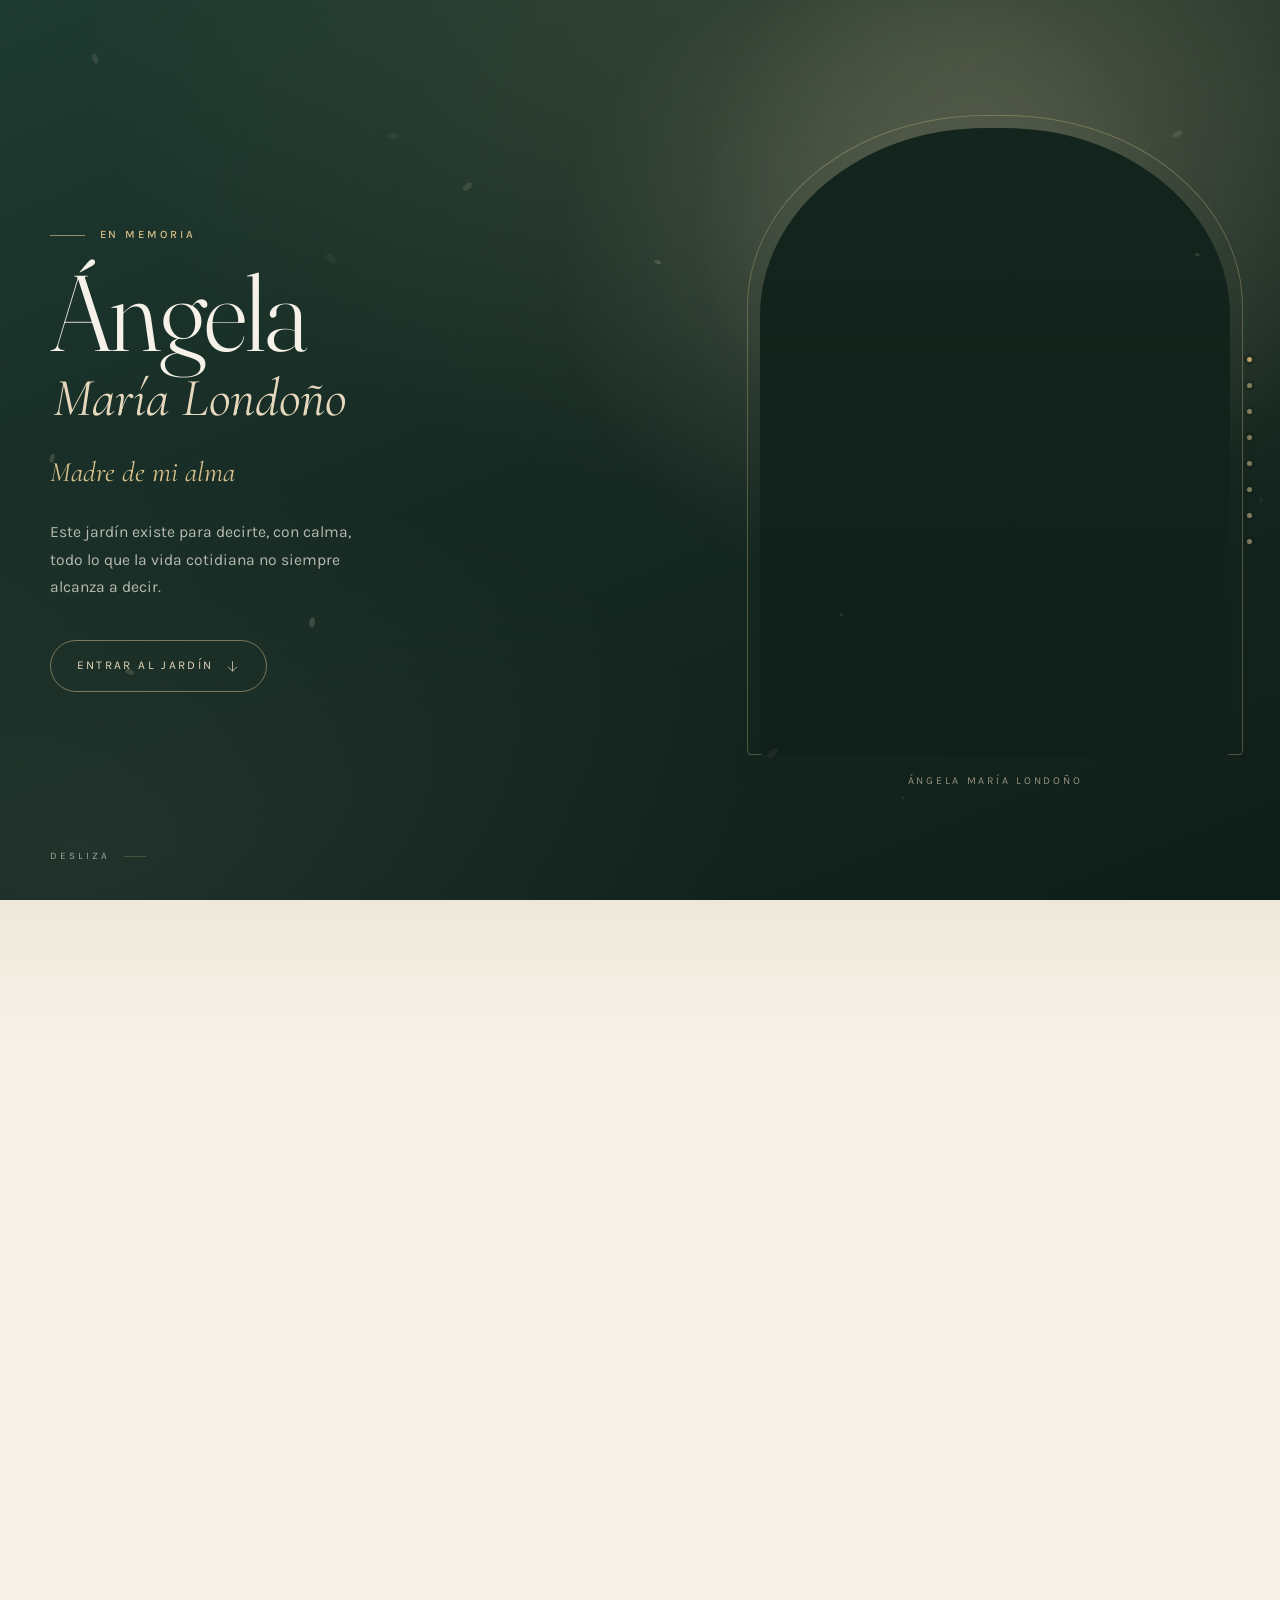
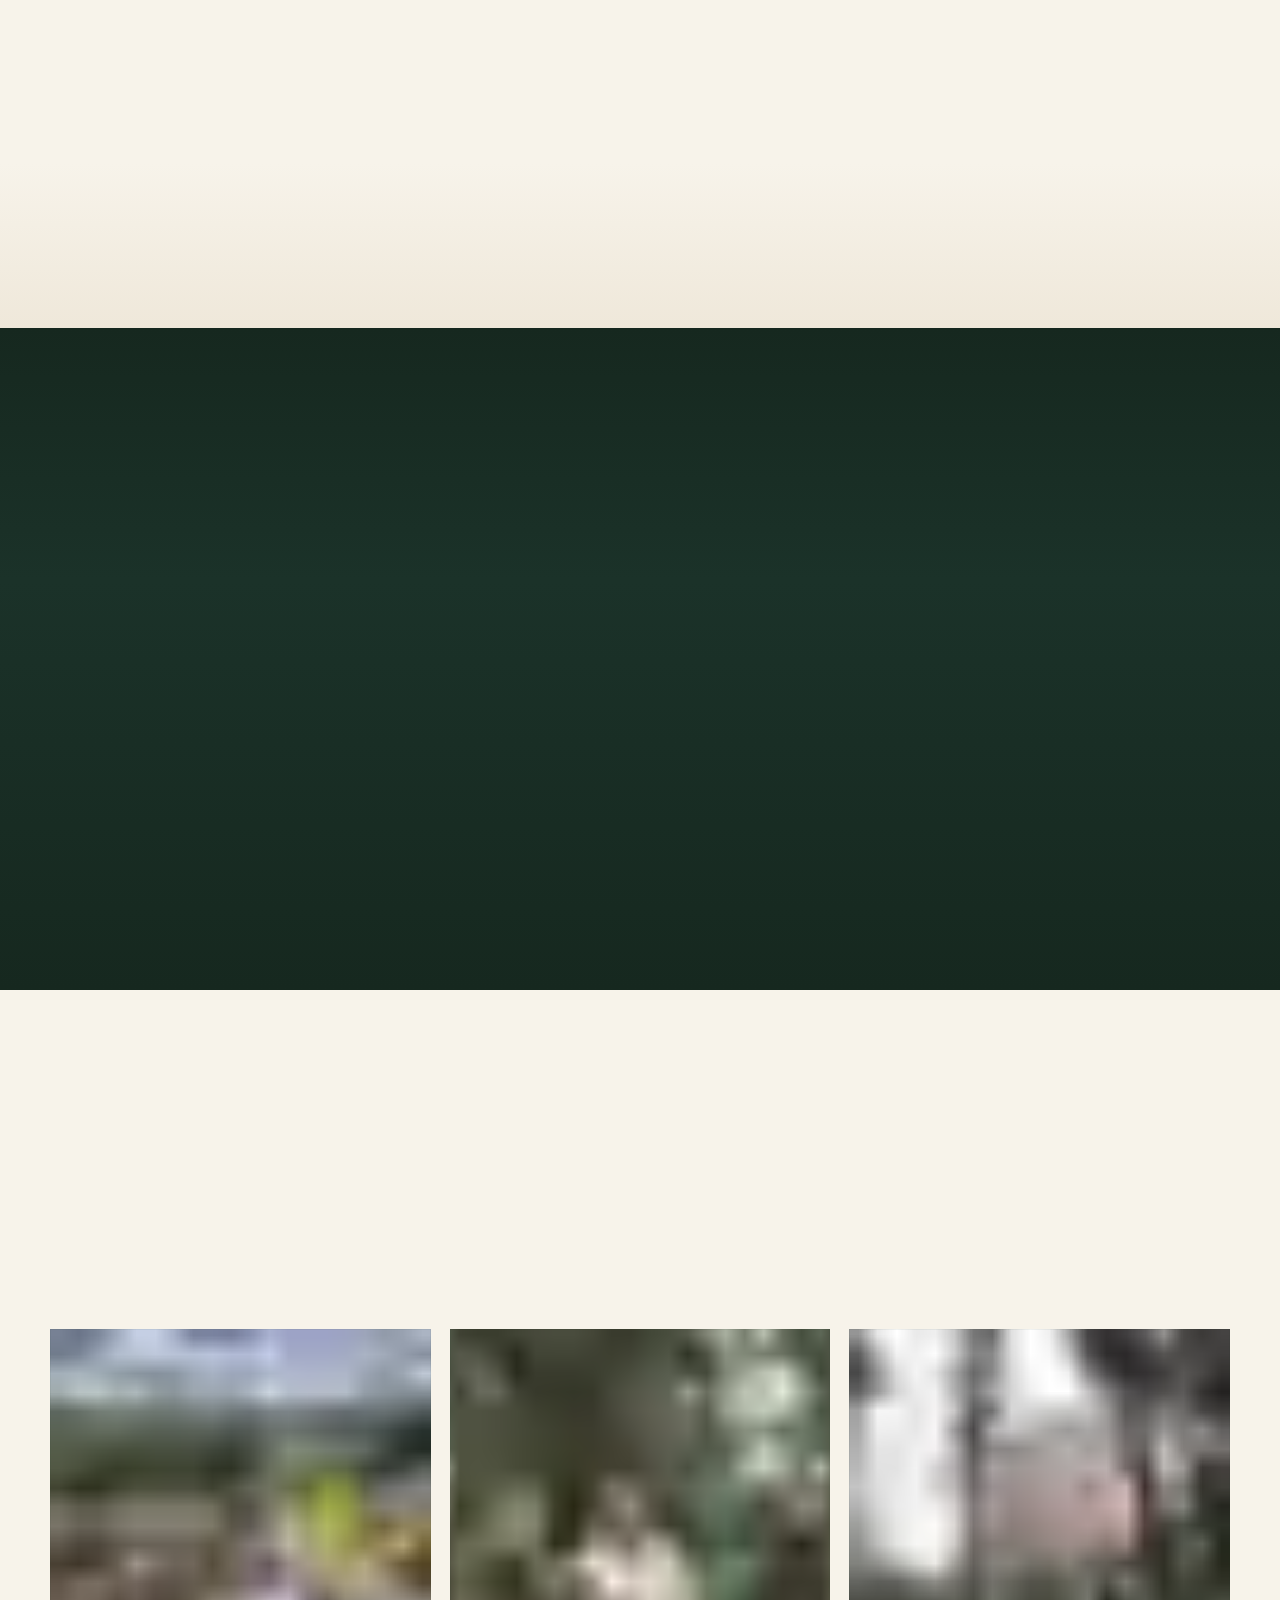
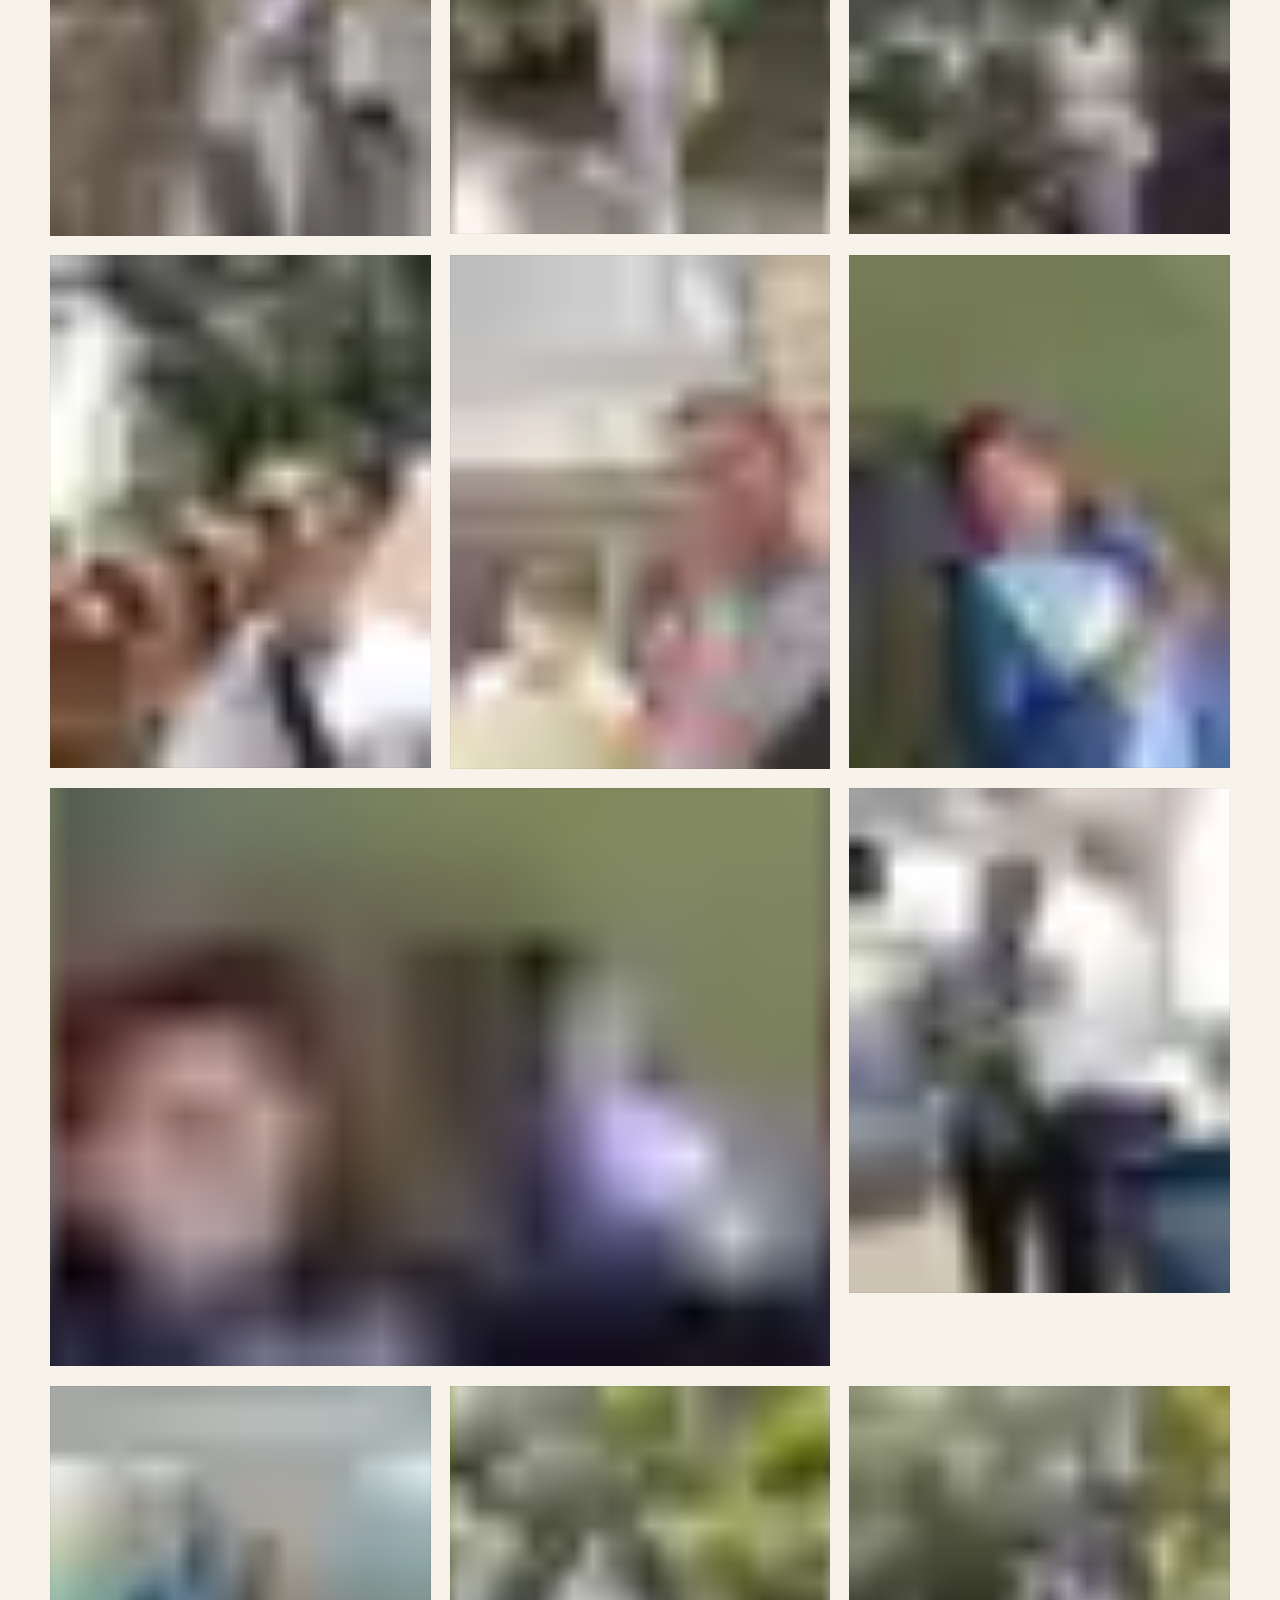
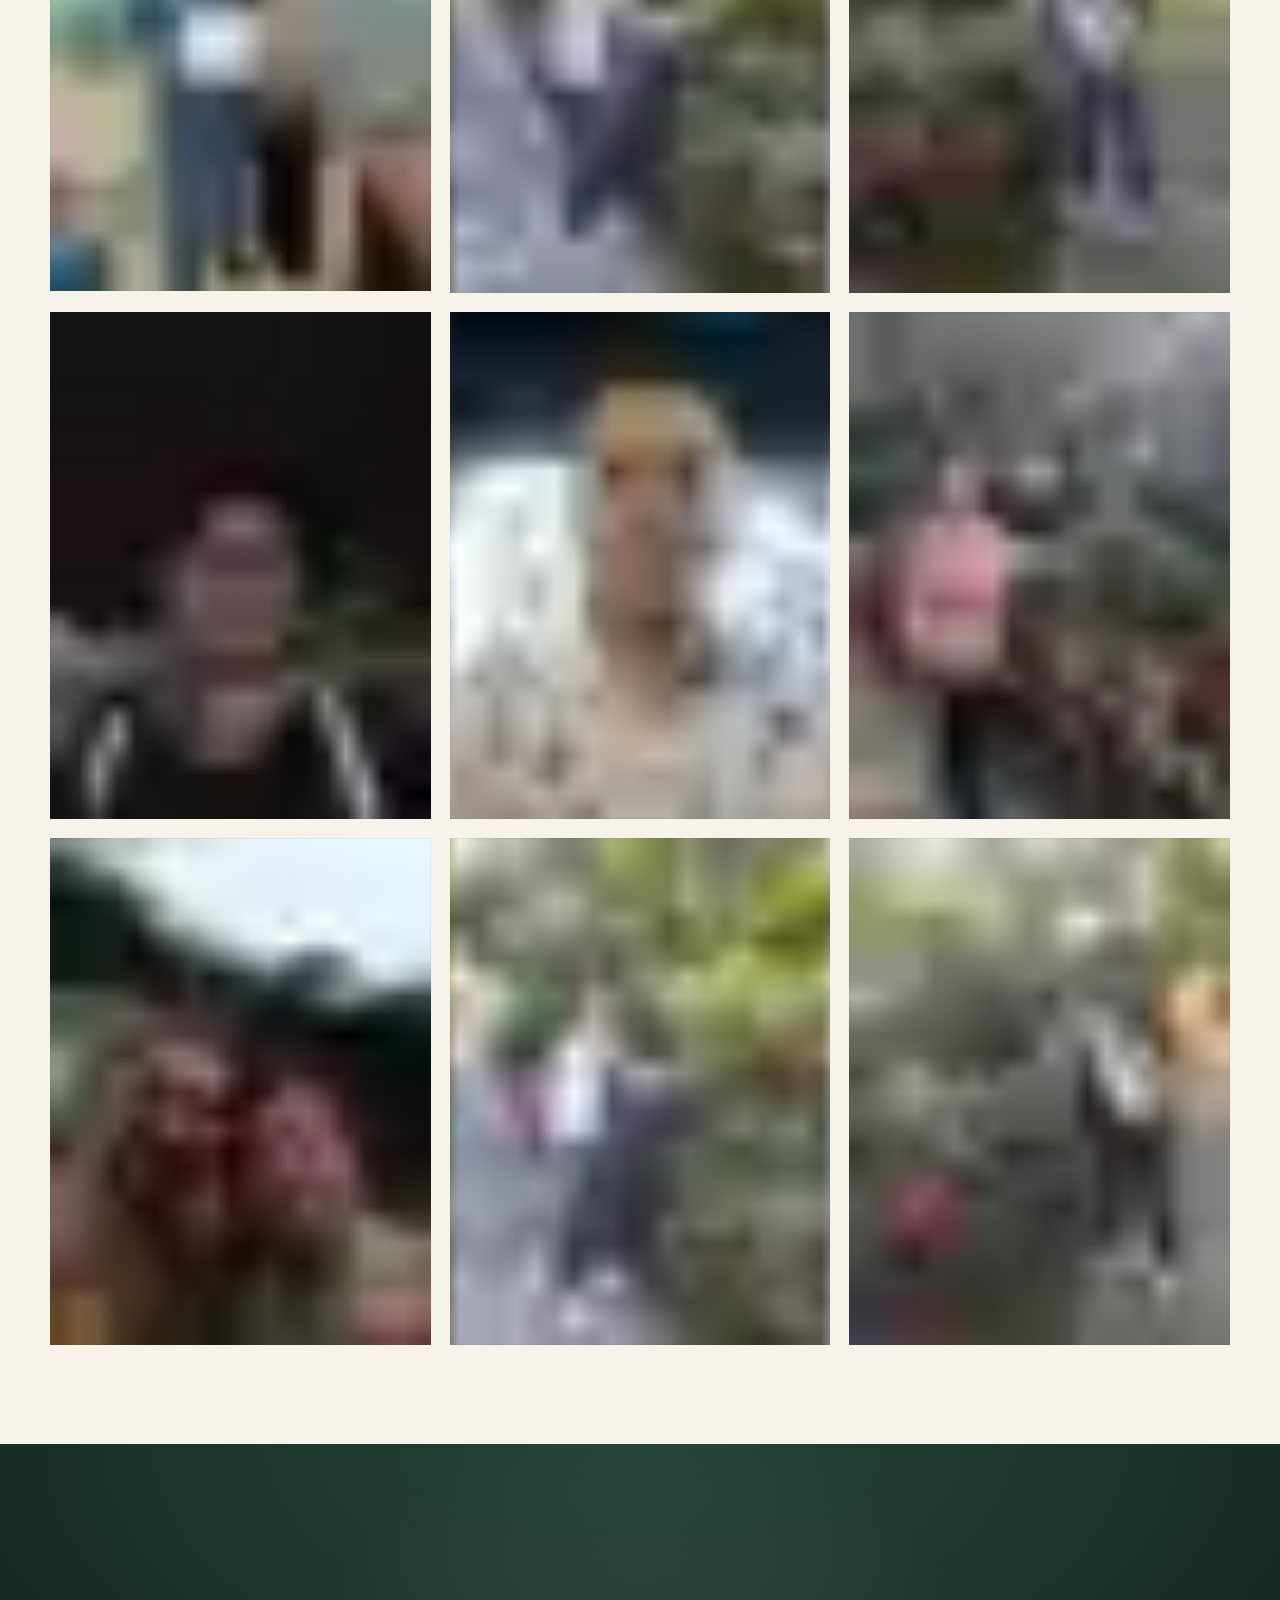
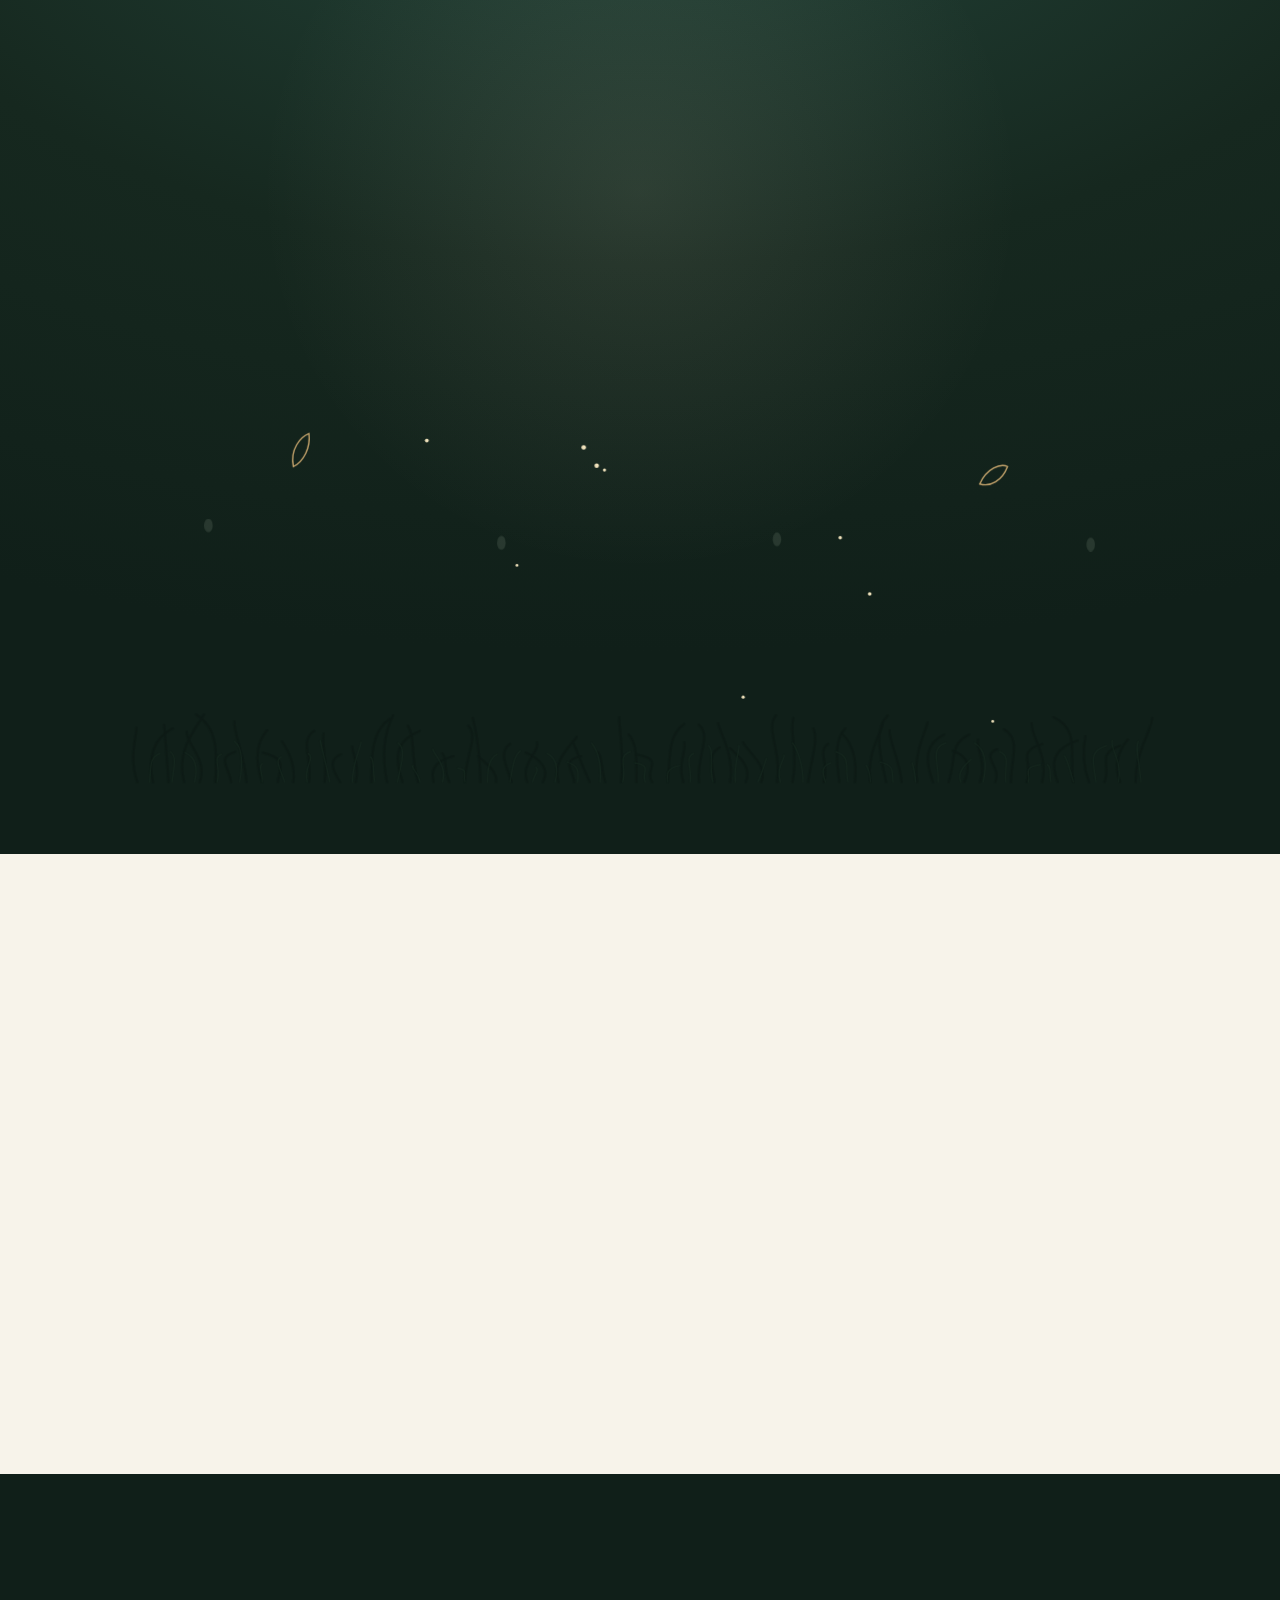
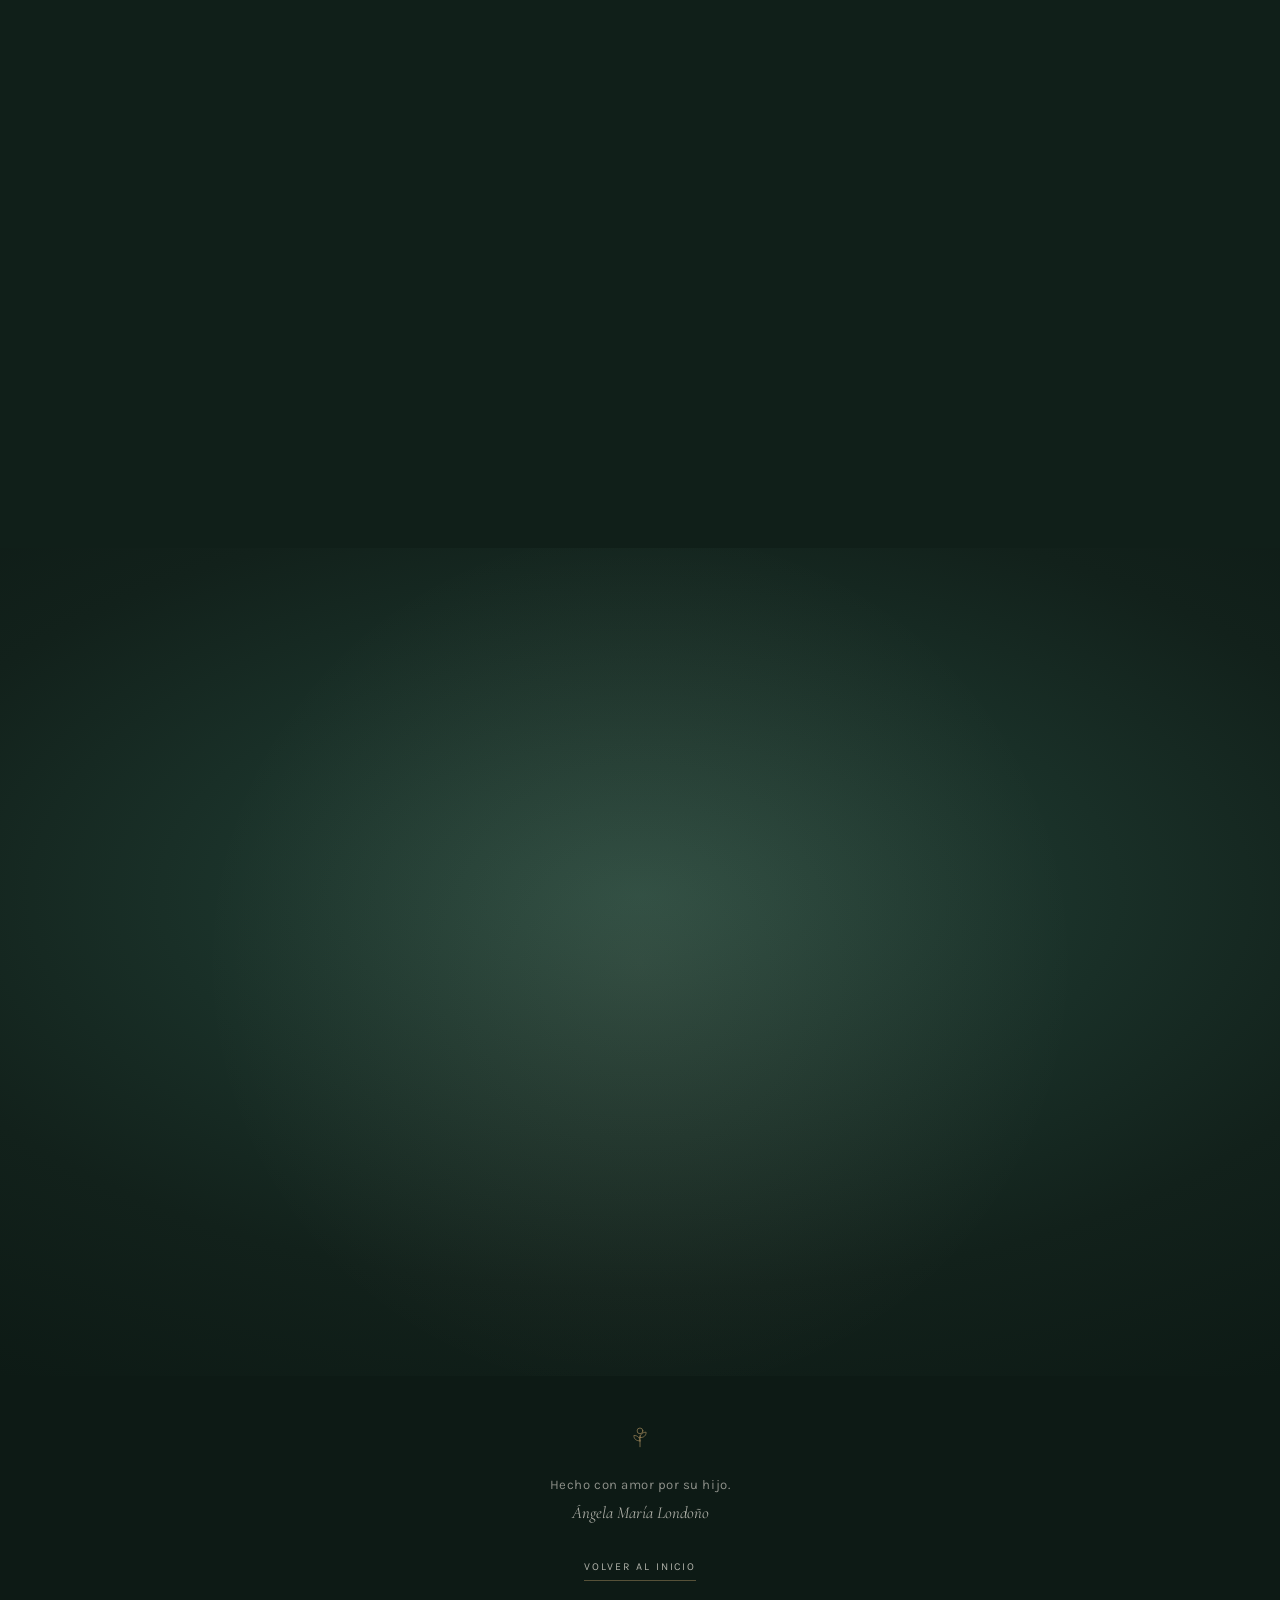
==== docs/index.html @ c2bf22b4 "Integrar el álbum familiar y los textos de gratitud y perdón" ====
<!DOCTYPE html>
<html lang="es">
<head>
  <meta charset="UTF-8">
  <meta name="viewport" content="width=device-width, initial-scale=1, viewport-fit=cover">
  <meta http-equiv="Content-Security-Policy" content="default-src 'self'; img-src 'self' data:; style-src 'self'; script-src 'self'; font-src 'self'; connect-src 'self'; base-uri 'none'; form-action 'none'; object-src 'none'">
  <meta name="referrer" content="strict-origin-when-cross-origin">

  <title>Ángela María Londoño · Un jardín para mamá</title>
  <meta name="description" content="Un homenaje íntimo a Ángela María Londoño: su carta, sus fotografías y los recuerdos que su familia guarda.">
  <meta name="author" content="Su hijo">
  <meta name="theme-color" content="#1B3229">
  <meta name="robots" content="index, follow, max-image-preview:large">
  <link rel="canonical" href="https://ariasalejo.github.io/Angela/">

  <meta property="og:type" content="website">
  <meta property="og:locale" content="es_CO">
  <meta property="og:site_name" content="El Jardín de Ángela">
  <meta property="og:title" content="Ángela María Londoño · Un jardín para mamá">
  <meta property="og:description" content="Un homenaje íntimo: su carta, sus fotografías y los recuerdos que su familia guarda.">
  <meta property="og:url" content="https://ariasalejo.github.io/Angela/">
  <meta property="og:image" content="https://ariasalejo.github.io/Angela/assets/img/og.jpg">
  <meta property="og:image:width" content="1200">
  <meta property="og:image:height" content="630">
  <meta property="og:image:alt" content="Retrato de Ángela María Londoño">
  <meta name="twitter:card" content="summary_large_image">
  <meta name="twitter:title" content="Ángela María Londoño · Un jardín para mamá">
  <meta name="twitter:description" content="Un homenaje íntimo: su carta, sus fotografías y los recuerdos que su familia guarda.">
  <meta name="twitter:image" content="https://ariasalejo.github.io/Angela/assets/img/og.jpg">

  <link rel="icon" href="favicon.svg" type="image/svg+xml">
  <link rel="apple-touch-icon" href="assets/img/icono-180.png">

  <link rel="preload" href="assets/fuentes/fraunces.woff2" as="font" type="font/woff2" crossorigin>
  <link rel="preload" href="assets/fuentes/karla.woff2" as="font" type="font/woff2" crossorigin>
  <link rel="preload" as="image" type="image/webp"
        href="assets/img/madre-720.webp"
        imagesrcset="assets/img/madre-480.webp 480w, assets/img/madre-720.webp 720w, assets/img/madre-960.webp 960w"
        imagesizes="(min-width: 900px) 38vw, 84vw">

  <link rel="stylesheet" href="assets/css/estilos.css">
  <script src="assets/js/preludio.js"></script>
</head>
<body>
  <a class="saltar" href="#contenido">Saltar al contenido</a>

  <!-- Preludio: se retira solo a los pocos segundos y se puede saltar. -->
  <div class="preludio" id="preludio" aria-hidden="true">
    <div class="preludio__interior">
      <p class="preludio__etiqueta">En memoria</p>
      <p class="preludio__nombre">Ángela María Londoño</p>
      <span class="preludio__linea"></span>
    </div>
  </div>
  <div class="grano" aria-hidden="true"></div>
  <canvas class="petalos" id="petalos" aria-hidden="true"></canvas>

  <header class="barra" id="barra">
    <div class="barra__interior">
      <a class="marca" href="#inicio" aria-label="Ángela María — volver al inicio del jardín">
        <svg class="marca__flor" viewBox="0 0 40 40" aria-hidden="true" focusable="false">
          <g fill="none" stroke="currentColor" stroke-width="1.1" stroke-linecap="round">
            <path d="M20 35V18"/>
            <path d="M20 26c-6.2 0-9.4-3.2-9.4-8.4 5.2 0 9.4 3.2 9.4 8.4Z"/>
            <path d="M20 21c6.2 0 9.4-3.2 9.4-8.4-5.2 0-9.4 3.2-9.4 8.4Z"/>
            <circle cx="20" cy="10.6" r="4.4"/>
          </g>
          <circle cx="20" cy="10.6" r="1.5" fill="currentColor"/>
        </svg>
        <span class="marca__texto">Ángela María</span>
      </a>

      <nav class="nav" aria-label="Secciones del homenaje">
        <a href="#carta">Carta</a>
        <a href="#recuerdos">Recuerdos</a>
        <a href="#galeria">Galería</a>
        <a href="#jardin">Jardín</a>
      </nav>

      <button class="barra__menu" id="abrir-menu" type="button" aria-expanded="false" aria-controls="menu">
        <span>Índice</span>
        <span class="barra__menu-lineas" aria-hidden="true"></span>
      </button>
    </div>
    <div class="progreso" aria-hidden="true"><span id="progreso"></span></div>
  </header>

  <dialog class="menu" id="menu" aria-label="Índice del homenaje">
    <div class="menu__interior">
      <button class="menu__cerrar" id="cerrar-menu" type="button">Cerrar</button>
      <p class="etiqueta">Índice</p>
      <nav aria-label="Índice del homenaje">
        <a href="#inicio">Portada</a>
        <a href="#carta">La carta</a>
        <a href="#recuerdos">Los recuerdos</a>
        <a href="#galeria">La galería</a>
        <a href="#jardin">El jardín</a>
        <a href="#gracias">Gracias</a>
        <a href="#perdon">Perdón</a>
        <a href="#cierre">Cierre</a>
      </nav>
    </div>
  </dialog>

  <nav class="riel" id="riel" aria-label="Recorrido del homenaje" hidden>
    <ol>
      <li><a href="#inicio"><span>Portada</span></a></li>
      <li><a href="#carta"><span>La carta</span></a></li>
      <li><a href="#recuerdos"><span>Recuerdos</span></a></li>
      <li><a href="#galeria"><span>Galería</span></a></li>
      <li><a href="#jardin"><span>El jardín</span></a></li>
      <li><a href="#gracias"><span>Gracias</span></a></li>
      <li><a href="#perdon"><span>Perdón</span></a></li>
      <li><a href="#cierre"><span>Cierre</span></a></li>
    </ol>
  </nav>

  <main id="contenido">

    <!-- ══════════════════════════════════════════════════════ 00 · PORTADA -->
    <section class="portada" id="inicio" aria-labelledby="t-portada">
      <div class="portada__luz" aria-hidden="true"></div>
      <div class="portada__brillo" id="brillo" aria-hidden="true"></div>
      <div class="portada__interior">
        <div class="portada__texto">
          <p class="etiqueta entra entra--1">En memoria</p>
          <h1 class="portada__nombre entra entra--2" id="t-portada">
            <span class="portada__nombre-linea">Ángela</span>
            <span class="portada__nombre-linea portada__nombre-linea--cursiva">María Londoño</span>
          </h1>
          <p class="portada__lema entra entra--3">Madre de mi alma</p>
          <!-- ✏️ TEXTO: presentación breve -->
          <p class="portada__intro entra entra--4">
            Este jardín existe para decirte, con calma, todo lo que la vida cotidiana
            no siempre alcanza a decir.
          </p>
          <a class="boton entra entra--5" href="#carta">
            Entrar al jardín
            <svg viewBox="0 0 24 24" aria-hidden="true" focusable="false"><path d="M12 4v15M5.5 13 12 19.5 18.5 13" fill="none" stroke="currentColor" stroke-width="1.2" stroke-linecap="round" stroke-linejoin="round"/></svg>
          </a>
        </div>

        <figure class="portada__retrato entra entra--3">
          <div class="marco">
          <div class="arco">
            <picture>
              <source type="image/webp"
                      srcset="assets/img/madre-480.webp 480w, assets/img/madre-720.webp 720w, assets/img/madre-960.webp 960w"
                      sizes="(min-width: 900px) 38vw, 84vw">
              <img src="assets/img/madre-720.jpg"
                   srcset="assets/img/madre-480.jpg 480w, assets/img/madre-720.jpg 720w, assets/img/madre-960.jpg 960w"
                   sizes="(min-width: 900px) 38vw, 84vw"
                   width="960" height="1280" fetchpriority="high" decoding="async"
                   alt="Retrato de Ángela María Londoño.">
            </picture>
          </div>
          </div>
          <figcaption>Ángela María Londoño</figcaption>
        </figure>
      </div>

      <p class="portada__pie" aria-hidden="true">
        <span>Desliza</span>
        <span class="portada__pie-linea"></span>
      </p>
    </section>

    <!-- ═══════════════════════════════════════════════════════ 01 · CARTA -->
    <section class="carta" id="carta" aria-labelledby="t-carta">
      <div class="contenedor">
        <article class="carta__hoja" data-revelar>
          <p class="etiqueta">01 — Carta</p>
          <h2 class="titulo" id="t-carta">Para ti, mamá</h2>

          <div class="carta__cuerpo">
            <p class="carta__saludo">Querida mamá:</p>
            <!-- ✏️ TEXTO: carta. Podés agregar más <p class="carta__parrafo"> -->
            <p class="carta__parrafo">
              Este espacio está dedicado a ti con todo mi amor y gratitud. Eres la luz
              de mi vida y siempre te llevaré en mi corazón.
            </p>
            <p class="carta__remate">¡Te amo!</p>
          </div>

          <svg class="ramita" viewBox="0 0 120 24" aria-hidden="true" focusable="false">
            <g fill="none" stroke="currentColor" stroke-width="1" stroke-linecap="round">
              <path d="M4 12h44M72 12h44"/>
              <path d="M60 12c-4-6-9-8-14-8 2 6 7 8 14 8Zm0 0c4-6 9-8 14-8-2 6-7 8-14 8Z"/>
              <path d="M60 12v7"/>
            </g>
          </svg>

          <footer class="carta__firma">
            <p>Con todo mi amor,<br><span class="firma">tu hijo</span></p>
            <div class="sello" aria-hidden="true">
              <svg viewBox="0 0 100 100" focusable="false">
                <circle cx="50" cy="50" r="45" fill="#1B3229"/>
                <circle cx="50" cy="50" r="45" fill="none" stroke="#C2A26B" stroke-opacity=".6" stroke-width="1.4"/>
                <circle cx="50" cy="50" r="35" fill="none" stroke="#C2A26B" stroke-opacity=".35" stroke-width=".8" stroke-dasharray="1 3.2"/>
                <text x="50" y="63" text-anchor="middle" font-family="Cormorant Garamond, Georgia, serif" font-style="italic" font-size="38" fill="#E8D9BE">A</text>
              </svg>
            </div>
          </footer>

          <button class="enlace-sutil" id="imprimir" type="button" hidden>
            Imprimir la carta
          </button>
        </article>
      </div>
    </section>

    <!-- ═══════════════════════════════════════════════════ 02 · RECUERDOS -->
    <section class="recuerdos" id="recuerdos" aria-labelledby="t-recuerdos">
      <div class="contenedor">
        <header class="seccion__cabecera" data-revelar>
          <p class="etiqueta">02 — Recuerdos</p>
          <h2 class="titulo titulo--claro" id="t-recuerdos">La línea de los días</h2>
        </header>

        <ol class="linea" id="linea" aria-label="Recuerdos de Ángela"></ol>

        <div class="vacio" id="recuerdos-vacio" data-revelar>
          <svg class="ramita ramita--clara" viewBox="0 0 120 40" aria-hidden="true" focusable="false">
            <g fill="none" stroke="currentColor" stroke-width="1" stroke-linecap="round">
              <path d="M60 36V14"/>
              <path d="M60 24c-8 0-12-4-12-10 6 0 12 4 12 10Zm0-5c8 0 12-4 12-10-6 0-12 4-12 10Z"/>
              <circle cx="60" cy="9" r="3.2"/>
            </g>
          </svg>
          <h3>El jardín está creciendo</h3>
          <p>
            Acá se plantarán los recuerdos que la familia confirme: los días, los viajes,
            las cosas pequeñas que sólo nosotros sabemos.
          </p>
        </div>
      </div>
    </section>

    <!-- ═════════════════════════════════════════════════════ 03 · GALERÍA -->
    <section class="galeria" id="galeria" aria-labelledby="t-galeria">
      <div class="contenedor">
        <header class="seccion__cabecera" data-revelar>
          <p class="etiqueta">03 — Galería</p>
          <h2 class="titulo" id="t-galeria">Los días que guardamos</h2>
          <p class="seccion__intro">
            Cada fotografía se puede abrir, ampliar y recorrer con el teclado o con los dedos.
          </p>
        </header>

        <div class="grilla" id="grilla"></div>

        <noscript>
          <div class="vacio">
            <h3>Para ver la galería</h3>
            <p>Activá JavaScript en tu navegador. El resto de este homenaje se lee igual.</p>
          </div>
        </noscript>
      </div>
    </section>

    <!-- ══════════════════════════════════════════════════════ 04 · JARDÍN -->
    <section class="jardin" id="jardin" aria-labelledby="t-jardin">
      <div class="jardin__luz" aria-hidden="true"></div>
      <div class="contenedor">
        <header class="seccion__cabecera seccion__cabecera--centrada" data-revelar>
          <p class="etiqueta">04 — Jardín</p>
          <h2 class="titulo titulo--claro" id="t-jardin">Todo lo que florece de ti</h2>
          <p class="seccion__intro seccion__intro--clara">
            No hay una sola forma de recordar. Hay tallos, brotes y flores que vuelven
            cada año sin que nadie se lo pida. Este jardín es eso: lo que sigue creciendo.
          </p>
        </header>

        <div class="jardin__escena" data-jardin>
          <svg class="jardin__svg" viewBox="0 0 1200 660" role="img" aria-labelledby="jardin-titulo-svg" preserveAspectRatio="xMidYMax slice">
<title id="jardin-titulo-svg">Ilustración botánica: tres tallos con flores, hojas y pasto mecidos por el viento</title>
<g class="jardin__fondo" fill="none" stroke="#7C8F7B" stroke-width="1.2" stroke-linecap="round" stroke-opacity=".32">
<path class="tallo" pathLength="1" d="M90 640 C 86 560, 108 500, 100 450 S 106 396, 102 372" stroke-width="1.1" stroke-opacity="0.9" />
<path class="tallo" pathLength="1" d="M430 640 C 426 566, 446 512, 438 466 S 444 416, 440 392" stroke-width="1.1" stroke-opacity="0.9" />
<path class="tallo" pathLength="1" d="M770 640 C 776 560, 752 508, 760 462 S 754 412, 758 388" stroke-width="1.1" stroke-opacity="0.9" />
<path class="tallo" pathLength="1" d="M1130 640 C 1136 566, 1114 512, 1122 468 S 1116 418, 1120 394" stroke-width="1.1" stroke-opacity="0.9" />
</g>
<g class="jardin__fondo" fill="#7C8F7B" fill-opacity=".22">
<ellipse cx="102" cy="364" rx="5" ry="8"/>
<ellipse cx="440" cy="384" rx="5" ry="8"/>
<ellipse cx="758" cy="380" rx="5" ry="8"/>
<ellipse cx="1120" cy="386" rx="5" ry="8"/>
</g>
<g class="jardin__medio" fill="none" stroke="#7C8F7B" stroke-width="2" stroke-linecap="round">
<path class="tallo" pathLength="1" d="M300 640 C 286 520, 352 430, 330 322 S 336 214, 352 176" stroke-width="2" stroke-opacity="1" data-tallo="0"/>
<path class="tallo" pathLength="1" d="M600 640 C 614 536, 566 462, 590 378 S 578 262, 612 204" stroke-width="2" stroke-opacity="1" data-tallo="1"/>
<path class="tallo" pathLength="1" d="M902 640 C 916 520, 866 442, 888 352 S 874 226, 856 184" stroke-width="2" stroke-opacity="1" data-tallo="2"/>
<path class="tallo" pathLength="1" d="M180 640 C 176 540, 206 470, 196 404 S 204 330, 200 300" stroke-width="1.2" stroke-opacity="0.7" />
<path class="tallo" pathLength="1" d="M1010 640 C 1016 548, 986 480, 996 420 S 988 350, 992 320" stroke-width="1.2" stroke-opacity="0.7" />
</g>
<g class="jardin__medio jardin__hojas" fill="#7C8F7B" fill-opacity=".9" stroke="#C2A26B" stroke-opacity=".25" stroke-width=".8">
<g transform="translate(306.1 530.1) rotate(-21.6)"><path class="hoja" d="M0 0 C 29.5 -27.6, 66.3 -27.6, 92.1 0 C 66.3 27.6, 29.5 27.6, 0 0 Z"/></g>
<g transform="translate(306.1 530.1) rotate(-126.8)"><path class="hoja" d="M0 0 C 18.3 17.1, 41.1 17.1, 57.0 0 C 41.1 -17.1, 18.3 -17.1, 0 0 Z"/></g>
<g transform="translate(326.1 440.5) rotate(-136.9)"><path class="hoja" d="M0 0 C 33.0 30.9, 74.2 30.9, 103.1 0 C 74.2 -30.9, 33.0 -30.9, 0 0 Z"/></g>
<g transform="translate(326.1 440.5) rotate(-25.6)"><path class="hoja" d="M0 0 C 20.6 -19.3, 46.4 -19.3, 64.5 0 C 46.4 19.3, 20.6 19.3, 0 0 Z"/></g>
<g transform="translate(333.9 351.0) rotate(-39.8)"><path class="hoja" d="M0 0 C 27.9 -26.2, 62.9 -26.2, 87.3 0 C 62.9 26.2, 27.9 26.2, 0 0 Z"/></g>
<g transform="translate(333.9 351.0) rotate(-144.7)"><path class="hoja" d="M0 0 C 17.5 16.4, 39.3 16.4, 54.6 0 C 39.3 -16.4, 17.5 -16.4, 0 0 Z"/></g>
<g transform="translate(331.1 305.2) rotate(-140.2)"><path class="hoja" d="M0 0 C 28.2 26.4, 63.4 26.4, 88.0 0 C 63.4 -26.4, 28.2 -26.4, 0 0 Z"/></g>
<g transform="translate(331.1 305.2) rotate(-35.7)"><path class="hoja" d="M0 0 C 19.0 -17.9, 42.9 -17.9, 59.5 0 C 42.9 17.9, 19.0 17.9, 0 0 Z"/></g>
<g transform="translate(336.2 252.5) rotate(-30.0)"><path class="hoja" d="M0 0 C 24.8 -23.2, 55.7 -23.2, 77.4 0 C 55.7 23.2, 24.8 23.2, 0 0 Z"/></g>
<g transform="translate(336.2 252.5) rotate(-133.1)"><path class="hoja" d="M0 0 C 14.7 13.8, 33.0 13.8, 45.9 0 C 33.0 -13.8, 14.7 -13.8, 0 0 Z"/></g>
<g transform="translate(598.5 546.1) rotate(-45.4)"><path class="hoja" d="M0 0 C 31.7 -29.7, 71.3 -29.7, 99.1 0 C 71.3 29.7, 31.7 29.7, 0 0 Z"/></g>
<g transform="translate(598.5 546.1) rotate(-145.2)"><path class="hoja" d="M0 0 C 18.3 17.1, 41.1 17.1, 57.0 0 C 41.1 -17.1, 18.3 -17.1, 0 0 Z"/></g>
<g transform="translate(586.5 472.1) rotate(-154.1)"><path class="hoja" d="M0 0 C 33.6 31.5, 75.7 31.5, 105.1 0 C 75.7 -31.5, 33.6 -31.5, 0 0 Z"/></g>
<g transform="translate(586.5 472.1) rotate(-49.4)"><path class="hoja" d="M0 0 C 20.6 -19.3, 46.4 -19.3, 64.5 0 C 46.4 19.3, 20.6 19.3, 0 0 Z"/></g>
<g transform="translate(585.1 400.7) rotate(-29.5)"><path class="hoja" d="M0 0 C 28.0 -26.3, 63.1 -26.3, 87.6 0 C 63.1 26.3, 28.0 26.3, 0 0 Z"/></g>
<g transform="translate(585.1 400.7) rotate(-138.1)"><path class="hoja" d="M0 0 C 17.5 16.4, 39.3 16.4, 54.6 0 C 39.3 -16.4, 17.5 -16.4, 0 0 Z"/></g>
<g transform="translate(588.7 359.7) rotate(-154.7)"><path class="hoja" d="M0 0 C 29.0 27.2, 65.2 27.2, 90.6 0 C 65.2 -27.2, 29.0 -27.2, 0 0 Z"/></g>
<g transform="translate(588.7 359.7) rotate(-45.7)"><path class="hoja" d="M0 0 C 19.0 -17.9, 42.9 -17.9, 59.5 0 C 42.9 17.9, 19.0 17.9, 0 0 Z"/></g>
<g transform="translate(588.8 300.4) rotate(-29.0)"><path class="hoja" d="M0 0 C 23.2 -21.7, 52.2 -21.7, 72.5 0 C 52.2 21.7, 23.2 21.7, 0 0 Z"/></g>
<g transform="translate(588.8 300.4) rotate(-135.1)"><path class="hoja" d="M0 0 C 14.7 13.8, 33.0 13.8, 45.9 0 C 33.0 -13.8, 14.7 -13.8, 0 0 Z"/></g>
<g transform="translate(899.9 533.8) rotate(-39.5)"><path class="hoja" d="M0 0 C 29.9 -28.0, 67.3 -28.0, 93.4 0 C 67.3 28.0, 29.9 28.0, 0 0 Z"/></g>
<g transform="translate(899.9 533.8) rotate(-149.7)"><path class="hoja" d="M0 0 C 18.3 17.1, 41.1 17.1, 57.0 0 C 41.1 -17.1, 18.3 -17.1, 0 0 Z"/></g>
<g transform="translate(886.7 452.8) rotate(-154.5)"><path class="hoja" d="M0 0 C 32.7 30.6, 73.6 30.6, 102.2 0 C 73.6 -30.6, 32.7 -30.6, 0 0 Z"/></g>
<g transform="translate(886.7 452.8) rotate(-48.7)"><path class="hoja" d="M0 0 C 20.6 -19.3, 46.4 -19.3, 64.5 0 C 46.4 19.3, 20.6 19.3, 0 0 Z"/></g>
<g transform="translate(883.7 376.3) rotate(-19.5)"><path class="hoja" d="M0 0 C 30.4 -28.5, 68.4 -28.5, 95.0 0 C 68.4 28.5, 30.4 28.5, 0 0 Z"/></g>
<g transform="translate(883.7 376.3) rotate(-132.1)"><path class="hoja" d="M0 0 C 17.5 16.4, 39.3 16.4, 54.6 0 C 39.3 -16.4, 17.5 -16.4, 0 0 Z"/></g>
<g transform="translate(885.6 332.5) rotate(-152.8)"><path class="hoja" d="M0 0 C 29.4 27.6, 66.1 27.6, 91.8 0 C 66.1 -27.6, 29.4 -27.6, 0 0 Z"/></g>
<g transform="translate(885.6 332.5) rotate(-48.0)"><path class="hoja" d="M0 0 C 19.0 -17.9, 42.9 -17.9, 59.5 0 C 42.9 17.9, 19.0 17.9, 0 0 Z"/></g>
<g transform="translate(876.8 271.3) rotate(-43.9)"><path class="hoja" d="M0 0 C 21.6 -20.3, 48.6 -20.3, 67.5 0 C 48.6 20.3, 21.6 20.3, 0 0 Z"/></g>
<g transform="translate(876.8 271.3) rotate(-148.8)"><path class="hoja" d="M0 0 C 14.7 13.8, 33.0 13.8, 45.9 0 C 33.0 -13.8, 14.7 -13.8, 0 0 Z"/></g>
<g transform="translate(191.8 498.9) rotate(-25.6)"><path class="hoja hoja--fina" d="M0 0 C 20.5 -19.2, 46.1 -19.2, 64.0 0 C 46.1 19.2, 20.5 19.2, 0 0 Z"/></g>
<g transform="translate(196.1 403.0) rotate(-140.0)"><path class="hoja hoja--fina" d="M0 0 C 18.6 17.4, 41.8 17.4, 58.0 0 C 41.8 -17.4, 18.6 -17.4, 0 0 Z"/></g>
<g transform="translate(199.6 361.8) rotate(-30.2)"><path class="hoja hoja--fina" d="M0 0 C 14.7 -13.8, 33.1 -13.8, 46.0 0 C 33.1 13.8, 14.7 13.8, 0 0 Z"/></g>
<g transform="translate(1000.0 508.3) rotate(-42.6)"><path class="hoja hoja--fina" d="M0 0 C 20.5 -19.2, 46.1 -19.2, 64.0 0 C 46.1 19.2, 20.5 19.2, 0 0 Z"/></g>
<g transform="translate(995.9 419.1) rotate(-152.3)"><path class="hoja hoja--fina" d="M0 0 C 18.6 17.4, 41.8 17.4, 58.0 0 C 41.8 -17.4, 18.6 -17.4, 0 0 Z"/></g>
<g transform="translate(992.4 379.8) rotate(-37.9)"><path class="hoja hoja--fina" d="M0 0 C 14.7 -13.8, 33.1 -13.8, 46.0 0 C 33.1 13.8, 14.7 13.8, 0 0 Z"/></g>
</g>
<g class="jardin__medio jardin__flores">
<g transform="translate(352.0 168.0)"><g class="flor"><ellipse cx="0" cy="-38.4" rx="24.8" ry="40.9" fill="#E8D9BE" transform="rotate(12.0)"/><ellipse cx="0" cy="-38.4" rx="24.8" ry="40.9" fill="#E8D9BE" transform="rotate(63.4)"/><ellipse cx="0" cy="-38.4" rx="24.8" ry="40.9" fill="#E8D9BE" transform="rotate(114.9)"/><ellipse cx="0" cy="-38.4" rx="24.8" ry="40.9" fill="#E8D9BE" transform="rotate(166.3)"/><ellipse cx="0" cy="-38.4" rx="24.8" ry="40.9" fill="#E8D9BE" transform="rotate(217.7)"/><ellipse cx="0" cy="-38.4" rx="24.8" ry="40.9" fill="#E8D9BE" transform="rotate(269.1)"/><ellipse cx="0" cy="-38.4" rx="24.8" ry="40.9" fill="#E8D9BE" transform="rotate(320.6)"/><ellipse cx="0" cy="-21.1" rx="16.1" ry="26.0" fill="#E8D9BE" fill-opacity=".92" transform="rotate(37.7)"/><ellipse cx="0" cy="-21.1" rx="16.1" ry="26.0" fill="#E8D9BE" fill-opacity=".92" transform="rotate(89.1)"/><ellipse cx="0" cy="-21.1" rx="16.1" ry="26.0" fill="#E8D9BE" fill-opacity=".92" transform="rotate(140.6)"/><ellipse cx="0" cy="-21.1" rx="16.1" ry="26.0" fill="#E8D9BE" fill-opacity=".92" transform="rotate(192.0)"/><ellipse cx="0" cy="-21.1" rx="16.1" ry="26.0" fill="#E8D9BE" fill-opacity=".92" transform="rotate(243.4)"/><ellipse cx="0" cy="-21.1" rx="16.1" ry="26.0" fill="#E8D9BE" fill-opacity=".92" transform="rotate(294.9)"/><ellipse cx="0" cy="-21.1" rx="16.1" ry="26.0" fill="#E8D9BE" fill-opacity=".92" transform="rotate(346.3)"/><circle r="13.6" fill="#C2A26B"/><circle r="6.2" fill="#8C6F3E" fill-opacity=".55"/></g></g>
<g transform="translate(614.0 196.0)"><g class="flor"><ellipse cx="0" cy="-45.9" rx="29.6" ry="48.8" fill="#F7F3EA" transform="rotate(24.0)"/><ellipse cx="0" cy="-45.9" rx="29.6" ry="48.8" fill="#F7F3EA" transform="rotate(69.0)"/><ellipse cx="0" cy="-45.9" rx="29.6" ry="48.8" fill="#F7F3EA" transform="rotate(114.0)"/><ellipse cx="0" cy="-45.9" rx="29.6" ry="48.8" fill="#F7F3EA" transform="rotate(159.0)"/><ellipse cx="0" cy="-45.9" rx="29.6" ry="48.8" fill="#F7F3EA" transform="rotate(204.0)"/><ellipse cx="0" cy="-45.9" rx="29.6" ry="48.8" fill="#F7F3EA" transform="rotate(249.0)"/><ellipse cx="0" cy="-45.9" rx="29.6" ry="48.8" fill="#F7F3EA" transform="rotate(294.0)"/><ellipse cx="0" cy="-45.9" rx="29.6" ry="48.8" fill="#F7F3EA" transform="rotate(339.0)"/><ellipse cx="0" cy="-25.2" rx="19.2" ry="31.1" fill="#F7F3EA" fill-opacity=".92" transform="rotate(46.5)"/><ellipse cx="0" cy="-25.2" rx="19.2" ry="31.1" fill="#F7F3EA" fill-opacity=".92" transform="rotate(91.5)"/><ellipse cx="0" cy="-25.2" rx="19.2" ry="31.1" fill="#F7F3EA" fill-opacity=".92" transform="rotate(136.5)"/><ellipse cx="0" cy="-25.2" rx="19.2" ry="31.1" fill="#F7F3EA" fill-opacity=".92" transform="rotate(181.5)"/><ellipse cx="0" cy="-25.2" rx="19.2" ry="31.1" fill="#F7F3EA" fill-opacity=".92" transform="rotate(226.5)"/><ellipse cx="0" cy="-25.2" rx="19.2" ry="31.1" fill="#F7F3EA" fill-opacity=".92" transform="rotate(271.5)"/><ellipse cx="0" cy="-25.2" rx="19.2" ry="31.1" fill="#F7F3EA" fill-opacity=".92" transform="rotate(316.5)"/><ellipse cx="0" cy="-25.2" rx="19.2" ry="31.1" fill="#F7F3EA" fill-opacity=".92" transform="rotate(361.5)"/><circle r="16.3" fill="#C2A26B"/><circle r="7.4" fill="#8C6F3E" fill-opacity=".55"/></g></g>
<g transform="translate(858.0 176.0)"><g class="flor"><ellipse cx="0" cy="-34.7" rx="22.4" ry="37.0" fill="#E8D9BE" transform="rotate(0.0)"/><ellipse cx="0" cy="-34.7" rx="22.4" ry="37.0" fill="#E8D9BE" transform="rotate(60.0)"/><ellipse cx="0" cy="-34.7" rx="22.4" ry="37.0" fill="#E8D9BE" transform="rotate(120.0)"/><ellipse cx="0" cy="-34.7" rx="22.4" ry="37.0" fill="#E8D9BE" transform="rotate(180.0)"/><ellipse cx="0" cy="-34.7" rx="22.4" ry="37.0" fill="#E8D9BE" transform="rotate(240.0)"/><ellipse cx="0" cy="-34.7" rx="22.4" ry="37.0" fill="#E8D9BE" transform="rotate(300.0)"/><ellipse cx="0" cy="-19.0" rx="14.6" ry="23.5" fill="#E8D9BE" fill-opacity=".92" transform="rotate(30.0)"/><ellipse cx="0" cy="-19.0" rx="14.6" ry="23.5" fill="#E8D9BE" fill-opacity=".92" transform="rotate(90.0)"/><ellipse cx="0" cy="-19.0" rx="14.6" ry="23.5" fill="#E8D9BE" fill-opacity=".92" transform="rotate(150.0)"/><ellipse cx="0" cy="-19.0" rx="14.6" ry="23.5" fill="#E8D9BE" fill-opacity=".92" transform="rotate(210.0)"/><ellipse cx="0" cy="-19.0" rx="14.6" ry="23.5" fill="#E8D9BE" fill-opacity=".92" transform="rotate(270.0)"/><ellipse cx="0" cy="-19.0" rx="14.6" ry="23.5" fill="#E8D9BE" fill-opacity=".92" transform="rotate(330.0)"/><circle r="12.3" fill="#C2A26B"/><circle r="5.6" fill="#8C6F3E" fill-opacity=".55"/></g></g>
<g transform="translate(340.0 316.0)"><g class="flor flor--chica"><ellipse cx="0" cy="-21.1" rx="13.6" ry="22.4" fill="#F7F3EA" transform="rotate(18.0)"/><ellipse cx="0" cy="-21.1" rx="13.6" ry="22.4" fill="#F7F3EA" transform="rotate(78.0)"/><ellipse cx="0" cy="-21.1" rx="13.6" ry="22.4" fill="#F7F3EA" transform="rotate(138.0)"/><ellipse cx="0" cy="-21.1" rx="13.6" ry="22.4" fill="#F7F3EA" transform="rotate(198.0)"/><ellipse cx="0" cy="-21.1" rx="13.6" ry="22.4" fill="#F7F3EA" transform="rotate(258.0)"/><ellipse cx="0" cy="-21.1" rx="13.6" ry="22.4" fill="#F7F3EA" transform="rotate(318.0)"/><ellipse cx="0" cy="-11.6" rx="8.8" ry="14.3" fill="#F7F3EA" fill-opacity=".92" transform="rotate(48.0)"/><ellipse cx="0" cy="-11.6" rx="8.8" ry="14.3" fill="#F7F3EA" fill-opacity=".92" transform="rotate(108.0)"/><ellipse cx="0" cy="-11.6" rx="8.8" ry="14.3" fill="#F7F3EA" fill-opacity=".92" transform="rotate(168.0)"/><ellipse cx="0" cy="-11.6" rx="8.8" ry="14.3" fill="#F7F3EA" fill-opacity=".92" transform="rotate(228.0)"/><ellipse cx="0" cy="-11.6" rx="8.8" ry="14.3" fill="#F7F3EA" fill-opacity=".92" transform="rotate(288.0)"/><ellipse cx="0" cy="-11.6" rx="8.8" ry="14.3" fill="#F7F3EA" fill-opacity=".92" transform="rotate(348.0)"/><circle r="7.5" fill="#C2A26B"/><circle r="3.4" fill="#8C6F3E" fill-opacity=".55"/></g></g>
<g transform="translate(892.0 344.0)"><g class="flor flor--chica"><ellipse cx="0" cy="-18.6" rx="12.0" ry="19.8" fill="#E8D9BE" transform="rotate(40.0)"/><ellipse cx="0" cy="-18.6" rx="12.0" ry="19.8" fill="#E8D9BE" transform="rotate(100.0)"/><ellipse cx="0" cy="-18.6" rx="12.0" ry="19.8" fill="#E8D9BE" transform="rotate(160.0)"/><ellipse cx="0" cy="-18.6" rx="12.0" ry="19.8" fill="#E8D9BE" transform="rotate(220.0)"/><ellipse cx="0" cy="-18.6" rx="12.0" ry="19.8" fill="#E8D9BE" transform="rotate(280.0)"/><ellipse cx="0" cy="-18.6" rx="12.0" ry="19.8" fill="#E8D9BE" transform="rotate(340.0)"/><ellipse cx="0" cy="-10.2" rx="7.8" ry="12.6" fill="#E8D9BE" fill-opacity=".92" transform="rotate(70.0)"/><ellipse cx="0" cy="-10.2" rx="7.8" ry="12.6" fill="#E8D9BE" fill-opacity=".92" transform="rotate(130.0)"/><ellipse cx="0" cy="-10.2" rx="7.8" ry="12.6" fill="#E8D9BE" fill-opacity=".92" transform="rotate(190.0)"/><ellipse cx="0" cy="-10.2" rx="7.8" ry="12.6" fill="#E8D9BE" fill-opacity=".92" transform="rotate(250.0)"/><ellipse cx="0" cy="-10.2" rx="7.8" ry="12.6" fill="#E8D9BE" fill-opacity=".92" transform="rotate(310.0)"/><ellipse cx="0" cy="-10.2" rx="7.8" ry="12.6" fill="#E8D9BE" fill-opacity=".92" transform="rotate(370.0)"/><circle r="6.6" fill="#C2A26B"/><circle r="3.0" fill="#8C6F3E" fill-opacity=".55"/></g></g>
</g>
<g class="jardin__medio jardin__capullos" fill="none" stroke="#C2A26B" stroke-width="1.6" stroke-linecap="round">
<path d="M200 296 C 196 276, 208 262, 218 258 C 220 274, 212 290, 200 296 Z"/>
<path d="M992 316 C 1000 298, 1016 292, 1024 296 C 1018 312, 1004 320, 992 316 Z"/>
</g>
<g class="jardin__luciernagas" fill="#F0E2BC">
<circle class="luciernaga" cx="550" cy="295" r="2.6"/>
<circle class="luciernaga" cx="535" cy="274" r="2.7"/>
<circle class="luciernaga" cx="1007" cy="590" r="1.6"/>
<circle class="luciernaga" cx="354" cy="266" r="2.2"/>
<circle class="luciernaga" cx="865" cy="443" r="2.1"/>
<circle class="luciernaga" cx="719" cy="562" r="1.8"/>
<circle class="luciernaga" cx="831" cy="378" r="2.0"/>
<circle class="luciernaga" cx="458" cy="410" r="1.6"/>
<circle class="luciernaga" cx="559" cy="300" r="1.8"/>
</g>
<g class="jardin__frente" fill="none" stroke="#0E1B16" stroke-width="2.2" stroke-linecap="round">
<path d="M20 660 C 10 631, 19 609, 19 597"/>
<path d="M38 660 C 32 632, 38 610, 61 598"/>
<path d="M56 660 C 54 630, 52 607, 51 594"/>
<path d="M74 660 C 64 625, 87 598, 97 582"/>
<path d="M92 660 C 102 634, 75 614, 77 602"/>
<path d="M110 660 C 112 625, 113 598, 88 582"/>
<path d="M128 660 C 127 644, 110 632, 133 625"/>
<path d="M146 660 C 144 629, 131 604, 132 590"/>
<path d="M164 660 C 154 633, 159 612, 170 600"/>
<path d="M182 660 C 184 645, 194 633, 165 626"/>
<path d="M200 660 C 203 639, 193 622, 187 613"/>
<path d="M218 660 C 223 634, 206 613, 224 601"/>
<path d="M236 660 C 240 635, 232 615, 235 604"/>
<path d="M254 660 C 245 646, 240 634, 255 628"/>
<path d="M272 660 C 277 642, 268 627, 268 619"/>
<path d="M290 660 C 290 627, 291 601, 311 587"/>
<path d="M308 660 C 301 625, 307 599, 315 583"/>
<path d="M326 660 C 317 634, 316 613, 346 601"/>
<path d="M344 660 C 335 631, 341 608, 332 595"/>
<path d="M362 660 C 358 646, 363 636, 385 630"/>
<path d="M380 660 C 373 645, 378 634, 372 627"/>
<path d="M398 660 C 398 631, 414 608, 402 595"/>
<path d="M416 660 C 415 627, 411 601, 407 586"/>
<path d="M434 660 C 436 647, 419 636, 413 630"/>
<path d="M452 660 C 445 640, 437 625, 450 616"/>
<path d="M470 660 C 461 639, 486 623, 481 614"/>
<path d="M488 660 C 497 644, 482 632, 468 626"/>
<path d="M506 660 C 498 637, 519 619, 527 608"/>
<path d="M524 660 C 524 647, 507 636, 532 630"/>
<path d="M542 660 C 532 639, 527 622, 522 613"/>
<path d="M560 660 C 555 645, 557 633, 552 626"/>
<path d="M578 660 C 582 626, 576 600, 576 585"/>
<path d="M596 660 C 596 635, 597 616, 587 605"/>
<path d="M614 660 C 604 645, 630 634, 595 628"/>
<path d="M632 660 C 635 630, 632 606, 651 593"/>
<path d="M650 660 C 643 639, 654 623, 651 614"/>
<path d="M668 660 C 665 630, 683 607, 668 594"/>
<path d="M686 660 C 684 642, 677 628, 692 620"/>
<path d="M704 660 C 709 629, 693 605, 690 592"/>
<path d="M722 660 C 730 642, 712 629, 704 621"/>
<path d="M740 660 C 748 640, 723 624, 719 614"/>
<path d="M758 660 C 764 625, 744 598, 757 583"/>
<path d="M776 660 C 783 627, 772 601, 777 586"/>
<path d="M794 660 C 798 632, 806 611, 800 598"/>
<path d="M812 660 C 819 640, 804 625, 817 616"/>
<path d="M830 660 C 826 632, 825 610, 837 598"/>
<path d="M848 660 C 851 635, 845 615, 833 604"/>
<path d="M866 660 C 861 630, 876 607, 880 594"/>
<path d="M884 660 C 876 625, 870 598, 886 583"/>
<path d="M902 660 C 899 633, 887 612, 888 600"/>
<path d="M920 660 C 915 629, 928 605, 932 591"/>
<path d="M938 660 C 929 635, 928 616, 951 605"/>
<path d="M956 660 C 965 635, 956 616, 980 605"/>
<path d="M974 660 C 981 644, 981 631, 961 624"/>
<path d="M992 660 C 1000 638, 988 621, 990 611"/>
<path d="M1010 660 C 1018 643, 992 630, 1012 622"/>
<path d="M1028 660 C 1028 633, 1040 611, 1020 599"/>
<path d="M1046 660 C 1056 640, 1032 625, 1064 616"/>
<path d="M1064 660 C 1072 629, 1050 606, 1052 592"/>
<path d="M1082 660 C 1074 639, 1075 622, 1105 612"/>
<path d="M1100 660 C 1095 626, 1108 600, 1077 585"/>
<path d="M1118 660 C 1109 636, 1112 617, 1114 607"/>
<path d="M1136 660 C 1144 641, 1126 627, 1154 618"/>
<path d="M1154 660 C 1145 638, 1155 620, 1163 611"/>
<path d="M1172 660 C 1171 627, 1190 601, 1191 586"/>
</g>
<g class="jardin__frente" fill="none" stroke="#16281F" stroke-width="1.4" stroke-linecap="round" stroke-opacity=".8">
<path d="M34 660 C 36 644, 33 632, 46 627"/>
<path d="M60 660 C 62 643, 66 631, 58 625"/>
<path d="M86 660 C 90 643, 87 631, 75 626"/>
<path d="M112 660 C 117 644, 106 632, 117 628"/>
<path d="M138 660 C 142 637, 141 620, 132 613"/>
<path d="M164 660 C 165 650, 159 643, 164 639"/>
<path d="M190 660 C 185 645, 178 635, 186 631"/>
<path d="M216 660 C 211 643, 226 632, 217 627"/>
<path d="M242 660 C 237 636, 232 619, 231 612"/>
<path d="M268 660 C 268 637, 278 621, 278 614"/>
<path d="M294 660 C 291 646, 294 635, 289 631"/>
<path d="M320 660 C 325 638, 330 622, 321 615"/>
<path d="M346 660 C 345 650, 335 643, 338 641"/>
<path d="M372 660 C 378 641, 361 627, 361 622"/>
<path d="M398 660 C 395 652, 403 646, 390 644"/>
<path d="M424 660 C 424 644, 426 633, 435 628"/>
<path d="M450 660 C 453 642, 455 629, 462 624"/>
<path d="M476 660 C 478 652, 484 646, 480 643"/>
<path d="M502 660 C 506 643, 503 632, 493 627"/>
<path d="M528 660 C 529 649, 530 641, 516 637"/>
<path d="M554 660 C 556 637, 550 622, 544 615"/>
<path d="M580 660 C 585 642, 573 630, 589 625"/>
<path d="M606 660 C 601 649, 615 641, 594 638"/>
<path d="M632 660 C 631 651, 630 644, 646 641"/>
<path d="M658 660 C 660 643, 651 632, 662 627"/>
<path d="M684 660 C 679 639, 686 625, 679 618"/>
<path d="M710 660 C 708 639, 715 624, 714 618"/>
<path d="M736 660 C 742 647, 744 637, 746 633"/>
<path d="M762 660 C 756 644, 768 633, 766 629"/>
<path d="M788 660 C 788 638, 781 622, 776 615"/>
<path d="M814 660 C 810 649, 809 642, 820 638"/>
<path d="M840 660 C 836 643, 844 631, 826 625"/>
<path d="M866 660 C 865 650, 864 644, 861 641"/>
<path d="M892 660 C 890 649, 895 641, 877 637"/>
<path d="M918 660 C 917 649, 915 641, 914 638"/>
<path d="M944 660 C 945 637, 934 621, 953 615"/>
<path d="M970 660 C 965 647, 978 638, 982 634"/>
<path d="M996 660 C 1001 637, 998 622, 986 615"/>
<path d="M1022 660 C 1020 643, 1028 630, 1015 625"/>
<path d="M1048 660 C 1051 650, 1040 643, 1062 640"/>
<path d="M1074 660 C 1072 650, 1075 643, 1070 640"/>
<path d="M1100 660 C 1096 645, 1093 635, 1090 630"/>
<path d="M1126 660 C 1124 639, 1116 625, 1138 618"/>
<path d="M1152 660 C 1157 636, 1141 619, 1145 612"/>
<path d="M1178 660 C 1176 637, 1171 620, 1175 613"/>
</g>
</svg>
        </div>
      </div>
    </section>

    <!-- ═════════════════════════════════════════════════════ 05 · GRACIAS -->
    <section class="gracias" id="gracias" aria-labelledby="t-gracias">
      <div class="contenedor contenedor--angosto">
        <div class="gracias__bloque" data-revelar>
          <p class="etiqueta">05 — Gratitud</p>
          <h2 class="gracias__titulo" id="t-gracias">Gracias por <em>tanto</em>, mamá.</h2>
          <!-- ✏️ TEXTO: gratitud. Revisar con la familia antes de publicar. -->
          <p class="gracias__texto">
            Gracias por la vida y por enseñarnos a vivirla. Por tu paciencia, por tu
            ternura, por esa forma tuya de estar incluso cuando no decías nada.
          </p>
          <p class="gracias__texto">
            Lo que somos lleva tu huella. Todo lo bueno que aprendimos a hacer, lo
            aprendimos mirándote. Gracias por tanto, mamá. Te amamos.
          </p>
        </div>
      </div>
    </section>

    <!-- ══════════════════════════════════════════════════════ 06 · PERDÓN -->
    <section class="perdon" id="perdon" aria-labelledby="t-perdon">
      <div class="contenedor contenedor--angosto">
        <div class="perdon__bloque" data-revelar>
          <p class="etiqueta">06 — Perdón</p>
          <h2 class="perdon__titulo" id="t-perdon">Perdón, <em>mamá</em>.</h2>
          <!-- ✏️ TEXTO: perdón. Escrito a partir de las palabras de la familia. -->
          <p class="perdon__texto">
            Perdón por dejarte abandonada este año. Por los días en que pudimos estar
            y no estuvimos. Por las manos que no te dimos a tiempo.
          </p>
          <p class="perdon__texto">
            No alcanza con decirlo, lo sé. Por eso te prometo algo concreto: de ahora
            en adelante, más la mano, más cerca, más presente.
          </p>
          <p class="perdon__texto perdon__texto--remate">
            No quiero que vuelvas a sentirte sola.
          </p>
        </div>
      </div>
    </section>

    <!-- ══════════════════════════════════════════════════════ 07 · CIERRE -->
    <section class="cierre" id="cierre" aria-labelledby="t-cierre">
      <div class="cierre__luz" aria-hidden="true"></div>
      <div class="contenedor">
        <h2 class="cierre__frase" id="t-cierre">
          <span>Todo</span> <span>va a</span> <span>estar</span> <span>bien</span>
        </h2>
        <p class="cierre__lema">Tu familia te ama</p>
      </div>
    </section>
  </main>

  <footer class="pie">
    <div class="pie__interior">
      <svg class="pie__flor" viewBox="0 0 40 40" aria-hidden="true" focusable="false">
        <g fill="none" stroke="currentColor" stroke-width="1.1" stroke-linecap="round">
          <path d="M20 35V18"/>
          <path d="M20 26c-6.2 0-9.4-3.2-9.4-8.4 5.2 0 9.4 3.2 9.4 8.4Z"/>
          <path d="M20 21c6.2 0 9.4-3.2 9.4-8.4-5.2 0-9.4 3.2-9.4 8.4Z"/>
          <circle cx="20" cy="10.6" r="4.4"/>
        </g>
      </svg>
      <p class="pie__firma">Hecho con amor por su hijo.</p>
      <p class="pie__nombre">Ángela María Londoño</p>
      <div class="pie__acciones">
        <a href="#inicio">Volver al inicio</a>
        <button class="pie__compartir" id="compartir" type="button" hidden>Compartir este jardín</button>
      </div>
    </div>
  </footer>

  <button class="musica" id="musica" type="button" aria-pressed="false" hidden>
    <svg viewBox="0 0 24 24" aria-hidden="true" focusable="false">
      <path d="M9 18V6l10-2v12" fill="none" stroke="currentColor" stroke-width="1.2" stroke-linecap="round" stroke-linejoin="round"/>
      <circle cx="6.5" cy="18" r="2.5" fill="none" stroke="currentColor" stroke-width="1.2"/>
      <circle cx="16.5" cy="16" r="2.5" fill="none" stroke="currentColor" stroke-width="1.2"/>
    </svg>
    <span class="musica__texto">Música</span>
  </button>
  <audio id="audio" loop preload="none"></audio>

  <dialog class="visor" id="visor" aria-label="Visor de fotografías">
    <div class="visor__marco">
      <button class="visor__boton visor__cerrar" id="visor-cerrar" type="button" aria-label="Cerrar visor">
        <svg viewBox="0 0 24 24" aria-hidden="true" focusable="false"><path d="M6 6l12 12M18 6 6 18" fill="none" stroke="currentColor" stroke-width="1.2" stroke-linecap="round"/></svg>
      </button>

      <button class="visor__boton visor__zoom" id="visor-zoom" type="button" aria-label="Ampliar fotografía" aria-pressed="false">
        <svg viewBox="0 0 24 24" aria-hidden="true" focusable="false"><g fill="none" stroke="currentColor" stroke-width="1.2" stroke-linecap="round"><circle cx="10.5" cy="10.5" r="6"/><path d="M15 15l4.5 4.5M8 10.5h5M10.5 8v5"/></g></svg>
      </button>

      <button class="visor__boton visor__nav visor__nav--prev" id="visor-prev" type="button" aria-label="Fotografía anterior">
        <svg viewBox="0 0 24 24" aria-hidden="true" focusable="false"><path d="M15 5 8 12l7 7" fill="none" stroke="currentColor" stroke-width="1.2" stroke-linecap="round" stroke-linejoin="round"/></svg>
      </button>

      <figure class="visor__figura">
        <picture>
          <source id="visor-webp" type="image/webp">
          <img id="visor-img" alt="" width="960" height="1280" decoding="async">
        </picture>
        <figcaption id="visor-pie"></figcaption>
        <p class="visor__pista" id="visor-pista">Tocá la fotografía para ampliarla</p>
      </figure>

      <button class="visor__boton visor__nav visor__nav--next" id="visor-next" type="button" aria-label="Fotografía siguiente">
        <svg viewBox="0 0 24 24" aria-hidden="true" focusable="false"><path d="m9 5 7 7-7 7" fill="none" stroke="currentColor" stroke-width="1.2" stroke-linecap="round" stroke-linejoin="round"/></svg>
      </button>

      <p class="visor__contador" id="visor-contador" aria-live="polite"></p>
      <div class="visor__tiras" id="visor-tiras"></div>
    </div>
  </dialog>

  <script src="assets/js/fotos.js" defer></script>
  <script src="assets/js/datos.js" defer></script>
  <script src="assets/js/app.js" defer></script>
</body>
</html>
---- docs/assets/css/estilos.css ----
/* =========================================================================
   EL JARDÍN DE ÁNGELA — hoja de estilos
   Sin dependencias. Todo lo visual vive acá.
   ========================================================================= */

/* ---------------------------------------------------------------- FUENTES */
@font-face {
  font-family: "Fraunces";
  src: url("../fuentes/fraunces.woff2") format("woff2");
  font-weight: 300 600;
  font-style: normal;
  font-display: swap;
}
@font-face {
  font-family: "Cormorant Garamond";
  src: url("../fuentes/cormorant.woff2") format("woff2");
  font-weight: 400;
  font-style: italic;
  font-display: swap;
}
@font-face {
  font-family: "Karla";
  src: url("../fuentes/karla.woff2") format("woff2");
  font-weight: 400 500;
  font-style: normal;
  font-display: swap;
}

/* ----------------------------------------------------------------- TOKENS */
:root {
  --bosque: #1B3229;
  --bosque-oscuro: #101F19;
  --bosque-noche: #0D1A15;
  --tinta: #2A2A24;
  --tinta-suave: #6B675C;
  --marfil: #F7F3EA;
  --papel: #FCF9F3;
  --champagne: #E8D9BE;
  --oro: #C2A26B;
  --oro-claro: #D9C08A;
  --oro-tinta: #7A5F33; /* oro legible sobre marfil (AA) */
  --salvia: #7C8F7B;

  --display: "Fraunces", "Iowan Old Style", Georgia, "Times New Roman", serif;
  --cursiva: "Cormorant Garamond", "Iowan Old Style", Georgia, serif;
  --texto: "Karla", ui-sans-serif, system-ui, -apple-system, "Segoe UI", sans-serif;

  --t-xxl: clamp(3.4rem, 8.4vw, 7.4rem);
  --t-xl: clamp(2.2rem, 4.6vw, 3.6rem);
  --t-l: clamp(1.6rem, 2.6vw, 2.2rem);
  --t-m: 1.0625rem;

  --ancho: 1180px;
  --ancho-angosto: 760px;
  --margen: clamp(1.25rem, 4vw, 2.5rem);
  --seccion: clamp(4.5rem, 11vh, 8.5rem);

  --curva: cubic-bezier(.2, .7, .2, 1);
}

/* ------------------------------------------------------------- RESET BASE */
*, *::before, *::after { box-sizing: border-box; }

html {
  -webkit-text-size-adjust: 100%;
  scroll-behavior: smooth;
}

body {
  margin: 0;
  background: var(--marfil);
  color: var(--tinta);
  font-family: var(--texto);
  font-size: var(--t-m);
  line-height: 1.65;
  -webkit-font-smoothing: antialiased;
  -moz-osx-font-smoothing: grayscale;
  overflow-x: hidden;
}

img, svg, picture { max-width: 100%; }
img { height: auto; }

h1, h2, h3, p, figure, blockquote { margin: 0; }
ol, ul { margin: 0; padding: 0; list-style: none; }

::selection { background: var(--champagne); color: var(--bosque); }

:focus-visible {
  outline: 2px solid var(--oro-tinta);
  outline-offset: 4px;
  border-radius: 2px;
}
.barra :focus-visible,
.menu :focus-visible,
.visor :focus-visible,
.recuerdos :focus-visible,
.jardin :focus-visible,
.perdon :focus-visible,
.cierre :focus-visible,
.pie :focus-visible,
.portada :focus-visible { outline-color: var(--oro-claro); }

.saltar {
  position: absolute;
  left: -9999px;
  top: 0;
  z-index: 100;
  background: var(--marfil);
  color: var(--bosque);
  padding: .9rem 1.4rem;
  font-size: .85rem;
  letter-spacing: .08em;
  text-transform: uppercase;
}
.saltar:focus { left: 1rem; top: 1rem; }

[id] { scroll-margin-top: 84px; }

/* ------------------------------------------------------------- UTILIDADES */
.contenedor {
  width: min(var(--ancho), 100% - (var(--margen) * 2));
  margin-inline: auto;
}
.contenedor--angosto { width: min(var(--ancho-angosto), 100% - (var(--margen) * 2)); }

.etiqueta {
  display: flex;
  align-items: center;
  gap: .9rem;
  font-size: .7rem;
  font-weight: 500;
  letter-spacing: .26em;
  text-transform: uppercase;
  color: var(--oro-tinta);
}
.etiqueta::before {
  content: "";
  width: 2.2rem;
  height: 1px;
  background: currentColor;
  opacity: .65;
  flex: none;
}
.recuerdos .etiqueta,
.jardin .etiqueta,
.perdon .etiqueta,
.cierre .etiqueta,
.portada .etiqueta,
.menu .etiqueta { color: var(--oro-claro); }

.titulo {
  font-family: var(--display);
  font-weight: 300;
  font-size: var(--t-xl);
  line-height: 1.06;
  letter-spacing: -.015em;
  margin-top: 1.1rem;
  text-wrap: balance;
}
.titulo--claro { color: var(--marfil); }

.seccion__cabecera { max-width: 40rem; margin-bottom: clamp(2.5rem, 6vw, 4.5rem); }
.seccion__cabecera--centrada { margin-inline: auto; text-align: center; }
.seccion__cabecera--centrada .etiqueta { justify-content: center; }
.seccion__intro {
  margin-top: 1.1rem;
  max-width: 48ch;
  color: var(--tinta-suave);
  font-size: .98rem;
  line-height: 1.7;
}
.seccion__intro--clara { color: rgba(247, 243, 234, .66); margin-inline: auto; }

.boton {
  display: inline-flex;
  align-items: center;
  gap: .75rem;
  padding: .95rem 1.6rem;
  border: 1px solid rgba(217, 192, 138, .5);
  border-radius: 999px;
  color: var(--champagne);
  font-size: .74rem;
  letter-spacing: .2em;
  text-transform: uppercase;
  text-decoration: none;
  transition: background .5s var(--curva), color .5s var(--curva), border-color .5s var(--curva);
}
.boton svg { width: 15px; height: 15px; flex: none; transition: transform .5s var(--curva); }
.boton:hover { background: var(--champagne); color: var(--bosque); border-color: var(--champagne); }
.boton:hover svg { transform: translateY(3px); }

.enlace-sutil {
  display: inline-block;
  margin-top: 2.4rem;
  padding: .35rem 0;
  border: 0;
  border-bottom: 1px solid currentColor;
  background: none;
  color: var(--oro-tinta);
  font: inherit;
  font-size: .72rem;
  letter-spacing: .16em;
  text-transform: uppercase;
  cursor: pointer;
}

.ramita { display: block; width: 120px; margin: 2.6rem auto; color: var(--oro); }
.ramita--clara { color: var(--oro-claro); margin-bottom: 1.6rem; }

/* --------------------------------------------------------- GRANO Y PÉTALOS */
.grano {
  position: fixed;
  inset: 0;
  z-index: 44;
  pointer-events: none;
  opacity: .045;
  background-image: url("data:image/svg+xml,%3Csvg xmlns='http://www.w3.org/2000/svg' width='160' height='160'%3E%3Cfilter id='n'%3E%3CfeTurbulence type='fractalNoise' baseFrequency='.82' numOctaves='3' stitchTiles='stitch'/%3E%3C/filter%3E%3Crect width='160' height='160' filter='url(%23n)'/%3E%3C/svg%3E");
  mix-blend-mode: multiply;
}

.petalos {
  position: fixed;
  inset: 0;
  z-index: 3;
  width: 100%;
  height: 100%;
  pointer-events: none;
  opacity: .5;
}

/* ------------------------------------------------------------------- BARRA */
.barra {
  position: fixed;
  inset: 0 0 auto;
  z-index: 50;
  transform: translateY(-101%);
  transition: transform .6s var(--curva);
  background: rgba(16, 31, 25, .82);
  backdrop-filter: blur(14px) saturate(1.1);
  -webkit-backdrop-filter: blur(14px) saturate(1.1);
  border-bottom: 1px solid rgba(194, 162, 107, .18);
}
.barra--visible { transform: translateY(0); }

.barra__interior {
  width: min(var(--ancho), 100% - (var(--margen) * 2));
  margin-inline: auto;
  min-height: 64px;
  display: flex;
  align-items: center;
  justify-content: space-between;
  gap: 1.5rem;
}

.marca {
  display: inline-flex;
  align-items: center;
  gap: .7rem;
  color: var(--champagne);
  text-decoration: none;
}
.marca__flor { width: 26px; height: 26px; flex: none; }
.marca__texto {
  font-family: var(--cursiva);
  font-style: italic;
  font-size: 1.15rem;
  letter-spacing: .01em;
}

.nav { display: flex; gap: clamp(1rem, 2.4vw, 2rem); }
.nav a {
  color: rgba(247, 243, 234, .74);
  text-decoration: none;
  font-size: .7rem;
  letter-spacing: .18em;
  text-transform: uppercase;
  padding: .4rem 0;
  border-bottom: 1px solid transparent;
  transition: color .3s, border-color .3s;
}
.nav a:hover { color: var(--champagne); border-bottom-color: rgba(194, 162, 107, .6); }

.barra__menu {
  display: none;
  align-items: center;
  gap: .6rem;
  padding: .5rem .2rem;
  border: 0;
  background: none;
  color: var(--champagne);
  font: inherit;
  font-size: .7rem;
  letter-spacing: .18em;
  text-transform: uppercase;
  cursor: pointer;
}
.barra__menu-lineas,
.barra__menu-lineas::before {
  display: block;
  width: 18px;
  height: 1px;
  background: currentColor;
  transition: transform .3s;
}
.barra__menu-lineas { position: relative; }
.barra__menu-lineas::before { content: ""; position: absolute; top: 5px; }

.progreso {
  position: absolute;
  left: 0;
  right: 0;
  bottom: -1px;
  height: 1px;
  background: rgba(194, 162, 107, .15);
}
.progreso span {
  display: block;
  height: 100%;
  background: var(--oro);
  transform: scaleX(0);
  transform-origin: left;
  transition: transform .15s linear;
}

/* -------------------------------------------------------------------- MENÚ */
.menu {
  width: 100%;
  max-width: none;
  height: 100%;
  max-height: none;
  margin: 0;
  padding: 0;
  border: 0;
  background: var(--bosque-oscuro);
  color: var(--marfil);
}
.menu::backdrop { background: rgba(9, 16, 13, .6); }
.menu__interior {
  min-height: 100%;
  padding: clamp(1.5rem, 5vw, 3rem) clamp(1.5rem, 7vw, 5rem);
  display: flex;
  flex-direction: column;
  gap: 2rem;
}
.menu__cerrar {
  align-self: flex-end;
  padding: .5rem 0;
  border: 0;
  border-bottom: 1px solid rgba(194, 162, 107, .4);
  background: none;
  color: var(--champagne);
  font: inherit;
  font-size: .7rem;
  letter-spacing: .18em;
  text-transform: uppercase;
  cursor: pointer;
}
.menu nav { display: flex; flex-direction: column; }
.menu nav a {
  display: block;
  padding: .55rem 0;
  border-bottom: 1px solid rgba(194, 162, 107, .14);
  color: var(--marfil);
  font-family: var(--display);
  font-weight: 300;
  font-size: clamp(1.7rem, 6vw, 2.4rem);
  line-height: 1.25;
  text-decoration: none;
  transition: color .3s, padding-left .3s;
}
.menu nav a:hover { color: var(--champagne); padding-left: .4rem; }

/* ----------------------------------------------------------------- PORTADA */
.portada {
  position: relative;
  min-height: 100svh;
  display: flex;
  flex-direction: column;
  justify-content: center;
  overflow: hidden;
  padding: clamp(5rem, 11vh, 8rem) 0 clamp(3.5rem, 9vh, 5.5rem);
  color: var(--marfil);
  background:
    radial-gradient(120% 90% at 76% 6%, rgba(194, 162, 107, .18), transparent 58%),
    radial-gradient(90% 70% at 6% 94%, rgba(124, 143, 123, .12), transparent 60%),
    linear-gradient(158deg, #1F3B31 0%, #162A23 48%, #0F1D18 100%);
}

.portada__luz {
  position: absolute;
  inset: -20% -10% auto auto;
  width: 60vw;
  height: 60vw;
  max-width: 820px;
  max-height: 820px;
  background: radial-gradient(circle, rgba(232, 217, 190, .16), transparent 62%);
  filter: blur(10px);
  pointer-events: none;
}

.portada__interior {
  position: relative;
  z-index: 2;
  width: min(var(--ancho), 100% - (var(--margen) * 2));
  margin-inline: auto;
  display: grid;
  grid-template-columns: 1.02fr .98fr;
  align-items: center;
  gap: clamp(2rem, 5vw, 5rem);
}

.portada__nombre {
  font-family: var(--display);
  font-weight: 300;
  font-size: var(--t-xxl);
  line-height: .9;
  letter-spacing: -.025em;
  margin-top: 1.2rem;
}
.portada__nombre-linea { display: block; }
.portada__nombre-linea--cursiva {
  font-family: var(--cursiva);
  font-style: italic;
  font-size: .5em;
  line-height: 1.05;
  letter-spacing: 0;
  color: var(--champagne);
  margin-top: .18em;
  padding-left: .06em;
}

.portada__lema {
  font-family: var(--cursiva);
  font-style: italic;
  font-size: clamp(1.35rem, 2.2vw, 1.85rem);
  color: var(--oro-claro);
  margin-top: 1.4rem;
}
.portada__intro {
  max-width: 34ch;
  margin: 1.5rem 0 2.4rem;
  color: rgba(247, 243, 234, .72);
  font-size: .98rem;
  line-height: 1.75;
}

.portada__retrato { position: relative; margin: 0; justify-self: end; width: 100%; max-width: 470px; perspective: 1200px; }
.marco {
  position: relative;
  transform:
    translate3d(0, var(--par, 0px), 0)
    rotateX(var(--tx, 0deg))
    rotateY(var(--ty, 0deg));
  transform-style: preserve-3d;
  transition: transform .35s var(--curva);
  will-change: transform;
}
.marco::before {
  content: "";
  position: absolute;
  inset: -13px -13px 0;
  border: 1px solid rgba(217, 192, 138, .32);
  border-radius: 48% 48% 3px 3px / 30% 30% 1% 1%;
  pointer-events: none;
}
.arco {
  position: relative;
  aspect-ratio: 3 / 4;
  max-height: 74svh;
  overflow: hidden;
  border-radius: 48% 48% 3px 3px / 30% 30% 1% 1%;
  background: #12231C;
}
.arco picture { display: block; height: 100%; }
.arco img {
  width: 100%;
  height: 100%;
  object-fit: cover;
  object-position: center 26%;
  animation: respirar 22s ease-in-out infinite alternate;
}
.arco::after {
  content: "";
  position: absolute;
  inset: 0;
  background: linear-gradient(180deg, rgba(27, 50, 41, .12) 0%, transparent 34%, rgba(13, 26, 21, .42) 100%);
  pointer-events: none;
}
.portada__retrato figcaption {
  margin-top: 1.1rem;
  text-align: center;
  font-size: .66rem;
  letter-spacing: .26em;
  text-transform: uppercase;
  color: rgba(232, 217, 190, .62);
}

@keyframes respirar {
  from { transform: scale(1.015); }
  to { transform: scale(1.055); }
}

.portada__pie {
  position: absolute;
  left: max(var(--margen), calc((100vw - var(--ancho)) / 2));
  bottom: clamp(1.2rem, 4vh, 2.2rem);
  display: flex;
  align-items: center;
  gap: .9rem;
  font-size: .62rem;
  letter-spacing: .3em;
  text-transform: uppercase;
  color: rgba(247, 243, 234, .6);
}
.portada__pie-linea {
  width: 54px;
  height: 1px;
  background: rgba(217, 192, 138, .5);
  transform-origin: left;
  animation: latido 2.8s ease-in-out infinite;
}
@keyframes latido {
  0%, 100% { transform: scaleX(.35); opacity: .4; }
  50% { transform: scaleX(1); opacity: .9; }
}

/* Entradas de la portada: CSS puro, no dependen de JavaScript */
.entra { animation: entrar 1.3s var(--curva) both; }
.entra--1 { animation-delay: .1s; }
.entra--2 { animation-delay: .22s; }
.entra--3 { animation-delay: .4s; }
.entra--4 { animation-delay: .52s; }
.entra--5 { animation-delay: .64s; }
@keyframes entrar {
  from { opacity: 0; transform: translateY(18px); }
  to { opacity: 1; transform: none; }
}

/* ------------------------------------------------------------------- CARTA */
.carta {
  padding: var(--seccion) 0;
  background: linear-gradient(180deg, #EFE8DA 0%, var(--marfil) 16%, var(--marfil) 84%, #EFE8DA 100%);
}
.carta__hoja {
  position: relative;
  max-width: 44rem;
  margin-inline: auto;
  padding: clamp(2rem, 5.5vw, 4.2rem) clamp(1.4rem, 5vw, 4.2rem) clamp(2.4rem, 5vw, 3.6rem);
  background: var(--papel);
  border: 1px solid rgba(194, 162, 107, .32);
  box-shadow:
    0 50px 90px -60px rgba(27, 50, 41, .55),
    0 1px 0 rgba(255, 255, 255, .9) inset;
}
.carta__hoja::before {
  content: "";
  position: absolute;
  inset: 0 0 auto;
  height: 2px;
  background: linear-gradient(90deg, transparent, var(--oro), transparent);
  opacity: .55;
}

.carta__cuerpo { margin-top: 2.2rem; }
.carta__saludo {
  font-family: var(--cursiva);
  font-style: italic;
  font-size: clamp(1.45rem, 2.4vw, 1.75rem);
  color: var(--bosque);
  margin-bottom: .9rem;
}
.carta__parrafo {
  font-family: var(--display);
  font-weight: 300;
  font-size: clamp(1.12rem, 1.55vw, 1.32rem);
  line-height: 1.85;
  color: #33322B;
  text-wrap: pretty;
}
.carta__parrafo + .carta__parrafo { margin-top: 1.2em; }
.carta__parrafo::first-letter {
  float: left;
  font-family: var(--cursiva);
  font-style: italic;
  font-size: 4.6em;
  line-height: .72;
  padding: .04em .1em 0 0;
  color: var(--bosque);
}
.carta__remate {
  font-family: var(--cursiva);
  font-style: italic;
  font-size: clamp(1.9rem, 3.4vw, 2.5rem);
  color: var(--bosque);
  margin-top: 1.8rem;
}

.carta__firma { text-align: right; color: var(--tinta-suave); font-size: .92rem; }
.firma {
  font-family: var(--cursiva);
  font-style: italic;
  font-size: 2.2rem;
  color: var(--bosque);
  line-height: 1.2;
}

/* --------------------------------------------------------------- RECUERDOS */
.recuerdos {
  padding: var(--seccion) 0;
  background: linear-gradient(180deg, #16281F 0%, var(--bosque) 38%, #16281F 100%);
  color: var(--marfil);
}

.linea { position: relative; max-width: 1020px; margin-inline: auto; display: grid; gap: clamp(2.2rem, 5vw, 3.8rem); }
.linea::before {
  content: "";
  position: absolute;
  left: 50%;
  top: 0;
  bottom: 0;
  width: 1px;
  background: linear-gradient(180deg, transparent, rgba(194, 162, 107, .45) 12%, rgba(194, 162, 107, .45) 88%, transparent);
}

.recuerdo {
  position: relative;
  display: grid;
  grid-template-columns: 1fr 72px 1fr;
  align-items: center;
}
.recuerdo__caja { grid-column: 1; text-align: right; padding-right: 1.2rem; }
.recuerdo:nth-child(even) .recuerdo__caja { grid-column: 3; text-align: left; padding-right: 0; padding-left: 1.2rem; }
.recuerdo__marca {
  grid-column: 2;
  grid-row: 1;
  justify-self: center;
  width: 46px;
  height: 46px;
  display: grid;
  place-items: center;
  border: 1px solid rgba(194, 162, 107, .45);
  border-radius: 50%;
  background: #16281F;
  color: var(--oro-claro);
}
.recuerdo__marca svg { width: 20px; height: 20px; }
.recuerdo__fecha {
  font-size: .68rem;
  letter-spacing: .24em;
  text-transform: uppercase;
  color: var(--oro-claro);
}
.recuerdo__titulo {
  font-family: var(--display);
  font-weight: 300;
  font-size: clamp(1.3rem, 2.2vw, 1.7rem);
  line-height: 1.2;
  margin-top: .5rem;
}
.recuerdo__texto { margin-top: .7rem; color: rgba(247, 243, 234, .7); font-size: .96rem; line-height: 1.75; max-width: 40ch; }
.recuerdo:nth-child(even) .recuerdo__texto { margin-left: auto; }

.vacio {
  max-width: 34rem;
  margin-inline: auto;
  text-align: center;
  color: rgba(247, 243, 234, .62);
  padding: clamp(1rem, 4vw, 2rem);
}
.vacio h3 {
  font-family: var(--display);
  font-weight: 300;
  font-size: var(--t-l);
  color: var(--marfil);
  margin-bottom: .8rem;
}
.vacio p { font-size: .96rem; line-height: 1.8; }
.galeria .vacio { color: var(--tinta-suave); }
.galeria .vacio h3 { color: var(--tinta); }

/* ----------------------------------------------------------------- GALERÍA */
.galeria { padding: var(--seccion) 0; background: var(--marfil); }

.grilla {
  display: grid;
  grid-template-columns: repeat(12, 1fr);
  gap: clamp(.7rem, 1.5vw, 1.2rem);
  align-items: start;
  grid-auto-flow: row dense;
}
.foto { grid-column: span var(--span, 4); margin: 0; }
.foto--unica { grid-column: 1 / -1; max-width: 640px; margin-inline: auto; }

.foto__boton {
  display: block;
  width: 100%;
  padding: 0;
  border: 0;
  background: none;
  cursor: zoom-in;
  text-align: left;
}
.foto__marco {
  display: block;
  position: relative;
  overflow: hidden;
  aspect-ratio: var(--ratio, 1);
  background-color: #E9E2D3;
  background-size: cover;
  background-position: center;
}
.foto__marco::after {
  content: "";
  position: absolute;
  inset: 0;
  box-shadow: inset 0 0 0 1px rgba(27, 50, 41, .06);
  pointer-events: none;
}
.foto__marco img {
  width: 100%;
  height: 100%;
  object-fit: cover;
  display: block;
  transition: transform 1.4s var(--curva), filter .8s;
}
.foto__boton:hover .foto__marco img,
.foto__boton:focus-visible .foto__marco img { transform: scale(1.04); }
.foto figcaption {
  display: flex;
  justify-content: space-between;
  gap: 1rem;
  margin-top: .7rem;
  font-size: .74rem;
  letter-spacing: .06em;
  color: var(--tinta-suave);
}
.foto__fecha { color: var(--oro-tinta); white-space: nowrap; }

.galeria__nota {
  margin-top: clamp(2rem, 5vw, 3rem);
  text-align: center;
  font-family: var(--cursiva);
  font-style: italic;
  font-size: 1.25rem;
  color: var(--tinta-suave);
}

/* ------------------------------------------------------------------ JARDÍN */
.jardin {
  position: relative;
  overflow: hidden;
  padding: var(--seccion) 0 clamp(3rem, 8vh, 5rem);
  background: radial-gradient(120% 80% at 50% 0%, #24453A 0%, #16281F 52%, #101F19 100%);
  color: var(--marfil);
}
.jardin__luz {
  position: absolute;
  top: -10%;
  left: 50%;
  width: 70vw;
  height: 70vw;
  max-width: 900px;
  max-height: 900px;
  transform: translateX(-50%);
  background: radial-gradient(circle, rgba(232, 217, 190, .1), transparent 60%);
  pointer-events: none;
}
.jardin__escena { position: relative; max-width: 1040px; margin: clamp(1rem, 4vw, 2.5rem) auto 0; }
.jardin__svg { display: block; width: 100%; height: auto; overflow: visible; }

.tallo { stroke-dasharray: 1; stroke-dashoffset: 1; transition: stroke-dashoffset 2.4s var(--curva); }
.jardin--activo .tallo { stroke-dashoffset: 0; }

.hoja {
  transform: scale(0);
  transform-box: fill-box;
  transform-origin: 0% 50%;
  transition: transform 1s var(--curva);
}
.jardin--activo .hoja { transform: scale(1); }

.flor {
  transform: scale(0);
  transform-box: fill-box;
  transform-origin: center;
  transition: transform 1.3s var(--curva);
}
.jardin--activo .flor { transform: scale(1); }

.jardin__luciernagas circle { animation: luciernaga 8s ease-in-out infinite alternate; }
@keyframes luciernaga {
  0% { opacity: .12; transform: translate(0, 0); }
  45% { opacity: .95; }
  100% { opacity: .2; transform: translate(7px, -20px); }
}
.jardin__fondo, .jardin__medio, .jardin__frente { will-change: transform; }
.jardin__fondo { transform: translateY(calc(var(--py, 0px) * .45)); }
.jardin__medio { transform: translateY(calc(var(--py, 0px) * .18)); }
.jardin__frente { transform: translateY(calc(var(--py, 0px) * -.12)); }
.jardin--activo .jardin__svg { animation: brisa 16s ease-in-out infinite alternate; transform-origin: 50% 100%; }
@keyframes brisa {
  from { transform: rotate(-.18deg); }
  to { transform: rotate(.18deg); }
}

/* ----------------------------------------------------------------- GRACIAS */
.gracias { padding: clamp(5.5rem, 14vh, 10rem) 0; background: var(--marfil); text-align: center; }
.gracias__bloque .etiqueta { justify-content: center; }
.gracias__titulo {
  font-family: var(--display);
  font-weight: 300;
  font-size: clamp(2.6rem, 6.5vw, 5rem);
  line-height: 1.05;
  letter-spacing: -.02em;
  margin-top: 1rem;
}
.gracias__titulo em { font-family: var(--cursiva); font-style: italic; color: var(--oro-tinta); }
.gracias__texto {
  max-width: 44ch;
  margin: 2rem auto 0;
  font-size: 1.1rem;
  line-height: 1.85;
  color: #3A382F;
}
.gracias__texto + .gracias__texto { margin-top: 1.1rem; }

/* ------------------------------------------------------------------ PERDÓN */
.perdon { padding: clamp(6rem, 16vh, 11rem) 0; background: var(--bosque-oscuro); color: var(--marfil); text-align: center; }
.perdon__bloque .etiqueta { justify-content: center; }
.perdon__titulo {
  font-family: var(--cursiva);
  font-style: italic;
  font-weight: 400;
  font-size: clamp(1.9rem, 4vw, 3rem);
  line-height: 1.2;
  color: var(--champagne);
  margin-top: 1.1rem;
}
.perdon__texto {
  max-width: 44ch;
  margin: 2rem auto 0;
  color: rgba(247, 243, 234, .76);
  font-size: 1.02rem;
  line-height: 1.95;
}
.perdon__texto + .perdon__texto { margin-top: 1.1rem; }
.perdon__texto--remate {
  margin-top: 2.4rem;
  color: var(--champagne);
  font-family: var(--cursiva);
  font-style: italic;
  font-size: 1.35rem;
  line-height: 1.6;
}

/* ------------------------------------------------------------------ CIERRE */
.cierre {
  position: relative;
  min-height: 92svh;
  display: grid;
  place-items: center;
  overflow: hidden;
  padding: clamp(5rem, 12vh, 8rem) 0;
  text-align: center;
  background: radial-gradient(90% 70% at 50% 42%, #24453A 0%, #12211B 68%, #0D1A15 100%);
  color: var(--marfil);
}
.cierre__luz {
  position: absolute;
  inset: 50% auto auto 50%;
  width: 80vw;
  height: 80vw;
  max-width: 1000px;
  max-height: 1000px;
  transform: translate(-50%, -50%);
  background: radial-gradient(circle, rgba(232, 217, 190, .09), transparent 62%);
  pointer-events: none;
}
.cierre__frase {
  position: relative;
  font-family: var(--display);
  font-weight: 300;
  font-size: clamp(2.3rem, 7vw, 5.6rem);
  line-height: 1.08;
  letter-spacing: .01em;
  text-wrap: balance;
}
.cierre__frase span {
  display: inline-block;
  opacity: 0;
  transform: translateY(.18em);
  transition: opacity 1.1s var(--curva), transform 1.1s var(--curva);
}
.cierre--activo .cierre__frase span { opacity: 1; transform: none; }
.cierre--activo .cierre__frase span:nth-child(1) { transition-delay: .1s; }
.cierre--activo .cierre__frase span:nth-child(2) { transition-delay: .28s; }
.cierre--activo .cierre__frase span:nth-child(3) { transition-delay: .46s; }
.cierre--activo .cierre__frase span:nth-child(4) { transition-delay: .64s; }

.cierre__lema {
  position: relative;
  margin-top: 2.2rem;
  font-family: var(--cursiva);
  font-style: italic;
  font-size: clamp(1.35rem, 2.6vw, 2rem);
  color: var(--oro-claro);
  opacity: 0;
  transition: opacity 1.4s var(--curva) .9s;
}
.cierre--activo .cierre__lema { opacity: 1; }

/* --------------------------------------------------------------------- PIE */
.pie { background: var(--bosque-noche); color: rgba(247, 243, 234, .55); padding: 3rem 0; text-align: center; }
.pie__interior { width: min(var(--ancho), 100% - (var(--margen) * 2)); margin-inline: auto; }
.pie__flor { width: 26px; height: 26px; color: var(--oro); opacity: .8; }
.pie__firma { margin: 1rem 0 .2rem; font-size: .82rem; letter-spacing: .04em; }
.pie__nombre { font-family: var(--cursiva); font-style: italic; font-size: 1.05rem; color: rgba(247, 243, 234, .68); }
.pie__acciones {
  display: flex;
  flex-wrap: wrap;
  justify-content: center;
  gap: 1.6rem;
  margin-top: 1.7rem;
}
.pie__acciones a,
.pie__compartir {
  padding: .3rem 0;
  border: 0;
  border-bottom: 1px solid rgba(194, 162, 107, .4);
  background: none;
  color: rgba(247, 243, 234, .7);
  font: inherit;
  font-size: .66rem;
  letter-spacing: .18em;
  text-transform: uppercase;
  text-decoration: none;
  cursor: pointer;
  transition: color .3s, border-color .3s;
}
.pie__acciones a:hover,
.pie__compartir:hover { color: var(--champagne); border-bottom-color: var(--oro); }

/* ------------------------------------------------------------------ MÚSICA */
.musica {
  position: fixed;
  right: clamp(1rem, 3vw, 1.6rem);
  bottom: clamp(1rem, 3vw, 1.6rem);
  z-index: 40;
  display: inline-flex;
  align-items: center;
  gap: .6rem;
  padding: .7rem 1rem;
  border: 1px solid rgba(194, 162, 107, .45);
  border-radius: 999px;
  background: rgba(16, 31, 25, .82);
  backdrop-filter: blur(10px);
  color: var(--champagne);
  font: inherit;
  font-size: .68rem;
  letter-spacing: .16em;
  text-transform: uppercase;
  cursor: pointer;
  transition: background .4s, color .4s;
}
.musica svg { width: 16px; height: 16px; }
.musica:hover { background: var(--champagne); color: var(--bosque); }
.musica[aria-pressed="true"] { background: var(--champagne); color: var(--bosque); }

/* ------------------------------------------------------------------- VISOR */
.visor {
  width: 100%;
  max-width: none;
  height: 100%;
  max-height: none;
  margin: 0;
  padding: 0;
  border: 0;
  background: transparent;
  color: var(--marfil);
}
.visor::backdrop { background: rgba(9, 16, 13, .95); backdrop-filter: blur(8px); }
.visor__marco {
  position: relative;
  display: grid;
  place-items: center;
  width: 100%;
  height: 100%;
  padding: clamp(3.5rem, 7vw, 4.5rem) clamp(3.2rem, 8vw, 6rem) clamp(2rem, 5vw, 3rem);
}
.visor__figura { display: grid; gap: 1rem; justify-items: center; max-width: 100%; max-height: 100%; margin: 0; }
.visor__figura picture { display: block; }
.visor__figura img {
  max-width: min(94vw, 1500px);
  max-height: 76svh;
  width: auto;
  height: auto;
  object-fit: contain;
  box-shadow: 0 40px 90px -40px #000;
}
.visor__figura figcaption {
  max-width: 60ch;
  text-align: center;
  font-size: .82rem;
  letter-spacing: .05em;
  color: rgba(247, 243, 234, .78);
}
.visor__boton {
  position: absolute;
  display: grid;
  place-items: center;
  width: 44px;
  height: 44px;
  padding: 0;
  border: 1px solid rgba(247, 243, 234, .3);
  border-radius: 50%;
  background: rgba(16, 31, 25, .5);
  color: var(--marfil);
  cursor: pointer;
  transition: background .3s, border-color .3s;
}
.visor__boton:hover { background: rgba(232, 217, 190, .16); border-color: rgba(232, 217, 190, .6); }
.visor__boton svg { width: 20px; height: 20px; }
.visor__cerrar { top: 1rem; right: 1rem; }
.visor__nav { top: 50%; transform: translateY(-50%); }
.visor__nav--prev { left: clamp(.5rem, 2vw, 1.6rem); }
.visor__nav--next { right: clamp(.5rem, 2vw, 1.6rem); }
.visor__contador {
  position: absolute;
  top: 1.5rem;
  left: 1.6rem;
  font-size: .7rem;
  letter-spacing: .2em;
  color: rgba(247, 243, 234, .6);
}
.visor--unica .visor__nav { display: none; }

body.sin-scroll { overflow: hidden; }

/* -------------------------------------------------------------------- 404 */
.error {
  min-height: 100svh;
  display: grid;
  place-content: center;
  justify-items: center;
  gap: 1rem;
  padding: var(--margen);
  text-align: center;
  color: var(--marfil);
  background:
    radial-gradient(90% 70% at 50% 30%, rgba(194, 162, 107, .14), transparent 60%),
    linear-gradient(160deg, #1F3B31, #0F1D18);
}
.error .etiqueta { justify-content: center; color: var(--oro-claro); }
.error h1 {
  font-family: var(--display);
  font-weight: 300;
  font-size: clamp(2.2rem, 6vw, 4rem);
  line-height: 1.05;
}
.error p { max-width: 34ch; color: rgba(247, 243, 234, .7); }
.error .boton { margin-top: 1.2rem; }

[hidden] { display: none !important; }

/* ------------------------------------------------------------------ REVELAR */
.revelar {
  opacity: 0;
  transform: translateY(20px);
  transition: opacity .9s var(--curva), transform .9s var(--curva);
}
.revelar.es-visible { opacity: 1; transform: none; }

/* ------------------------------------------------------------- PRELUDIO */
/* Sin JavaScript el preludio no existe: el contenido se lee de inmediato. */
.preludio { display: none; }
.js .preludio {
  position: fixed;
  inset: 0;
  z-index: 90;
  display: grid;
  place-items: center;
  background: radial-gradient(80% 62% at 50% 42%, #1F3B31 0%, #0D1A15 78%);
  color: var(--marfil);
  text-align: center;
  animation: preludio-fuera .9s var(--curva) 2.9s forwards;
}
.sin-preludio .preludio { display: none !important; }
.preludio__interior { padding: 2rem; }
.preludio__etiqueta {
  font-size: .66rem;
  font-weight: 500;
  letter-spacing: .36em;
  text-transform: uppercase;
  color: var(--oro-claro);
  opacity: 0;
  animation: preludio-subir 1.2s var(--curva) .3s forwards;
}
.preludio__nombre {
  margin-top: 1.1rem;
  font-family: var(--display);
  font-weight: 300;
  font-size: clamp(1.55rem, 4.2vw, 2.7rem);
  letter-spacing: .01em;
  line-height: 1.15;
  opacity: 0;
  animation: preludio-subir 1.5s var(--curva) .6s forwards;
}
.preludio__linea {
  display: block;
  width: 0;
  height: 1px;
  margin: 1.7rem auto 0;
  background: linear-gradient(90deg, transparent, var(--oro), transparent);
  animation: preludio-linea 1.9s var(--curva) .85s forwards;
}
.preludio--fuera { animation: preludio-fuera .7s var(--curva) forwards !important; }
@keyframes preludio-fuera { to { opacity: 0; visibility: hidden; } }
@keyframes preludio-subir {
  from { opacity: 0; transform: translateY(12px); }
  to { opacity: 1; transform: none; }
}
@keyframes preludio-linea { to { width: min(320px, 58vw); } }

/* ------------------------------------------------------------------ RIEL */
.riel { display: none; }
@media (min-width: 1180px) {
  .riel:not([hidden]) {
    position: fixed;
    right: clamp(1rem, 2.2vw, 2rem);
    top: 50%;
    z-index: 45;
    display: block;
    transform: translateY(-50%);
  }
}
.riel ol { display: grid; gap: .5rem; }
.riel a {
  display: flex;
  align-items: center;
  justify-content: flex-end;
  gap: .7rem;
  height: 18px;
  color: var(--oro-claro);
  text-decoration: none;
}
.riel a span {
  font-size: .58rem;
  letter-spacing: .18em;
  text-transform: uppercase;
  white-space: nowrap;
  padding: .22rem .5rem;
  border-radius: 2px;
  background: rgba(13, 26, 21, .72);
  opacity: 0;
  transform: translateX(6px);
  transition: opacity .3s, transform .3s;
}
.riel a::after {
  content: "";
  width: 5px;
  height: 5px;
  border-radius: 50%;
  background: currentColor;
  box-shadow: 0 0 0 3px rgba(13, 26, 21, .28);
  opacity: .55;
  transition: height .35s var(--curva), border-radius .35s, opacity .35s;
}
.riel a:hover span,
.riel a:focus-visible span { opacity: 1; transform: none; }
.riel a:hover::after { opacity: .95; }
.riel a[aria-current="true"]::after {
  height: 18px;
  border-radius: 3px;
  background: var(--oro);
  opacity: 1;
}

/* ----------------------------------------------------- LUZ DE LA PORTADA */
.portada__brillo {
  position: absolute;
  left: 0;
  top: 0;
  width: 46rem;
  height: 46rem;
  margin: -23rem 0 0 -23rem;
  border-radius: 50%;
  background: radial-gradient(circle, rgba(232, 217, 190, .13), transparent 62%);
  pointer-events: none;
  opacity: 0;
  transition: opacity 1.4s var(--curva);
  will-change: transform;
}
@media (hover: hover) and (pointer: fine) {
  .portada__brillo { opacity: 1; }
}

/* ----------------------------------------------------------------- SELLO */
.sello {
  width: 72px;
  height: 72px;
  margin: 1.7rem 0 0 auto;
  transform: rotate(-7deg);
  filter: drop-shadow(0 8px 12px rgba(27, 50, 41, .25));
}
.sello svg { display: block; width: 100%; height: 100%; }

/* --------------------------------------------------- VISOR: ZOOM Y TIRAS */
.visor__zoom { top: 1rem; right: 4.5rem; }
.visor__figura img {
  transform: translate(var(--px, 0px), var(--py, 0px)) scale(1);
  transform-origin: center;
  transition: transform .55s var(--curva);
  cursor: zoom-in;
  touch-action: pan-y;
  user-select: none;
  -webkit-user-drag: none;
}
.visor--zoom .visor__figura img {
  transform: translate(var(--px, 0px), var(--py, 0px)) scale(2.2);
  cursor: grab;
  touch-action: none;
  transition: transform .35s var(--curva);
}
.visor--zoom .visor__figura img:active { cursor: grabbing; }
.visor__pista {
  font-size: .64rem;
  letter-spacing: .18em;
  text-transform: uppercase;
  color: rgba(247, 243, 234, .58);
  transition: opacity .4s;
}
.visor--zoom .visor__pista { opacity: 0; }
.visor__tiras {
  position: absolute;
  left: 50%;
  bottom: 1rem;
  transform: translateX(-50%);
  display: flex;
  gap: .45rem;
  max-width: min(80vw, 760px);
  overflow-x: auto;
  padding: .2rem;
  scrollbar-width: none;
}
.visor__tiras::-webkit-scrollbar { display: none; }
.visor__tiras:empty { display: none; }
.visor__tira {
  flex: none;
  width: 52px;
  height: 52px;
  padding: 0;
  border: 1px solid rgba(247, 243, 234, .22);
  background: none;
  opacity: .5;
  overflow: hidden;
  cursor: pointer;
  transition: opacity .3s, border-color .3s;
}
.visor__tira img { display: block; width: 100%; height: 100%; object-fit: cover; }
.visor__tira:hover { opacity: .85; }
.visor__tira[aria-current="true"] { opacity: 1; border-color: var(--oro); }

/* --------------------------------------------------------------- DETALLES */
p { text-wrap: pretty; }
.titulo, .portada__nombre, .gracias__titulo, .cierre__frase {
  font-optical-sizing: auto;
  hanging-punctuation: first last;
}
.portada__nombre-linea--cursiva { font-variant-ligatures: common-ligatures; }

/* ------------------------------------------------------------- RESPONSIVE */
@media (max-width: 900px) {
  .portada__interior { grid-template-columns: 1fr; gap: clamp(2.4rem, 7vw, 3.4rem); }
  .portada__texto { order: 1; }
  .portada__retrato { order: 2; justify-self: center; max-width: 400px; }
  .portada { padding-top: clamp(4rem, 9vh, 6rem); }
  .portada__intro { max-width: 40ch; }
  .portada__pie { display: none; }

  .nav { display: none; }
  .barra__menu { display: inline-flex; }

  .linea::before { left: 23px; }
  .recuerdo { grid-template-columns: 46px 1fr; }
  .recuerdo__marca { grid-column: 1; width: 38px; height: 38px; }
  .recuerdo__caja,
  .recuerdo:nth-child(even) .recuerdo__caja {
    grid-column: 2;
    text-align: left;
    padding: 0 0 0 1.1rem;
  }
  .recuerdo:nth-child(even) .recuerdo__texto { margin-left: 0; }

  .visor__marco { padding: 4.5rem 1rem 2rem; }
  .visor__nav { top: auto; bottom: 1rem; transform: none; }
  .visor__nav--prev { left: calc(50% - 60px); }
  .visor__nav--next { right: calc(50% - 60px); }
  .visor__tiras { display: none; }
  .visor__zoom { top: 1rem; right: 4.5rem; }

  .foto--vertical { grid-column: span 6; }
  .foto--panorama { grid-column: span 12; }
}

@media (max-width: 720px) {
  .foto { grid-column: span 12; }
  .grilla { gap: 1.6rem; }
  .carta__hoja { border-left: 0; border-right: 0; }
  .jardin__escena { margin-inline: calc(var(--margen) * -1); }
  .jardin__svg { height: clamp(280px, 88vw, 430px); }
}

@media (max-width: 380px) {
  :root { --t-xxl: 3rem; }
  .barra__texto { display: none; }
}

/* -------------------------------------------------------------- MOVIMIENTO */
@media (prefers-reduced-motion: reduce) {
  html { scroll-behavior: auto; }
  *, *::before, *::after {
    animation-duration: .001ms !important;
    animation-iteration-count: 1 !important;
    transition-duration: .001ms !important;
  }
  .petalos { display: none; }
  .preludio { display: none !important; }
  .revelar { opacity: 1; transform: none; }
  .arco img { animation: none; }
  .jardin--activo .jardin__svg { animation: none; }
  .jardin__luciernagas circle { animation: none; opacity: .55; }
  .cierre__frase span,
  .cierre__lema { opacity: 1; transform: none; }
  .tallo { stroke-dashoffset: 0; }
  .hoja, .flor { transform: none; }
  .marco { transform: none; transition: none; }
  .portada__brillo { display: none; }
}

/* ------------------------------------------------------------------ IMPRESIÓN */
@media print {
  body { background: #fff; color: #000; }
  .grano, .petalos, .barra, .menu, .visor, .musica, .pie, .saltar,
  .preludio, .riel,
  .portada, .recuerdos, .galeria, .jardin, .gracias, .perdon, .cierre { display: none !important; }
  .carta { padding: 0; background: none; }
  .carta__hoja {
    max-width: none;
    border: 0;
    box-shadow: none;
    padding: 0;
    background: #fff;
  }
  .carta__parrafo { font-size: 12pt; line-height: 1.7; }
  .enlace-sutil { display: none !important; }
}
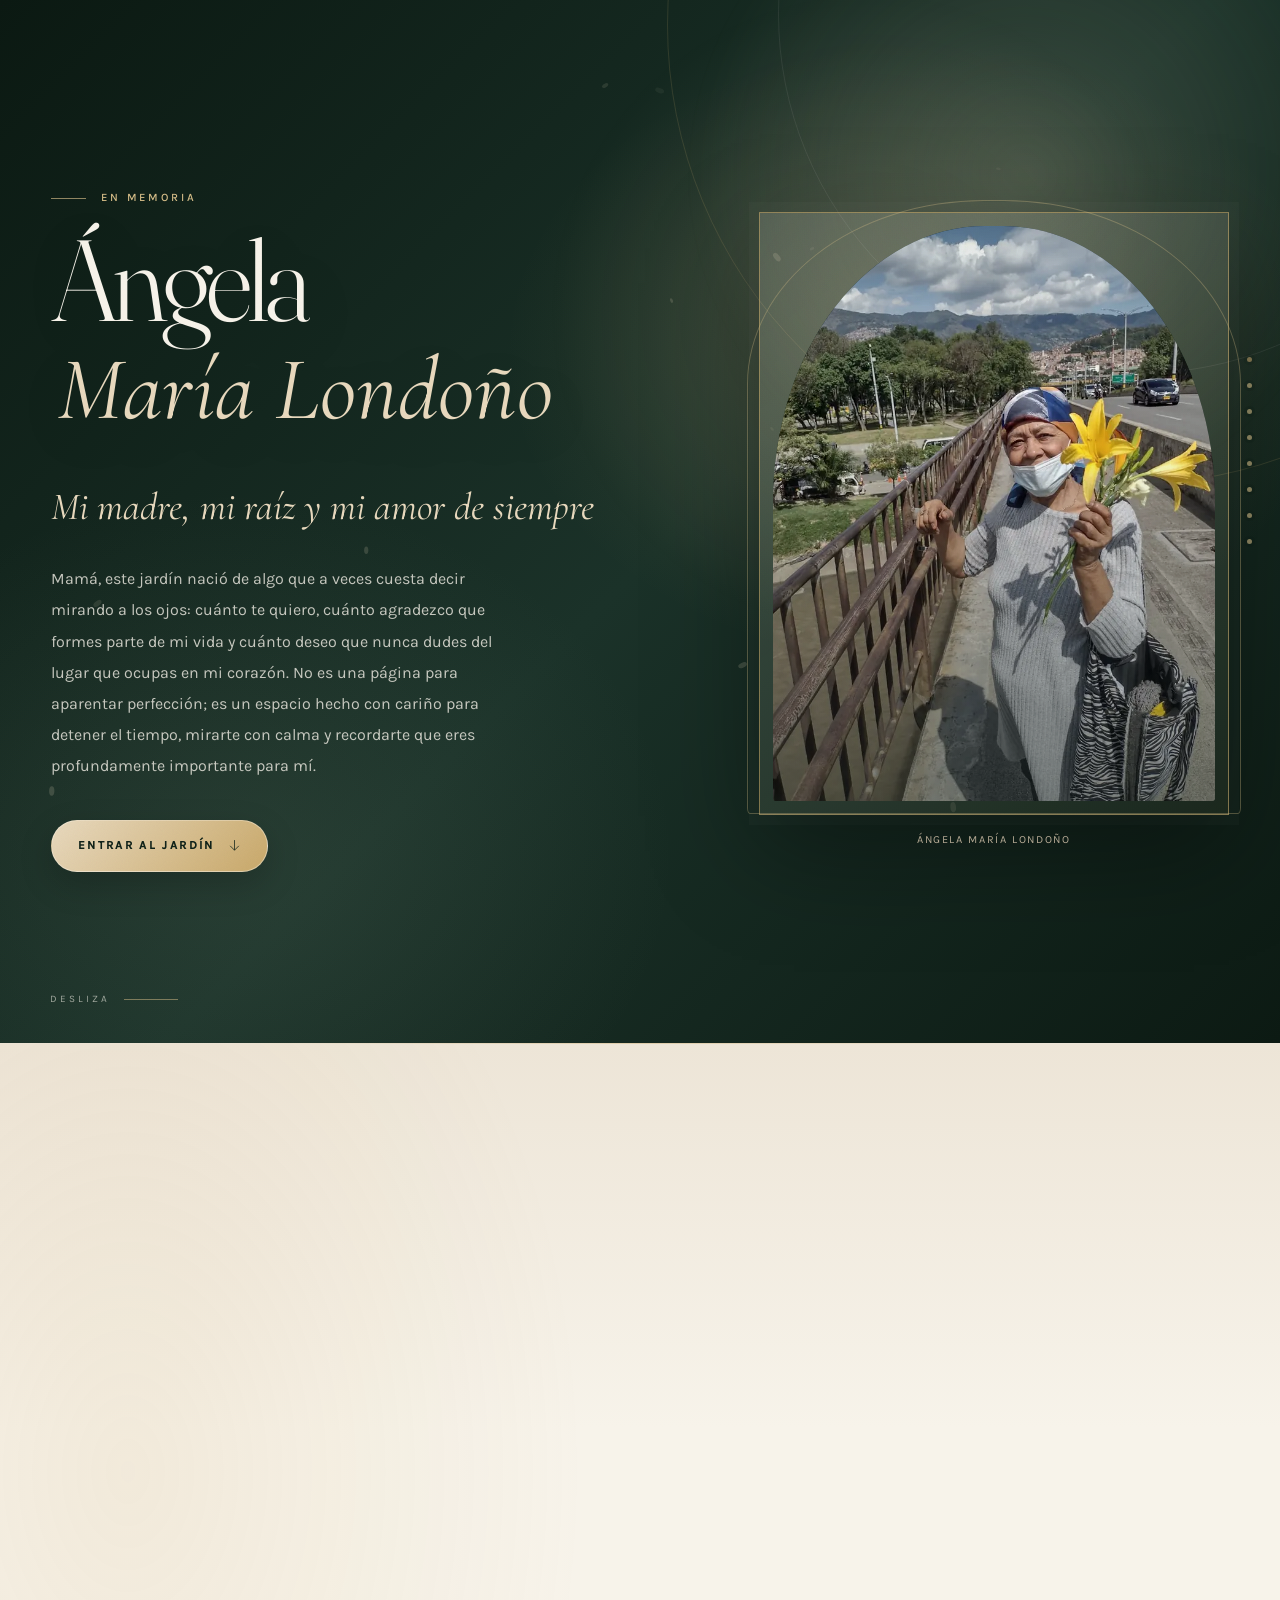
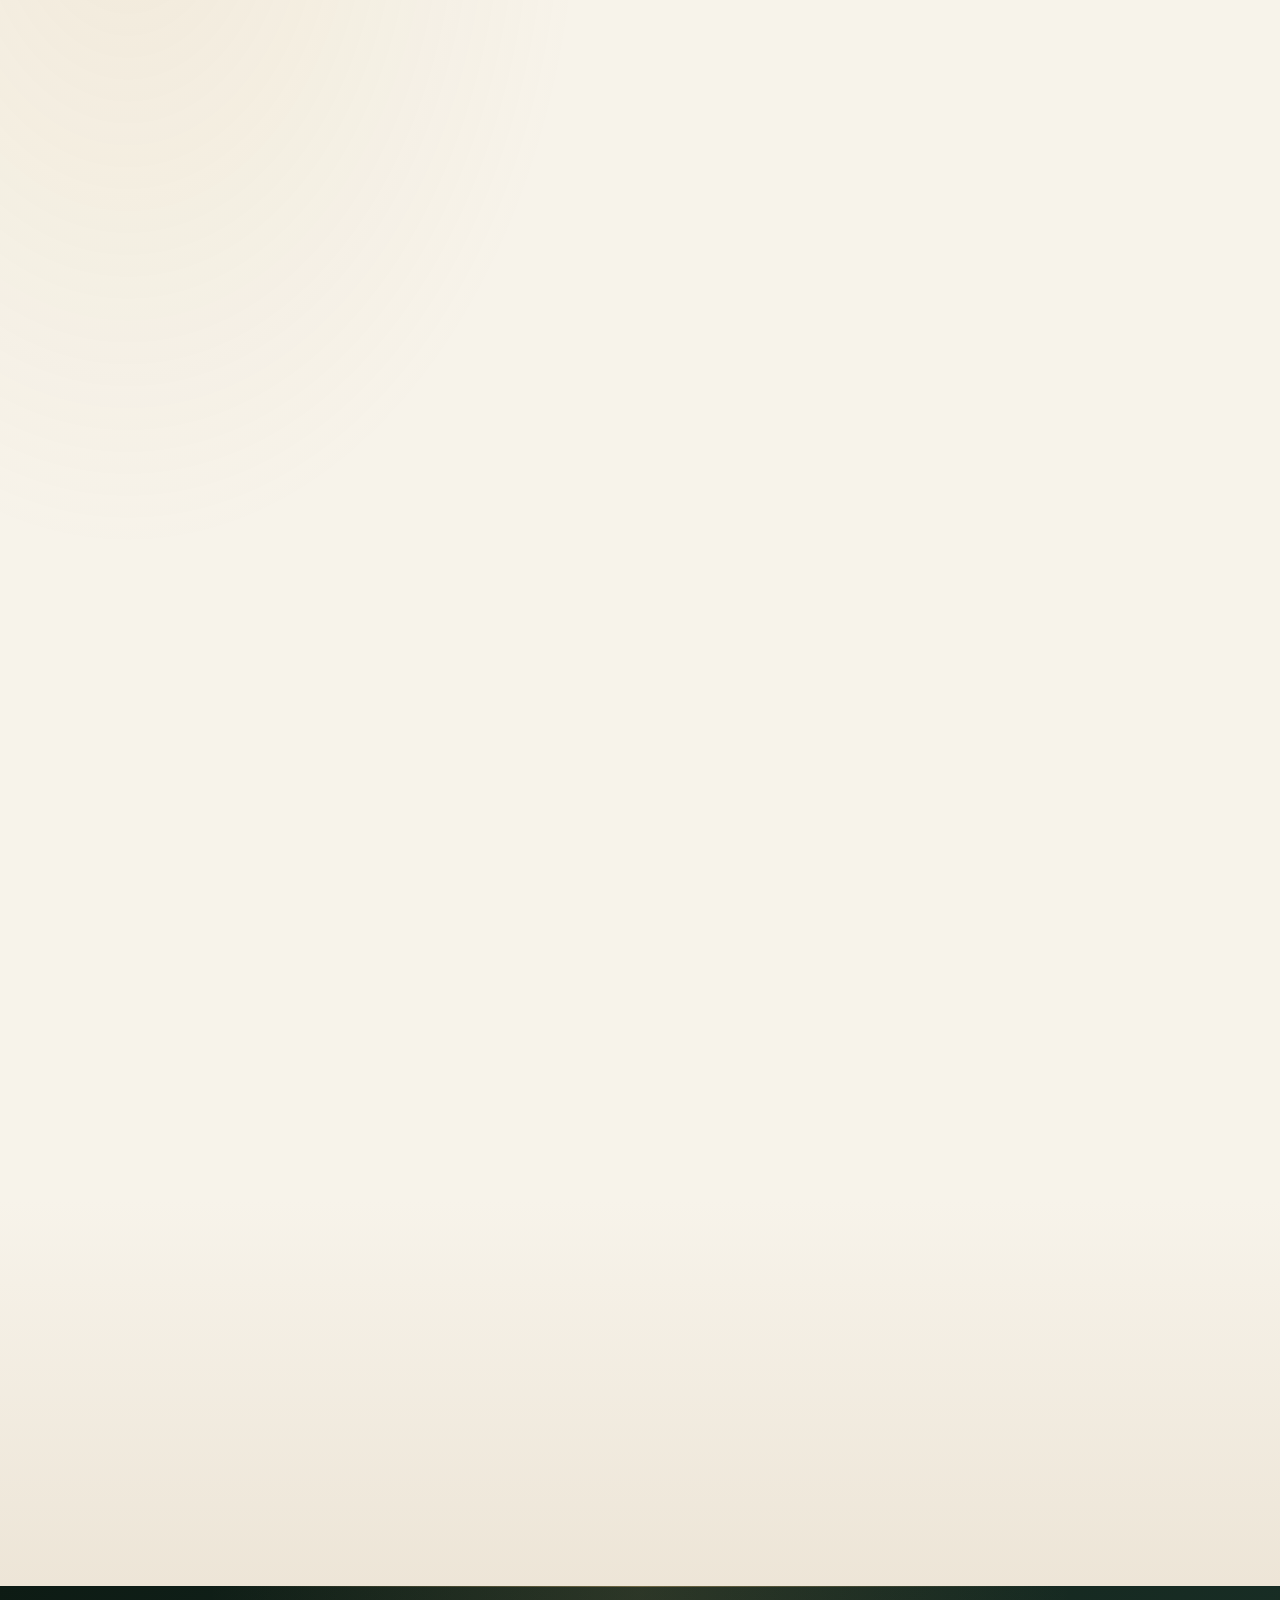
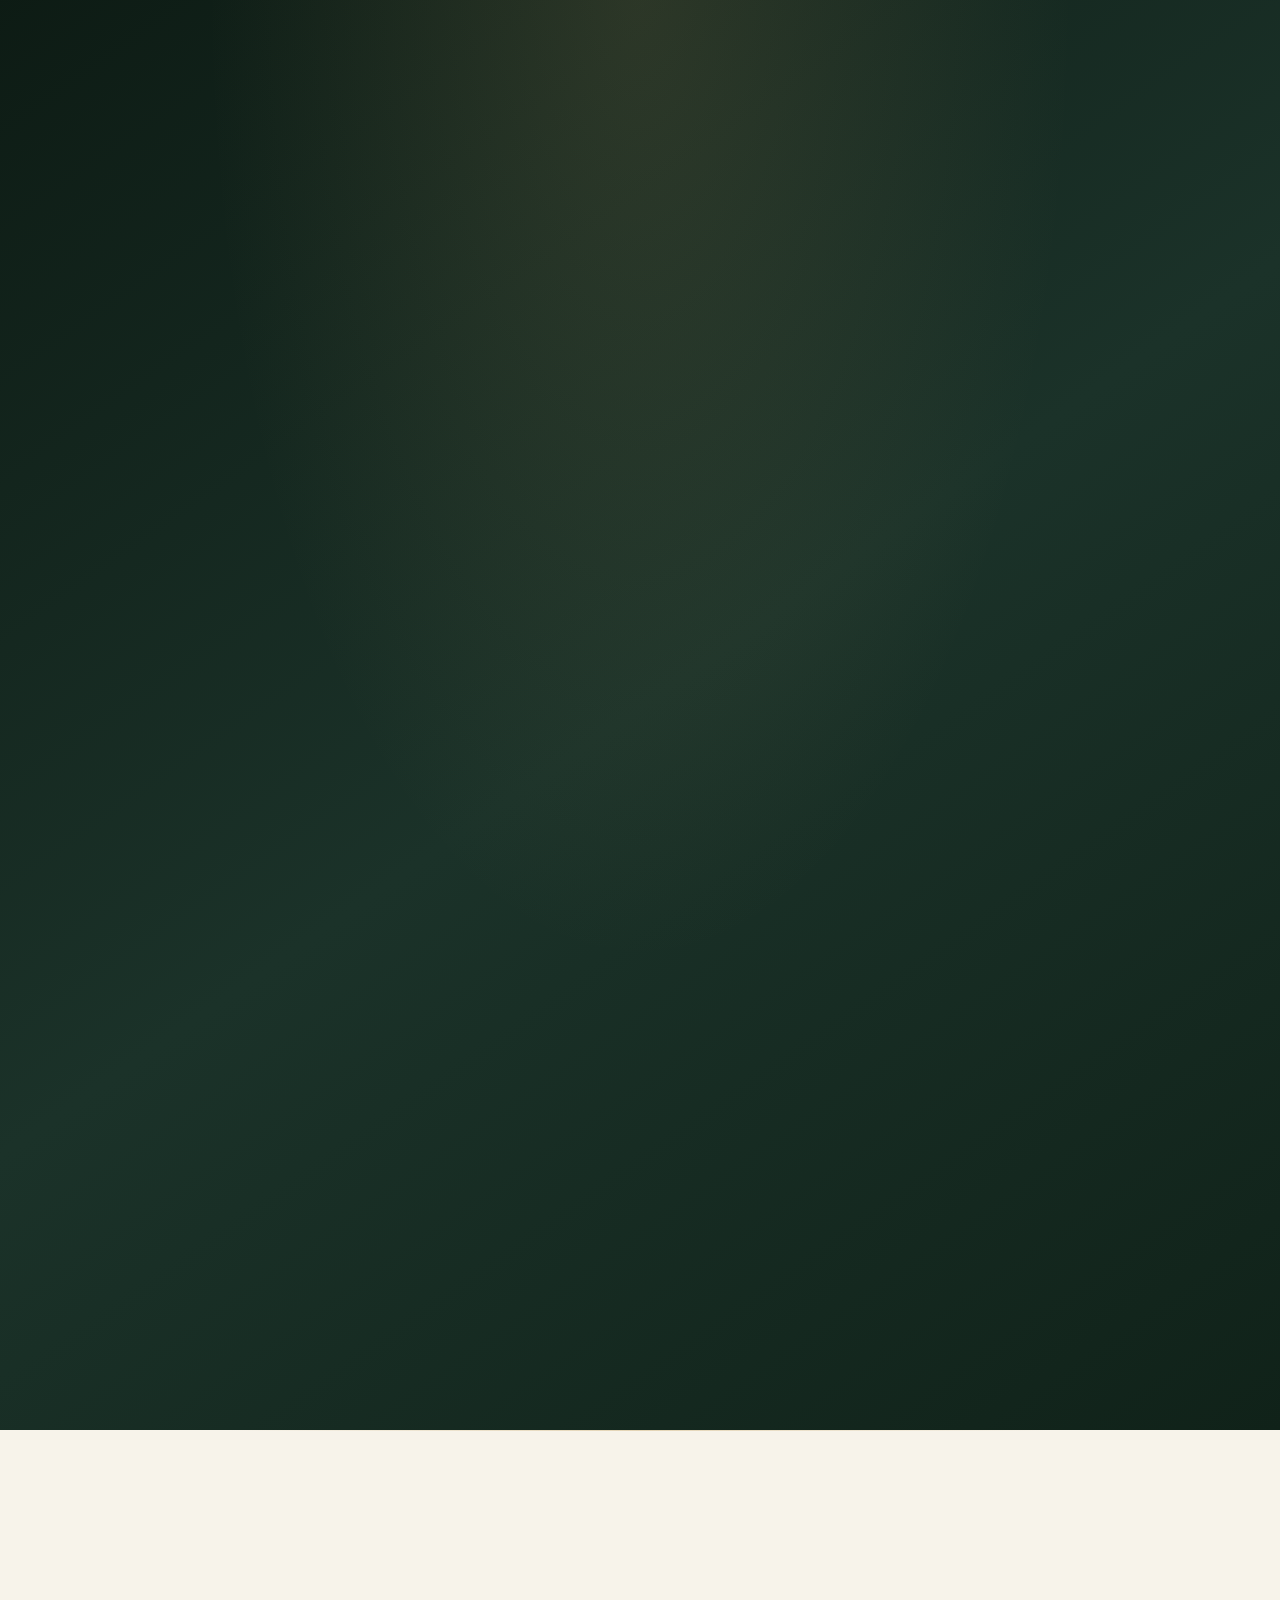
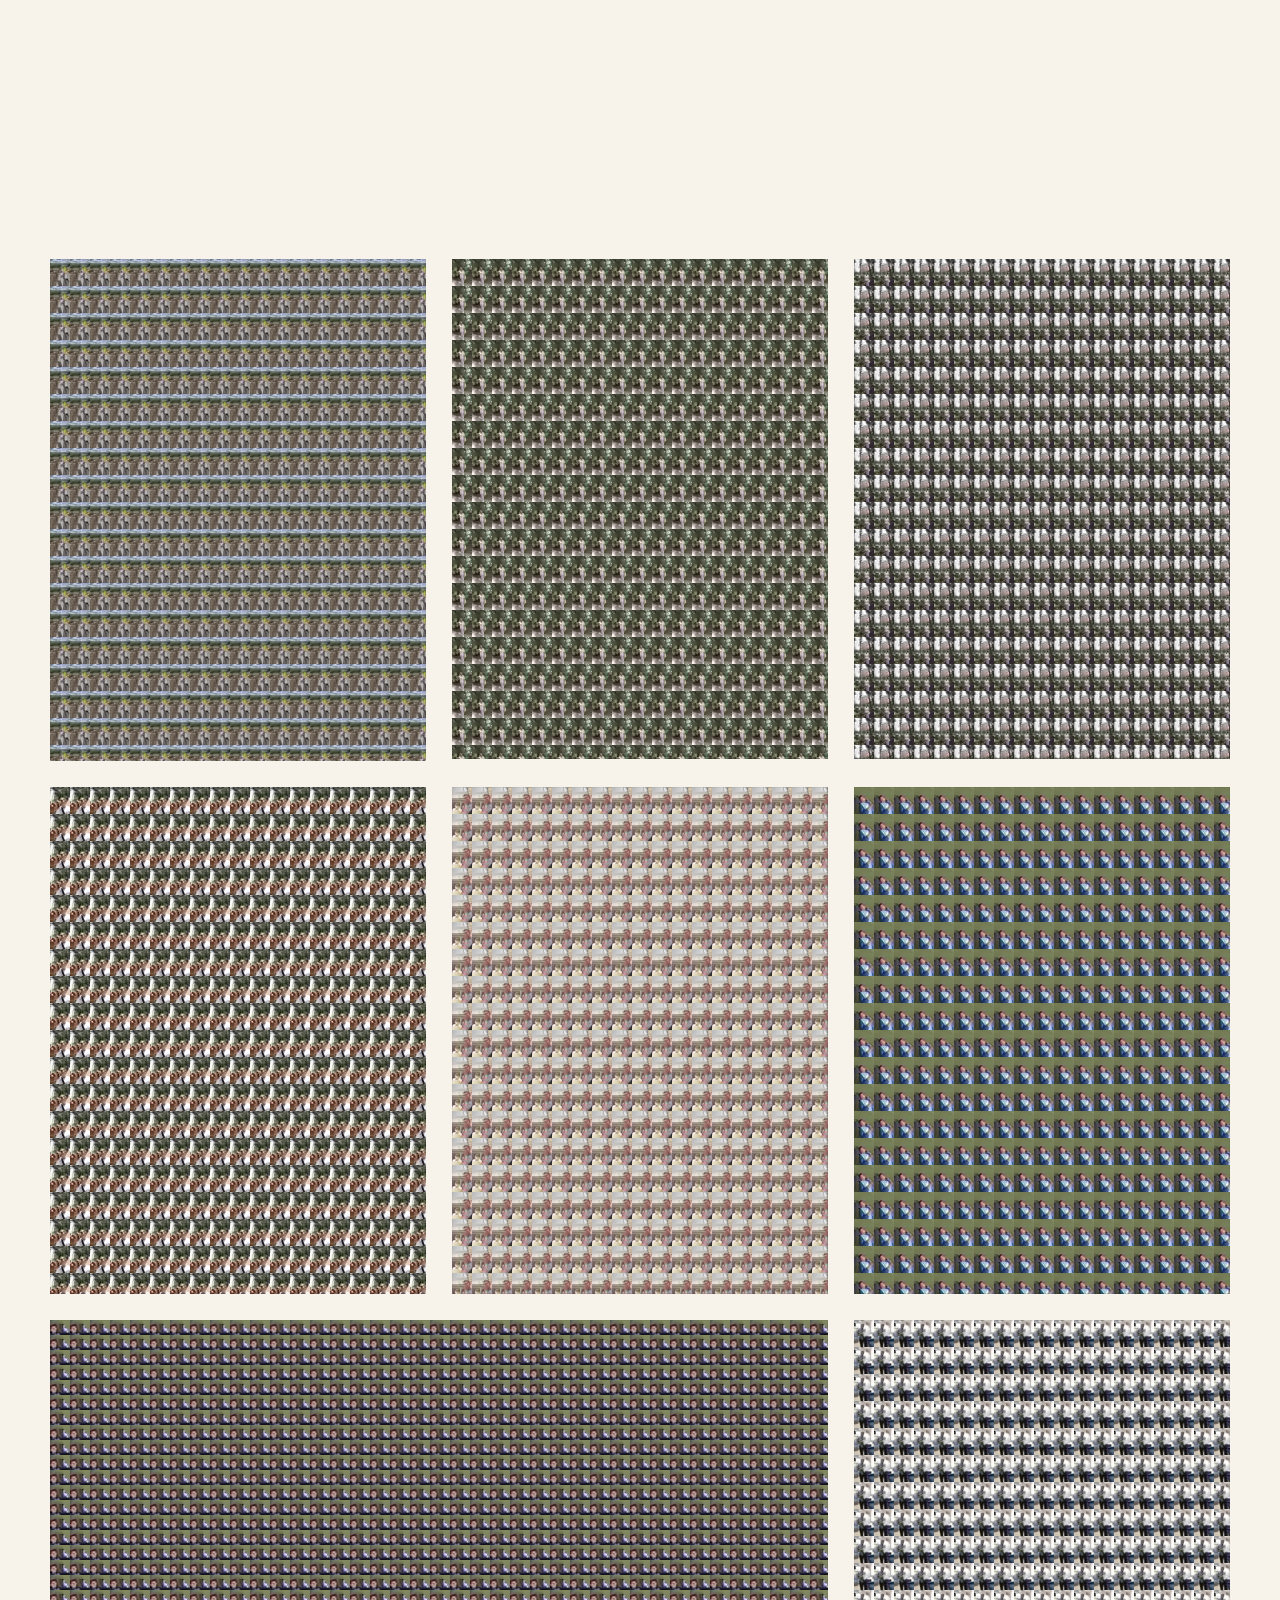
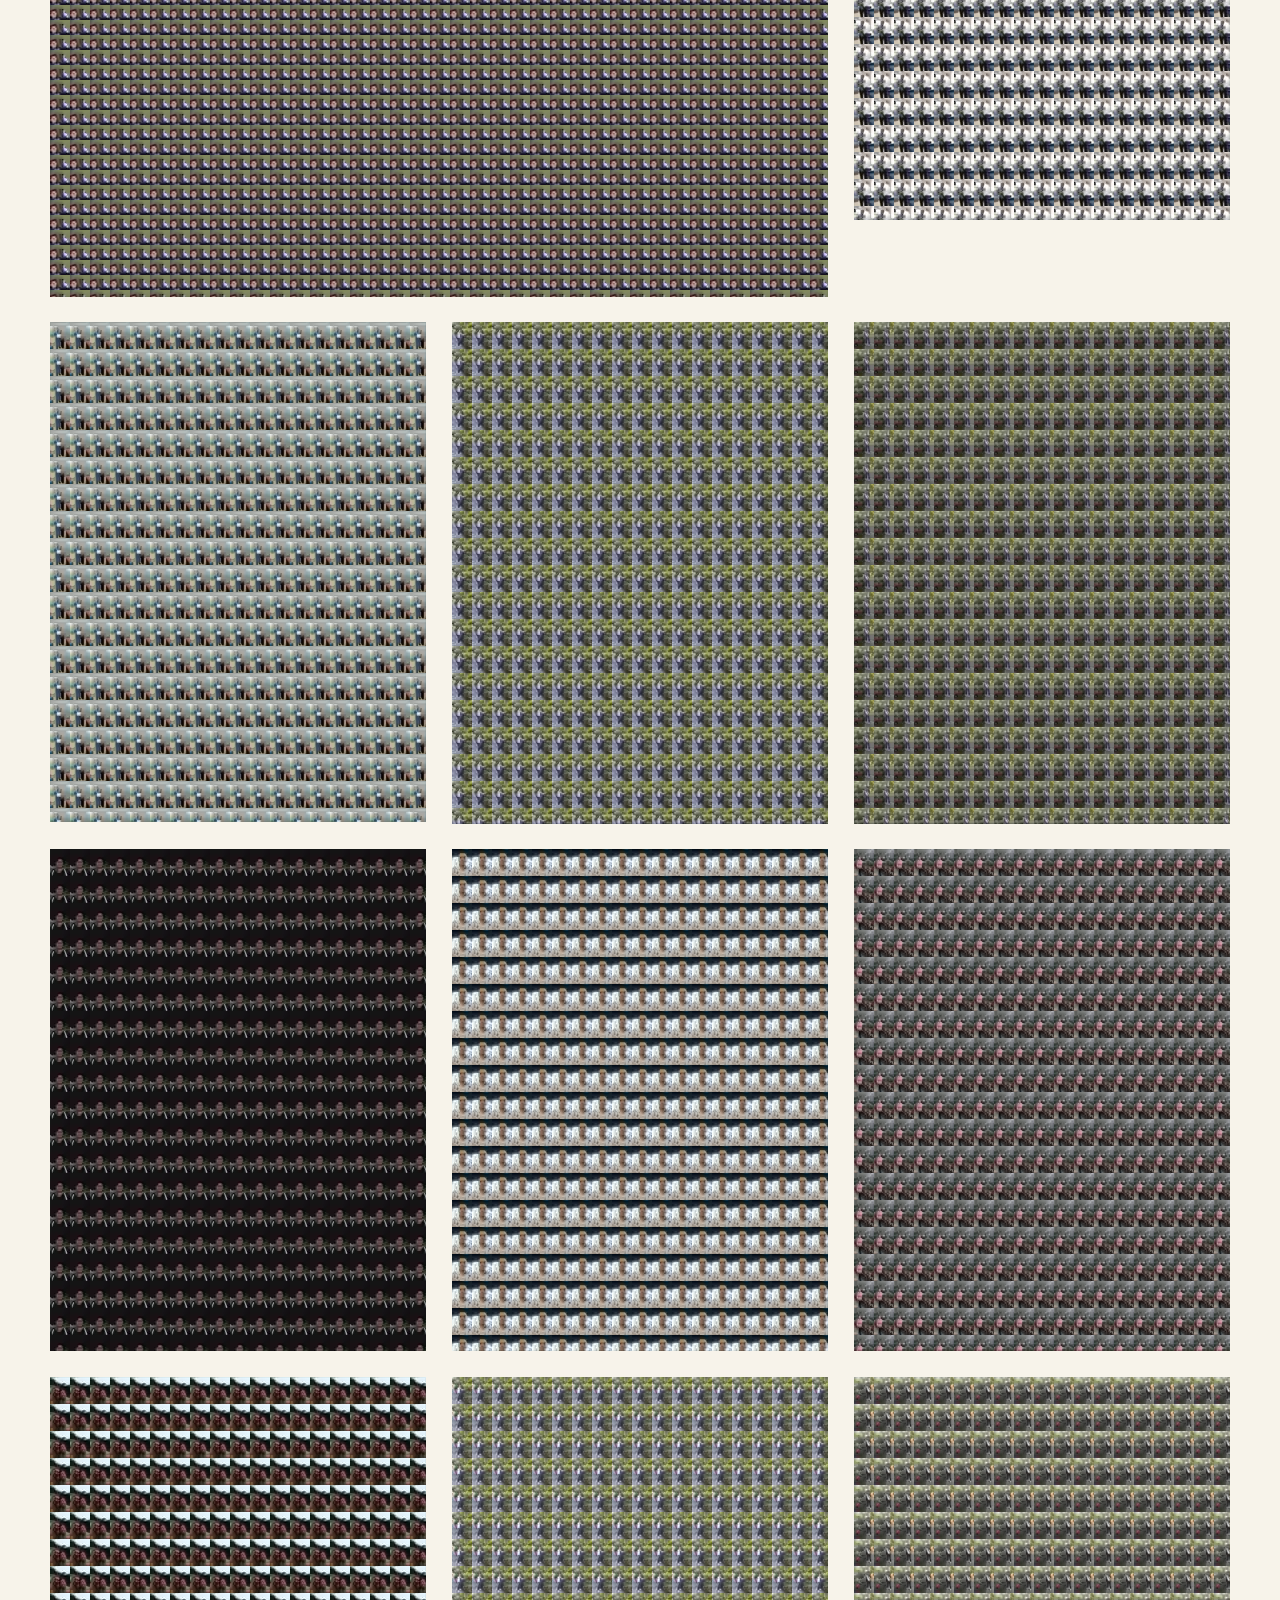
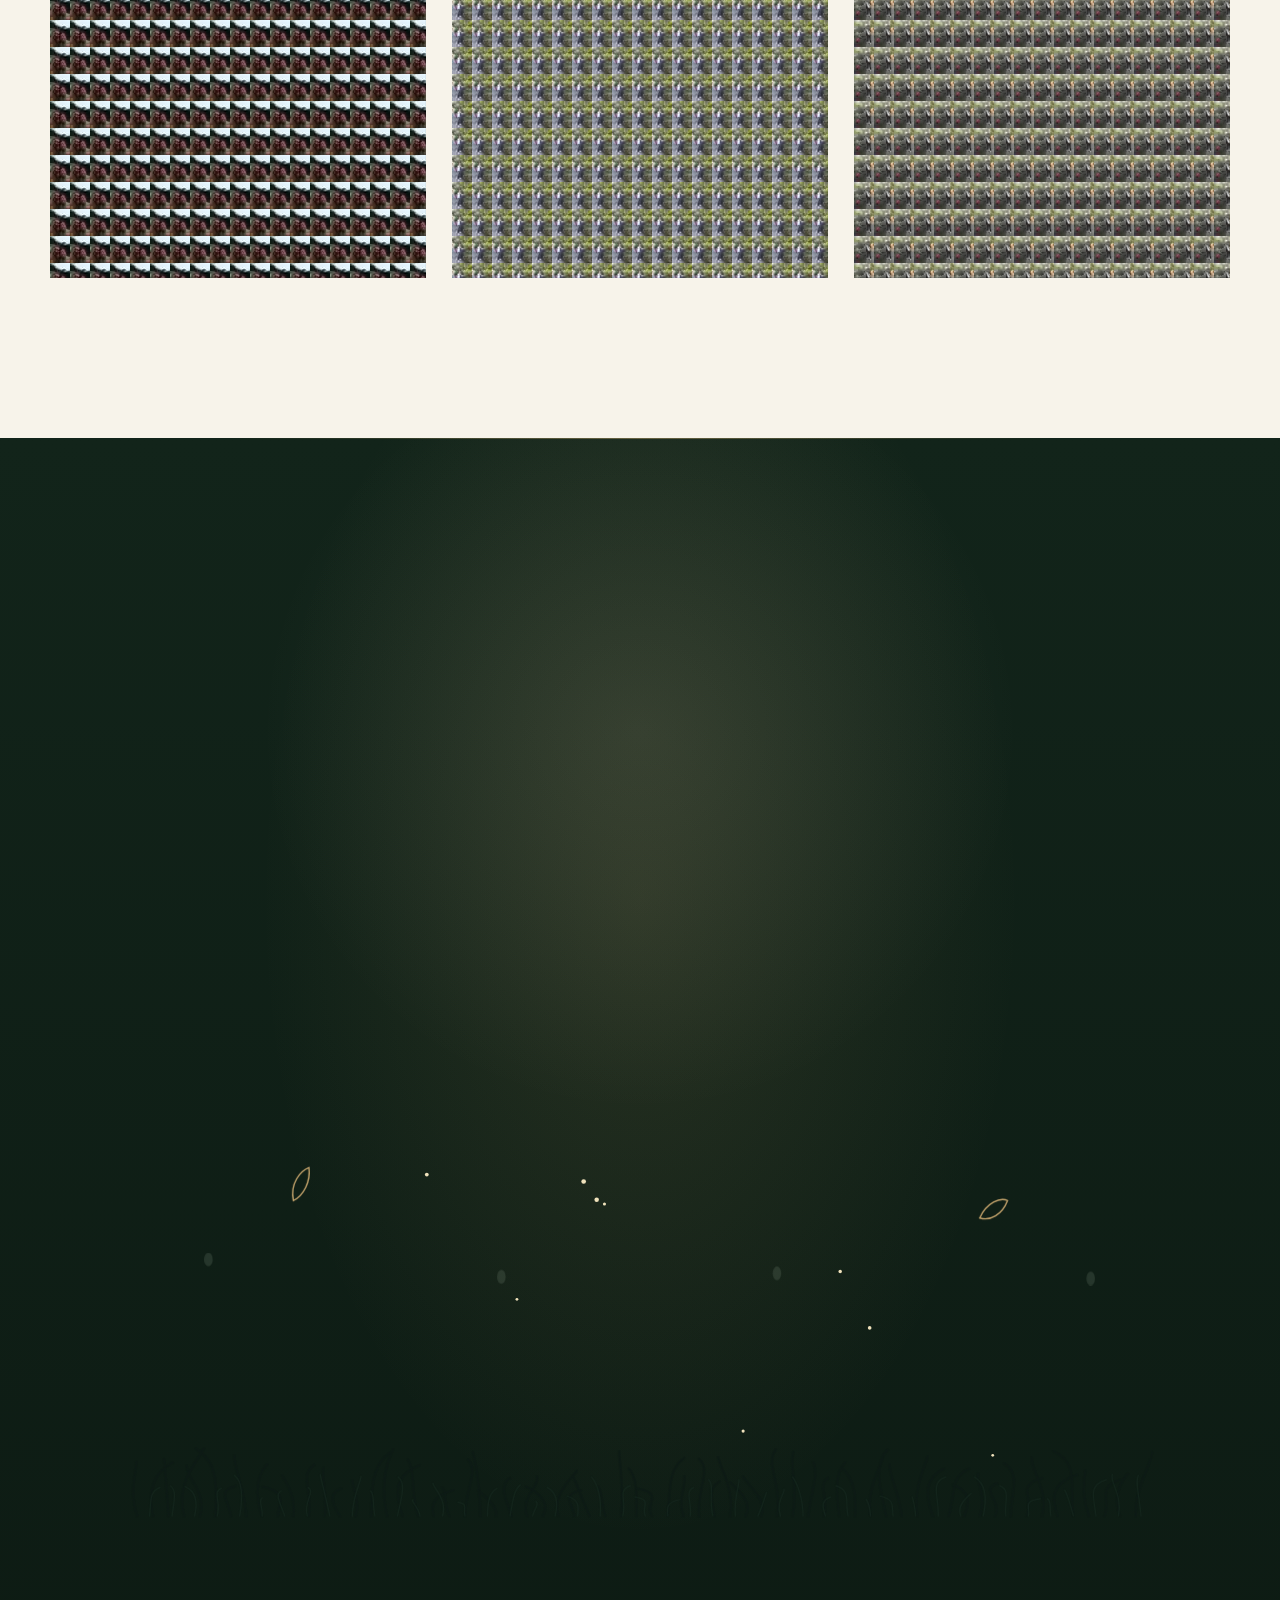
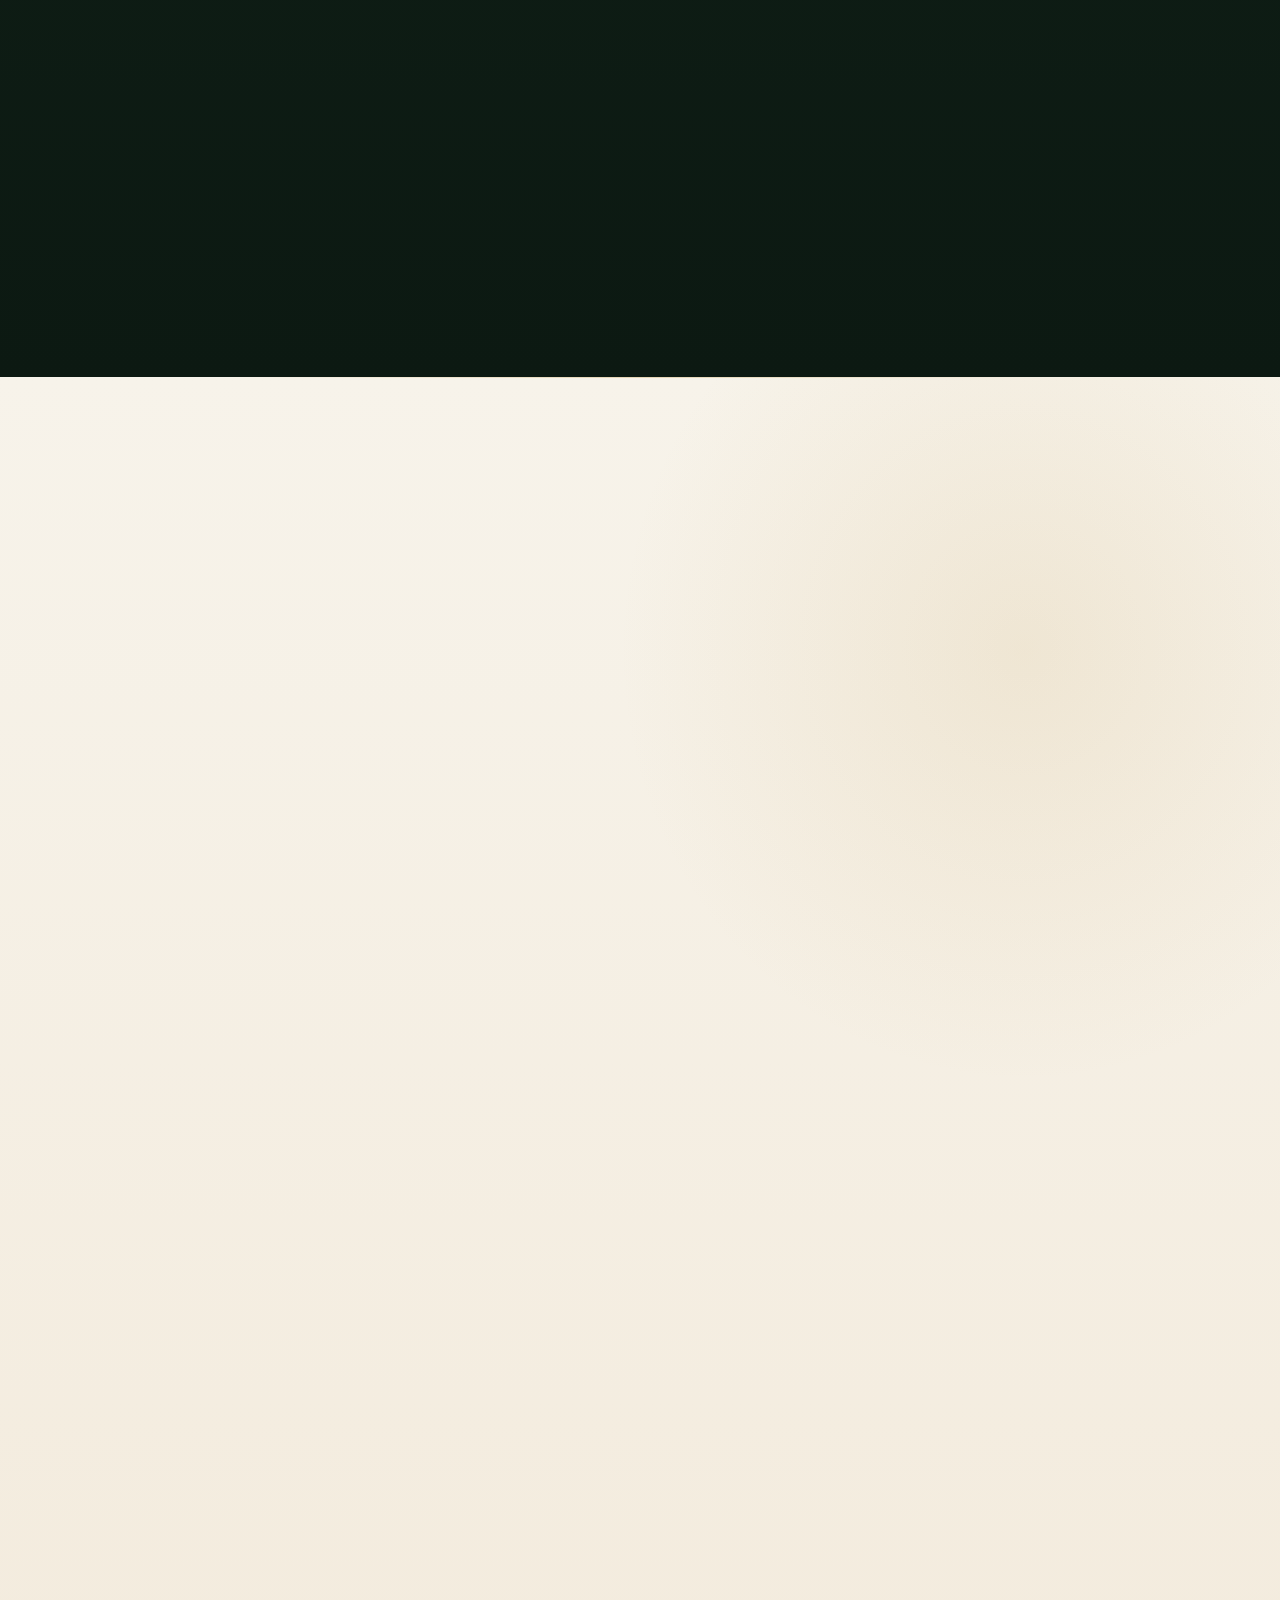
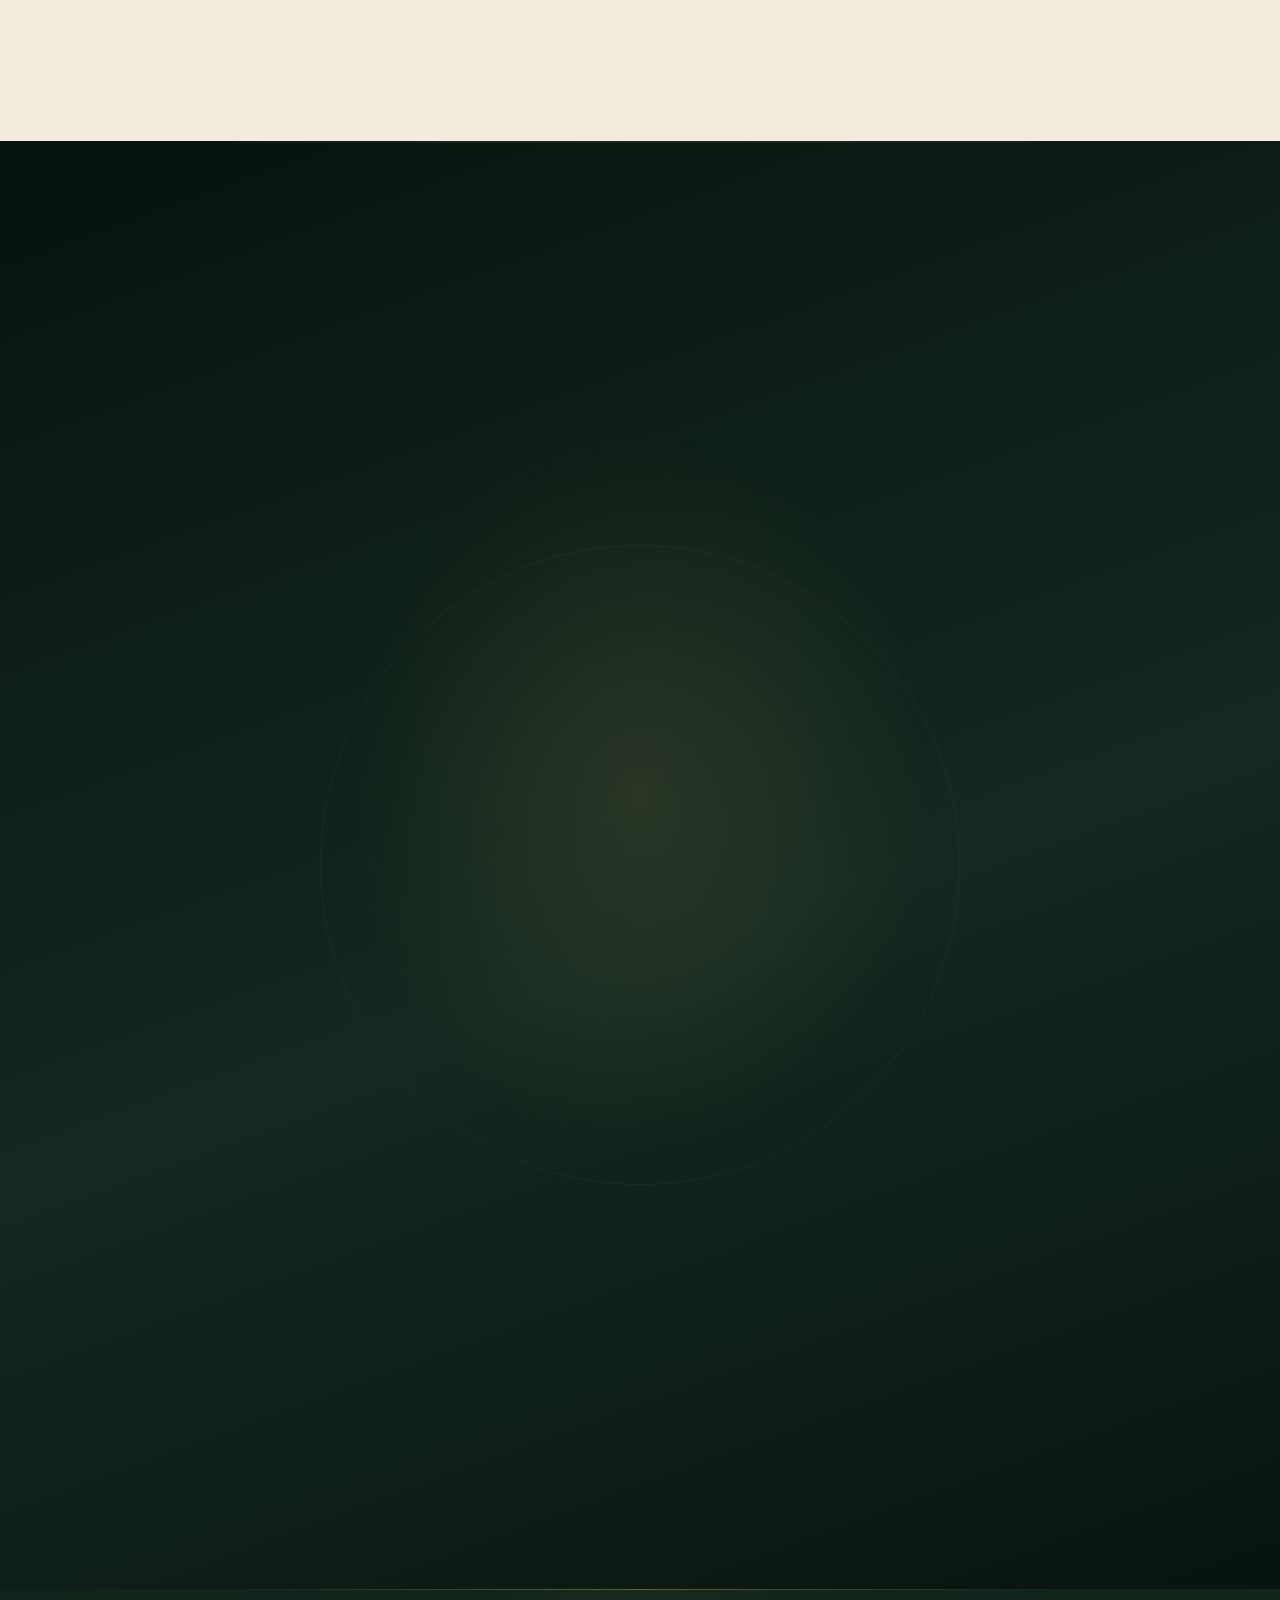
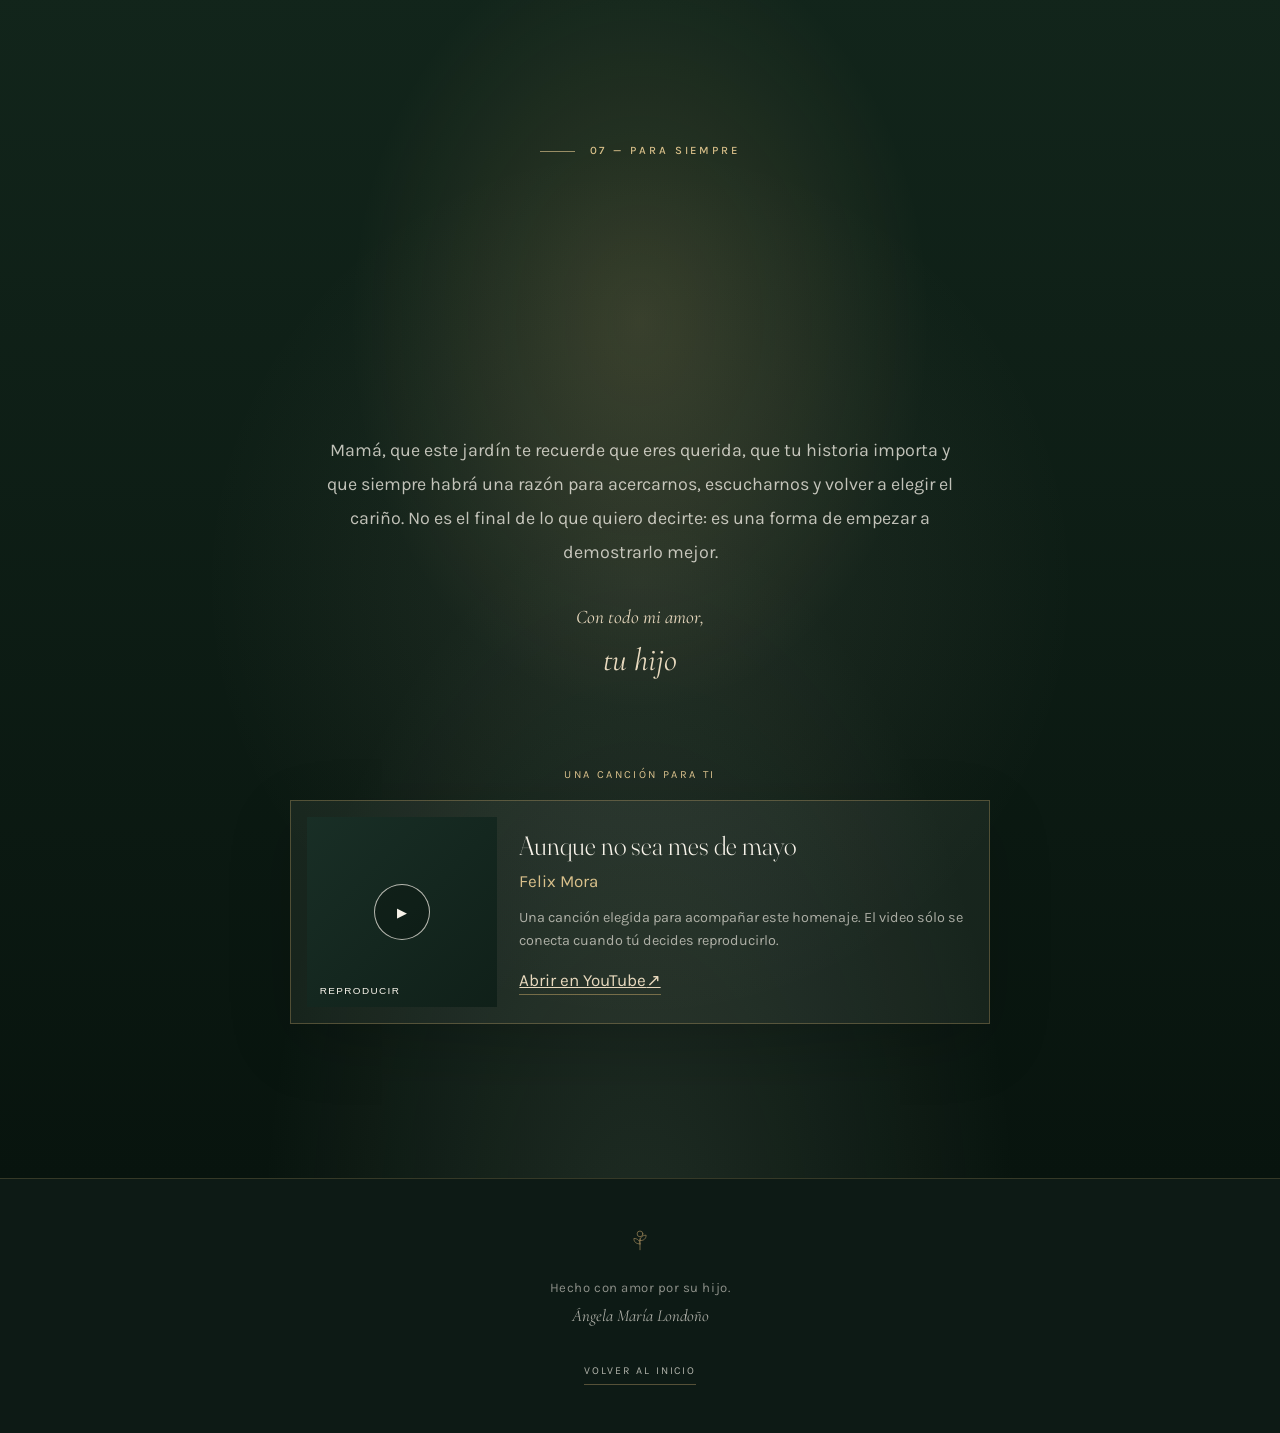
==== commit e4f6511e: "Create the 2026 Garden of Angela experience" ====
--- a/docs/index.html
+++ b/docs/index.html
@@ -3,7 +3,7 @@
 <head>
   <meta charset="UTF-8">
   <meta name="viewport" content="width=device-width, initial-scale=1, viewport-fit=cover">
-  <meta http-equiv="Content-Security-Policy" content="default-src 'self'; img-src 'self' data:; style-src 'self'; script-src 'self'; font-src 'self'; connect-src 'self'; base-uri 'none'; form-action 'none'; object-src 'none'">
+  <meta http-equiv="Content-Security-Policy" content="default-src 'self'; img-src 'self' data:; style-src 'self'; script-src 'self'; font-src 'self'; connect-src 'self'; frame-src https://www.youtube-nocookie.com; media-src 'self'; base-uri 'none'; form-action 'none'; object-src 'none'">
   <meta name="referrer" content="strict-origin-when-cross-origin">
 
   <title>Ángela María Londoño · Un jardín para mamá</title>
@@ -39,6 +39,7 @@
         imagesizes="(min-width: 900px) 38vw, 84vw">
 
   <link rel="stylesheet" href="assets/css/estilos.css">
+  <link rel="stylesheet" href="assets/css/experiencia-2026.css">
   <script src="assets/js/preludio.js"></script>
 </head>
 <body>
@@ -128,12 +129,8 @@
             <span class="portada__nombre-linea">Ángela</span>
             <span class="portada__nombre-linea portada__nombre-linea--cursiva">María Londoño</span>
           </h1>
-          <p class="portada__lema entra entra--3">Madre de mi alma</p>
-          <!-- ✏️ TEXTO: presentación breve -->
-          <p class="portada__intro entra entra--4">
-            Este jardín existe para decirte, con calma, todo lo que la vida cotidiana
-            no siempre alcanza a decir.
-          </p>
+          <p class="portada__lema entra entra--3">Mi madre, mi raíz y mi amor de siempre</p>
+          <p class="portada__intro entra entra--4">Mamá, este jardín nació de algo que a veces cuesta decir mirando a los ojos: cuánto te quiero, cuánto agradezco que formes parte de mi vida y cuánto deseo que nunca dudes del lugar que ocupas en mi corazón. No es una página para aparentar perfección; es un espacio hecho con cariño para detener el tiempo, mirarte con calma y recordarte que eres profundamente importante para mí.</p>
           <a class="boton entra entra--5" href="#carta">
             Entrar al jardín
             <svg viewBox="0 0 24 24" aria-hidden="true" focusable="false"><path d="M12 4v15M5.5 13 12 19.5 18.5 13" fill="none" stroke="currentColor" stroke-width="1.2" stroke-linecap="round" stroke-linejoin="round"/></svg>
@@ -174,12 +171,13 @@
 
           <div class="carta__cuerpo">
             <p class="carta__saludo">Querida mamá:</p>
-            <!-- ✏️ TEXTO: carta. Podés agregar más <p class="carta__parrafo"> -->
-            <p class="carta__parrafo">
-              Este espacio está dedicado a ti con todo mi amor y gratitud. Eres la luz
-              de mi vida y siempre te llevaré en mi corazón.
-            </p>
-            <p class="carta__remate">¡Te amo!</p>
+            <!-- ✏️ TEXTO: carta personal. No añadir acontecimientos que la familia no haya confirmado. -->
+            <p class="carta__parrafo">Hoy quiero regalarte estas palabras sin afán, sin ruido y sin tratar de resumir en una página todo lo que significas para mí. Hay sentimientos que uno lleva por dentro durante mucho tiempo y que, entre las obligaciones y el ritmo de los días, no siempre expresa como quisiera. Este jardín es mi manera de hacer una pausa y decirte que te quiero, que agradezco tu existencia y que tu lugar en mi vida es inmenso.</p>
+            <p class="carta__parrafo">Gracias por ser mi mamá. Gracias por la vida y por todo lo que representa tenerte en mi historia. A veces las palabras parecen pequeñas frente a lo que uno siente, pero hoy quiero usarlas para reconocer tu valor y para recordarte que no eres alguien más en mi camino: eres parte de mis raíces, de mi identidad y de ese vínculo que merece cuidado todos los días.</p>
+            <p class="carta__parrafo">También quiero reconocer que no siempre he sabido demostrar lo que siento de la mejor manera. No quiero esconder mis errores detrás de explicaciones ni hacer como si todo hubiera sido perfecto. Hay cosas que debo aprender, actitudes que debo corregir y momentos en los que pude estar más presente. Te pido perdón por aquello en lo que te haya hecho sentir sola o poco acompañada. Lo digo con humildad y con el deseo sincero de hacerlo mejor.</p>
+            <p class="carta__parrafo">Quiero que mi cariño no se quede solamente en una carta bonita. Quiero expresarlo con tiempo, atención, escucha y compañía; con gestos sencillos que se repitan y que tengan más valor que cualquier promesa escrita. Quiero aprender a estar, a acercarme y a darte la mano cuando haga falta. Sé que el amor también se demuestra en la constancia.</p>
+            <p class="carta__parrafo">Si recorres estas fotografías y estas palabras, deseo que encuentres algo muy sencillo y verdadero: aquí hay un hijo que te quiere, que te agradece y que quiere seguir construyendo contigo una relación llena de respeto, ternura y presencia. No necesitas ser perfecta para ser profundamente amada. Gracias por ser Ángela María, mi mamá.</p>
+            <p class="carta__remate">Te quiero muchísimo, mamá. Hoy y siempre.</p>
           </div>
 
           <svg class="ramita" viewBox="0 0 120 24" aria-hidden="true" focusable="false">
@@ -217,22 +215,15 @@
           <h2 class="titulo titulo--claro" id="t-recuerdos">La línea de los días</h2>
         </header>
 
-        <ol class="linea" id="linea" aria-label="Recuerdos de Ángela"></ol>
-
-        <div class="vacio" id="recuerdos-vacio" data-revelar>
-          <svg class="ramita ramita--clara" viewBox="0 0 120 40" aria-hidden="true" focusable="false">
-            <g fill="none" stroke="currentColor" stroke-width="1" stroke-linecap="round">
-              <path d="M60 36V14"/>
-              <path d="M60 24c-8 0-12-4-12-10 6 0 12 4 12 10Zm0-5c8 0 12-4 12-10-6 0-12 4-12 10Z"/>
-              <circle cx="60" cy="9" r="3.2"/>
-            </g>
-          </svg>
-          <h3>El jardín está creciendo</h3>
-          <p>
-            Acá se plantarán los recuerdos que la familia confirme: los días, los viajes,
-            las cosas pequeñas que sólo nosotros sabemos.
-          </p>
+        <div class="recuerdos__apertura" data-revelar><p>No todos los recuerdos necesitan una fecha escrita para tener un lugar. Algunas imágenes hablan desde el silencio: nos permiten detenernos, mirar con cariño y agradecer que ciertos instantes formen parte de nuestra historia.</p><p>Esta selección es una invitación a mirar despacio. Los nombres, las fechas y las historias particulares se añadirán únicamente cuando la familia pueda confirmarlos; mientras tanto, cada fotografía conserva su espacio sin que inventemos lo que no sabemos.</p></div>
+        <div class="triptico" aria-label="Tres fotografías del álbum familiar">
+          <figure class="triptico__foto triptico__foto--izq" data-revelar><span class="triptico__numero" aria-hidden="true">I</span><img src="assets/img/album-03-480.webp" width="480" height="647" loading="lazy" decoding="async" alt="Fotografía del álbum familiar seleccionada para este homenaje."><figcaption>Una imagen para volver a mirar.</figcaption></figure>
+          <figure class="triptico__foto triptico__foto--centro" data-revelar><span class="triptico__numero" aria-hidden="true">II</span><img src="assets/img/album-05-720.webp" width="720" height="534" loading="lazy" decoding="async" alt="Fotografía del álbum familiar seleccionada para este homenaje."><figcaption>Un instante guardado con cariño.</figcaption></figure>
+          <figure class="triptico__foto triptico__foto--der" data-revelar><span class="triptico__numero" aria-hidden="true">III</span><img src="assets/img/album-12-480.webp" width="480" height="640" loading="lazy" decoding="async" alt="Fotografía del álbum familiar seleccionada para este homenaje."><figcaption>Una parte de nuestra historia.</figcaption></figure>
         </div>
+        <div class="recuerdos__nota" data-revelar><span class="recuerdos__filete" aria-hidden="true"></span><p>Las historias verdaderas merecen ser contadas con verdad.</p><a class="enlace-flecha" href="#galeria">Recorrer todas las fotografías <span aria-hidden="true">↗</span></a></div>
+        <ol class="linea" id="linea" aria-label="Recuerdos confirmados de Ángela" hidden></ol>
+        <div class="vacio" id="recuerdos-vacio" hidden></div>
       </div>
     </section>
 
@@ -266,8 +257,7 @@
           <p class="etiqueta">04 — Jardín</p>
           <h2 class="titulo titulo--claro" id="t-jardin">Todo lo que florece de ti</h2>
           <p class="seccion__intro seccion__intro--clara">
-            No hay una sola forma de recordar. Hay tallos, brotes y flores que vuelven
-            cada año sin que nadie se lo pida. Este jardín es eso: lo que sigue creciendo.
+            Un jardín no se construye en un solo día: crece con cuidado, paciencia y pequeños gestos. Así quiero representar el cariño que siento por ti. Cada tallo habla de lo que permanece; cada flor, de la belleza de agradecer; cada luz, de la esperanza de estar más cerca y cuidar mejor los vínculos que hacen valiosa nuestra vida.
           </p>
         </header>
 
@@ -469,24 +459,27 @@
 </g>
 </svg>
         </div>
+        <div class="jardin__interaccion" data-revelar>
+          <p>Si quieres, deja una flor en este jardín. No se guarda ni se envía: es un pequeño gesto para este momento.</p>
+          <button class="jardin__plantar" id="plantar-flor" type="button">Dejar una flor <span aria-hidden="true">✿</span></button>
+          <p class="jardin__respuesta" id="respuesta-flor" aria-live="polite">El jardín está aquí para recibirla.</p>
+          <div class="jardin__flores-usuario" id="flores-usuario" aria-hidden="true"></div>
+        </div>
       </div>
     </section>
 
     <!-- ═════════════════════════════════════════════════════ 05 · GRACIAS -->
     <section class="gracias" id="gracias" aria-labelledby="t-gracias">
       <div class="contenedor contenedor--angosto">
-        <div class="gracias__bloque" data-revelar>
-          <p class="etiqueta">05 — Gratitud</p>
-          <h2 class="gracias__titulo" id="t-gracias">Gracias por <em>tanto</em>, mamá.</h2>
-          <!-- ✏️ TEXTO: gratitud. Revisar con la familia antes de publicar. -->
-          <p class="gracias__texto">
-            Gracias por la vida y por enseñarnos a vivirla. Por tu paciencia, por tu
-            ternura, por esa forma tuya de estar incluso cuando no decías nada.
-          </p>
-          <p class="gracias__texto">
-            Lo que somos lleva tu huella. Todo lo bueno que aprendimos a hacer, lo
-            aprendimos mirándote. Gracias por tanto, mamá. Te amamos.
-          </p>
+        <div class="gracias__composicion">
+          <figure class="gracias__foto" data-revelar><img src="assets/img/album-06-480.webp" width="480" height="647" loading="lazy" decoding="async" alt="Fotografía del álbum familiar elegida para acompañar este mensaje de gratitud."><figcaption>Con cariño, para ti.</figcaption></figure>
+          <div class="gracias__bloque" data-revelar>
+            <p class="etiqueta">05 — Gratitud</p><h2 class="gracias__titulo" id="t-gracias">Gracias por <em>tanto</em>, mamá.</h2>
+            <p class="gracias__texto">Gracias por la vida, mamá. Gracias por todo lo que has significado para mí y por el lugar que ocupas en mi historia. A veces uno da por sentado que siempre habrá tiempo para decir lo importante; hoy no quiero dejar pasar la oportunidad de expresarte mi gratitud.</p>
+            <p class="gracias__texto">Gracias por cada esfuerzo, por cada enseñanza y por todo aquello que quizá no supe reconocer en su momento. Gracias por las oportunidades de aprender, por los valores que me llevo y por las huellas que una madre deja en la vida de su hijo. No necesito enumerar momentos para saber que tu presencia tiene un valor que no cabe en una sola página.</p>
+            <p class="gracias__texto">Gracias por seguir siendo parte de mi camino. Quiero que recibas este homenaje como una muestra de amor y reconocimiento, no como una obligación ni como una forma de compensar con palabras lo que merece demostrarse con acciones. Te quiero y deseo cuidarte mejor.</p>
+            <p class="gracias__texto gracias__texto--remate">Gracias por tanto, Ángela María. Mi cariño por ti merece hacerse presente.</p>
+          </div>
         </div>
       </div>
     </section>
@@ -495,20 +488,14 @@
     <section class="perdon" id="perdon" aria-labelledby="t-perdon">
       <div class="contenedor contenedor--angosto">
         <div class="perdon__bloque" data-revelar>
-          <p class="etiqueta">06 — Perdón</p>
-          <h2 class="perdon__titulo" id="t-perdon">Perdón, <em>mamá</em>.</h2>
-          <!-- ✏️ TEXTO: perdón. Escrito a partir de las palabras de la familia. -->
-          <p class="perdon__texto">
-            Perdón por dejarte abandonada este año. Por los días en que pudimos estar
-            y no estuvimos. Por las manos que no te dimos a tiempo.
-          </p>
-          <p class="perdon__texto">
-            No alcanza con decirlo, lo sé. Por eso te prometo algo concreto: de ahora
-            en adelante, más la mano, más cerca, más presente.
-          </p>
-          <p class="perdon__texto perdon__texto--remate">
-            No quiero que vuelvas a sentirte sola.
-          </p>
+          <p class="etiqueta">06 — Perdón</p><h2 class="perdon__titulo" id="t-perdon">Perdón, <em>mamá</em>.</h2>
+          <p class="perdon__lead">Perdón por dejarte abandonada este año.</p>
+          <p class="perdon__texto">Perdón por dejarte abandonada este año. No quiero suavizar esa frase ni esconderla detrás de explicaciones. Reconozco que hubo momentos en los que necesitabas más de mí, de mi compañía y de mi atención, y no estuve como debía. Me duele reconocerlo, pero hacerlo con honestidad es el primer paso para cambiar.</p>
+          <p class="perdon__texto">No te pido que olvides lo que sentiste ni que una página reemplace el tiempo que no compartimos. Tampoco quiero que mis palabras se conviertan en una promesa vacía. Quiero asumir mi responsabilidad, escucharte, acercarme y aprender a estar presente de una manera más constante.</p>
+          <p class="perdon__texto">Te prometo darte más la mano: más cercanía, más llamadas, más tiempo, más atención y más disposición para acompañarte. Quiero que puedas reconocer ese cambio en mis actos cotidianos, no solamente en lo que hoy escribo. Voy a esforzarme por demostrarte que no estás sola y que cuentas conmigo.</p>
+          <p class="perdon__texto perdon__texto--remate">Perdóname, mamá. Quiero hacerlo mejor y caminar más cerca de ti.</p>
+          <div class="perdon__promesa" aria-label="Mi promesa: más la mano, más cerca, más presente"><span>Más la mano.</span><span>Más cerca.</span><span>Más presente.</span></div>
+          <div class="perdon__vela"><span class="perdon__resplandor" aria-hidden="true"></span><span class="perdon__llama" aria-hidden="true"></span><button id="encender-vela" class="perdon__encender" type="button" aria-pressed="false">Encender una luz</button><p id="estado-vela" class="perdon__estado" aria-live="polite">Una luz pequeña también puede acompañar.</p></div>
         </div>
       </div>
     </section>
@@ -517,10 +504,21 @@
     <section class="cierre" id="cierre" aria-labelledby="t-cierre">
       <div class="cierre__luz" aria-hidden="true"></div>
       <div class="contenedor">
-        <h2 class="cierre__frase" id="t-cierre">
-          <span>Todo</span> <span>va a</span> <span>estar</span> <span>bien</span>
-        </h2>
+        <p class="etiqueta cierre__etiqueta">07 — Para siempre</p>
+        <h2 class="cierre__frase" id="t-cierre"><span>Todo</span> <span>va a</span> <span>estar</span> <span>bien</span></h2>
         <p class="cierre__lema">Tu familia te ama</p>
+        <p class="cierre__dedicatoria">Mamá, que este jardín te recuerde que eres querida, que tu historia importa y que siempre habrá una razón para acercarnos, escucharnos y volver a elegir el cariño. No es el final de lo que quiero decirte: es una forma de empezar a demostrarlo mejor.</p>
+        <p class="cierre__firma">Con todo mi amor,<br><span>tu hijo</span></p>
+        <section class="cancion" aria-labelledby="cancion-titulo">
+          <p class="cancion__etiqueta">Una canción para ti</p>
+          <div class="cancion__tarjeta">
+            <button class="cancion__portada" id="abrir-video" type="button" aria-haspopup="dialog" aria-controls="video">
+              <img src="assets/img/madre-480.webp" width="480" height="640" loading="lazy" decoding="async" alt="">
+              <span class="cancion__velo" aria-hidden="true"></span><span class="cancion__play" aria-hidden="true">▶</span><span class="cancion__fuente" aria-hidden="true">Reproducir</span>
+            </button>
+            <div class="cancion__info"><h3 id="cancion-titulo" class="cancion__titulo">Aunque no sea mes de mayo</h3><p class="cancion__autor">Felix Mora</p><p class="cancion__descripcion">Una canción elegida para acompañar este homenaje. El video sólo se conecta cuando tú decides reproducirlo.</p><a class="cancion__enlace" href="https://www.youtube.com/watch?v=Lp59AJkjSzI" target="_blank" rel="noopener noreferrer">Abrir en YouTube <span aria-hidden="true">↗</span></a></div>
+          </div>
+        </section>
       </div>
     </section>
   </main>
@@ -588,6 +586,10 @@
 
   <script src="assets/js/fotos.js" defer></script>
   <script src="assets/js/datos.js" defer></script>
+  <dialog class="video" id="video" aria-labelledby="video-titulo">
+    <div class="video__marco"><button class="video__cerrar" id="cerrar-video" type="button" aria-label="Cerrar el video">×</button><p class="etiqueta">Una canción para ti</p><h2 id="video-titulo">Aunque no sea mes de mayo</h2><div class="video__caja" id="video-caja"><p>El video se conectará únicamente cuando pulses reproducir.</p></div><p class="video__nota">Felix Mora · YouTube. Reproducción voluntaria.</p></div>
+  </dialog>
   <script src="assets/js/app.js" defer></script>
+  <script src="assets/js/experiencia-2026.js" defer></script>
 </body>
 </html>
--- a/docs/assets/css/experiencia-2026.css
+++ b/docs/assets/css/experiencia-2026.css
@@ -0,0 +1,86 @@
+/* EL JARDÍN DE ÁNGELA — dirección visual editorial 2026 */
+:root{--jardin-oro:#C9A96A;--jardin-crema:#F7F3EA;--jardin-noche:#091610;--jardin-linea:rgba(201,169,106,.42)}
+html{scroll-padding-top:5rem}
+body{background:#F7F3EA;background-image:radial-gradient(rgba(44,55,42,.035) .55px,transparent .55px);background-size:7px 7px}
+main>section{isolation:isolate;position:relative}
+main>section:not(.portada)::before{content:"";position:absolute;inset:0 auto auto 50%;width:min(72vw,820px);height:1px;transform:translateX(-50%);background:linear-gradient(90deg,transparent,var(--jardin-linea),transparent);pointer-events:none}
+.portada{min-height:min(980px,100svh);overflow:clip;background:radial-gradient(ellipse at 72% 34%,rgba(201,169,106,.18),transparent 32%),radial-gradient(ellipse at 18% 82%,rgba(124,143,123,.14),transparent 30%),linear-gradient(135deg,#0B1912 0%,#1B3229 52%,#0C1A13 100%)}
+.portada::before,.portada::after{content:"";position:absolute;pointer-events:none;border:1px solid rgba(201,169,106,.16);border-radius:50%;width:min(76vw,920px);aspect-ratio:1;right:-24vw;top:-34vw}
+.portada::after{width:min(60vw,720px);right:-17vw;top:-27vw;border-color:rgba(247,243,234,.08)}
+.portada__interior{position:relative;z-index:1;width:min(1320px,100% - clamp(2rem,8vw,8rem));gap:clamp(3rem,7vw,8rem);padding-block:clamp(5rem,10vh,8rem)}
+.portada__texto{max-width:620px}
+.portada__nombre{font-size:clamp(4.3rem,9vw,9.6rem);line-height:.91;letter-spacing:-.055em;text-shadow:0 14px 60px rgba(0,0,0,.18)}
+.portada__nombre-linea--cursiva{color:#E8D9BE;font-size:.78em;margin-top:.13em}
+.portada__lema{margin-top:clamp(1.6rem,3vw,2.5rem);color:#E8D9BE;font-family:var(--cursiva);font-size:clamp(1.7rem,3vw,2.45rem);font-style:italic}
+.portada__intro{max-width:48ch;color:rgba(247,243,234,.78);font-size:clamp(1rem,1.25vw,1.14rem);line-height:1.95}
+.portada .etiqueta{color:#D9C08A}
+.portada__retrato{width:min(38vw,480px)}
+.portada__retrato .marco{padding:13px;border:1px solid rgba(201,169,106,.58);background:linear-gradient(145deg,rgba(247,243,234,.16),rgba(201,169,106,.06));box-shadow:0 36px 100px rgba(0,0,0,.36),0 0 0 10px rgba(247,243,234,.025)}
+.portada__retrato .arco{overflow:hidden;border-radius:48% 48% 3px 3px;aspect-ratio:4/5.2}
+.portada__retrato img{width:100%;height:100%;object-fit:cover;object-position:center 38%;filter:saturate(.88) contrast(1.03)}
+.portada__retrato figcaption{color:#E8D9BE;letter-spacing:.15em;font-size:.68rem;text-transform:uppercase;margin-top:1rem;text-align:center}
+.boton{background:linear-gradient(135deg,#E8D9BE,#C9A96A);color:#102219;border:1px solid rgba(247,243,234,.42);box-shadow:0 12px 34px rgba(0,0,0,.2);font-weight:600}
+.boton:hover{transform:translateY(-3px);box-shadow:0 18px 42px rgba(0,0,0,.28)}
+.barra{background:rgba(9,22,16,.86);border-bottom:1px solid rgba(201,169,106,.22);backdrop-filter:blur(18px);-webkit-backdrop-filter:blur(18px)}
+.marca__texto{color:#F7F3EA}.nav a{color:rgba(247,243,234,.78)}.nav a:hover{color:#E8D9BE}
+.carta{padding-block:clamp(6rem,13vw,11rem);background:radial-gradient(ellipse at 10% 20%,rgba(201,169,106,.12),transparent 28%),linear-gradient(180deg,#EDE5D7,#F7F3EA 18%,#F7F3EA 82%,#EDE5D7)}
+.carta__hoja{max-width:54rem;padding:clamp(2.2rem,6vw,5.5rem);background:linear-gradient(90deg,rgba(201,169,106,.045) 1px,transparent 1px) 0 0/28px 28px,linear-gradient(rgba(201,169,106,.035) 1px,transparent 1px) 0 0/28px 28px,#FCF9F3;box-shadow:0 55px 110px -62px rgba(15,35,25,.55),0 2px 0 #fff inset}
+.carta__hoja::after{content:"A";position:absolute;right:clamp(1.4rem,4vw,3rem);top:clamp(1.3rem,3vw,2.5rem);font-family:var(--cursiva);font-style:italic;font-size:4rem;line-height:1;color:rgba(194,162,107,.14)}
+.carta__cuerpo{max-width:66ch;margin-inline:auto}.carta__parrafo{font-size:clamp(1.12rem,1.55vw,1.3rem);line-height:1.92}.carta__parrafo+.carta__parrafo{margin-top:1.25em}.carta__remate{padding-top:.7rem}.carta__firma{margin-top:2.4rem}
+.recuerdos{padding-block:clamp(6rem,13vw,10rem);background:radial-gradient(ellipse at 50% 0%,rgba(201,169,106,.14),transparent 48%),linear-gradient(145deg,#0D1B14,#1B3229 50%,#102219)}
+.recuerdos__apertura{max-width:66ch;margin:0 auto clamp(3rem,7vw,5rem);color:rgba(247,243,234,.76);font-family:var(--display);font-size:clamp(1.08rem,1.6vw,1.3rem);line-height:1.9;text-align:center}
+.recuerdos__apertura p+p{margin-top:1.1rem}
+.triptico{display:grid;grid-template-columns:.88fr 1.12fr .88fr;align-items:center;gap:clamp(1rem,2.5vw,2rem);max-width:1080px;margin-inline:auto}
+.triptico__foto{position:relative;margin:0;padding:10px 10px 18px;background:#F7F3EA;color:#34372E;box-shadow:0 24px 60px rgba(0,0,0,.24);transform:rotate(-2deg)}
+.triptico__foto--centro{transform:translateY(-1.3rem) rotate(1.2deg);z-index:1}.triptico__foto--der{transform:rotate(2.4deg)}
+.triptico__foto img{display:block;width:100%;aspect-ratio:4/5;object-fit:cover;background:#D9D0BE}.triptico__foto--centro img{aspect-ratio:5/4}
+.triptico__foto figcaption{padding:.9rem .25rem .1rem;font-family:var(--cursiva);font-size:1.15rem;font-style:italic;text-align:center}
+.triptico__numero{position:absolute;z-index:2;top:-13px;left:-10px;width:34px;height:34px;display:grid;place-items:center;border-radius:50%;background:#C9A96A;color:#102219;font-family:var(--display);font-size:.85rem}
+.recuerdos__nota{margin-top:clamp(3rem,7vw,5rem);text-align:center}.recuerdos__filete{display:block;width:74px;height:1px;margin:0 auto 1.2rem;background:#C9A96A}
+.recuerdos__nota p{color:rgba(247,243,234,.72);font-family:var(--cursiva);font-size:1.4rem;font-style:italic}.recuerdos__nota .enlace-flecha{display:inline-flex;margin-top:1.3rem;color:#E8D9BE}
+.galeria{padding-block:clamp(6rem,13vw,10rem)}.galeria .seccion__cabecera{max-width:54rem}.galeria .titulo{font-size:clamp(2.8rem,6vw,5.3rem)}.galeria .seccion__intro{max-width:54ch;font-size:1.06rem;line-height:1.85}.grilla{gap:clamp(.9rem,2vw,1.6rem)}.foto__marco{background:#E6DECF}.foto__marco img{filter:saturate(.92)}.foto figcaption{font-size:.78rem;line-height:1.5}
+.jardin{padding-block:clamp(6rem,13vw,10rem);background:radial-gradient(ellipse at 50% 30%,rgba(201,169,106,.13),transparent 42%),linear-gradient(180deg,#12241A,#0C1912)}
+.jardin .seccion__intro--clara{max-width:62ch;font-size:1.05rem;line-height:1.9}.jardin__escena{margin-top:clamp(2rem,5vw,4rem)}
+.jardin__interaccion{max-width:42rem;margin:clamp(1.5rem,4vw,3rem) auto 0;padding:1.7rem;text-align:center;border-top:1px solid rgba(201,169,106,.28);color:rgba(247,243,234,.72)}
+.jardin__interaccion>p:first-child{max-width:52ch;margin-inline:auto}.jardin__plantar{margin-top:1.1rem;padding:.85rem 1.3rem;border:1px solid rgba(201,169,106,.7);background:rgba(201,169,106,.08);color:#F7F3EA;cursor:pointer;font:inherit;transition:background .25s,transform .25s}
+.jardin__plantar:hover{background:rgba(201,169,106,.2);transform:translateY(-2px)}.jardin__plantar span{color:#E8D9BE;margin-left:.4rem}
+.jardin__respuesta{min-height:1.5em;margin-top:.75rem;font-size:.85rem;color:#E8D9BE}.jardin__flores-usuario{min-height:2rem;display:flex;flex-wrap:wrap;justify-content:center;gap:.5rem}
+.flor-plantada{color:#D9C08A;font-size:1.5rem;animation:florecer .7s cubic-bezier(.2,.8,.2,1) both}
+@keyframes florecer{from{opacity:0;transform:translateY(10px) scale(.5) rotate(-25deg)}to{opacity:1;transform:none}}
+.gracias{padding-block:clamp(6rem,14vw,11rem);background:radial-gradient(ellipse at 80% 20%,rgba(201,169,106,.16),transparent 28%),linear-gradient(180deg,#F7F3EA,#F3EBDD)}
+.gracias__composicion{display:grid;grid-template-columns:minmax(220px,.78fr) minmax(0,1.22fr);align-items:center;gap:clamp(2.5rem,7vw,6rem)}
+.gracias__foto{margin:0;position:relative}.gracias__foto img{display:block;width:100%;max-height:560px;object-fit:cover;aspect-ratio:4/5;border:10px solid #FCF9F3;box-shadow:0 32px 72px rgba(44,48,35,.16)}
+.gracias__foto figcaption{margin-top:.8rem;text-align:center;color:var(--tinta-suave);font-family:var(--cursiva);font-style:italic}
+.gracias__bloque{text-align:left}.gracias__bloque .etiqueta{justify-content:flex-start}.gracias__titulo{font-size:clamp(2.8rem,6vw,5.2rem)}
+.gracias__texto{max-width:58ch;margin-top:1.35rem;line-height:1.9;font-size:1.08rem}.gracias__texto--remate{color:#5E492B;font-family:var(--cursiva);font-size:1.35rem;font-style:italic}
+.perdon{position:relative;overflow:hidden;padding-block:clamp(6rem,14vw,11rem);background:radial-gradient(ellipse at 50% 45%,rgba(201,169,106,.13),transparent 32%),linear-gradient(160deg,#07130D,#14291F 55%,#08140E)}
+.perdon::before,.perdon::after{content:"";position:absolute;width:30rem;aspect-ratio:1;border:1px solid rgba(201,169,106,.1);border-radius:50%;top:50%;left:50%;transform:translate(-50%,-50%);pointer-events:none}.perdon::after{width:40rem;border-color:rgba(201,169,106,.06)}
+.perdon__bloque{position:relative;z-index:1}.perdon__lead{max-width:28ch;margin:1.7rem auto 0;color:#E8D9BE;font-family:var(--display);font-size:clamp(1.7rem,3.8vw,2.8rem);line-height:1.25}
+.perdon__texto{max-width:58ch;font-size:1.06rem;line-height:1.95}.perdon__promesa{display:flex;flex-wrap:wrap;justify-content:center;gap:.6rem 1.4rem;margin:2.4rem auto 0;color:#E8D9BE;font-family:var(--cursiva);font-size:clamp(1.3rem,2.5vw,1.8rem);font-style:italic}
+.perdon__promesa span+span::before{content:"·";margin-right:1.4rem;color:#C9A96A}
+.perdon__vela{position:relative;display:grid;justify-items:center;margin-top:3rem}.perdon__resplandor{position:absolute;top:-4rem;width:13rem;height:13rem;border-radius:50%;background:radial-gradient(circle,rgba(255,194,104,.22),transparent 68%);opacity:.16;transition:opacity .5s;pointer-events:none}
+.perdon__llama{position:relative;width:19px;height:34px;border-radius:60% 40% 55% 45%;background:linear-gradient(160deg,#FFF3C4,#E4A34D 70%,#B95D2B);box-shadow:0 0 22px rgba(255,190,95,.5);transform:rotate(8deg);opacity:.58;transition:transform .5s,opacity .5s,box-shadow .5s}
+.perdon__vela--encendida .perdon__llama{opacity:1;transform:rotate(-5deg) scale(1.16);box-shadow:0 0 38px rgba(255,190,95,.82)}.perdon__vela--encendida .perdon__resplandor{opacity:1}
+.perdon__encender{margin-top:1.2rem;border:1px solid rgba(201,169,106,.58);background:transparent;color:#E8D9BE;padding:.7rem 1rem;font:inherit;cursor:pointer}.perdon__estado{margin-top:.7rem;color:rgba(247,243,234,.6);font-size:.82rem}
+.cierre{min-height:100svh;padding-block:clamp(6rem,12vw,10rem);background:radial-gradient(ellipse at 50% 28%,rgba(201,169,106,.19),transparent 32%),radial-gradient(ellipse at 50% 110%,rgba(124,143,123,.2),transparent 42%),linear-gradient(180deg,#12251B,#08140E)}
+.cierre__etiqueta{justify-content:center;color:#D9C08A;margin-bottom:1.8rem}.cierre__frase{font-size:clamp(3.2rem,9vw,7.5rem);letter-spacing:-.035em}
+.cierre__dedicatoria{position:relative;max-width:58ch;margin:2rem auto 0;color:rgba(247,243,234,.76);font-size:clamp(1rem,1.4vw,1.12rem);line-height:1.9}
+.cierre__firma{margin-top:2rem;color:#E8D9BE;font-family:var(--cursiva);font-size:1.2rem;font-style:italic}.cierre__firma span{font-size:2rem}
+.cancion{width:min(700px,100%);margin:clamp(3rem,7vw,5rem) auto 0;text-align:left}.cancion__etiqueta{text-align:center;color:#D9C08A;font-size:.68rem;letter-spacing:.22em;text-transform:uppercase}
+.cancion__tarjeta{display:grid;grid-template-columns:190px 1fr;gap:1.4rem;align-items:center;margin-top:1rem;padding:1rem;border:1px solid rgba(201,169,106,.32);background:rgba(247,243,234,.055);box-shadow:0 20px 60px rgba(0,0,0,.16)}
+.cancion__portada{position:relative;display:block;width:100%;aspect-ratio:1;padding:0;overflow:hidden;border:0;background:#1B3229;cursor:pointer}.cancion__portada img{display:block;width:100%;height:100%;object-fit:cover;filter:saturate(.82)}
+.cancion__velo{position:absolute;inset:0;background:linear-gradient(135deg,rgba(8,20,14,.12),rgba(8,20,14,.6))}
+.cancion__play{position:absolute;inset:50% auto auto 50%;transform:translate(-50%,-50%);display:grid;place-items:center;width:56px;height:56px;border:1px solid rgba(247,243,234,.72);border-radius:50%;color:#F7F3EA;background:rgba(8,20,14,.38)}
+.cancion__fuente{position:absolute;left:.8rem;bottom:.7rem;color:#F7F3EA;font-size:.62rem;letter-spacing:.14em;text-transform:uppercase}
+.cancion__titulo{color:#F7F3EA;font-family:var(--display);font-size:1.65rem;font-weight:300;line-height:1.2}.cancion__autor{margin-top:.35rem;color:#D9C08A}
+.cancion__descripcion{margin-top:.65rem;color:rgba(247,243,234,.65);font-size:.9rem;line-height:1.65}.cancion__enlace{display:inline-flex;margin-top:.8rem;color:#E8D9BE;border-bottom:1px solid rgba(201,169,106,.5)}
+.video{width:min(920px,calc(100% - 2rem));max-width:none;padding:0;border:1px solid rgba(201,169,106,.4);background:#0A1710;color:#F7F3EA;box-shadow:0 30px 100px rgba(0,0,0,.6)}
+.video::backdrop{background:rgba(3,9,6,.88);backdrop-filter:blur(10px)}.video__marco{position:relative;padding:clamp(1.2rem,4vw,2.5rem)}
+.video__cerrar{position:absolute;top:1rem;right:1rem;width:42px;height:42px;border:1px solid rgba(247,243,234,.35);border-radius:50%;background:transparent;color:#F7F3EA;font-size:1.5rem;cursor:pointer}
+.video__marco h2{margin:.5rem 3rem 1.2rem 0;font-family:var(--display);font-size:clamp(1.7rem,4vw,2.6rem);font-weight:300}
+.video__caja{aspect-ratio:16/9;background:#000;display:grid;place-items:center;color:#ddd}.video__caja iframe{width:100%;height:100%;border:0}.video__nota{margin-top:.8rem;color:rgba(247,243,234,.55);font-size:.8rem}
+.pie{border-top:1px solid rgba(201,169,106,.22)}
+@media(max-width:760px){.portada__interior{width:min(100% - 2.2rem,620px)}.portada__retrato{width:min(78vw,390px)}.triptico{grid-template-columns:1fr 1fr;gap:1rem}.triptico__foto--centro{grid-column:1/-1;grid-row:1;width:min(86%,460px);justify-self:center;transform:rotate(.8deg)}.gracias__composicion{grid-template-columns:1fr}.gracias__foto{width:min(72%,360px);margin-inline:auto}.gracias__bloque{text-align:center}.gracias__bloque .etiqueta{justify-content:center}.cancion__tarjeta{grid-template-columns:120px 1fr;gap:1rem}.cancion__titulo{font-size:1.3rem}}
+@media(max-width:440px){.triptico{grid-template-columns:1fr;max-width:360px}.triptico__foto--centro{grid-column:auto;grid-row:auto;width:100%}.triptico__foto--izq,.triptico__foto--centro,.triptico__foto--der{transform:none}.cancion__tarjeta{grid-template-columns:1fr}.cancion__portada{width:min(100%,240px);margin-inline:auto}}
+@media(prefers-reduced-motion:reduce){.flor-plantada{animation:none}.jardin__plantar,.perdon__llama,.perdon__resplandor{transition:none}}
+@media print{.triptico,.jardin__interaccion,.perdon__vela,.cancion,.video{display:none!important}.carta__hoja::after{display:none}}
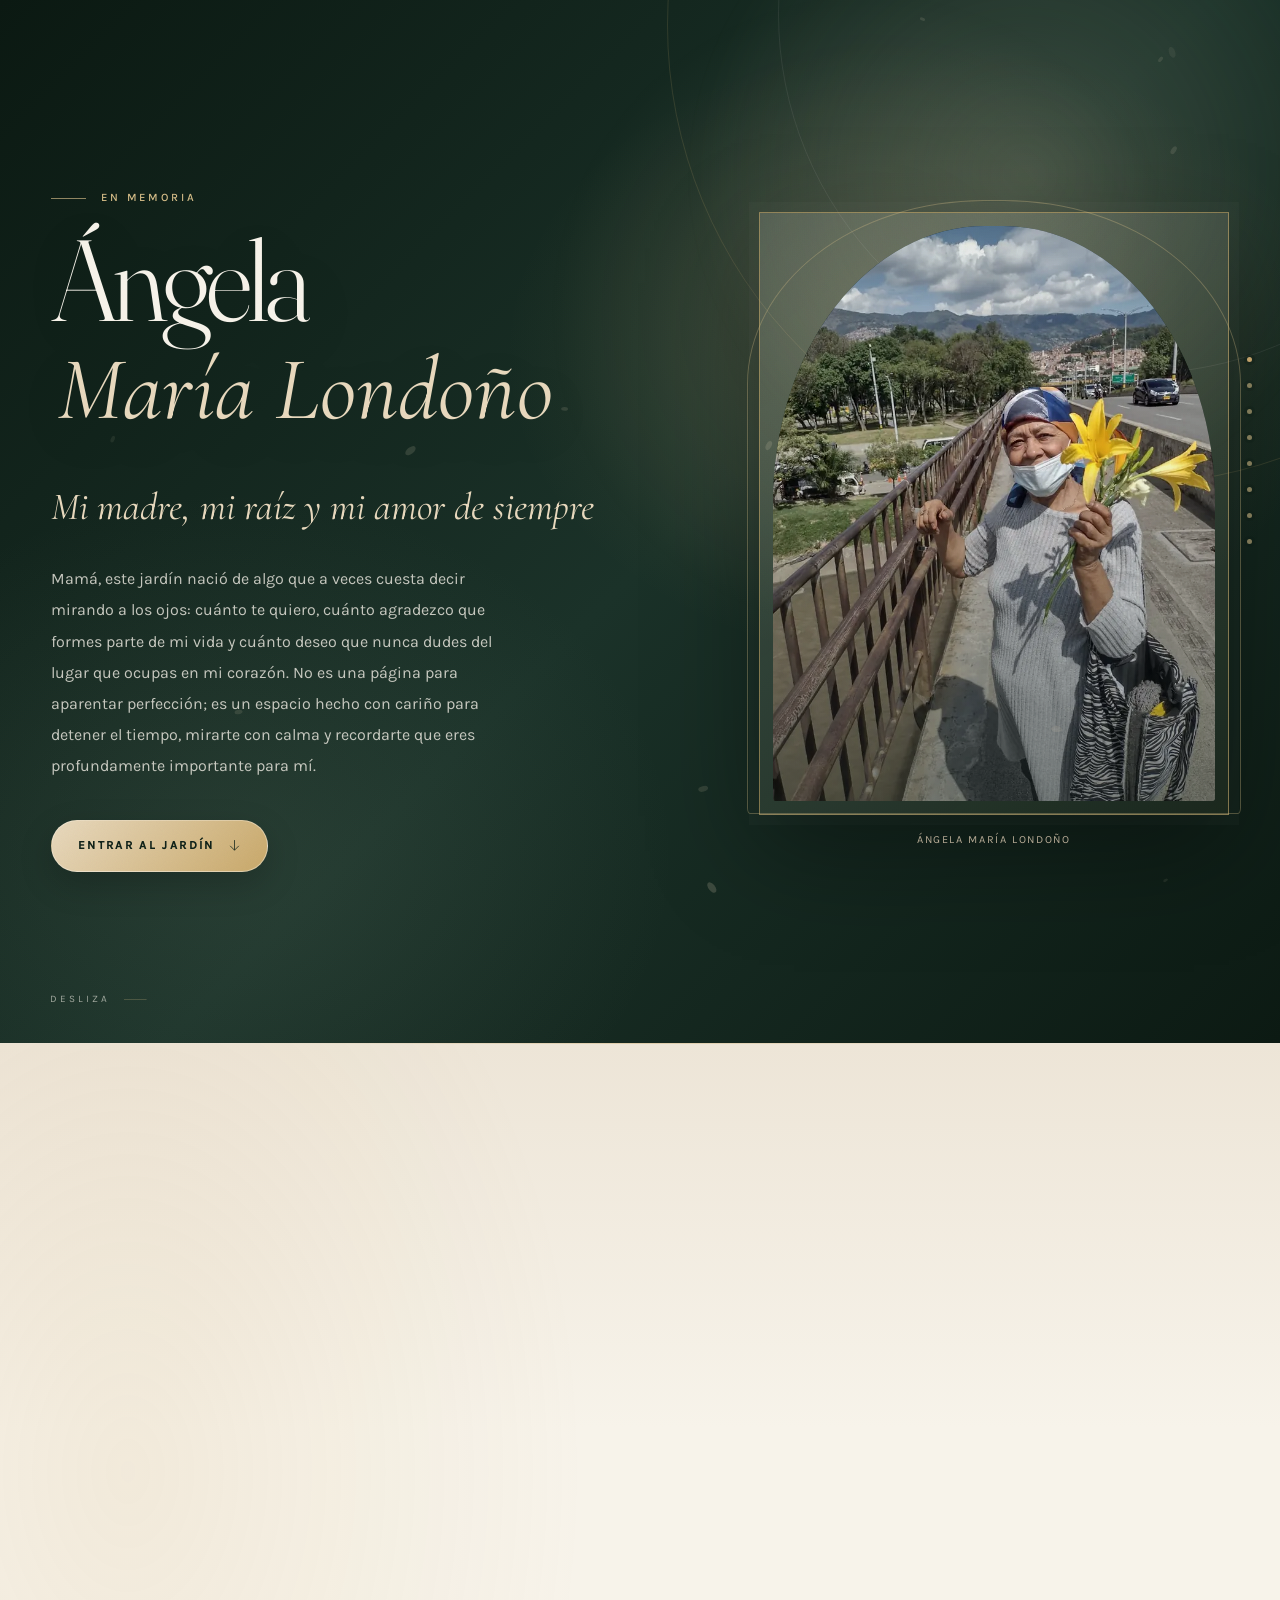
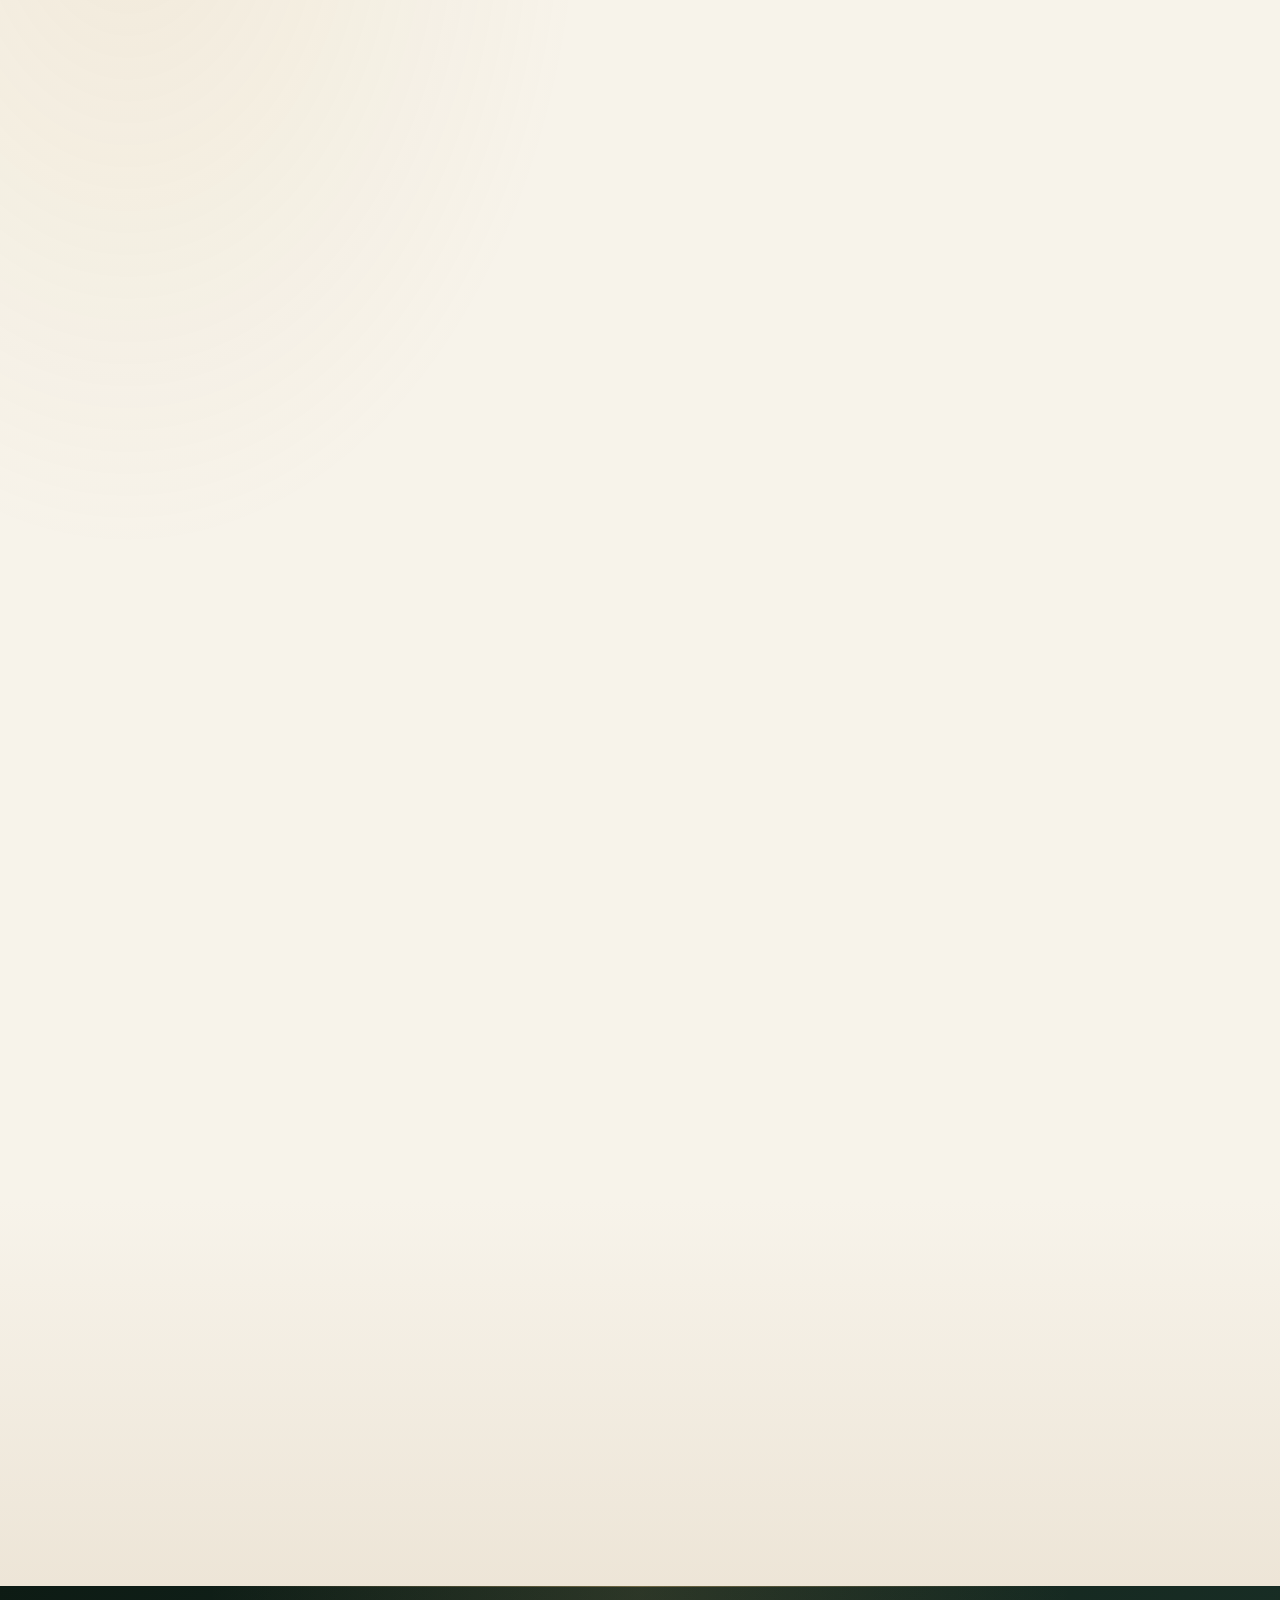
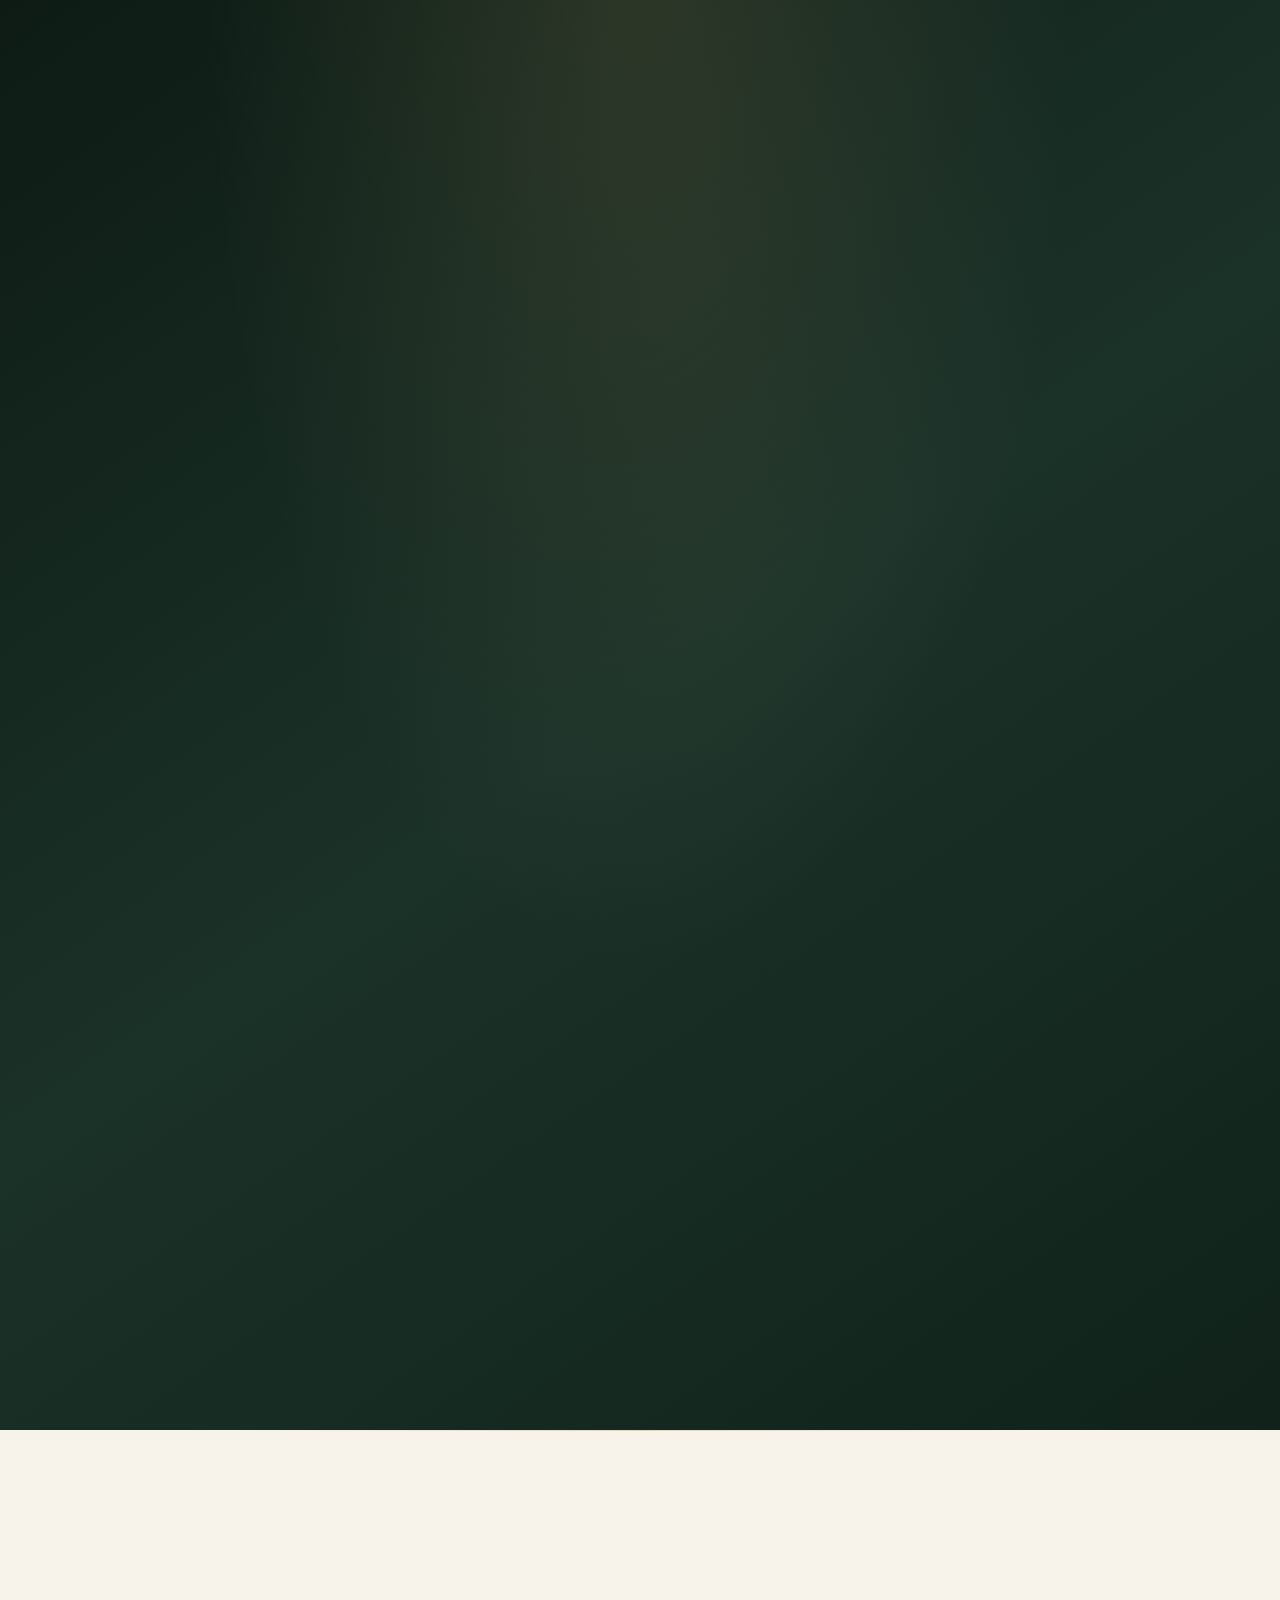
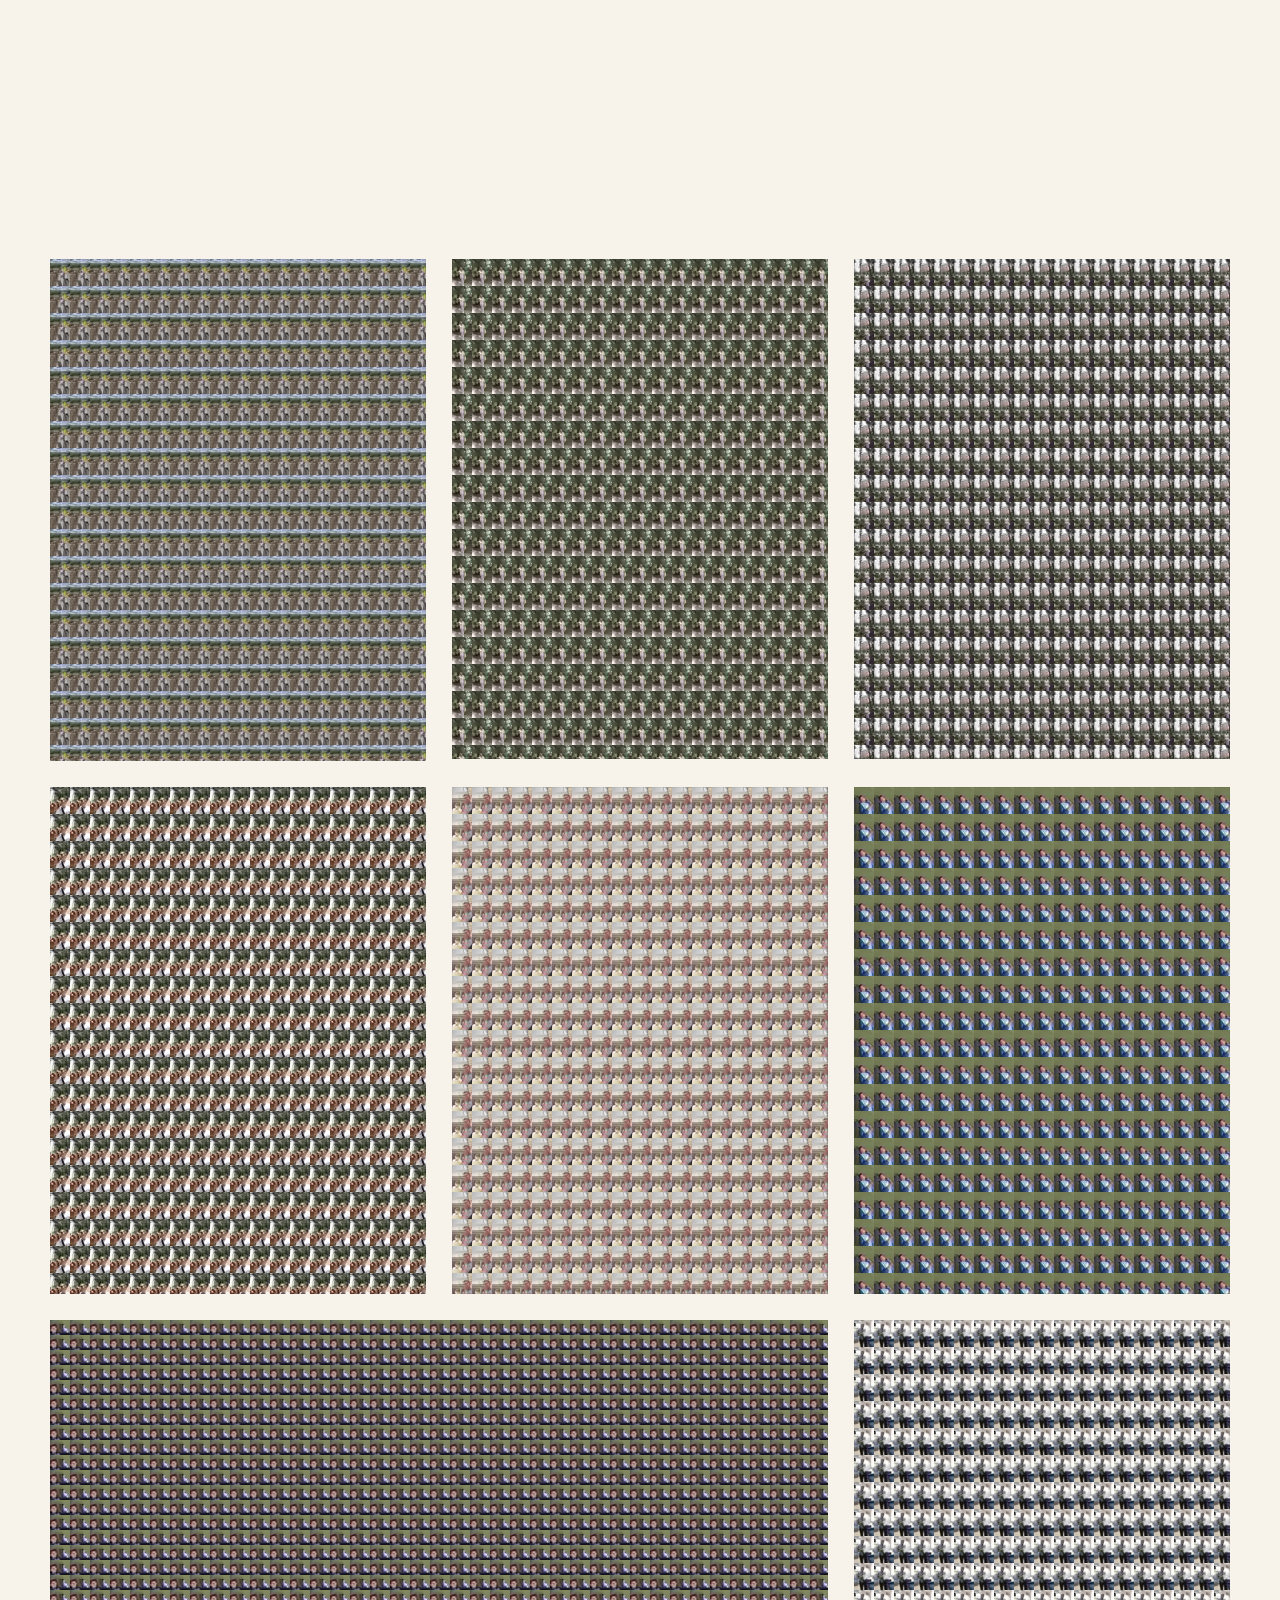
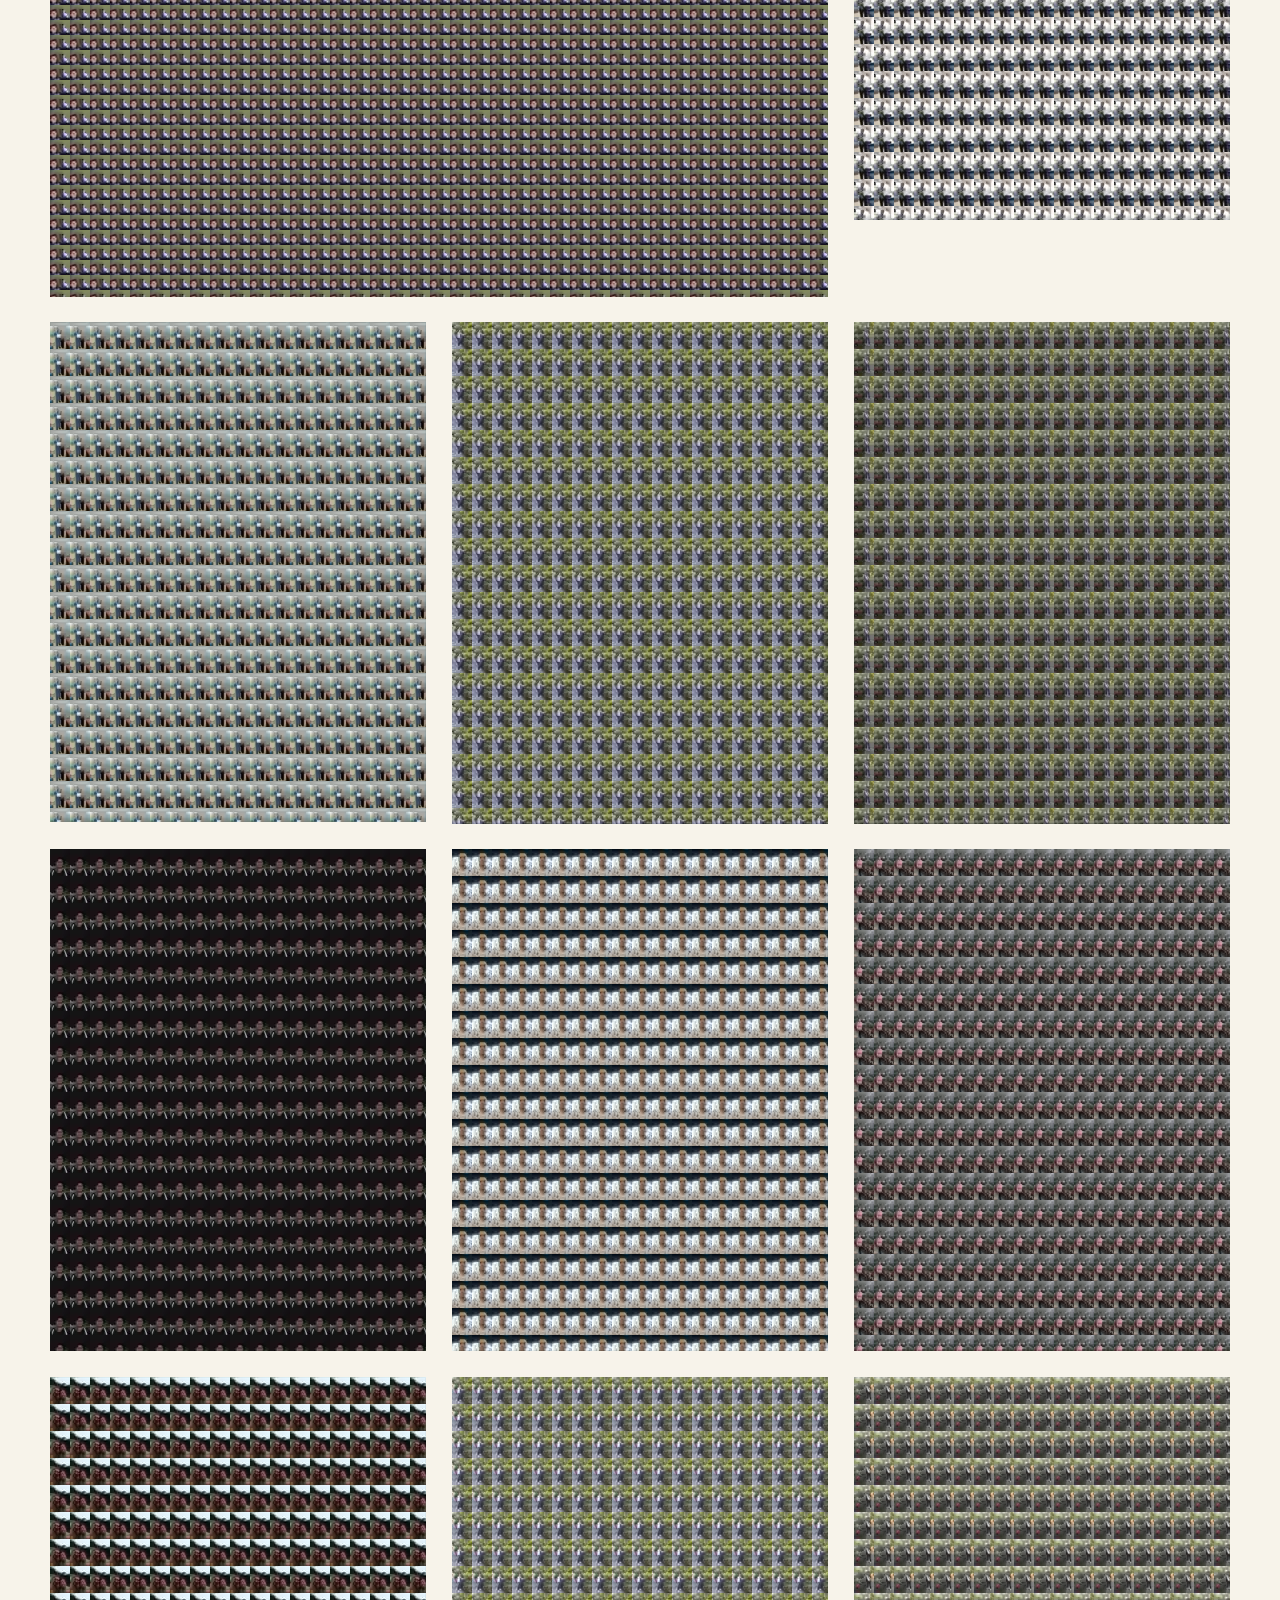
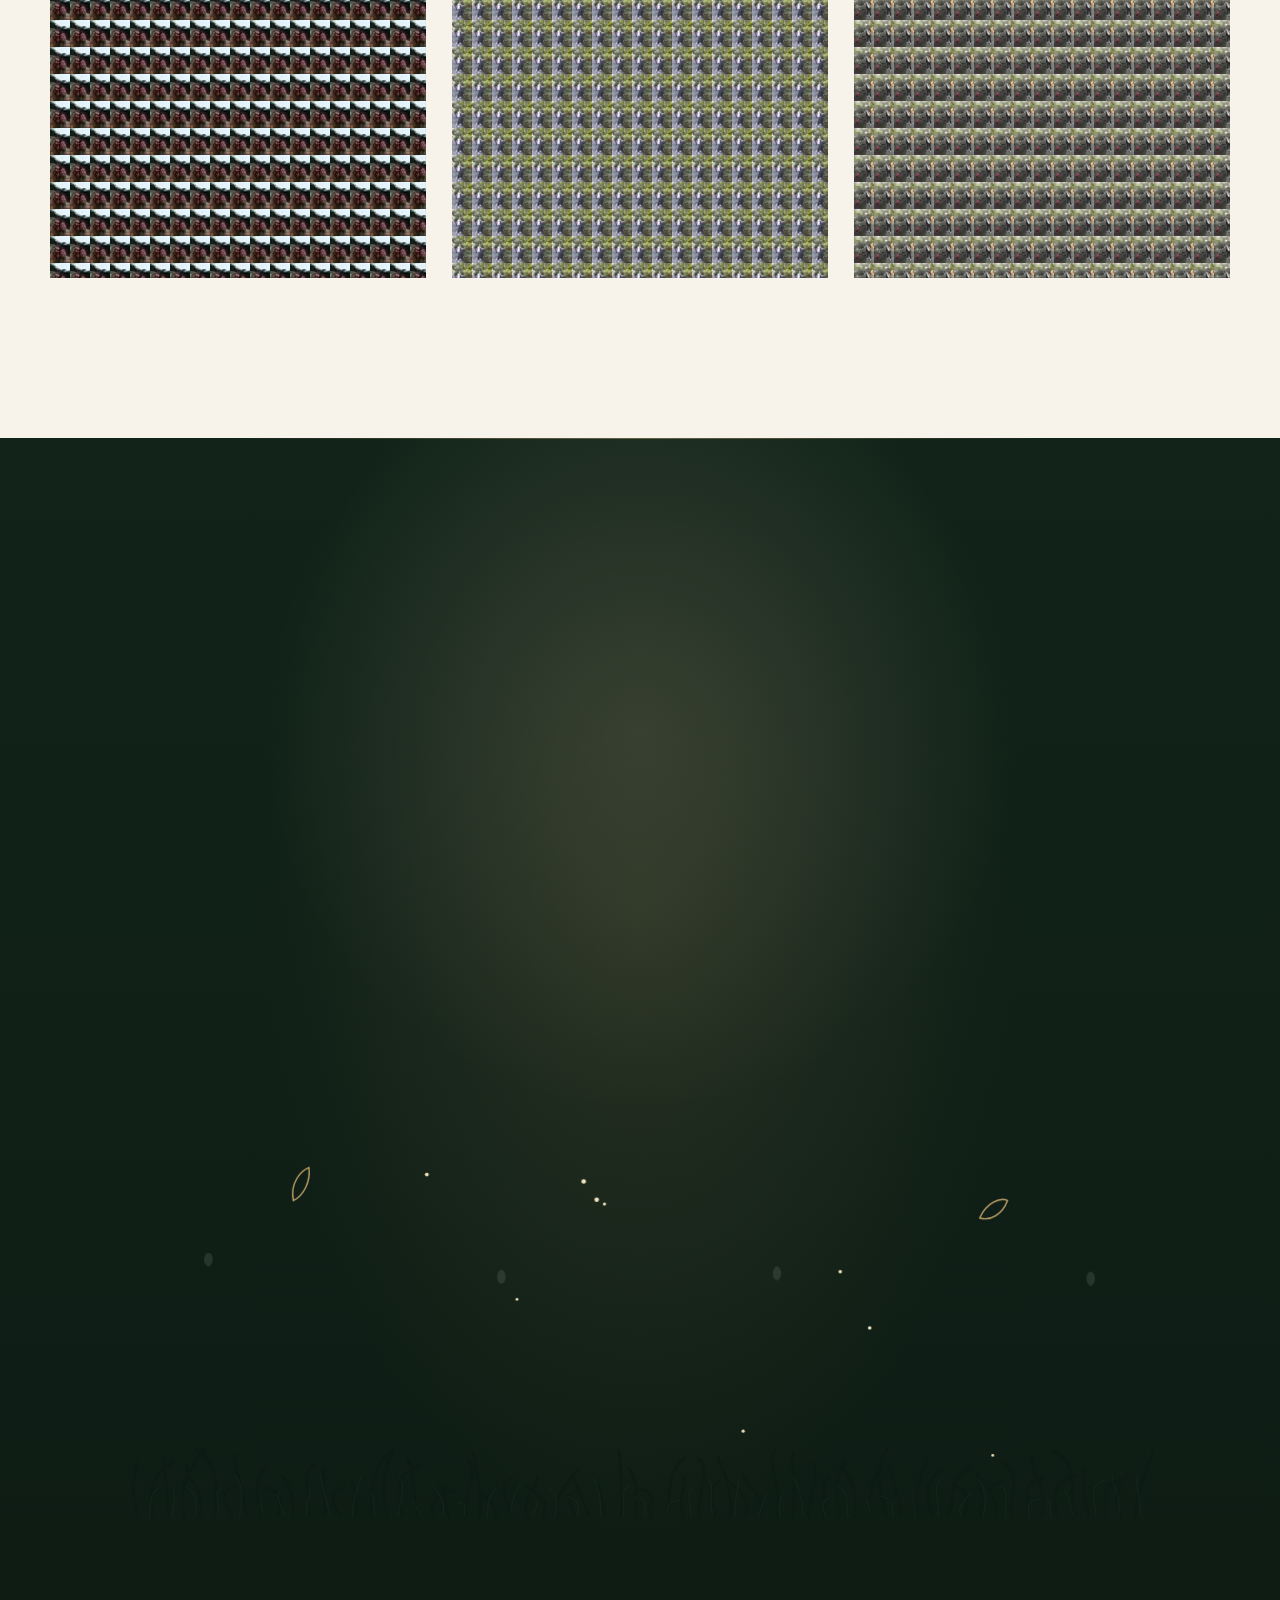
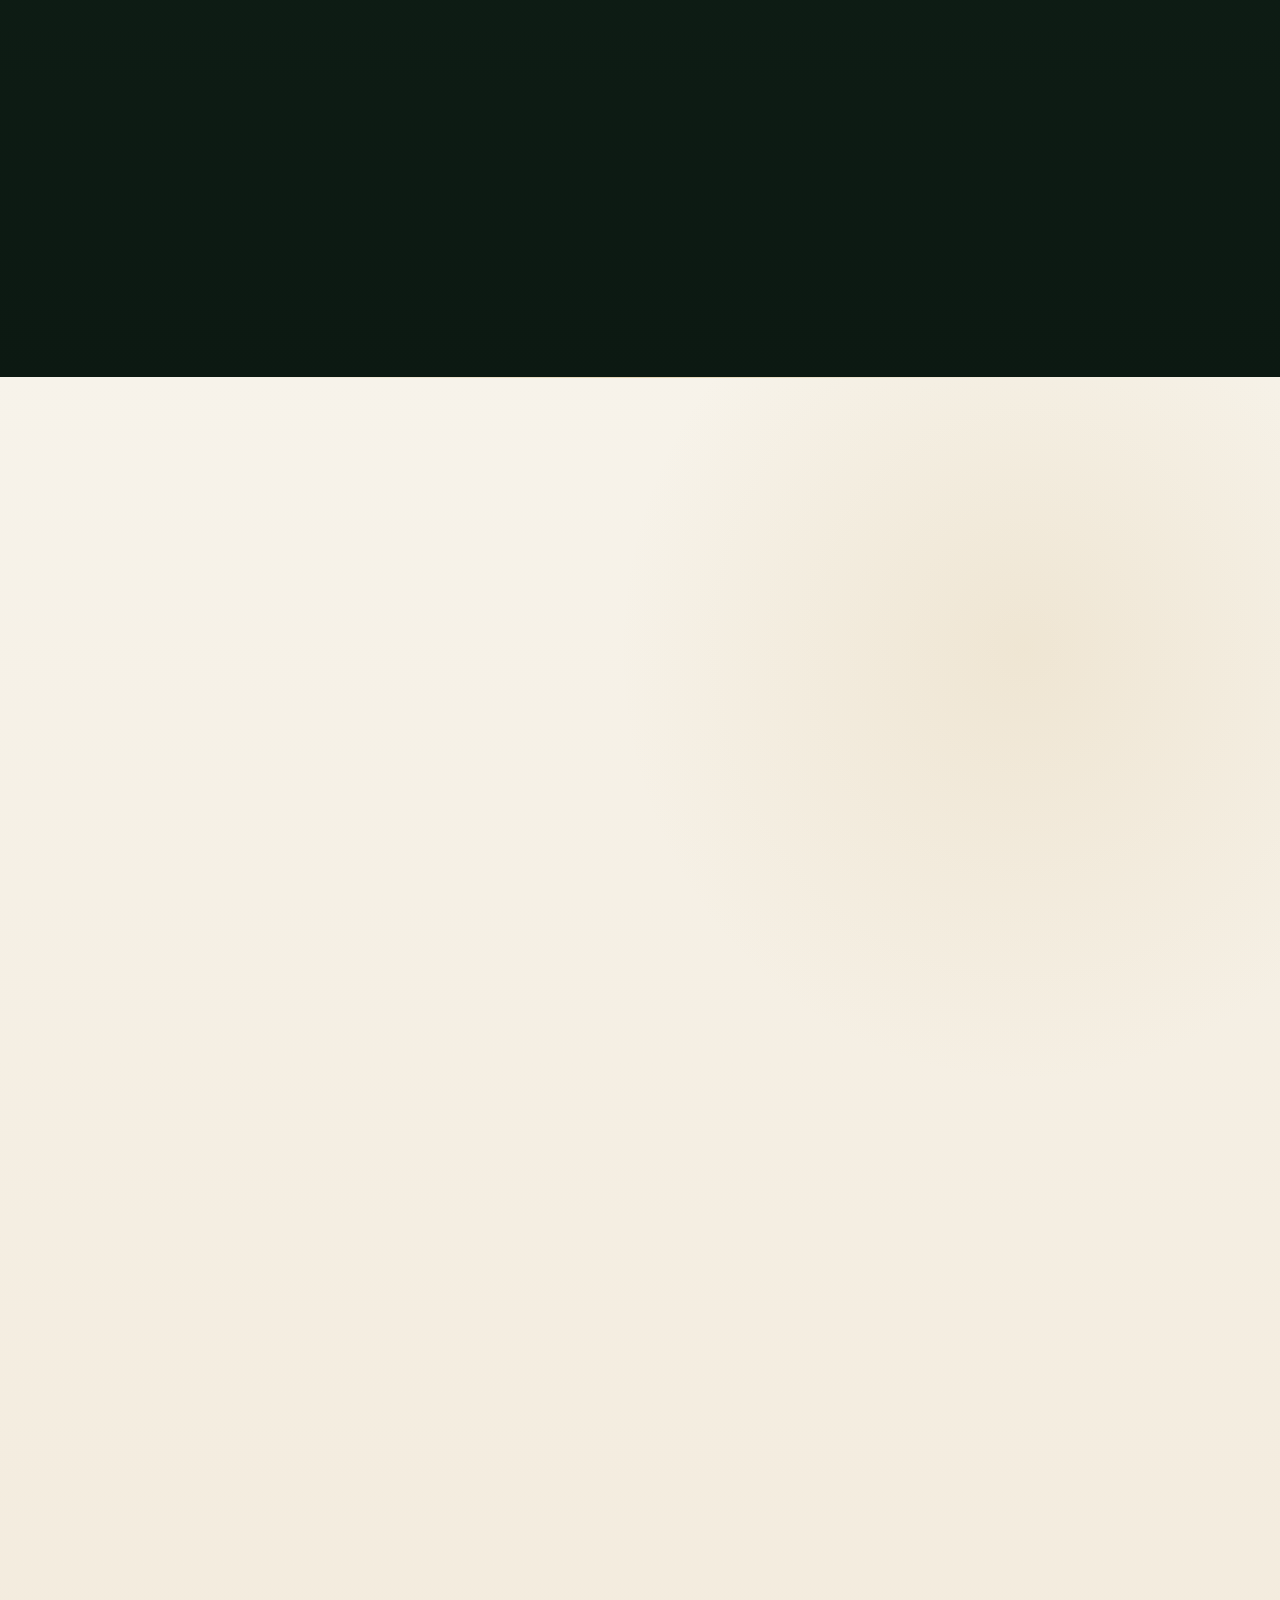
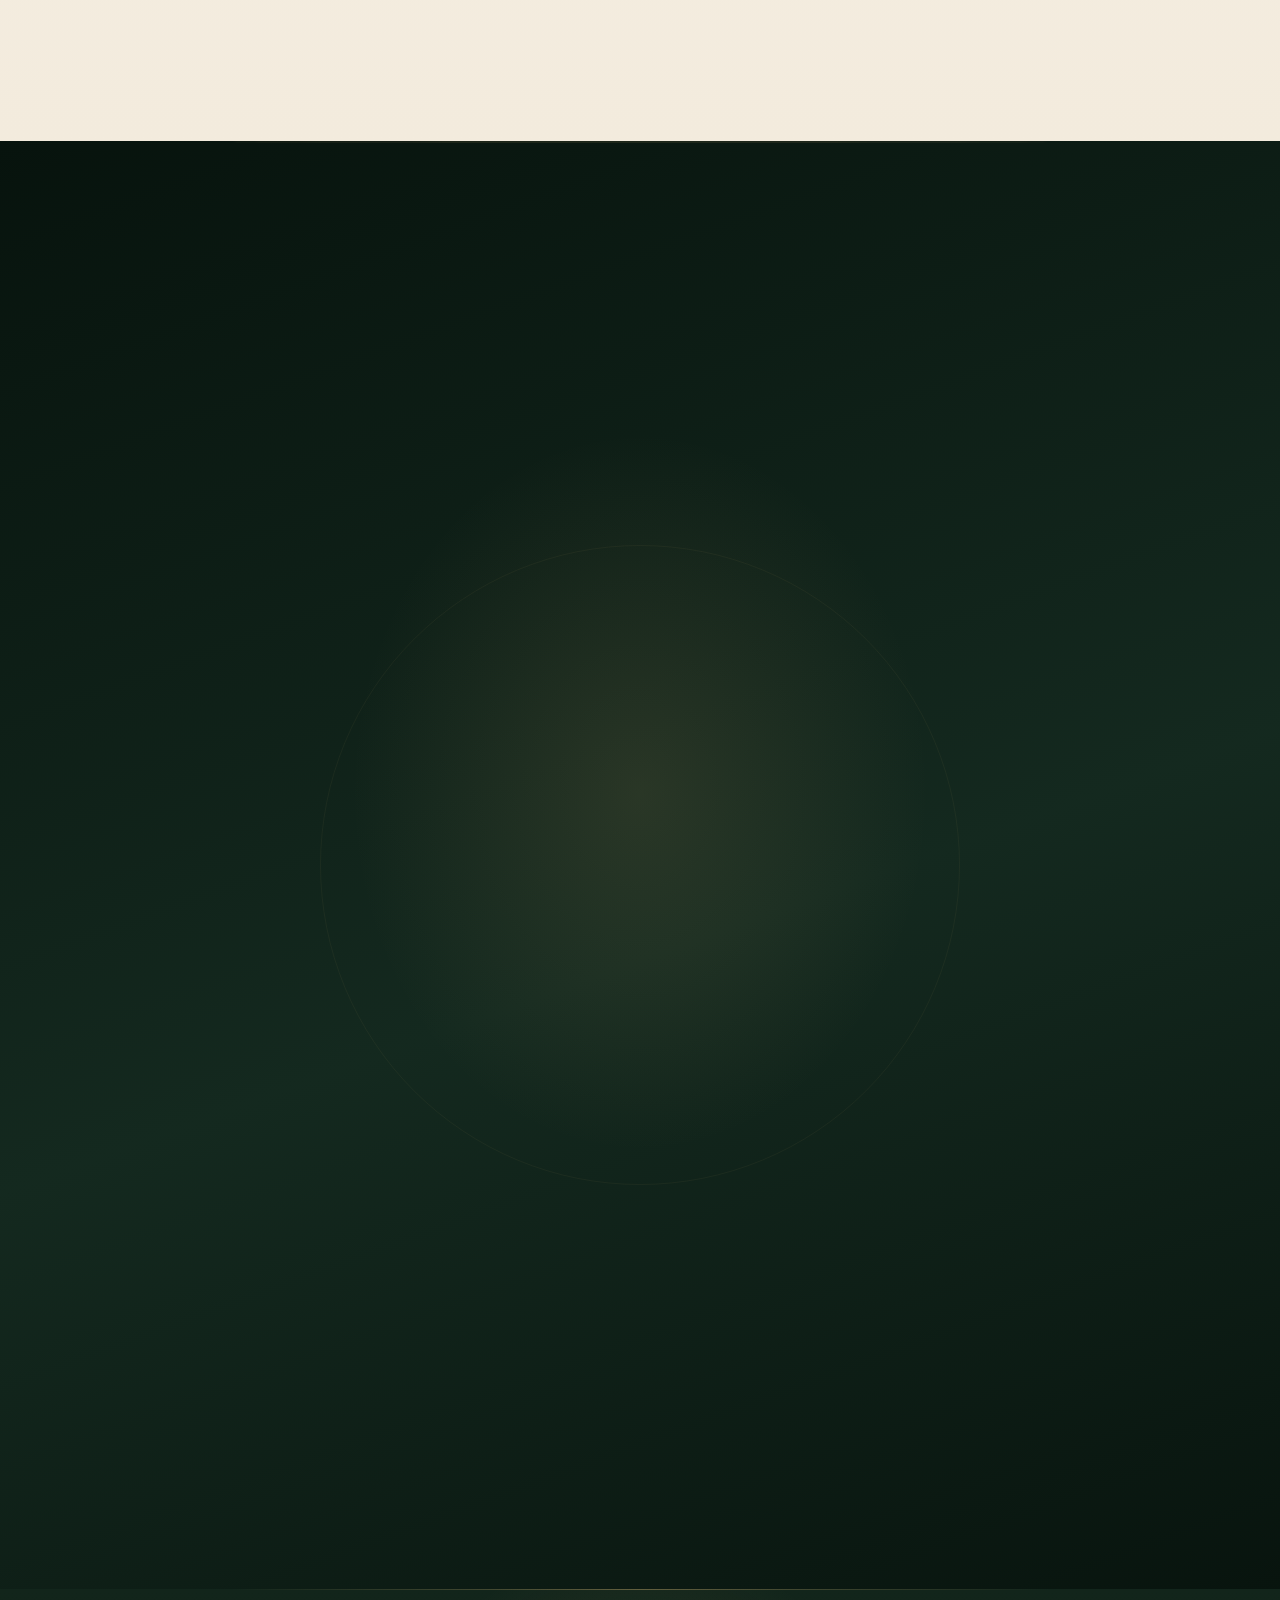
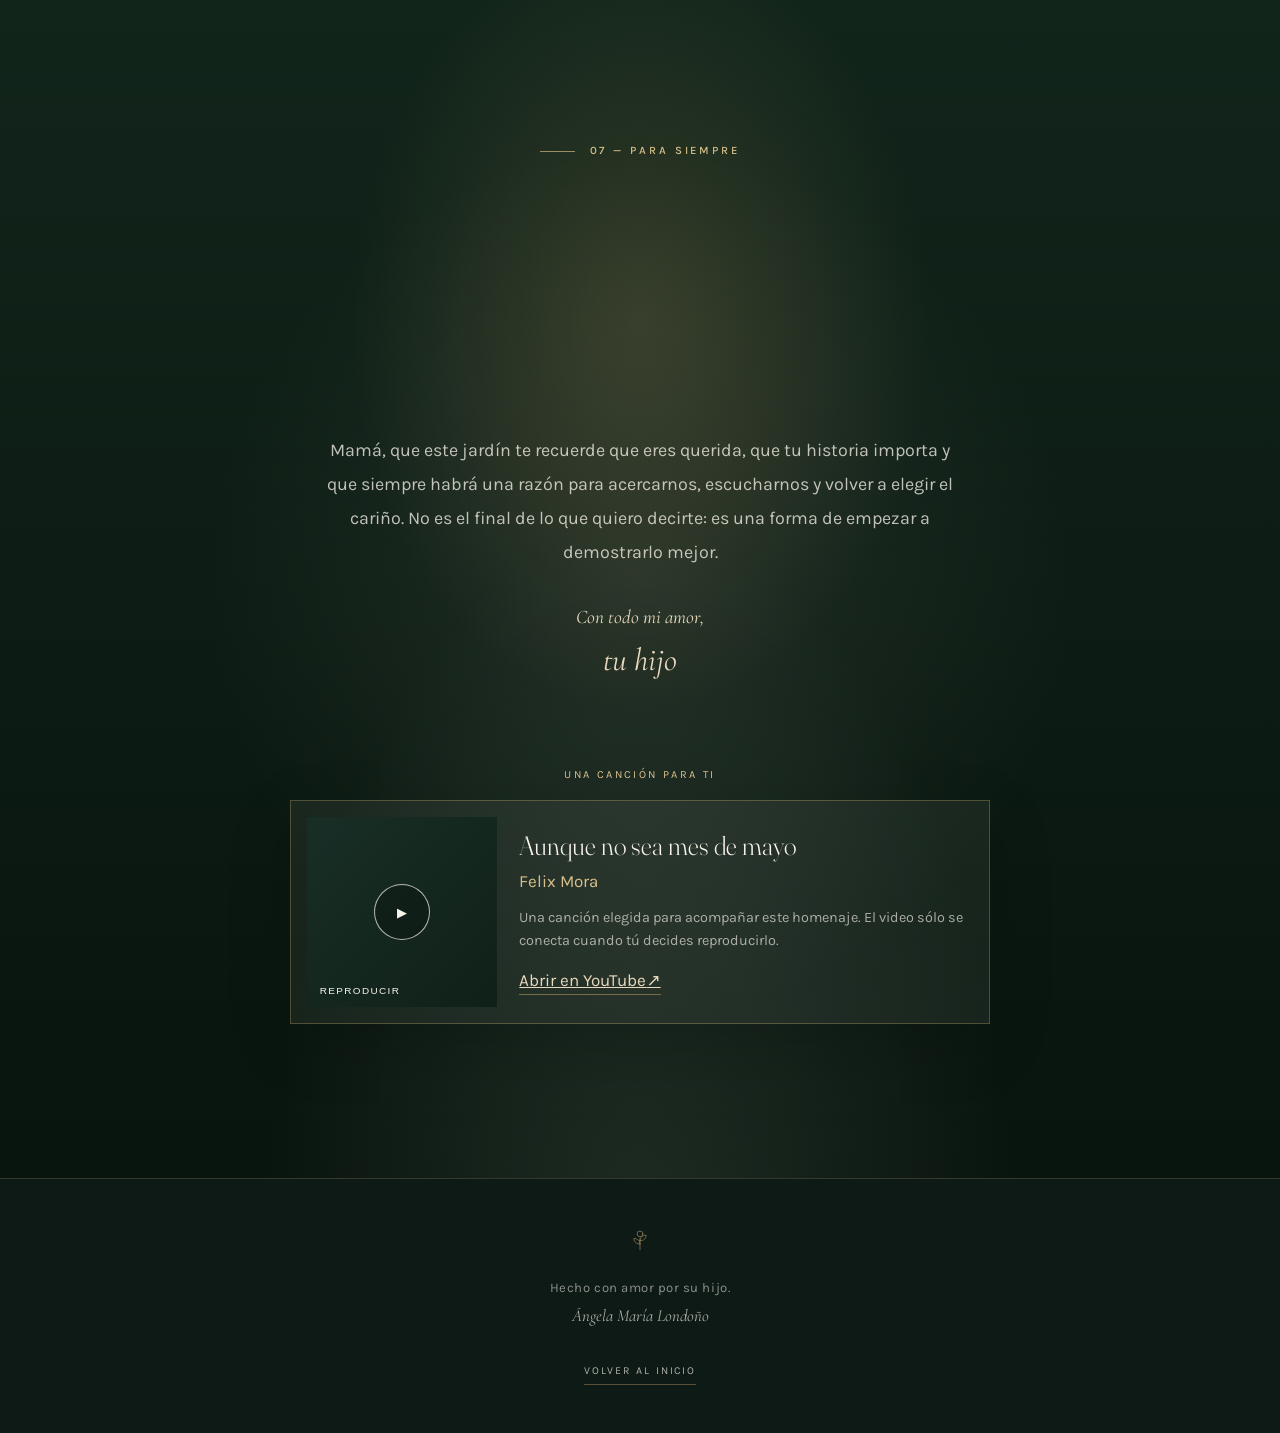
==== commit e5b08fb6: "Keep the editable memories timeline ready for confirmed stories" ====
--- a/docs/index.html
+++ b/docs/index.html
@@ -222,7 +222,7 @@
           <figure class="triptico__foto triptico__foto--der" data-revelar><span class="triptico__numero" aria-hidden="true">III</span><img src="assets/img/album-12-480.webp" width="480" height="640" loading="lazy" decoding="async" alt="Fotografía del álbum familiar seleccionada para este homenaje."><figcaption>Una parte de nuestra historia.</figcaption></figure>
         </div>
         <div class="recuerdos__nota" data-revelar><span class="recuerdos__filete" aria-hidden="true"></span><p>Las historias verdaderas merecen ser contadas con verdad.</p><a class="enlace-flecha" href="#galeria">Recorrer todas las fotografías <span aria-hidden="true">↗</span></a></div>
-        <ol class="linea" id="linea" aria-label="Recuerdos confirmados de Ángela" hidden></ol>
+        <ol class="linea" id="linea" aria-label="Recuerdos confirmados de Ángela"></ol>
         <div class="vacio" id="recuerdos-vacio" hidden></div>
       </div>
     </section>
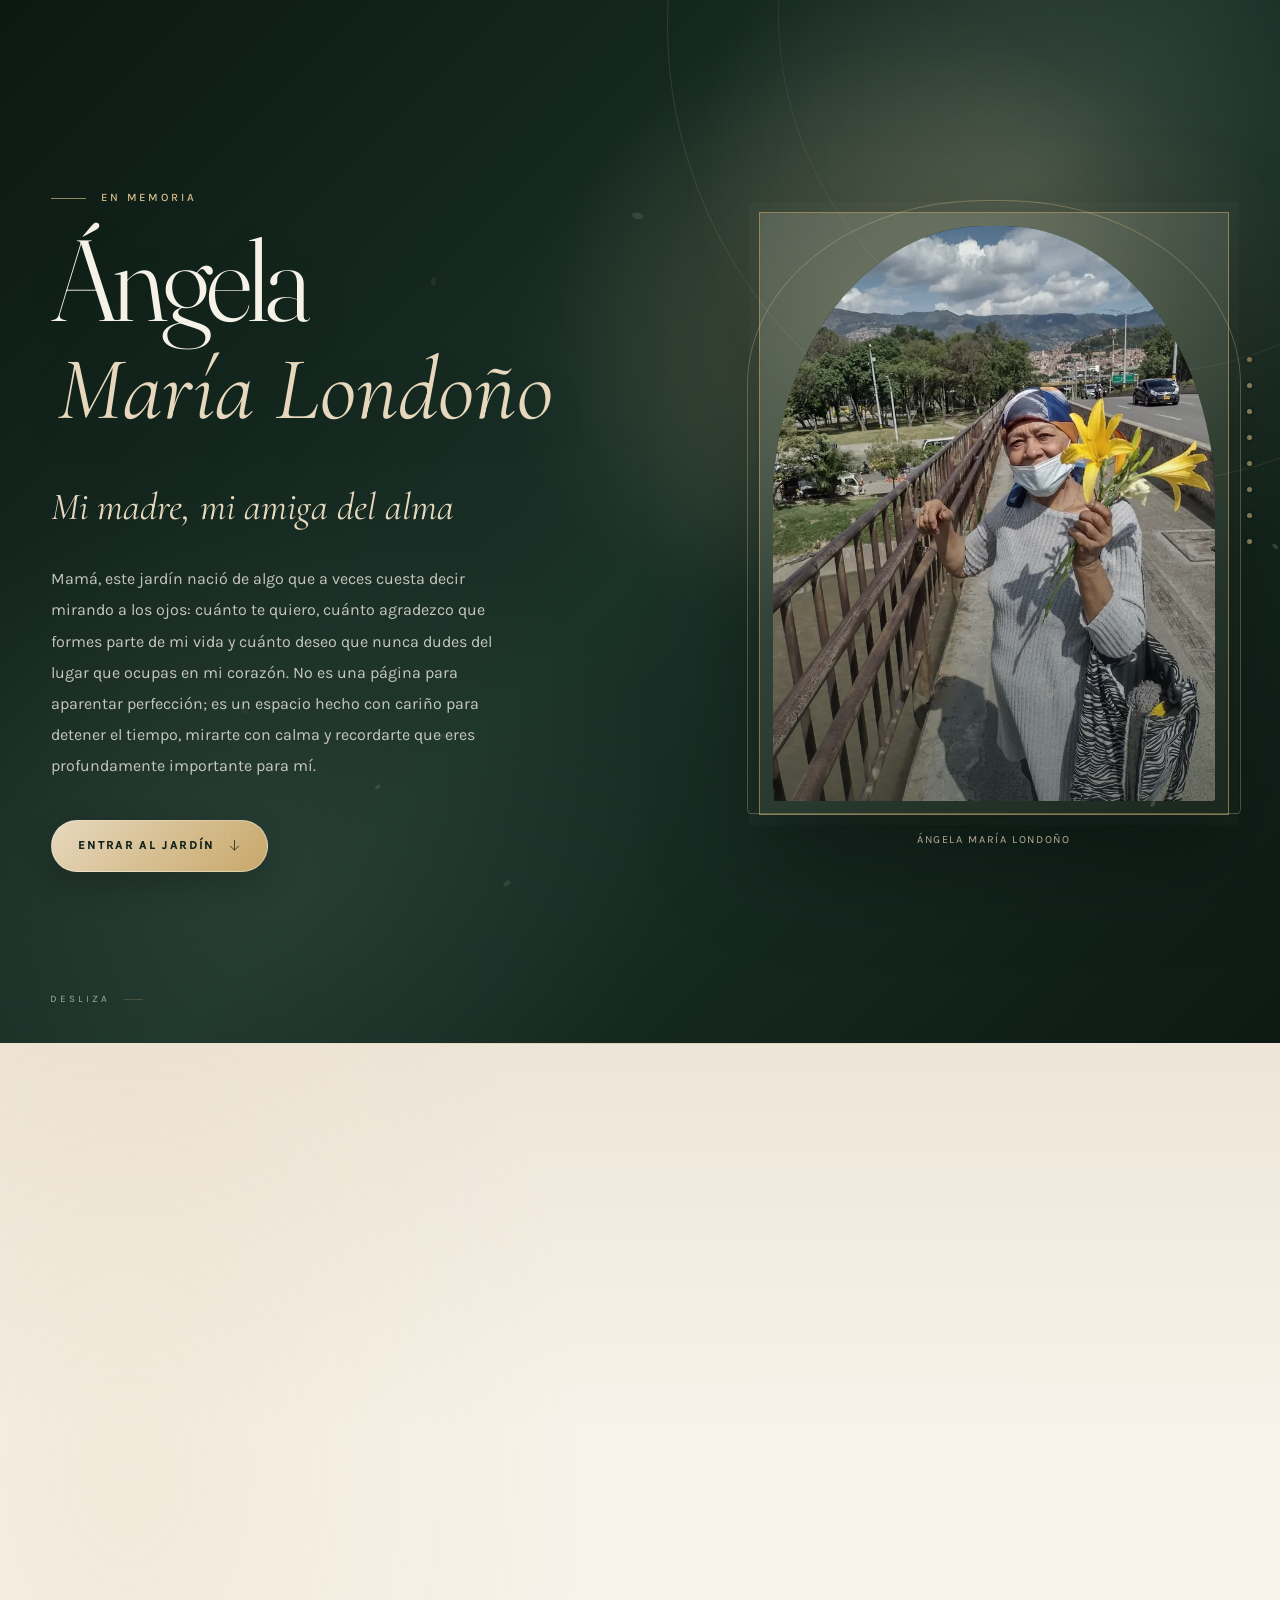
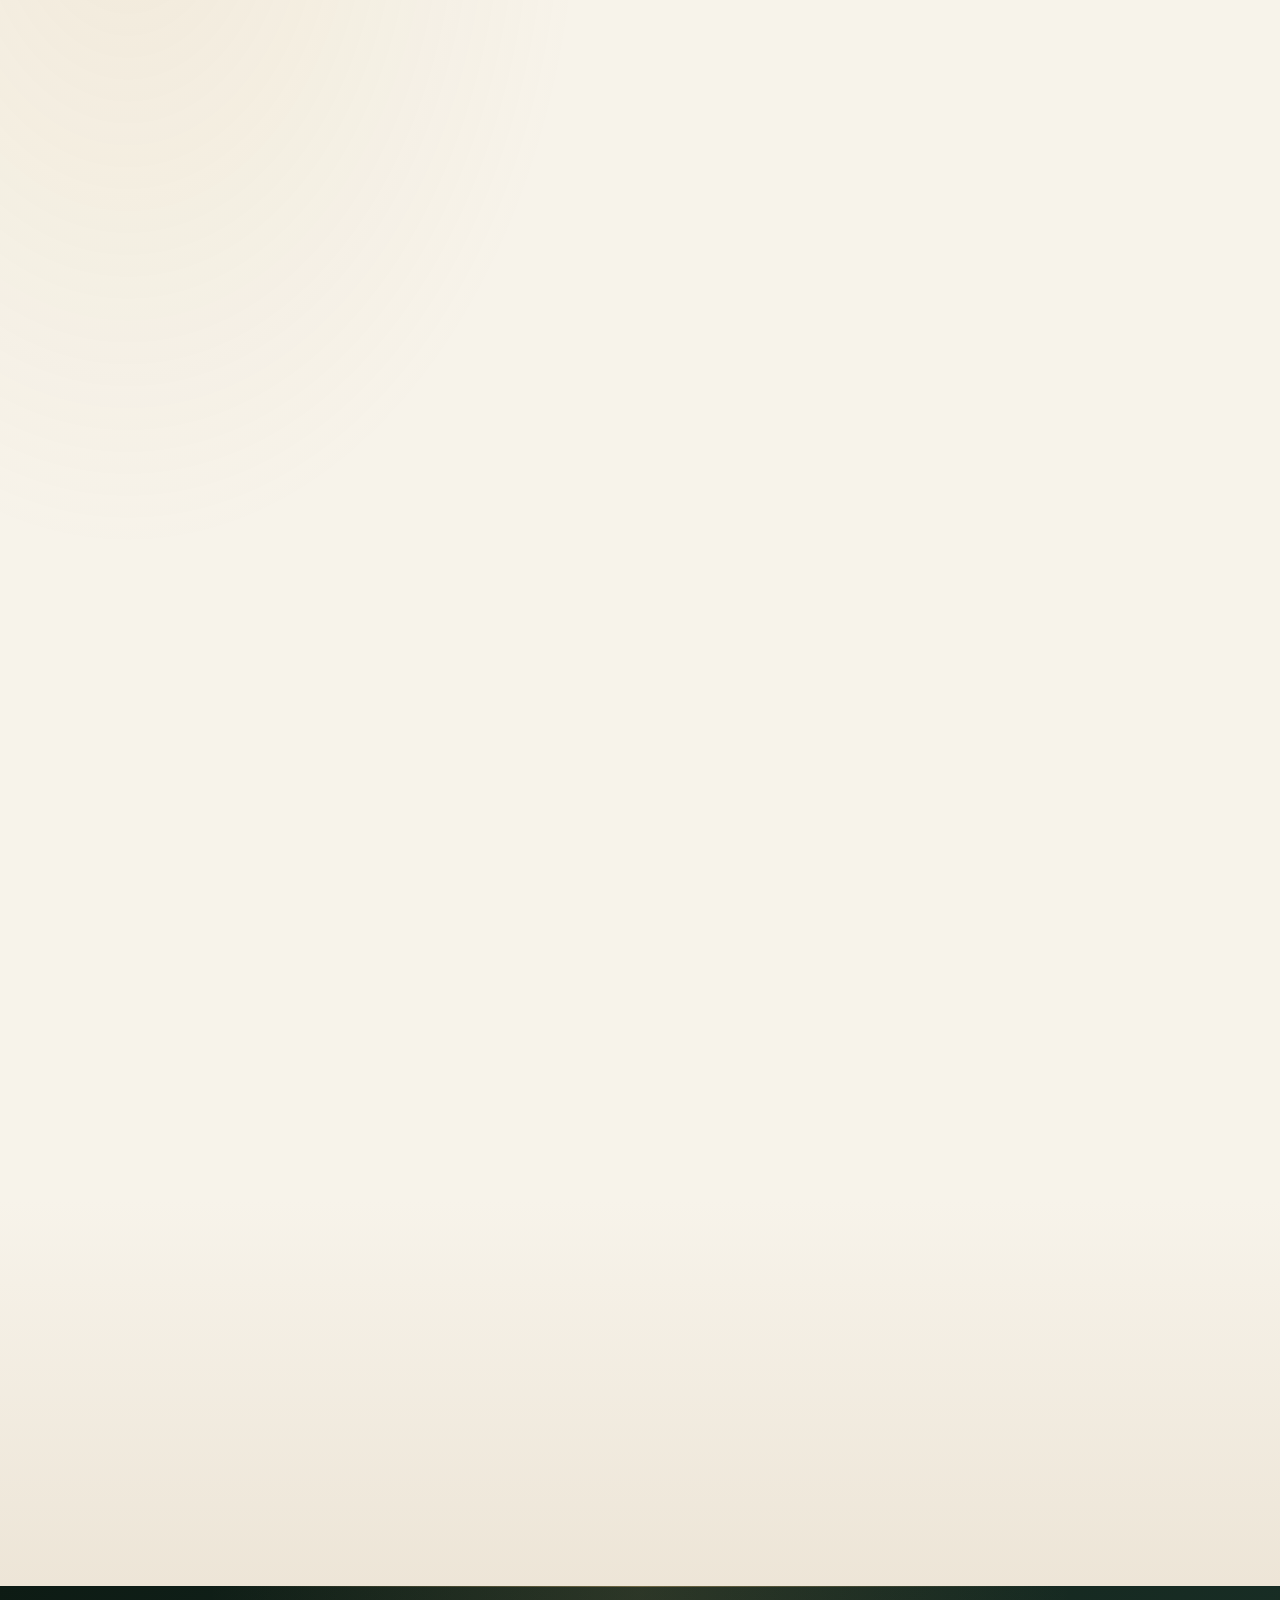
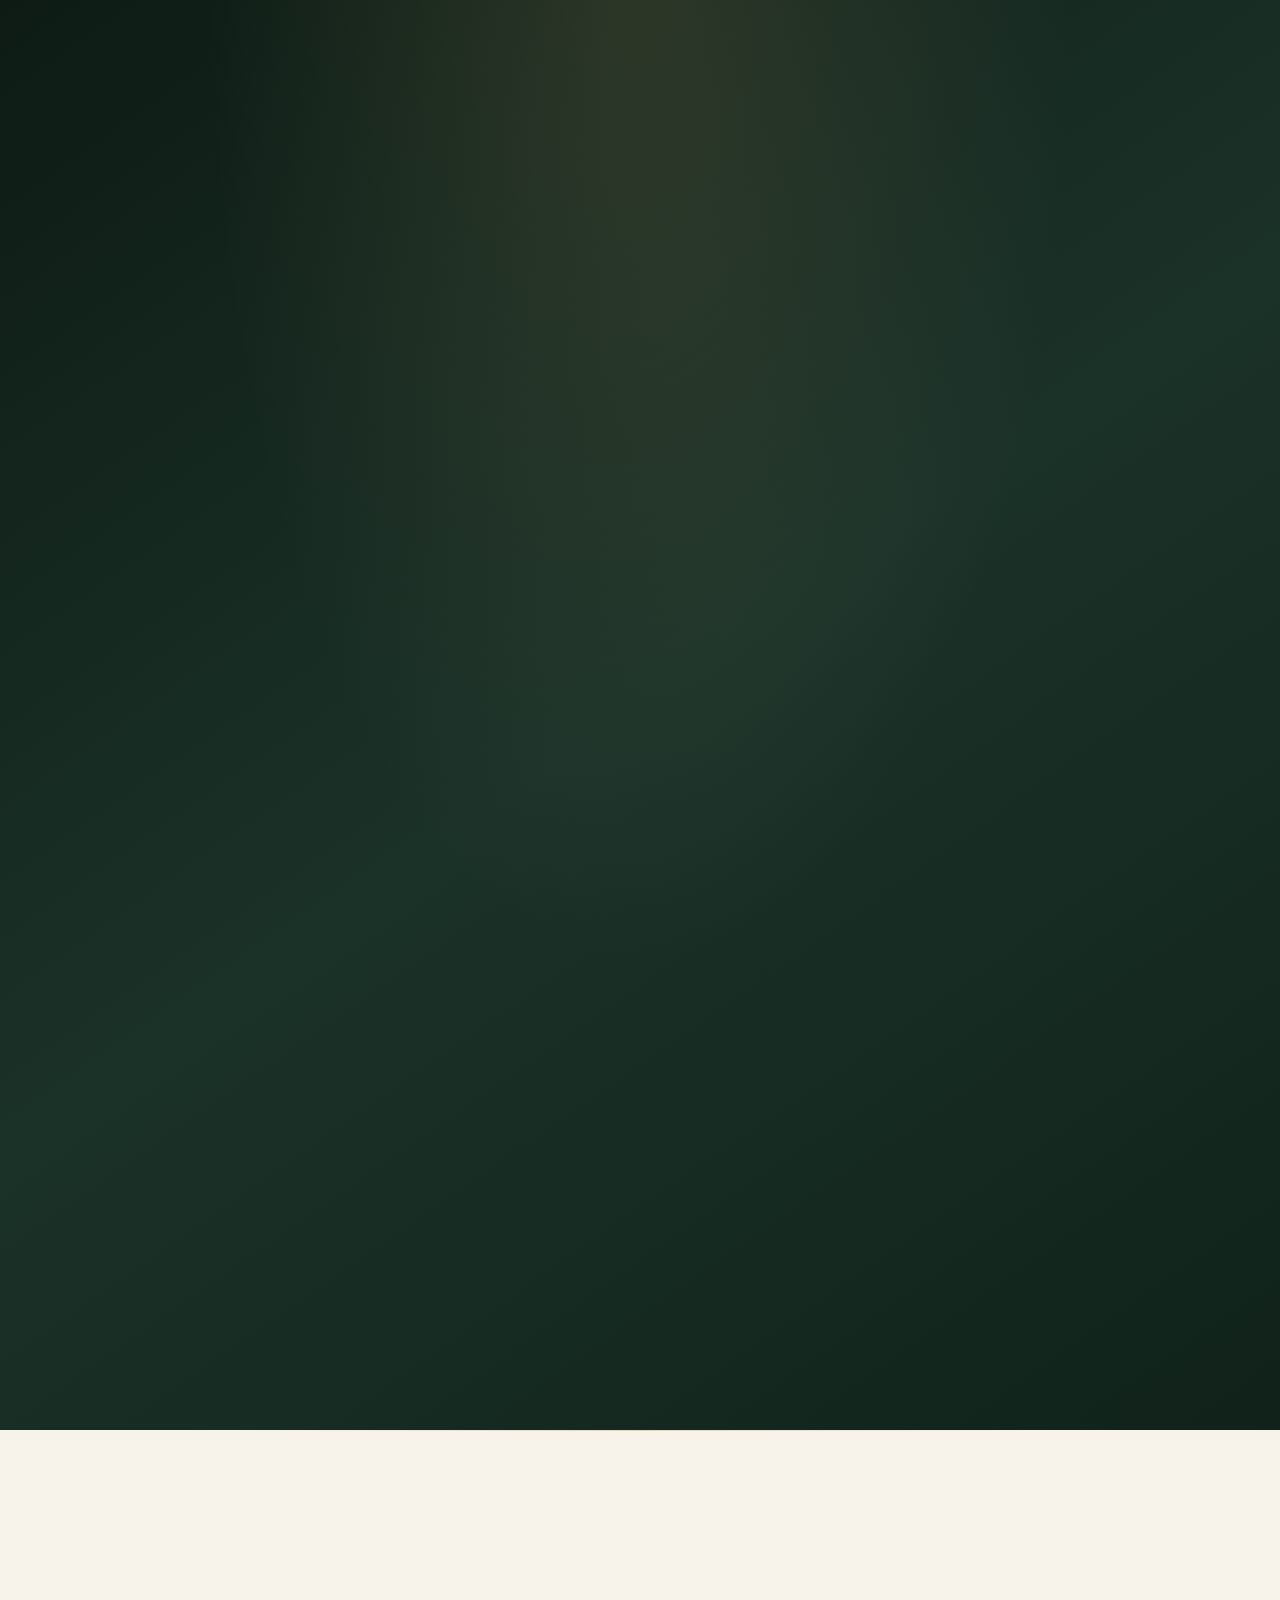
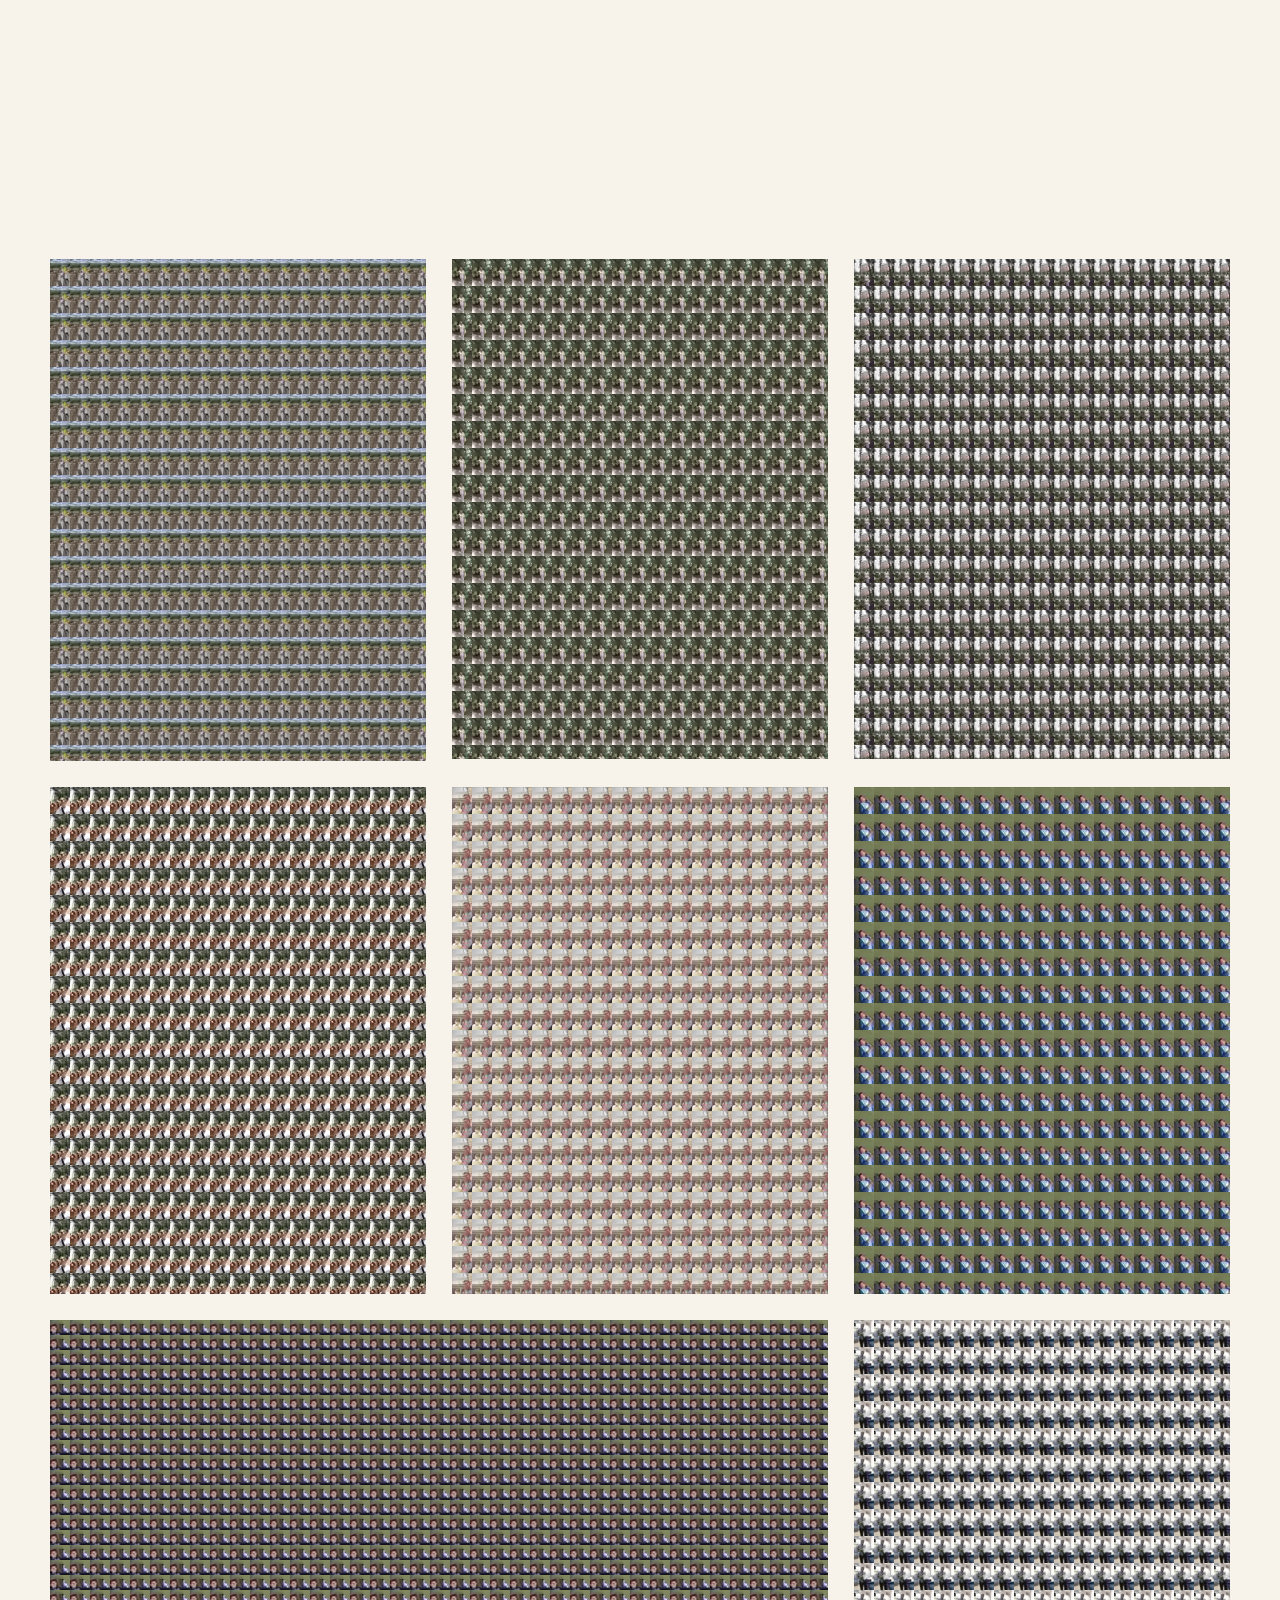
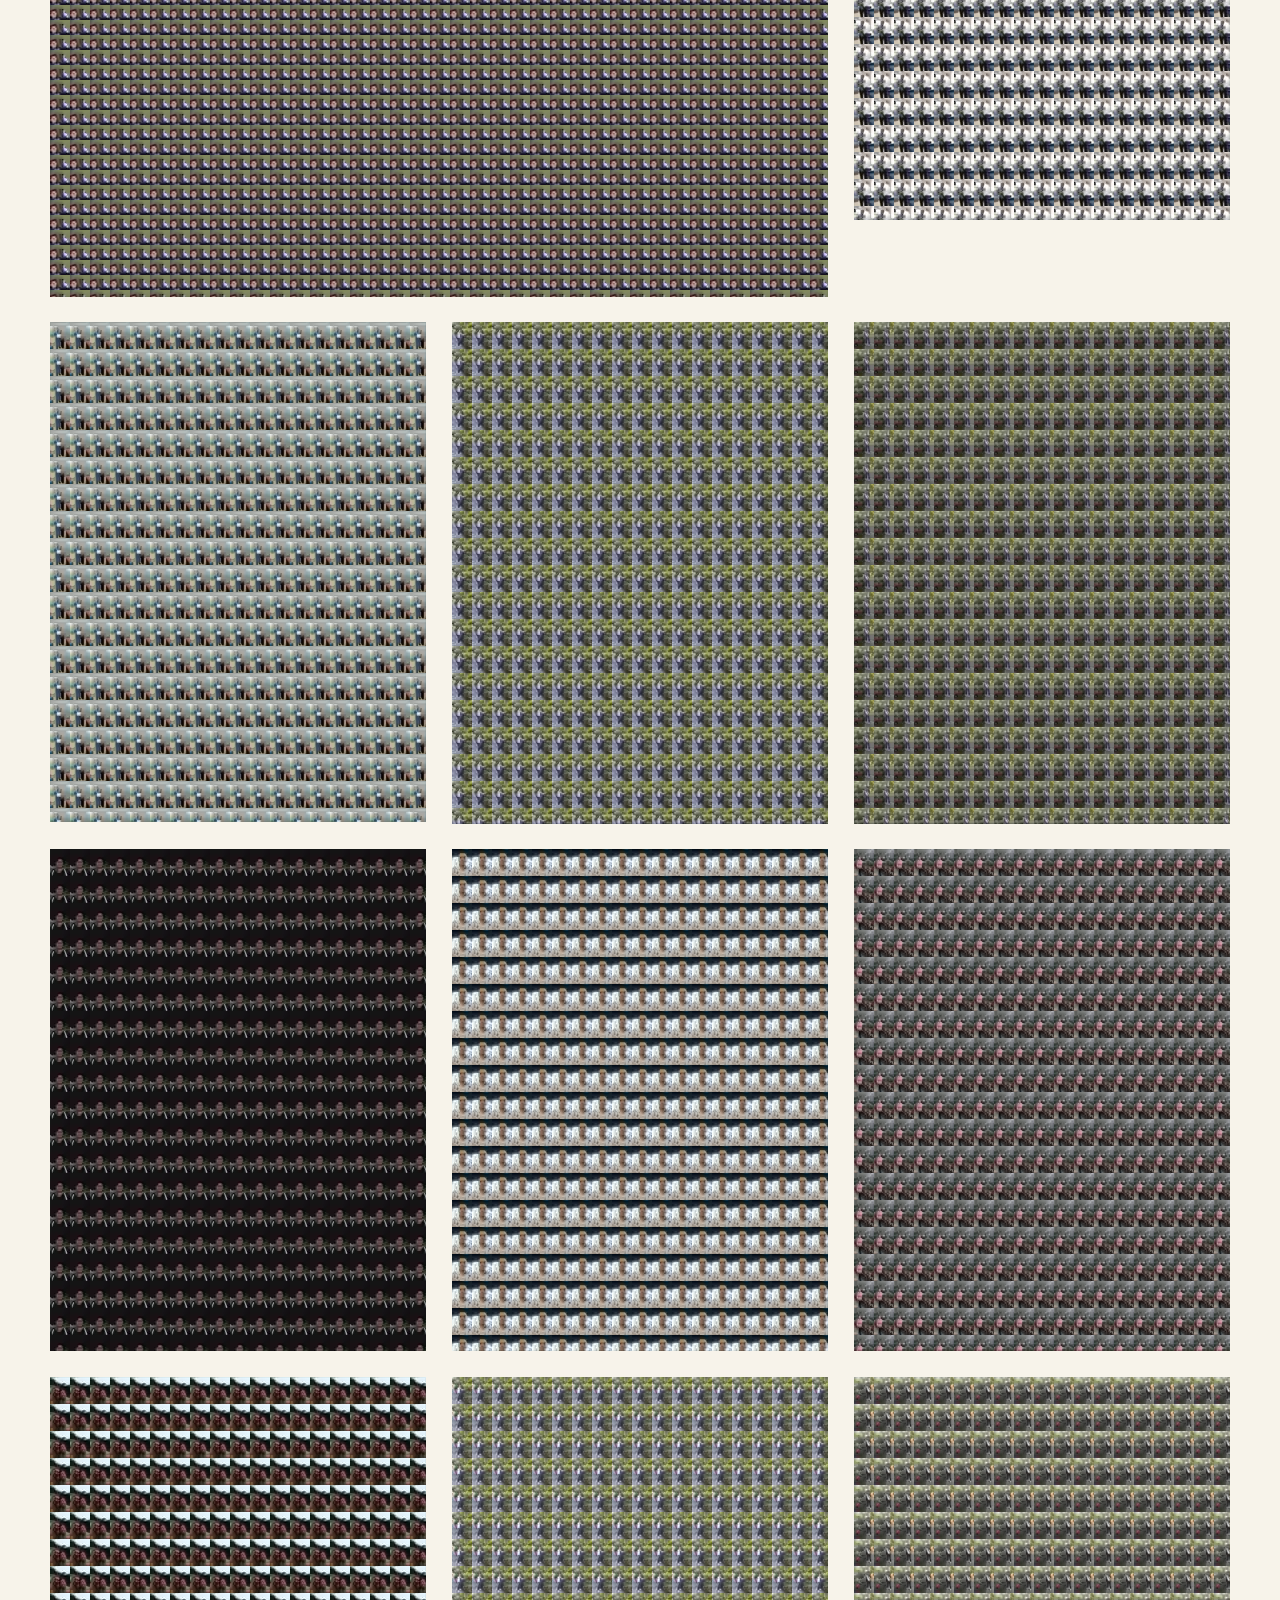
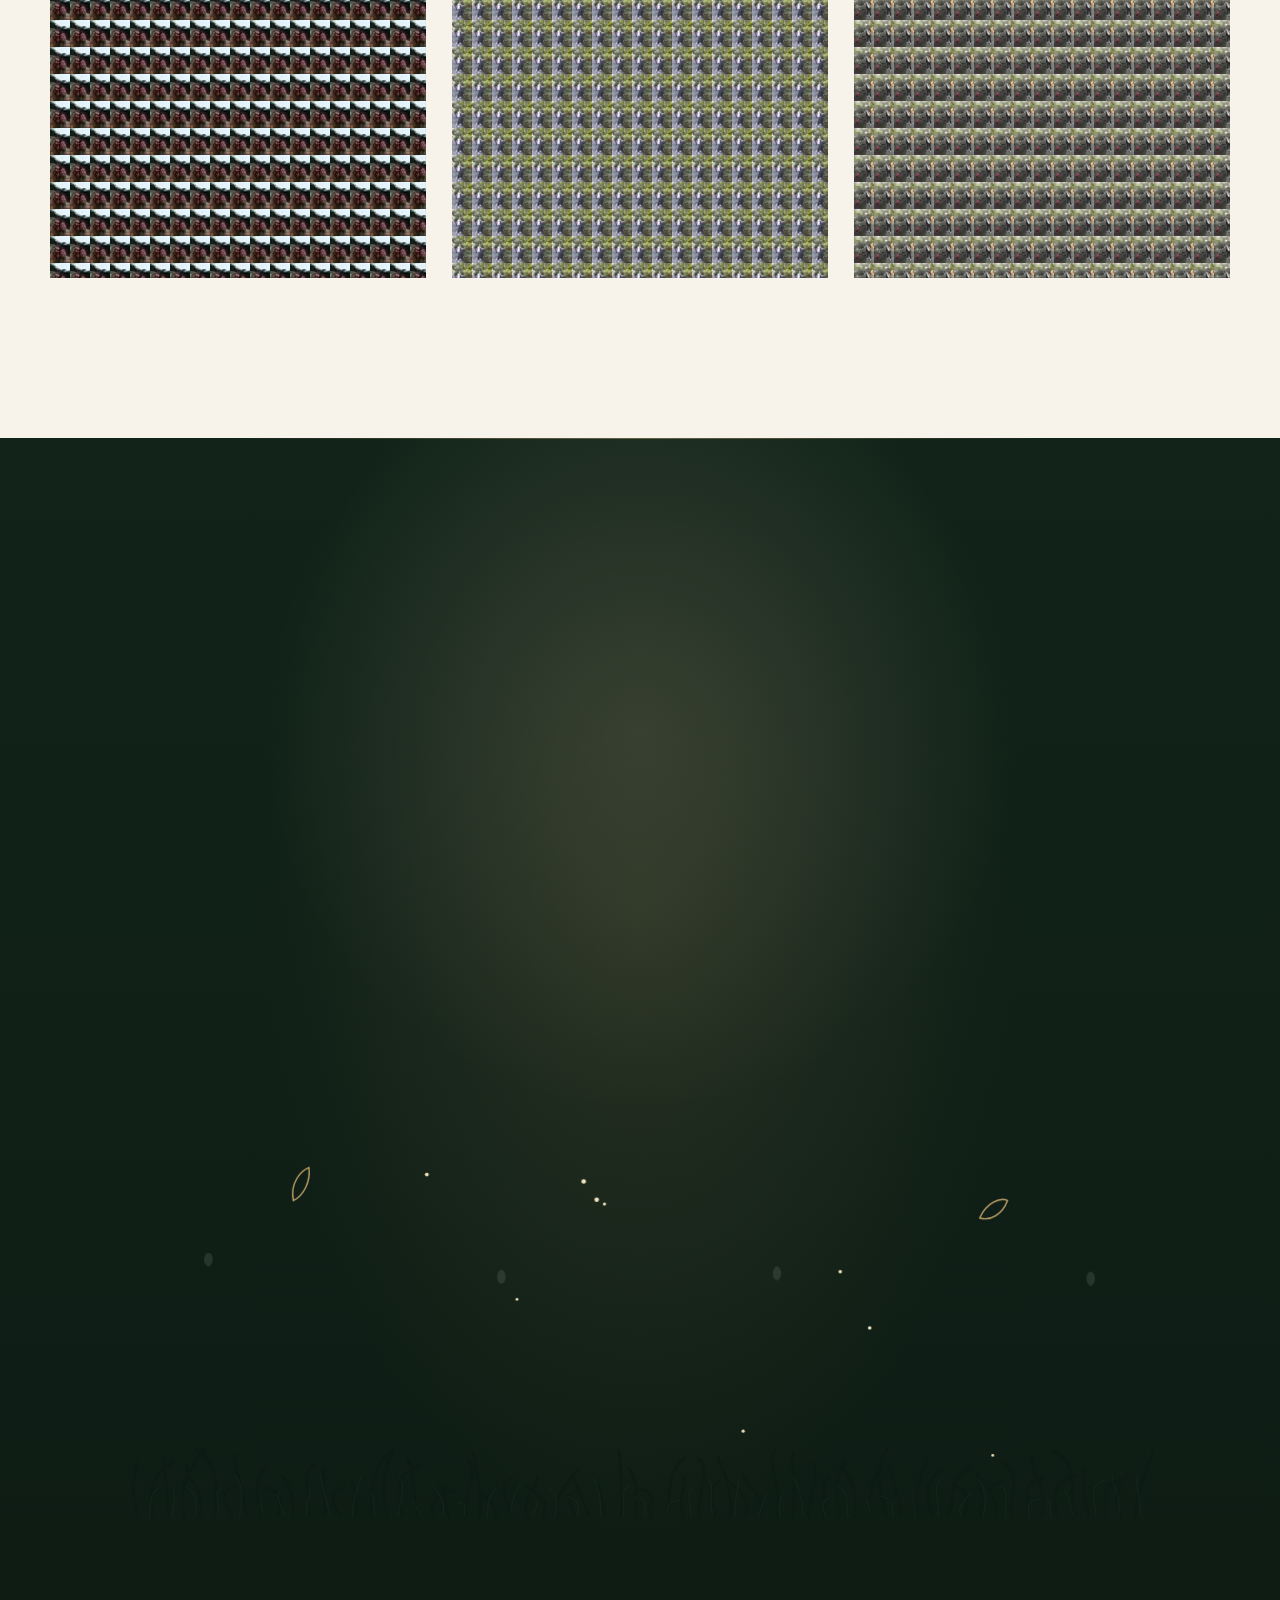
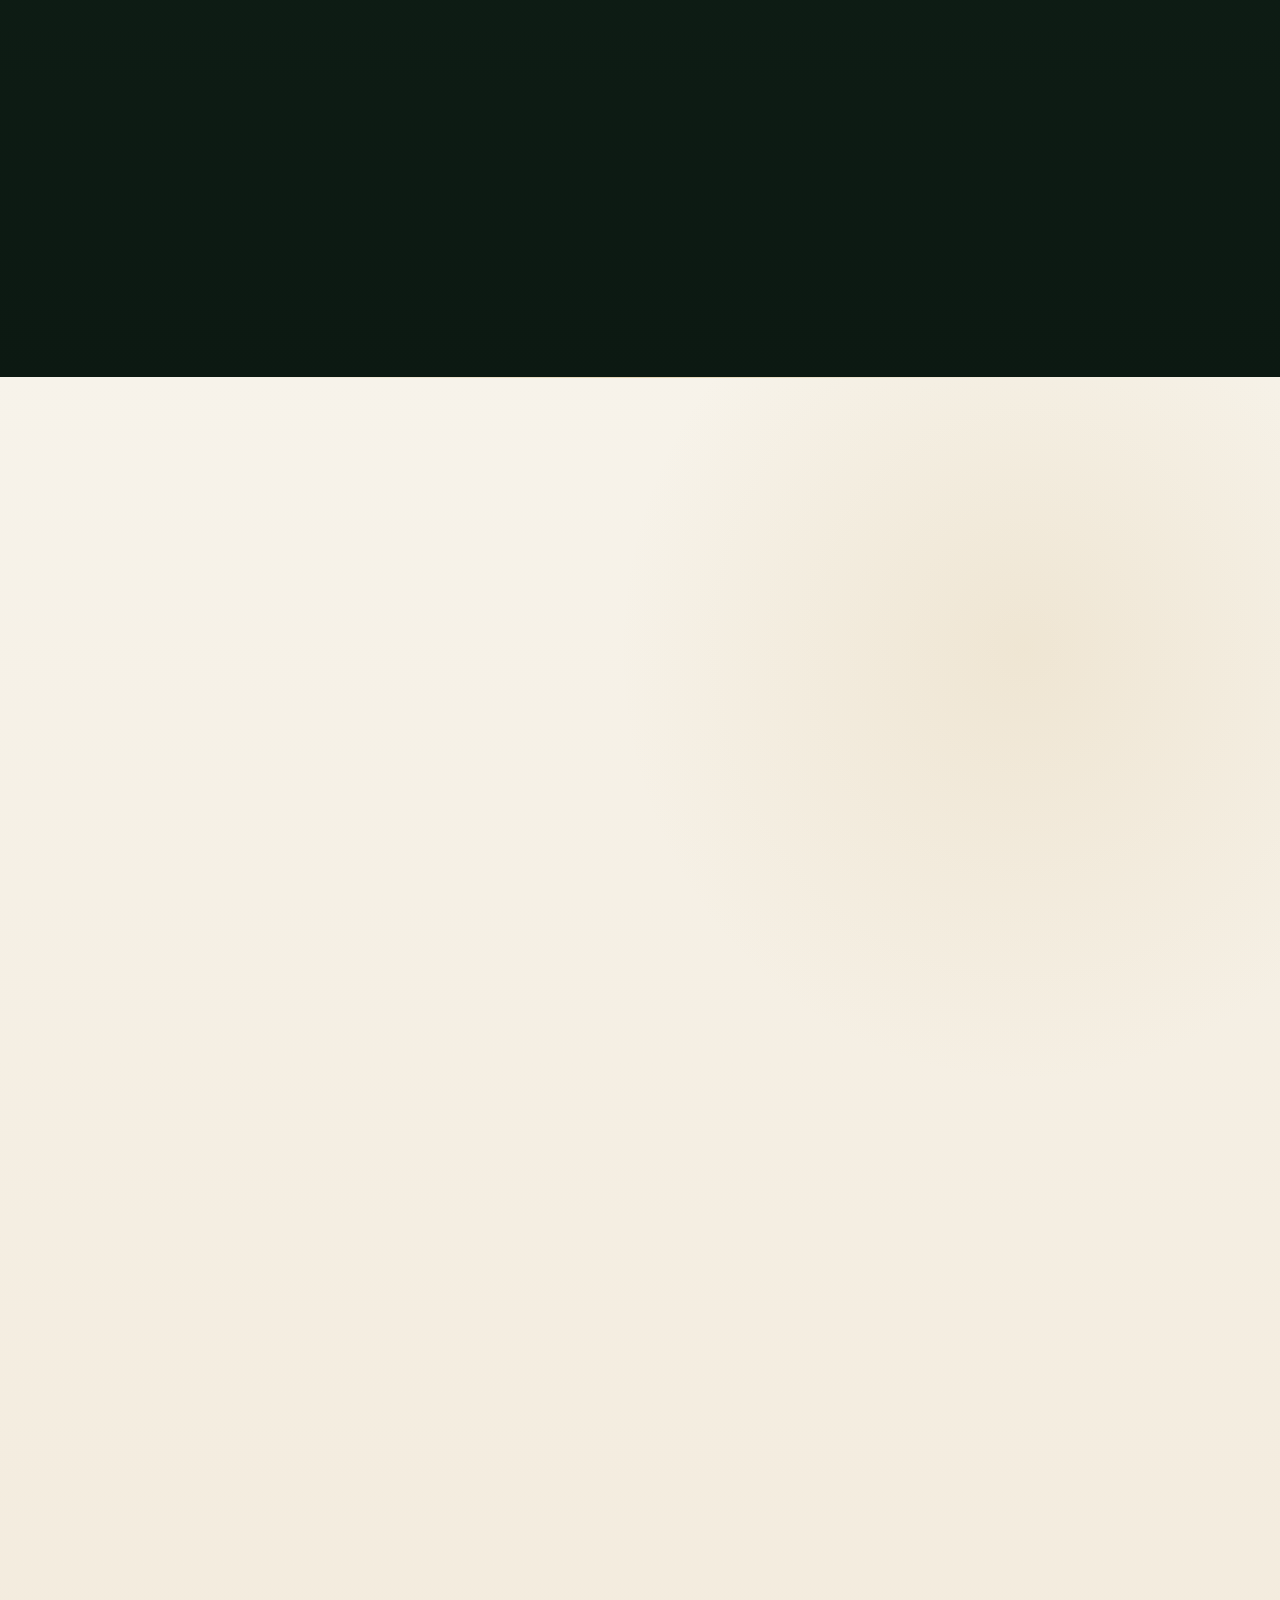
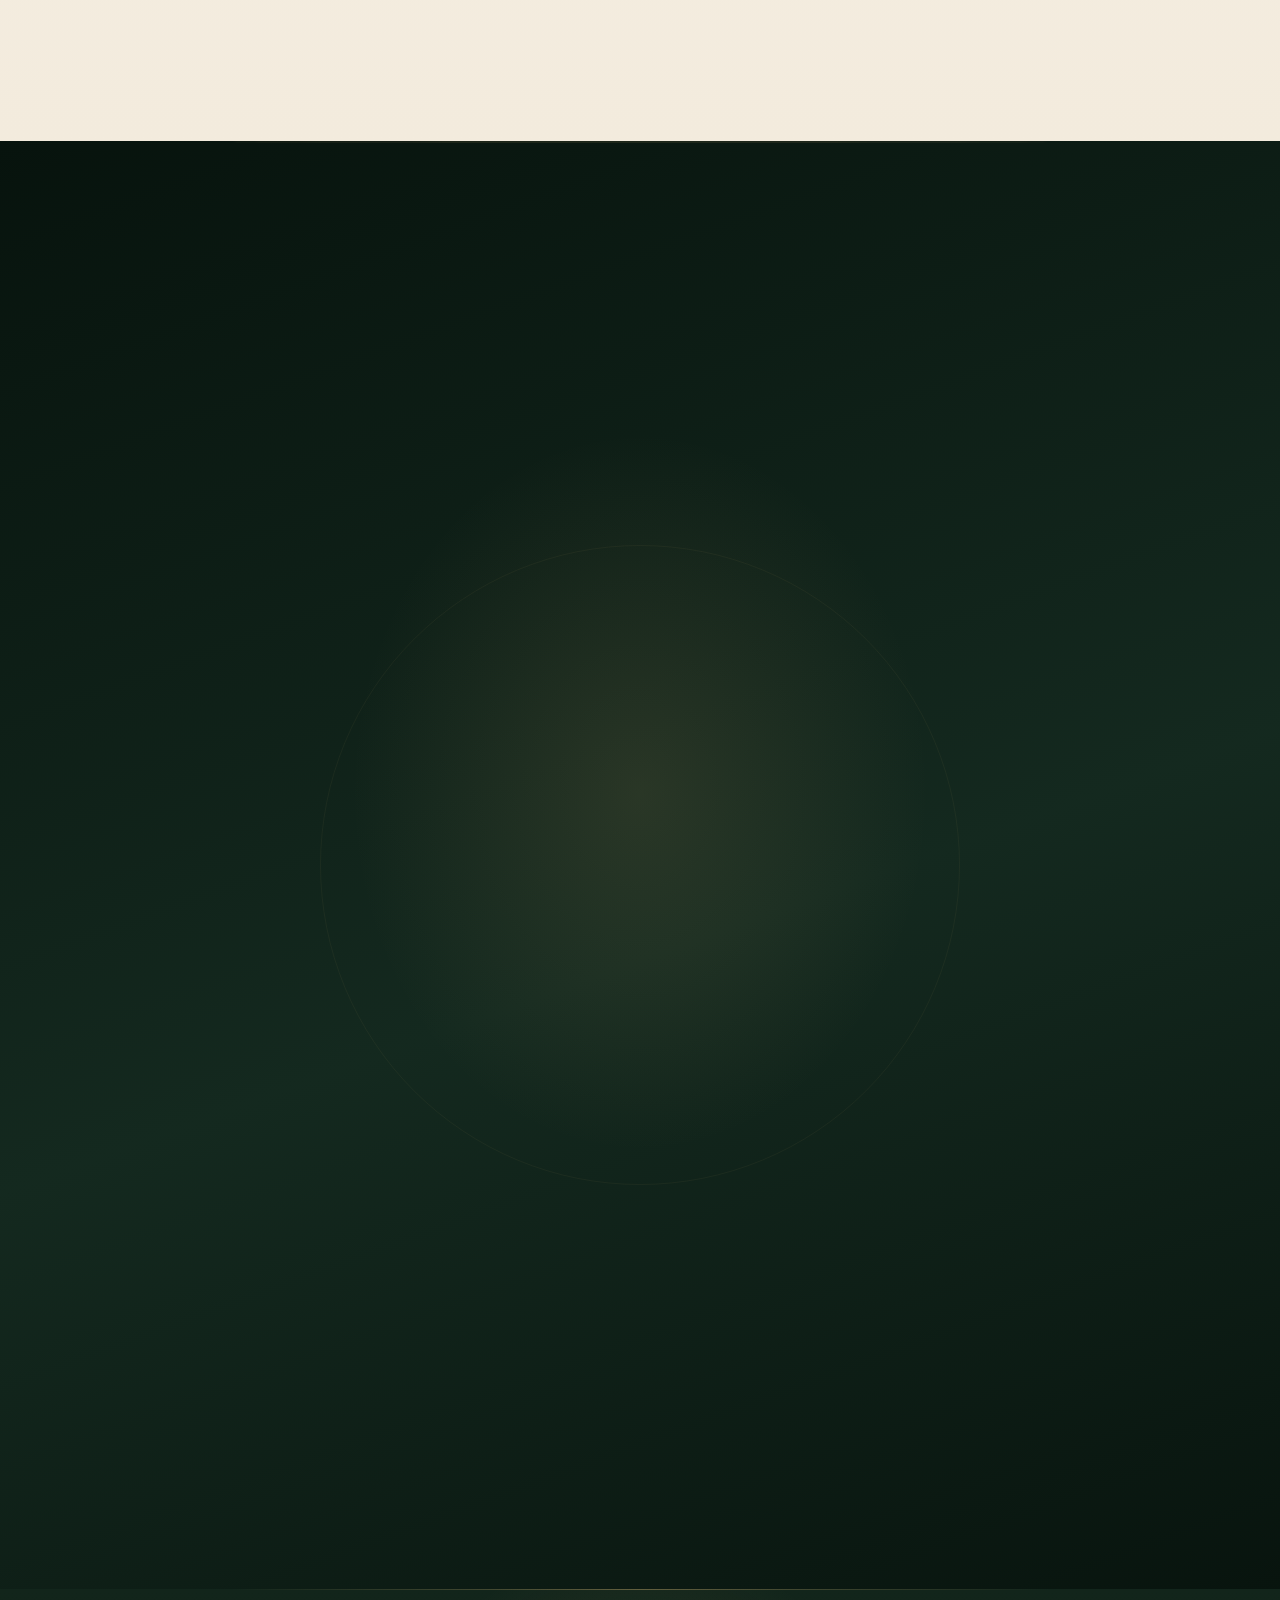
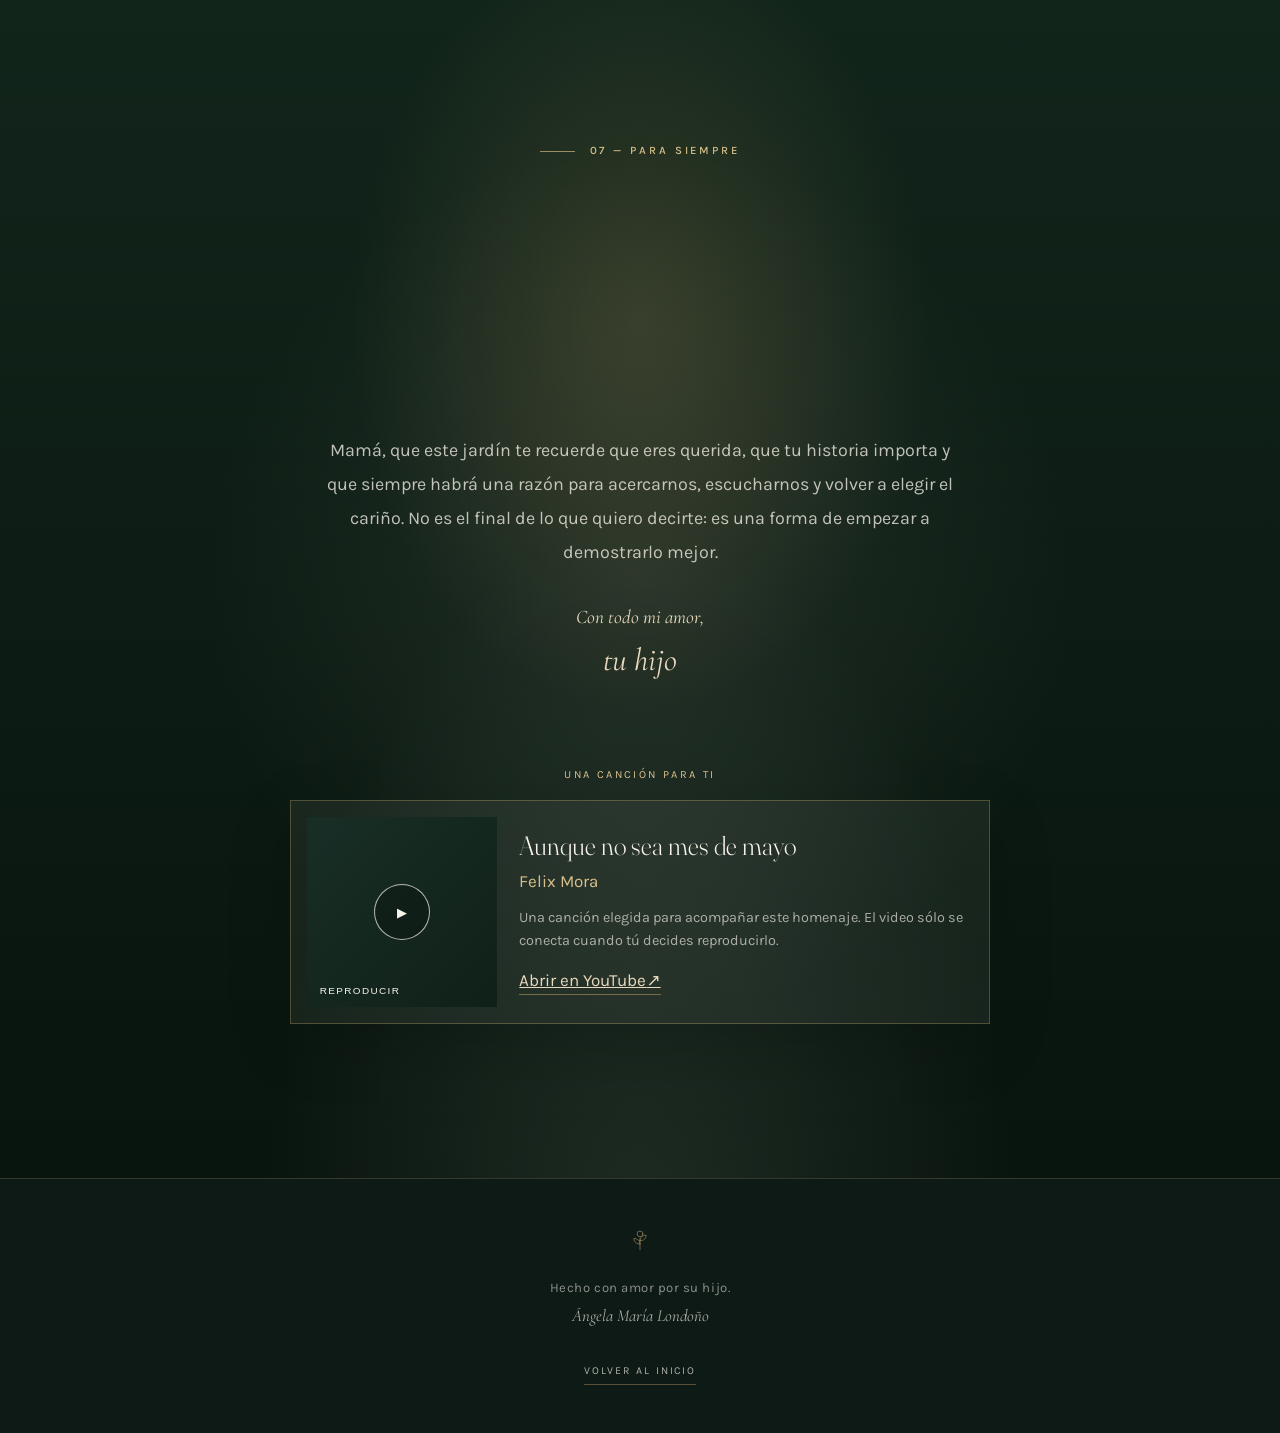
==== commit 06f3c4a9: "Personalize the dedication with the son's own words" ====
--- a/docs/index.html
+++ b/docs/index.html
@@ -129,7 +129,7 @@
             <span class="portada__nombre-linea">Ángela</span>
             <span class="portada__nombre-linea portada__nombre-linea--cursiva">María Londoño</span>
           </h1>
-          <p class="portada__lema entra entra--3">Mi madre, mi raíz y mi amor de siempre</p>
+          <p class="portada__lema entra entra--3">Mi madre, mi amiga del alma</p>
           <p class="portada__intro entra entra--4">Mamá, este jardín nació de algo que a veces cuesta decir mirando a los ojos: cuánto te quiero, cuánto agradezco que formes parte de mi vida y cuánto deseo que nunca dudes del lugar que ocupas en mi corazón. No es una página para aparentar perfección; es un espacio hecho con cariño para detener el tiempo, mirarte con calma y recordarte que eres profundamente importante para mí.</p>
           <a class="boton entra entra--5" href="#carta">
             Entrar al jardín
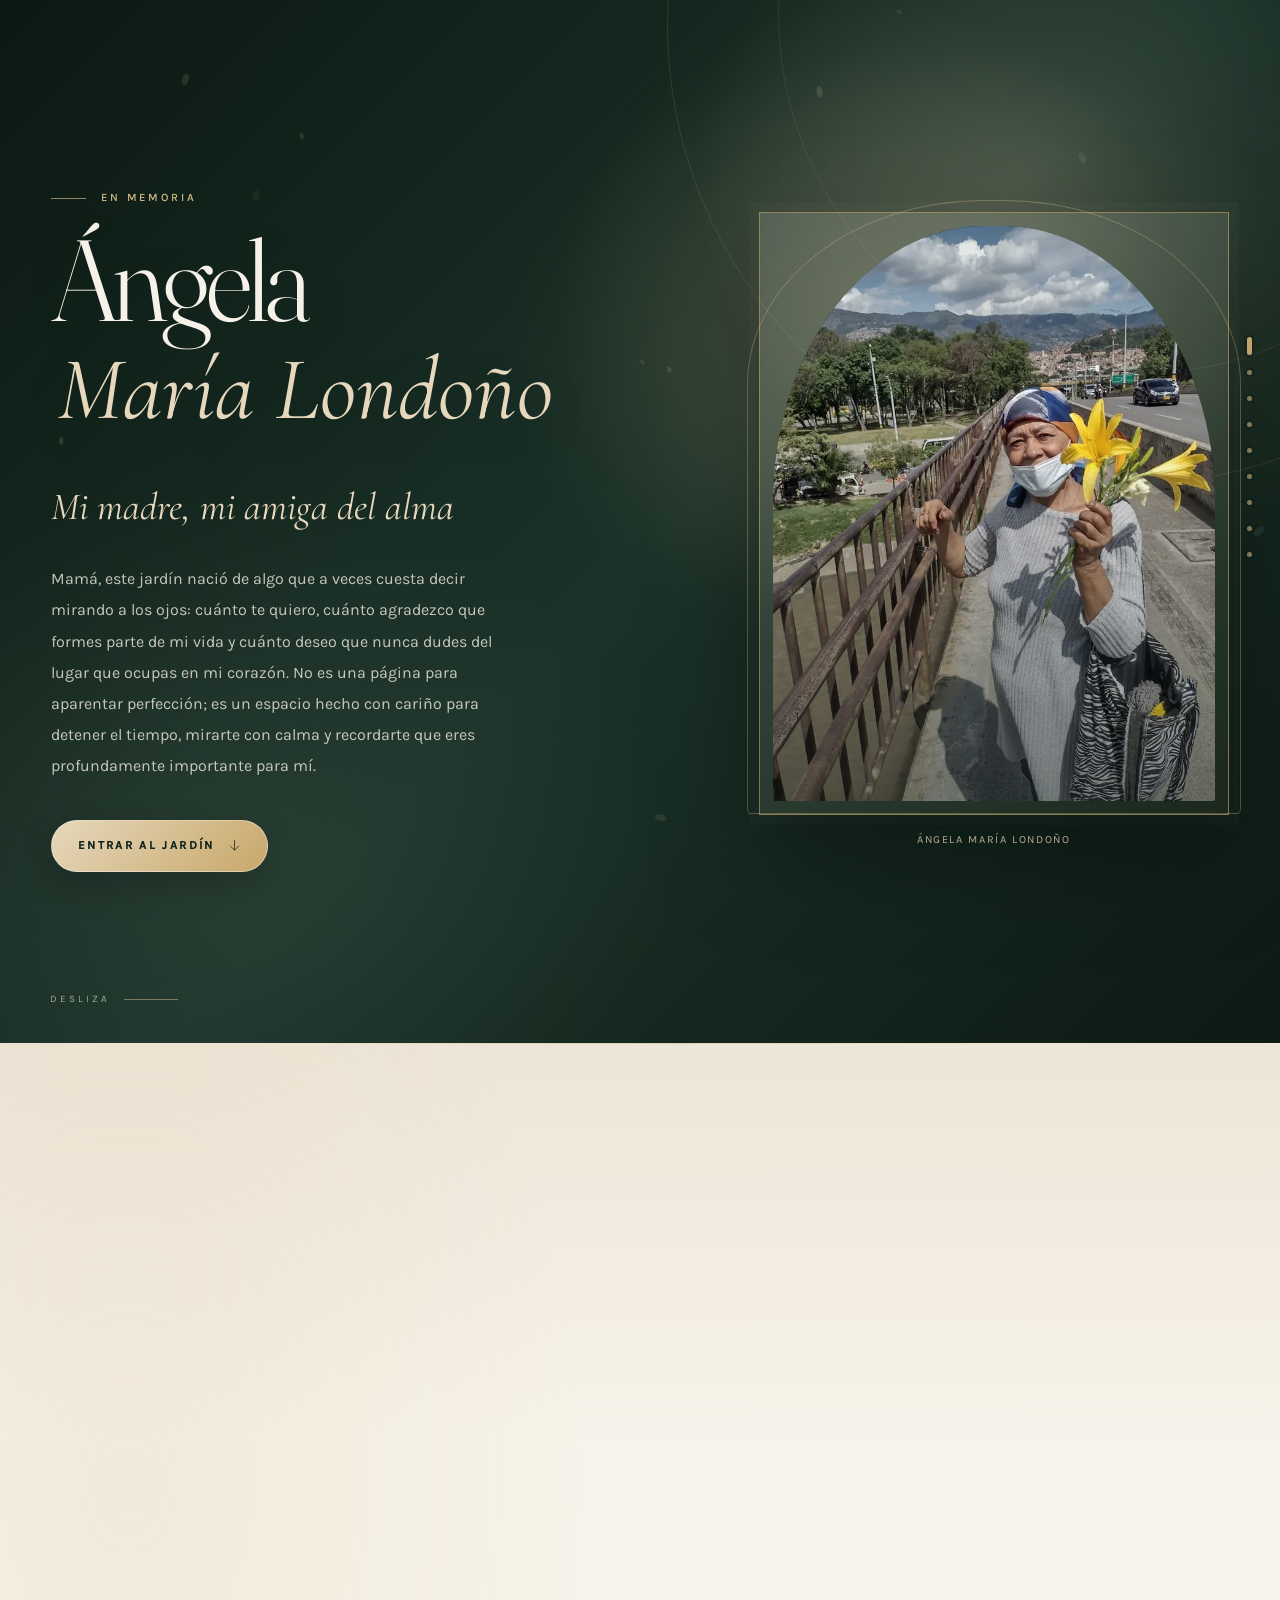
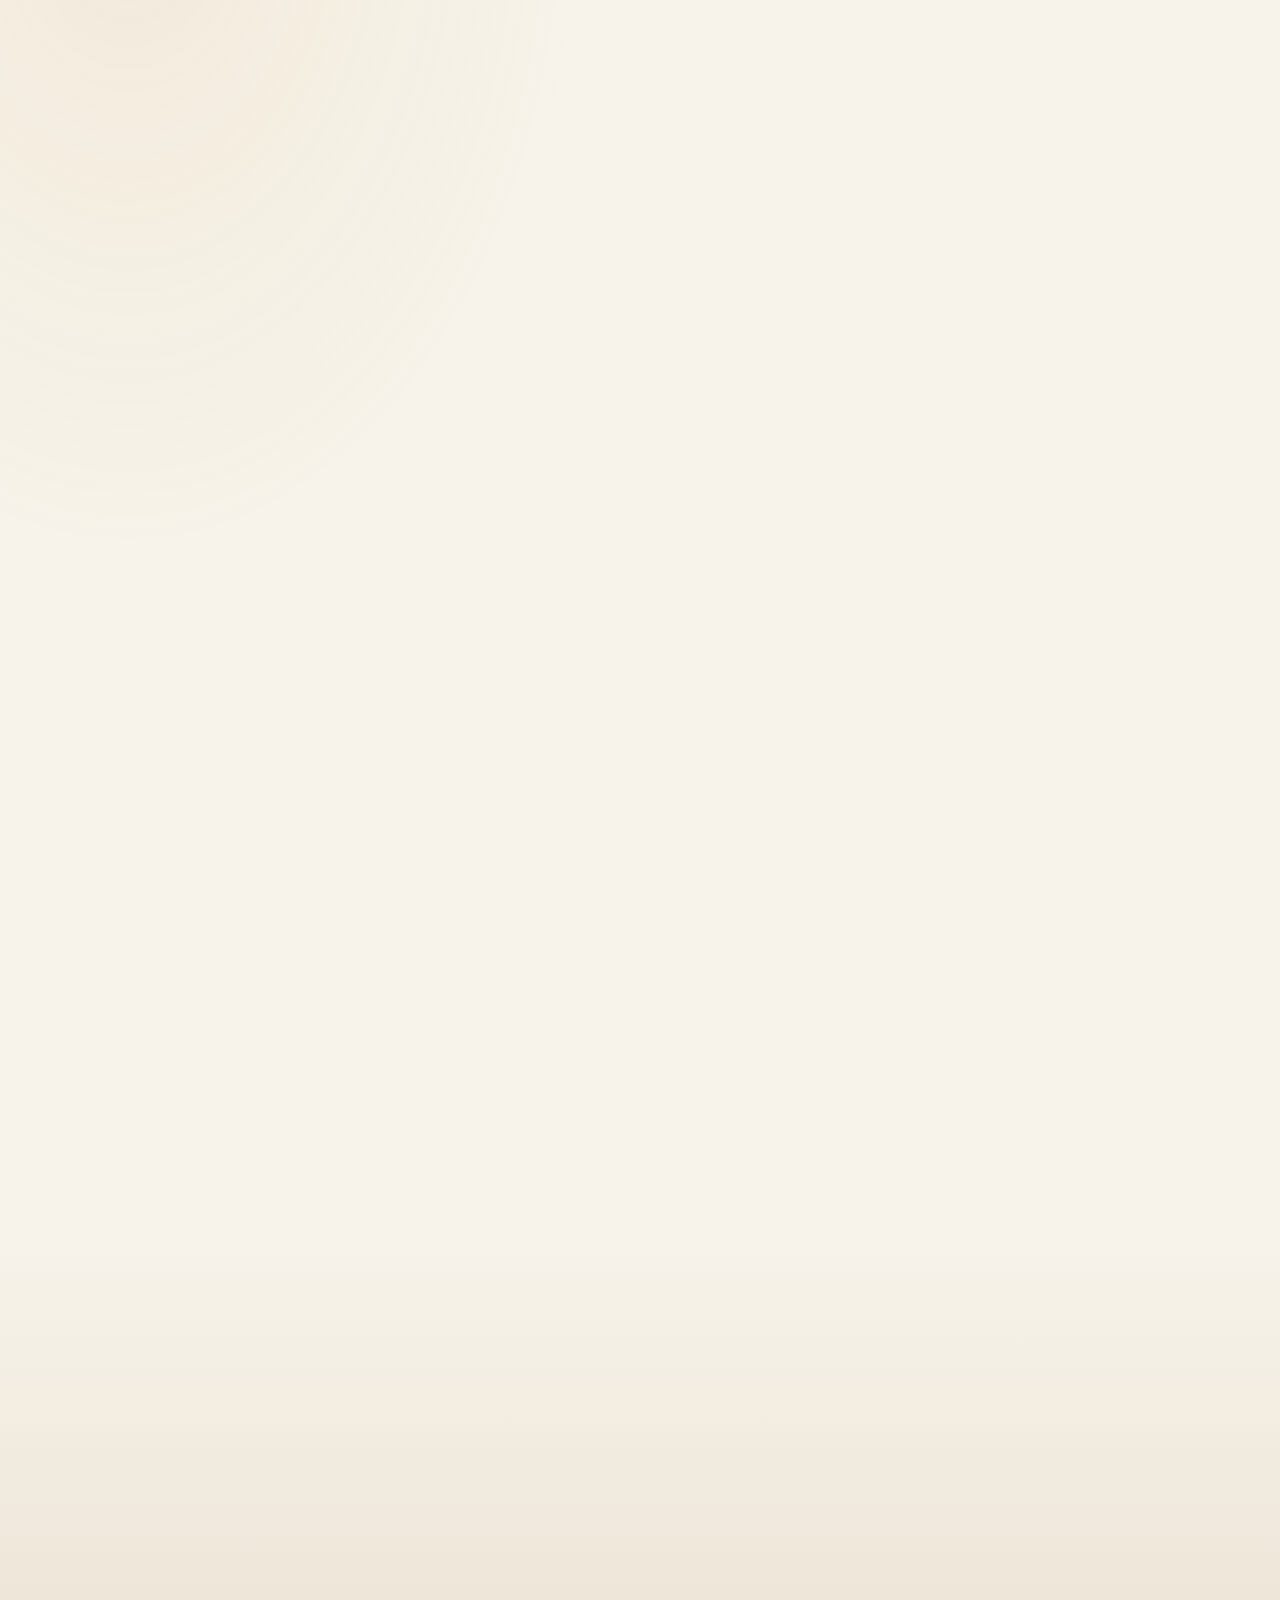
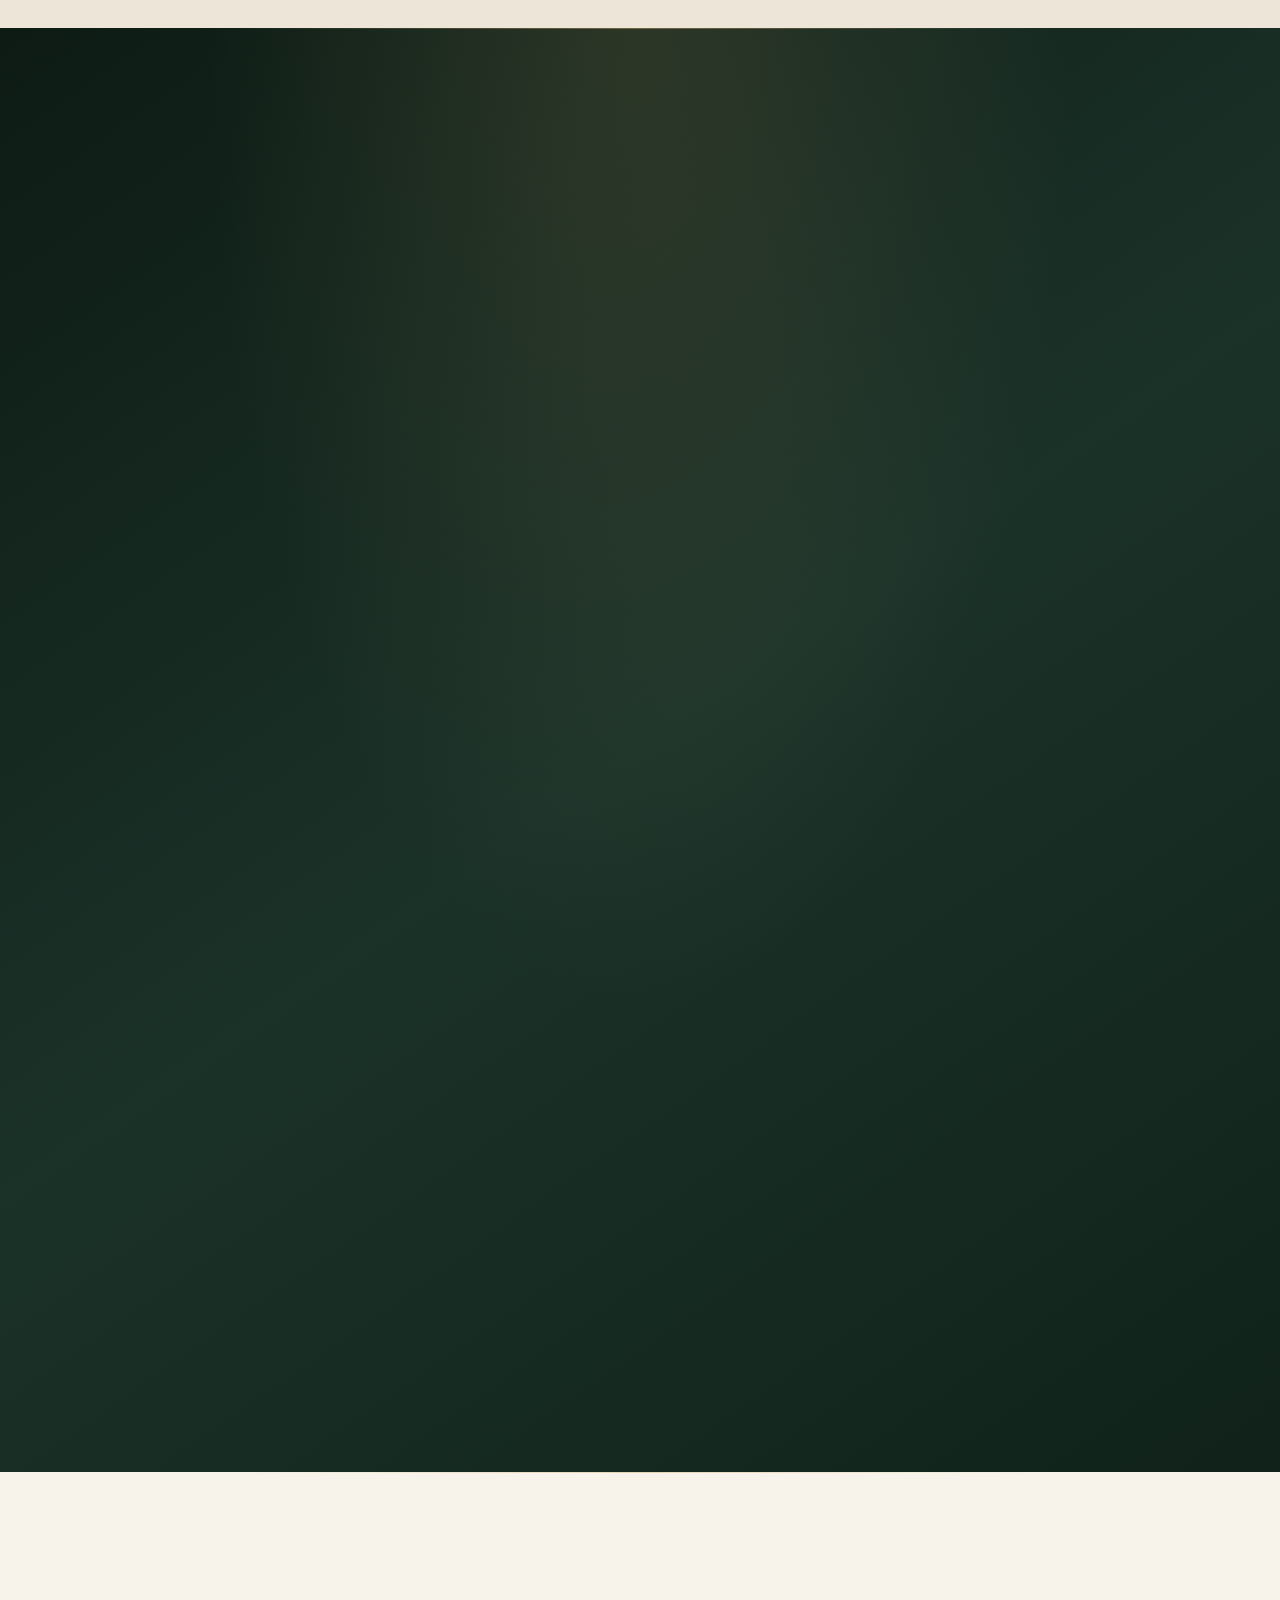
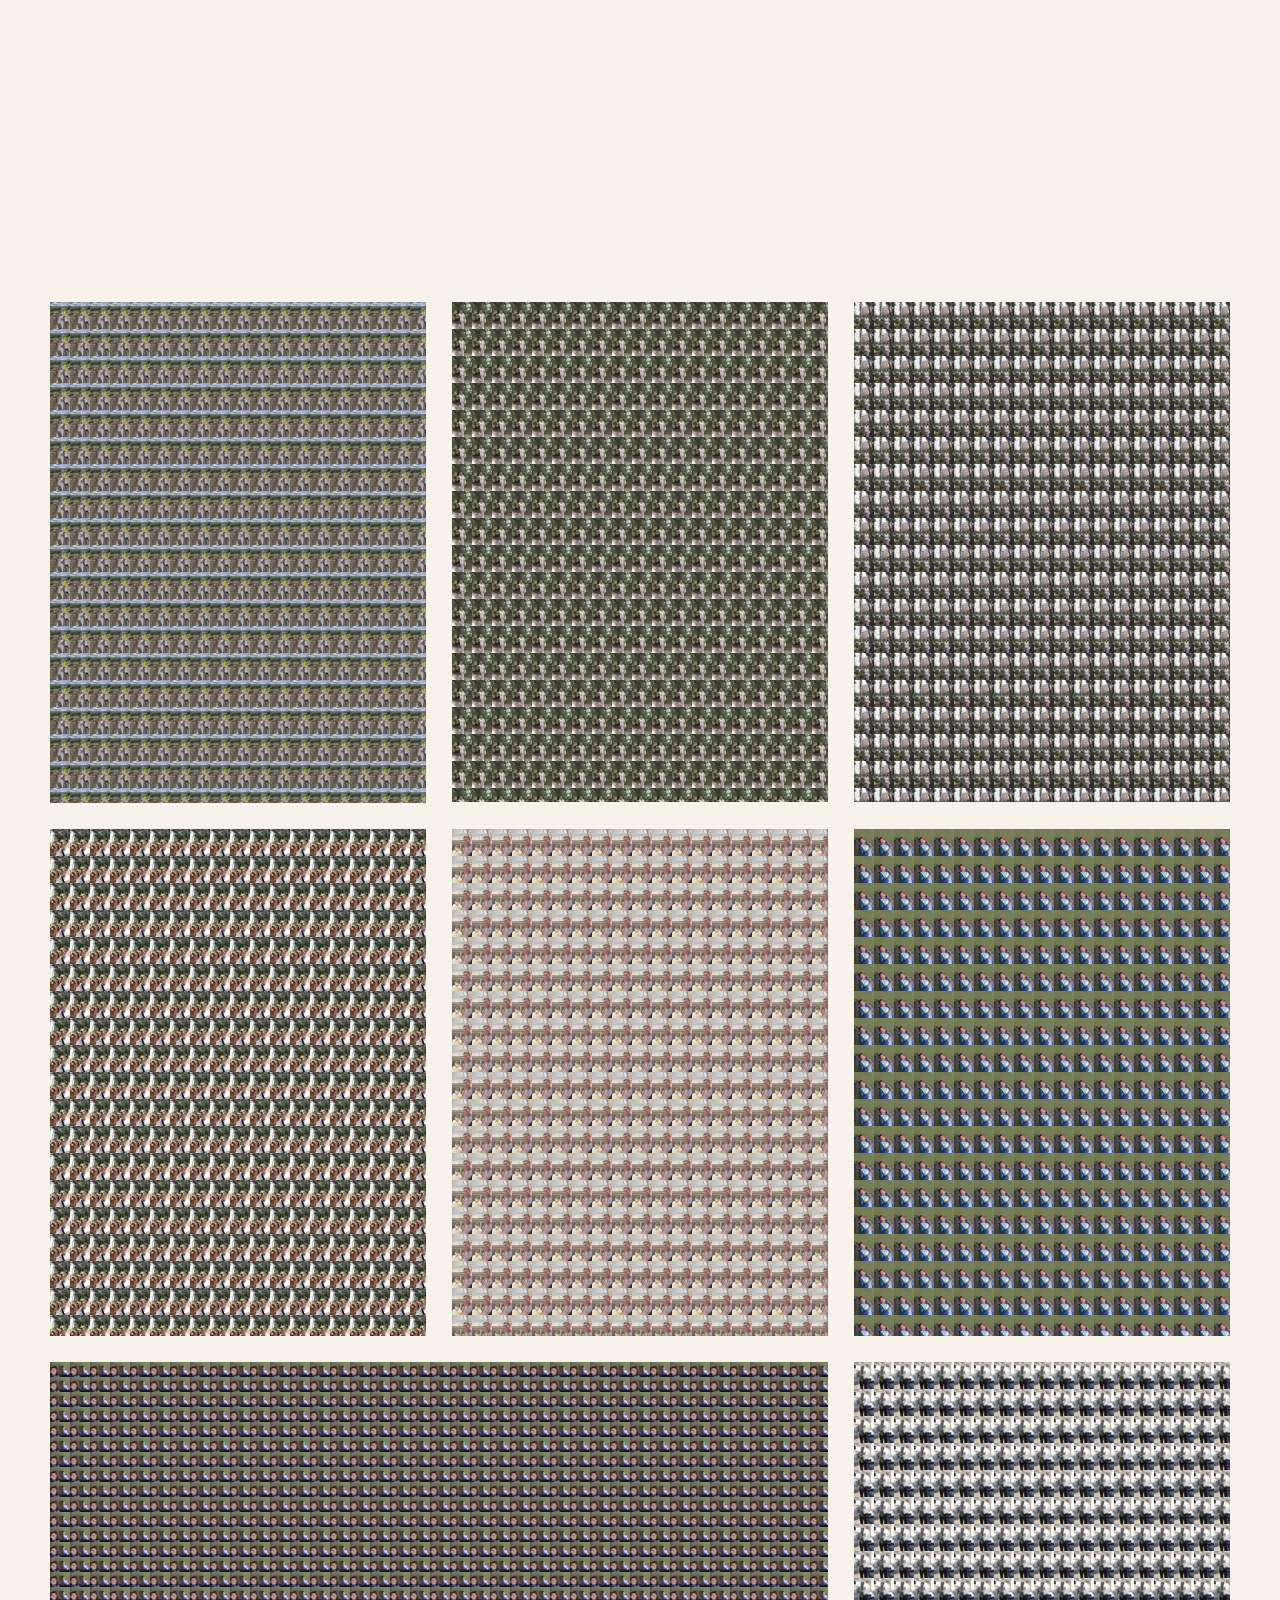
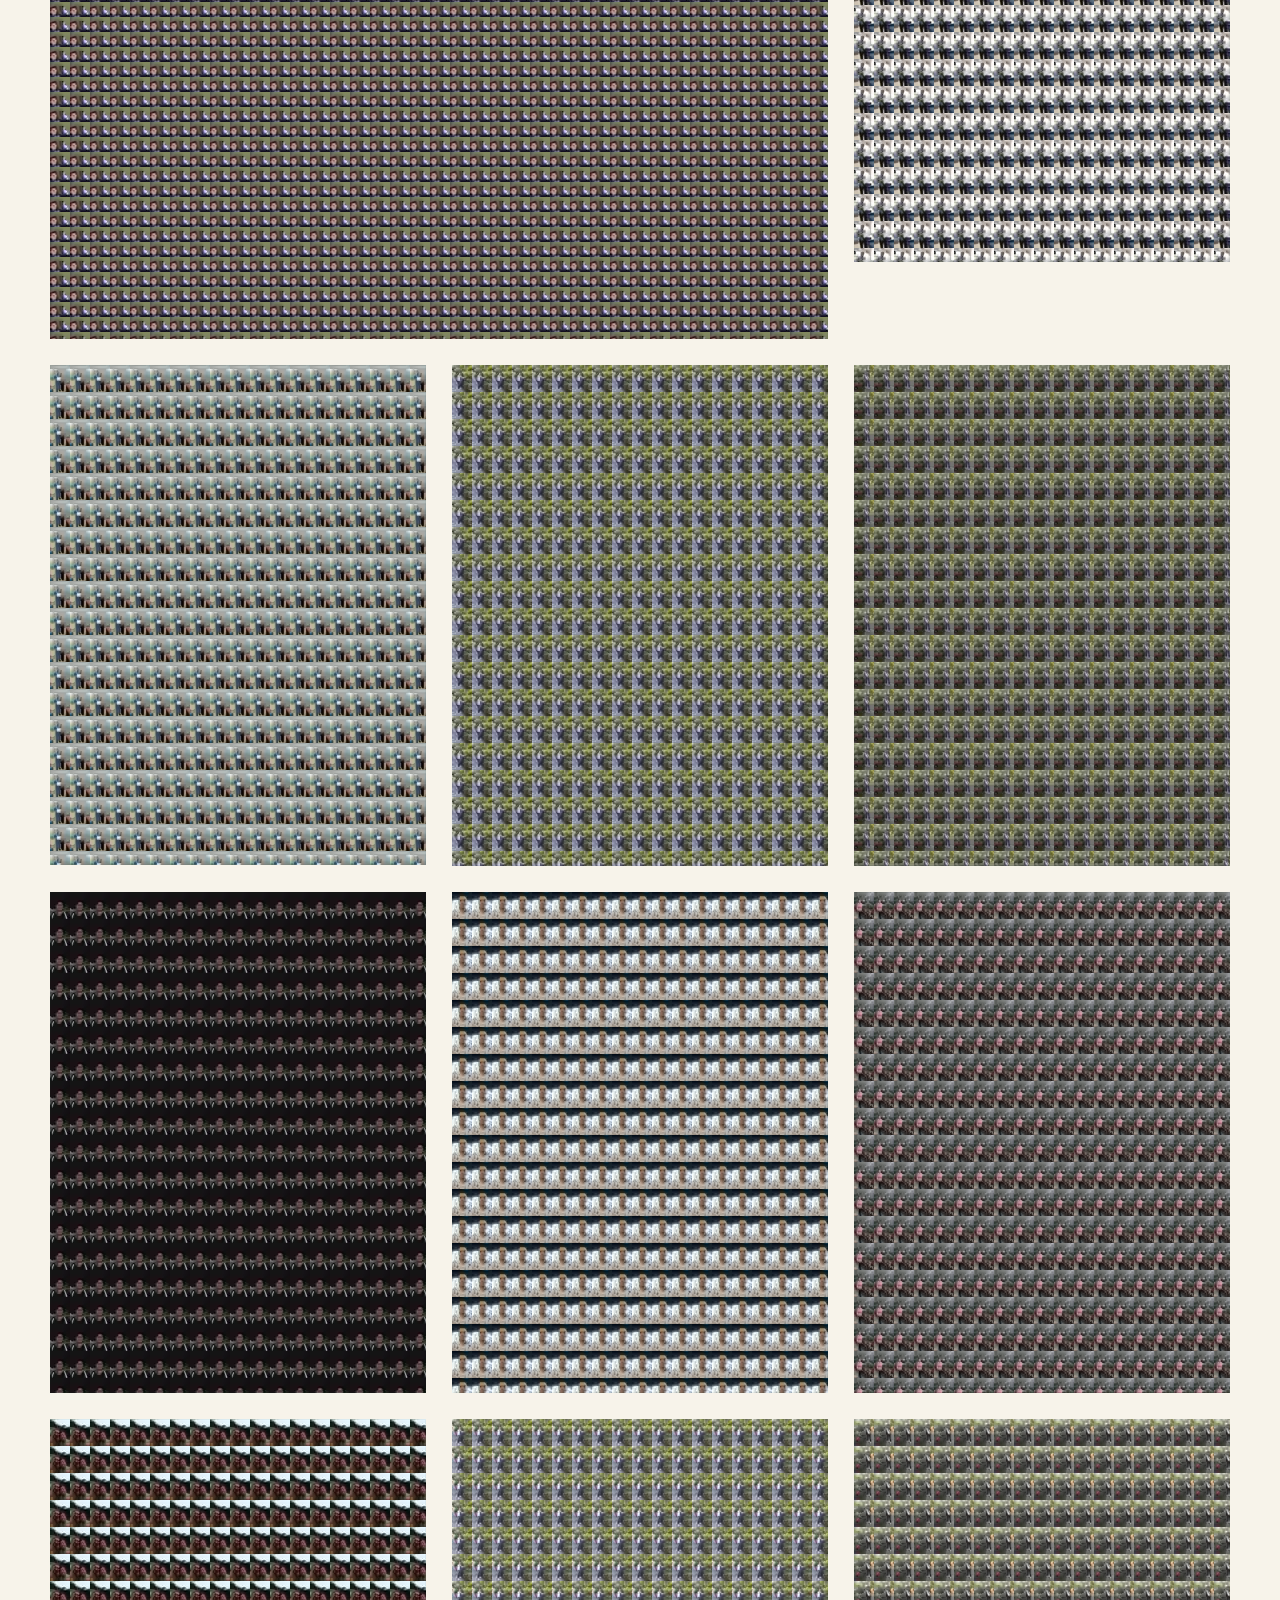
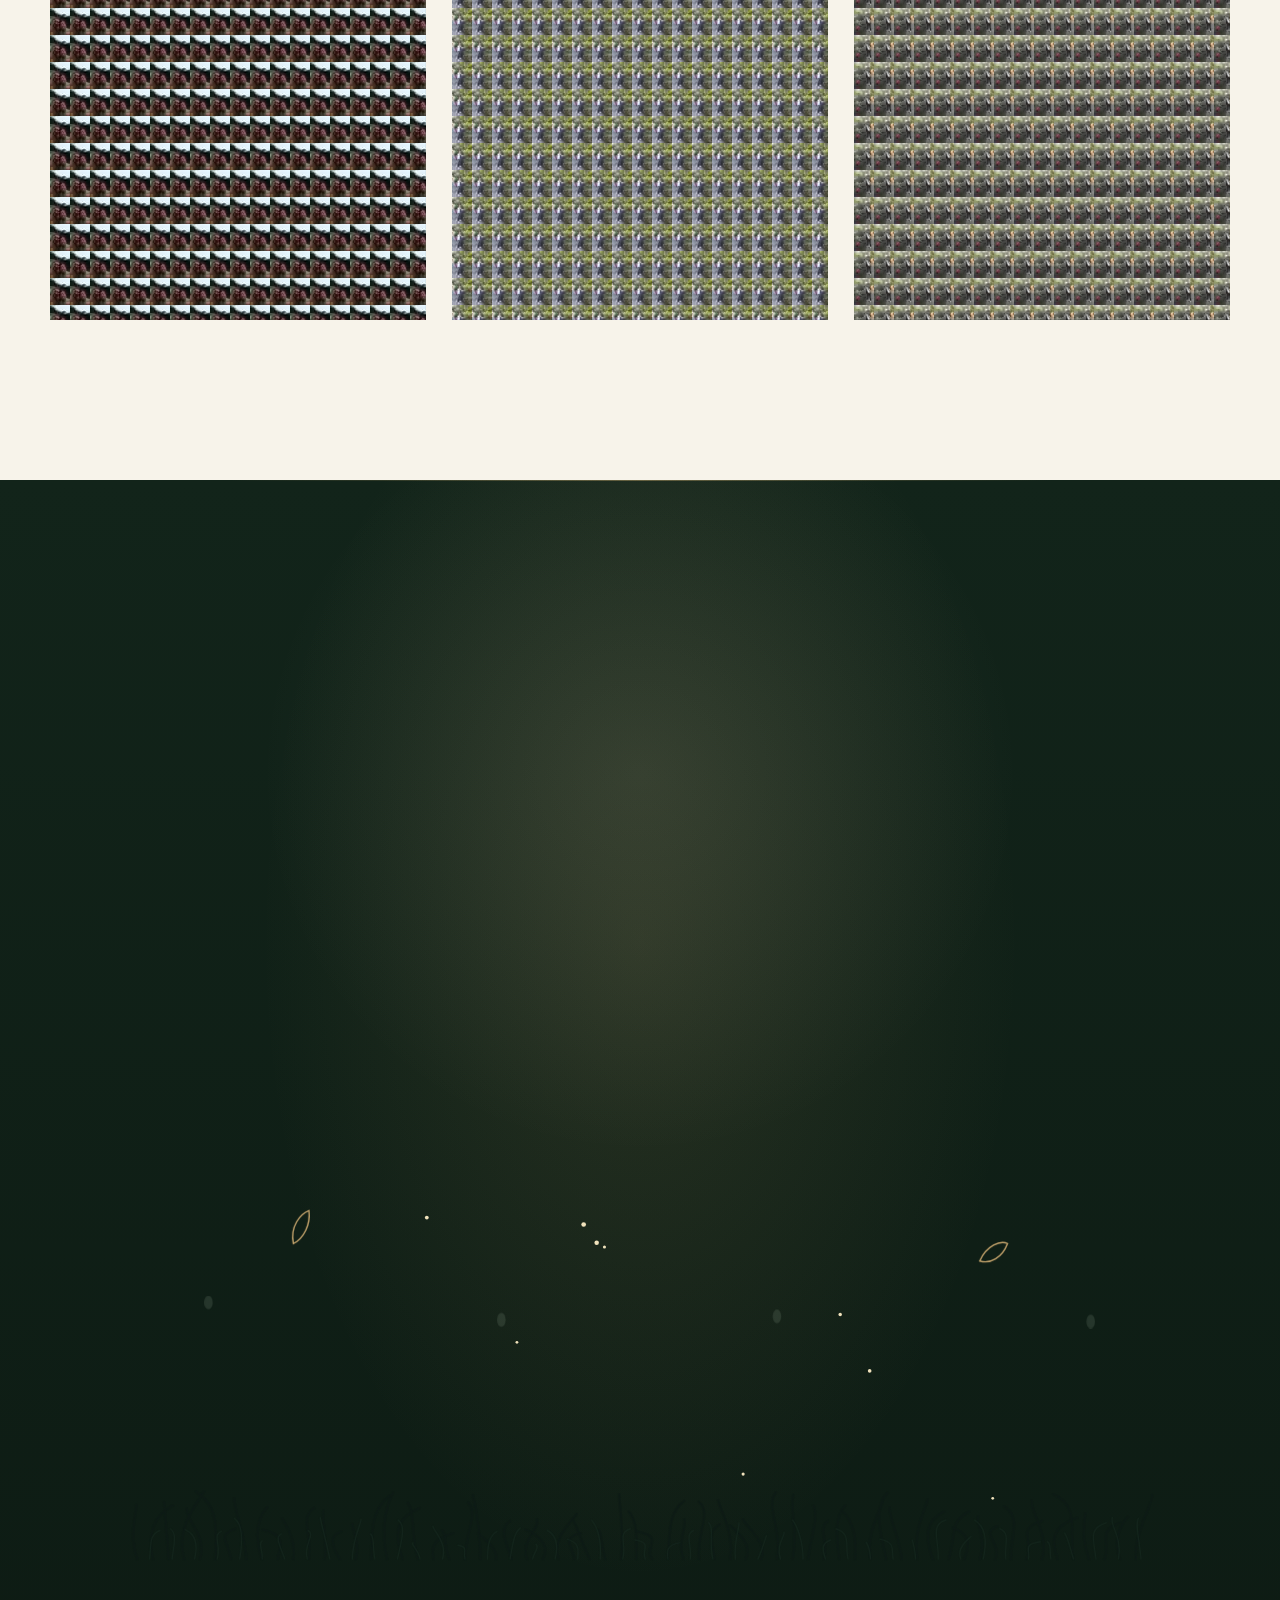
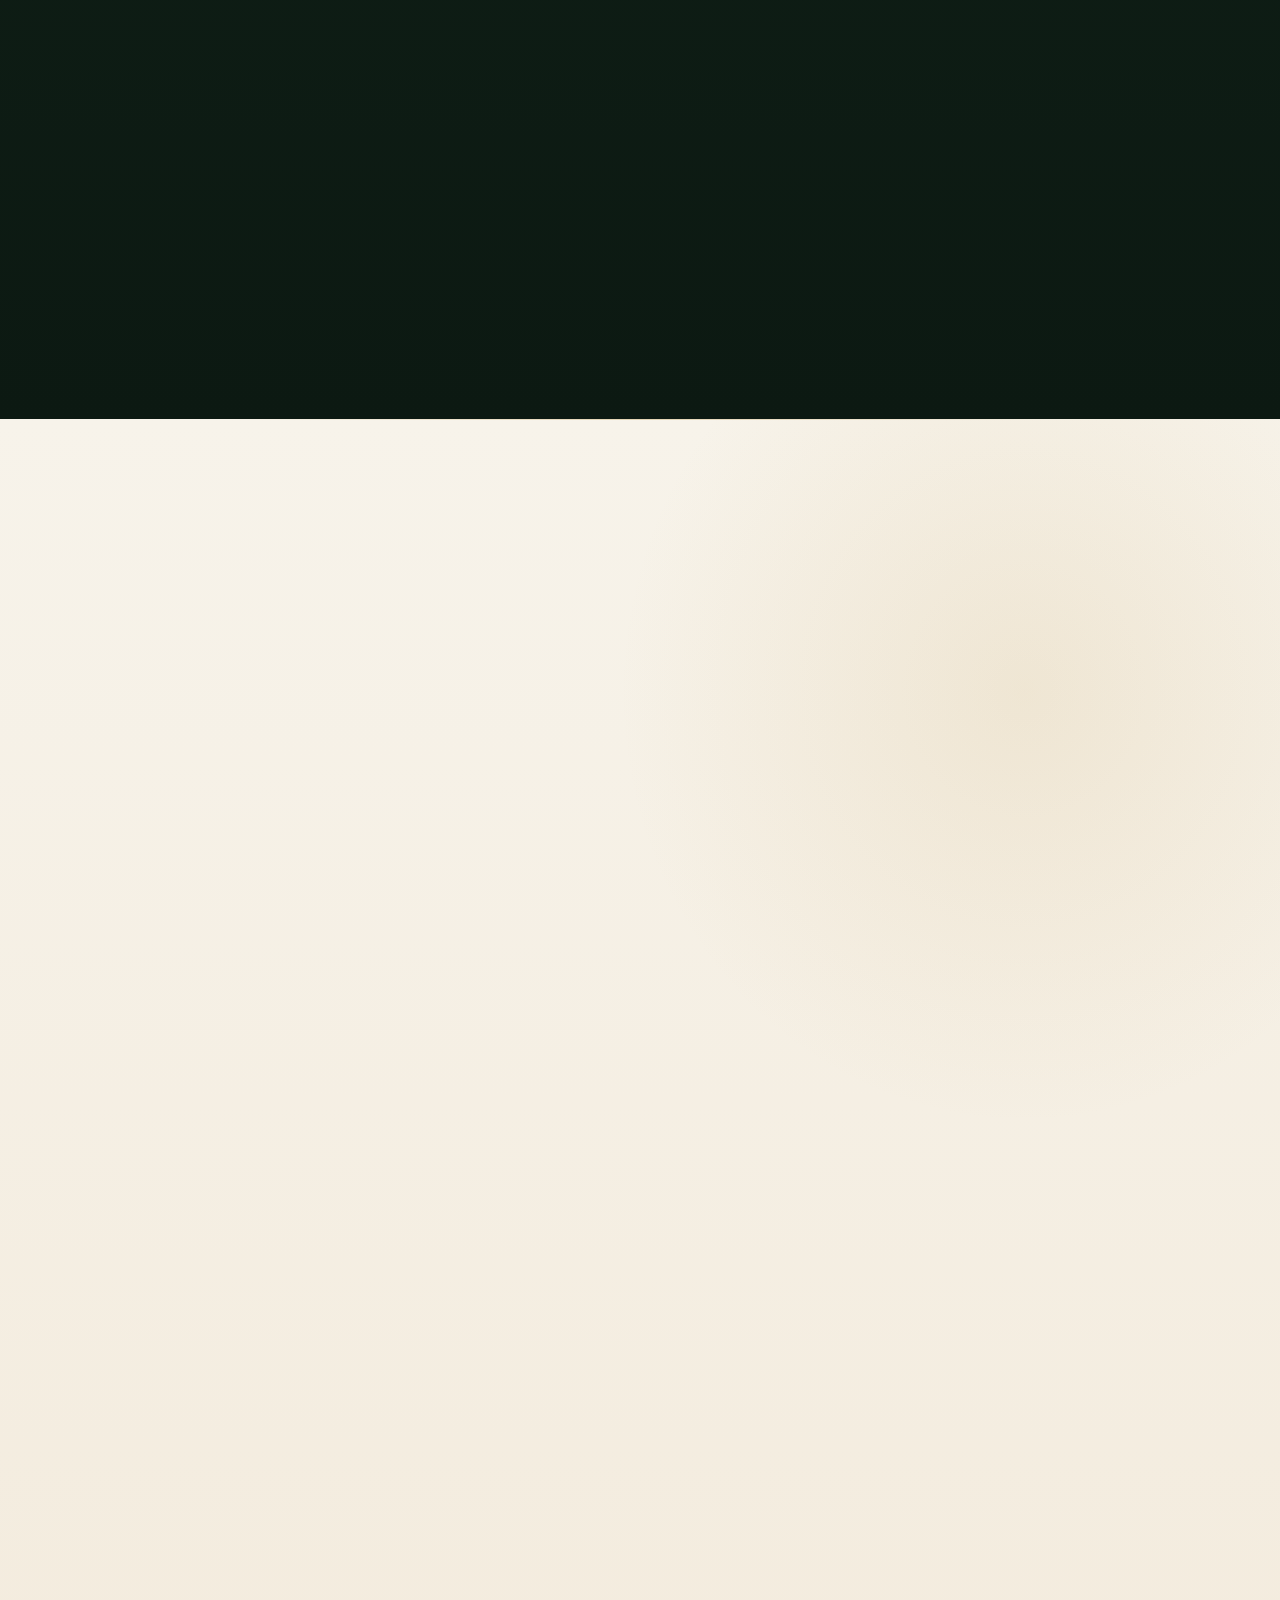
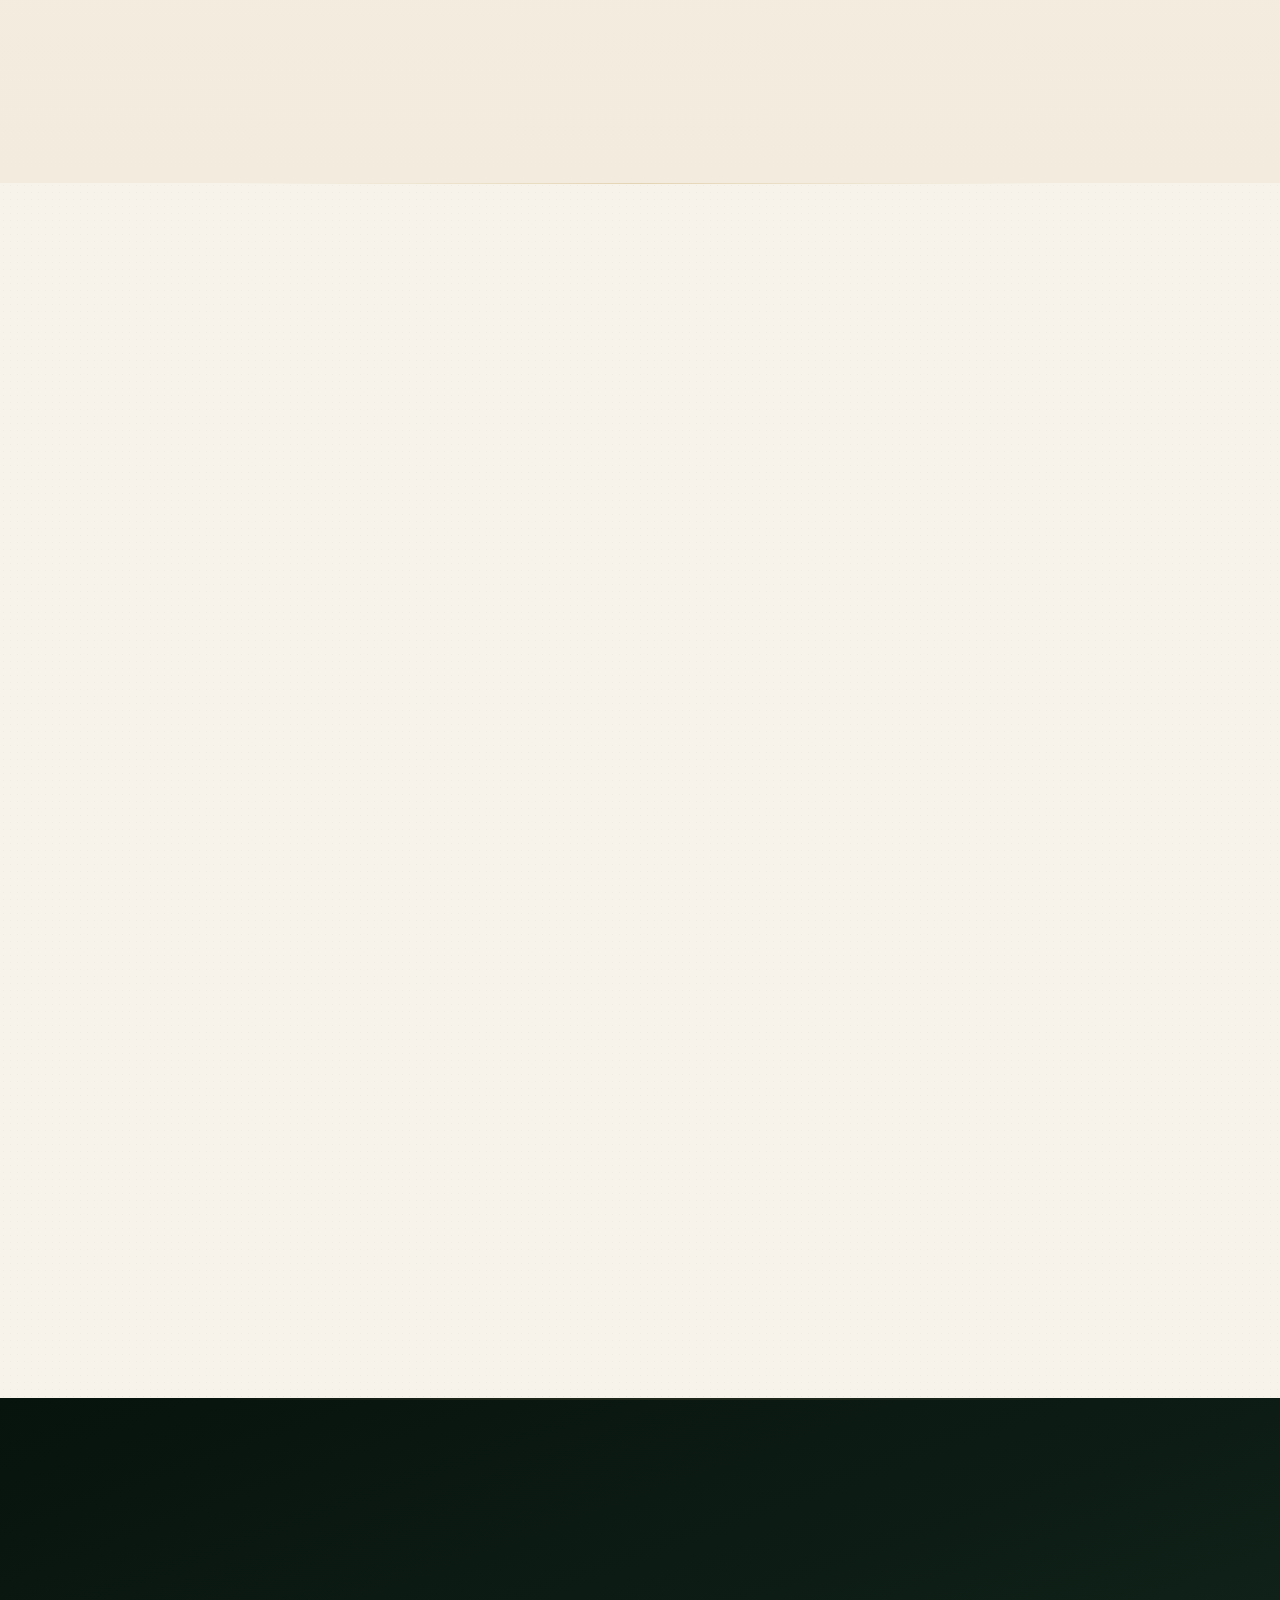
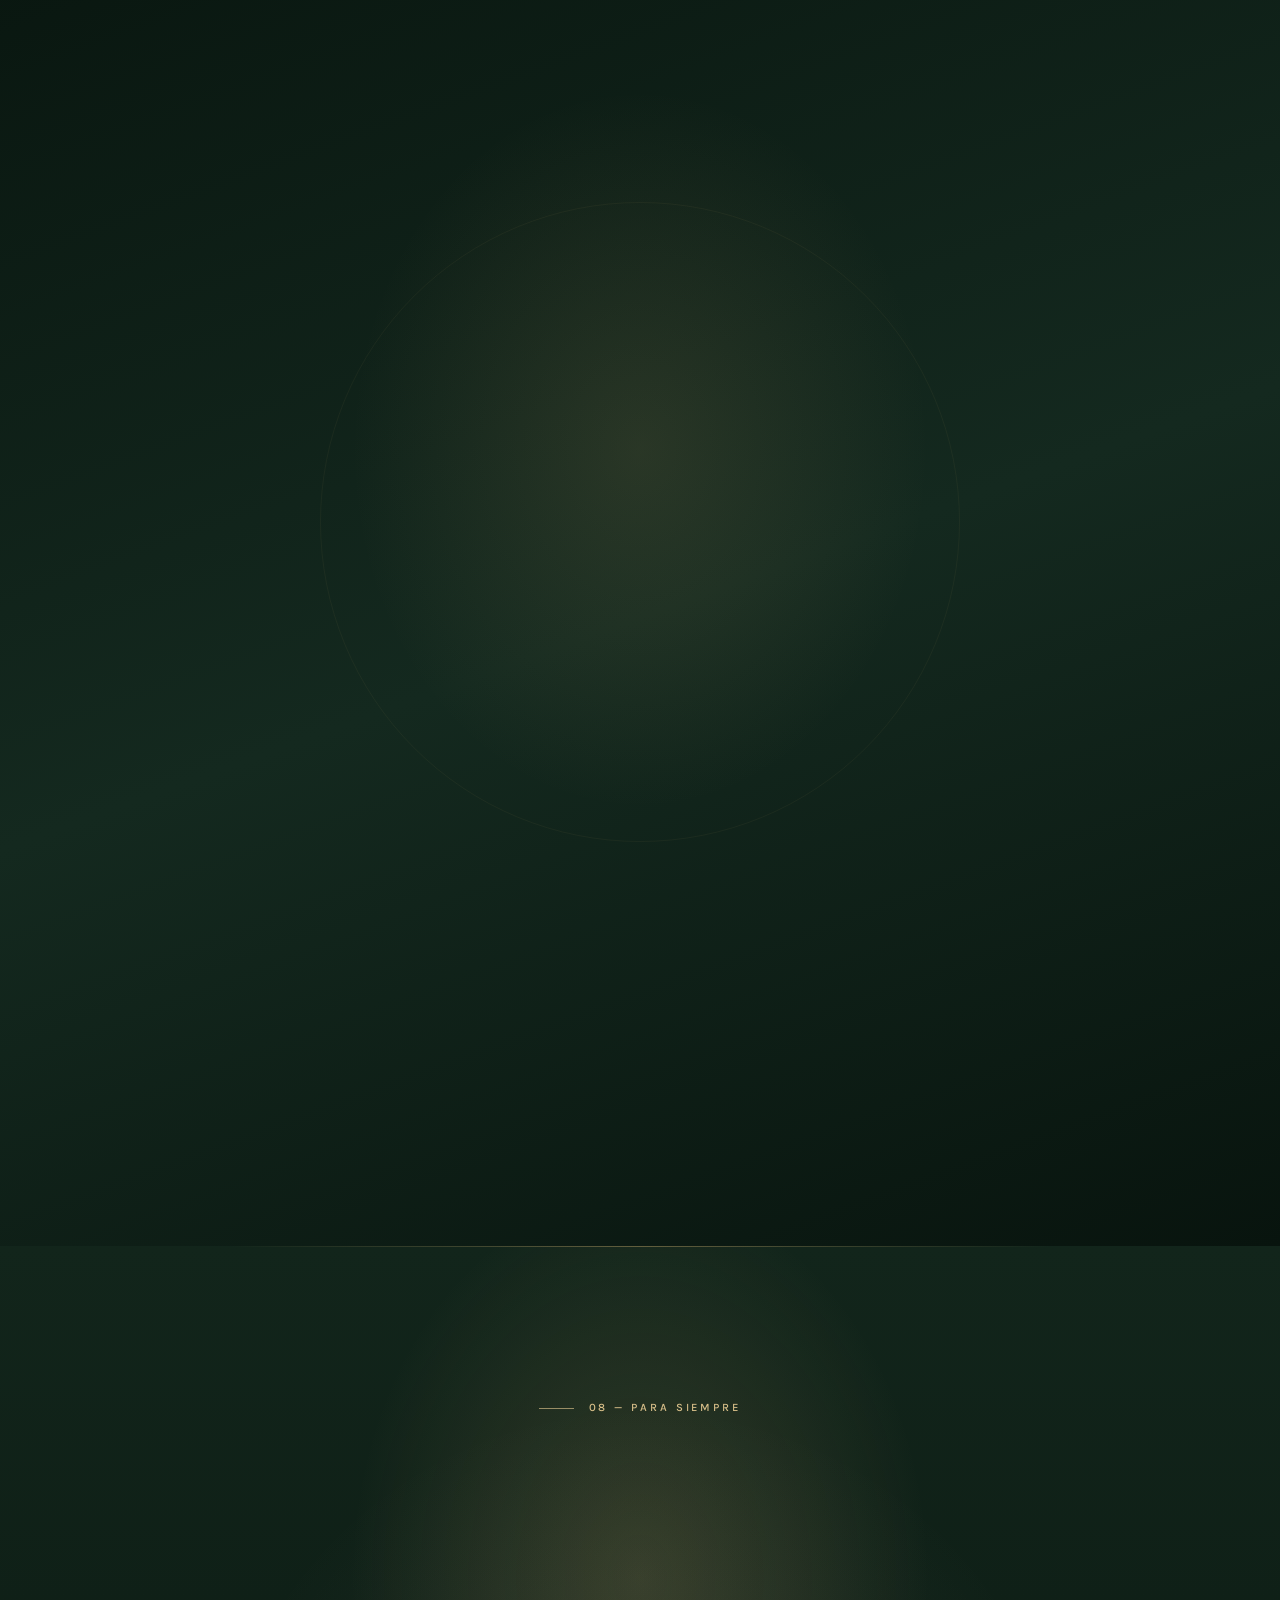
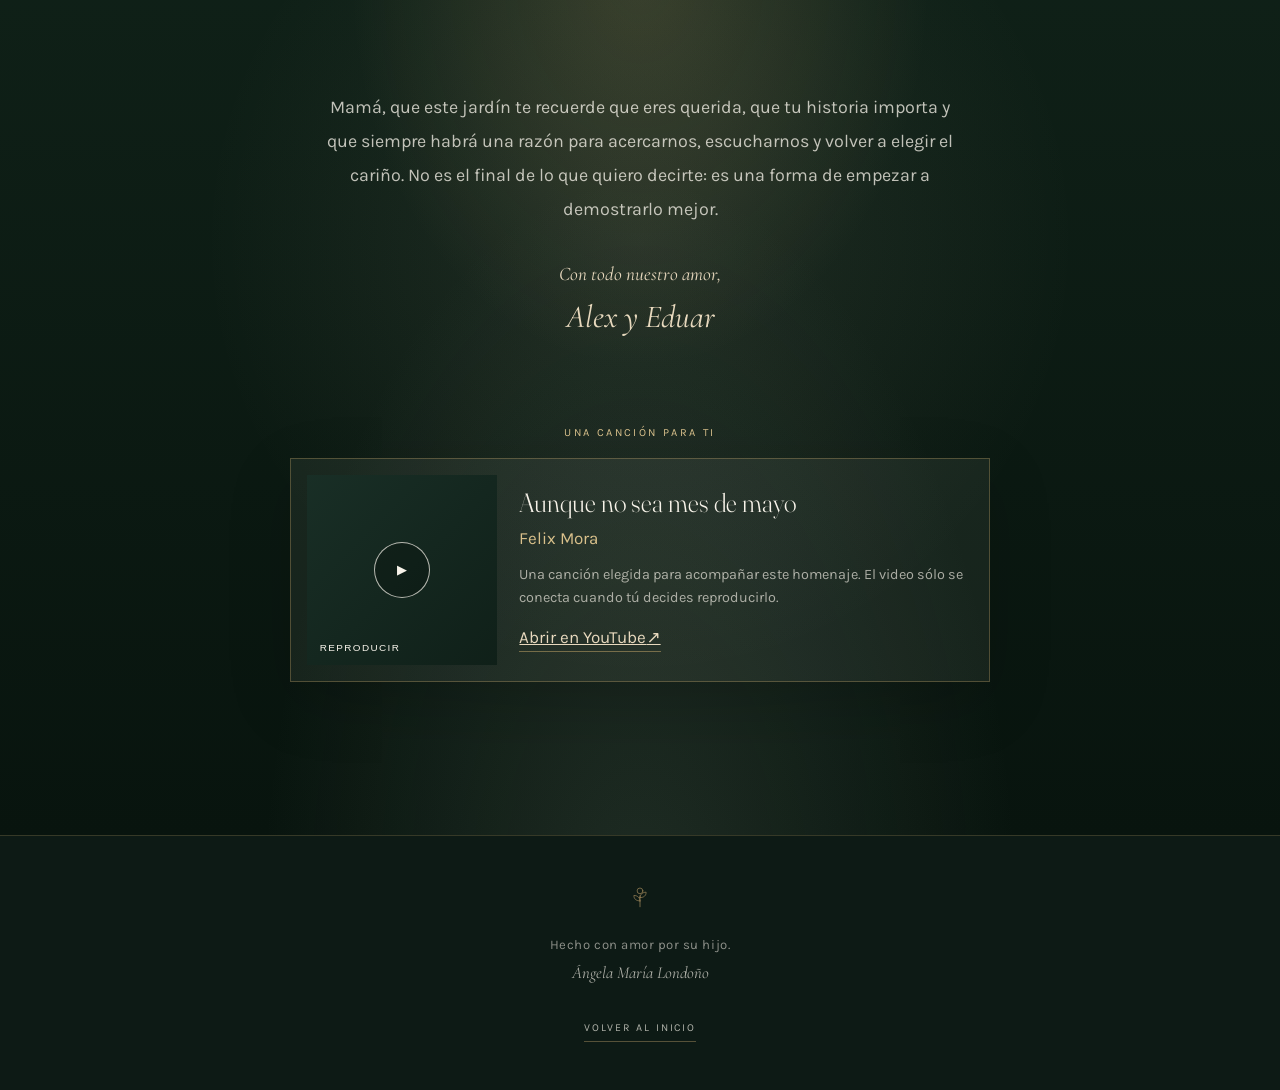
==== commit e3eb3241: "Personalize the letter and add the family hope video" ====
--- a/docs/index.html
+++ b/docs/index.html
@@ -3,7 +3,7 @@
 <head>
   <meta charset="UTF-8">
   <meta name="viewport" content="width=device-width, initial-scale=1, viewport-fit=cover">
-  <meta http-equiv="Content-Security-Policy" content="default-src 'self'; img-src 'self' data:; style-src 'self'; script-src 'self'; font-src 'self'; connect-src 'self'; frame-src https://www.youtube-nocookie.com; media-src 'self'; base-uri 'none'; form-action 'none'; object-src 'none'">
+  <meta http-equiv="Content-Security-Policy" content="default-src 'self'; img-src 'self' data:; style-src 'self' https://fonts.googleapis.com; script-src 'self'; font-src 'self' https://fonts.gstatic.com; connect-src 'self'; frame-src https://www.youtube-nocookie.com; media-src 'self'; base-uri 'none'; form-action 'none'; object-src 'none'">
   <meta name="referrer" content="strict-origin-when-cross-origin">
 
   <title>Ángela María Londoño · Un jardín para mamá</title>
@@ -38,6 +38,9 @@
         imagesrcset="assets/img/madre-480.webp 480w, assets/img/madre-720.webp 720w, assets/img/madre-960.webp 960w"
         imagesizes="(min-width: 900px) 38vw, 84vw">
 
+  <link rel="preconnect" href="https://fonts.googleapis.com">
+  <link rel="preconnect" href="https://fonts.gstatic.com" crossorigin>
+  <link href="https://fonts.googleapis.com/css2?family=Caveat:wght@400;500;600&display=swap" rel="stylesheet">
   <link rel="stylesheet" href="assets/css/estilos.css">
   <link rel="stylesheet" href="assets/css/experiencia-2026.css">
   <script src="assets/js/preludio.js"></script>
@@ -97,6 +100,7 @@
         <a href="#galeria">La galería</a>
         <a href="#jardin">El jardín</a>
         <a href="#gracias">Gracias</a>
+        <a href="#historia">Un recuerdo especial</a>
         <a href="#perdon">Perdón</a>
         <a href="#cierre">Cierre</a>
       </nav>
@@ -111,6 +115,7 @@
       <li><a href="#galeria"><span>Galería</span></a></li>
       <li><a href="#jardin"><span>El jardín</span></a></li>
       <li><a href="#gracias"><span>Gracias</span></a></li>
+      <li><a href="#historia"><span>Esperanza</span></a></li>
       <li><a href="#perdon"><span>Perdón</span></a></li>
       <li><a href="#cierre"><span>Cierre</span></a></li>
     </ol>
@@ -189,7 +194,7 @@
           </svg>
 
           <footer class="carta__firma">
-            <p>Con todo mi amor,<br><span class="firma">tu hijo</span></p>
+            <p class="carta__firma-texto">Con todo nuestro amor,<br><span class="firma">Alex</span><br>y <span class="firma">Eduar</span></p>
             <div class="sello" aria-hidden="true">
               <svg viewBox="0 0 100 100" focusable="false">
                 <circle cx="50" cy="50" r="45" fill="#1B3229"/>
@@ -484,11 +489,37 @@
       </div>
     </section>
 
-    <!-- ══════════════════════════════════════════════════════ 06 · PERDÓN -->
+    <!-- ═════════════════════════════════════════════════ 06 · VIDEO FAMILIAR -->
+    <section class="historia" id="historia" aria-labelledby="t-historia">
+      <div class="contenedor contenedor--angosto">
+        <header class="historia__cabecera" data-revelar>
+          <p class="etiqueta">06 — Un recuerdo de esperanza</p>
+          <h2 class="historia__titulo" id="t-historia">Un capítulo que hoy miramos con esperanza.</h2>
+          <p class="historia__texto">Este video lo hice para ti cuando llegó el diagnóstico de cáncer de seno. Hoy, que ya te aliviaste, lo miramos con alivio, amor y gratitud. No borra lo difícil de aquel momento; guarda una parte de nuestra historia y nos recuerda cuánto vale cada día compartido.</p>
+        </header>
+        <div class="historia__tarjeta" data-revelar>
+          <div class="historia__reproductor" id="testimonio-caja">
+            <button class="historia__poster" id="abrir-testimonio" type="button" aria-label="Reproducir el video familiar de Ángela">
+              <img src="assets/img/madre-720.webp" width="720" height="960" loading="lazy" decoding="async" alt="Retrato de Ángela María en la portada del recuerdo familiar.">
+              <span class="historia__velo" aria-hidden="true"></span>
+              <span class="historia__play" aria-hidden="true">▶</span>
+              <span class="historia__poster-texto">Ver nuestro recuerdo</span>
+            </button>
+          </div>
+          <div class="historia__pie">
+            <span class="historia__sello">Un recuerdo de la familia</span>
+            <p>Hecho con amor para ti, mamá.</p>
+            <a href="https://youtu.be/wGZsq14J6U4" target="_blank" rel="noopener noreferrer">Abrir el video en YouTube ↗</a>
+          </div>
+        </div>
+      </div>
+    </section>
+
+    <!-- ══════════════════════════════════════════════════════ 07 · PERDÓN -->
     <section class="perdon" id="perdon" aria-labelledby="t-perdon">
       <div class="contenedor contenedor--angosto">
         <div class="perdon__bloque" data-revelar>
-          <p class="etiqueta">06 — Perdón</p><h2 class="perdon__titulo" id="t-perdon">Perdón, <em>mamá</em>.</h2>
+          <p class="etiqueta">07 — Perdón</p><h2 class="perdon__titulo" id="t-perdon">Perdón, <em>mamá</em>.</h2>
           <p class="perdon__lead">Perdón por dejarte abandonada este año.</p>
           <p class="perdon__texto">Perdón por dejarte abandonada este año. No quiero suavizar esa frase ni esconderla detrás de explicaciones. Reconozco que hubo momentos en los que necesitabas más de mí, de mi compañía y de mi atención, y no estuve como debía. Me duele reconocerlo, pero hacerlo con honestidad es el primer paso para cambiar.</p>
           <p class="perdon__texto">No te pido que olvides lo que sentiste ni que una página reemplace el tiempo que no compartimos. Tampoco quiero que mis palabras se conviertan en una promesa vacía. Quiero asumir mi responsabilidad, escucharte, acercarme y aprender a estar presente de una manera más constante.</p>
@@ -504,11 +535,11 @@
     <section class="cierre" id="cierre" aria-labelledby="t-cierre">
       <div class="cierre__luz" aria-hidden="true"></div>
       <div class="contenedor">
-        <p class="etiqueta cierre__etiqueta">07 — Para siempre</p>
+        <p class="etiqueta cierre__etiqueta">08 — Para siempre</p>
         <h2 class="cierre__frase" id="t-cierre"><span>Todo</span> <span>va a</span> <span>estar</span> <span>bien</span></h2>
         <p class="cierre__lema">Tu familia te ama</p>
         <p class="cierre__dedicatoria">Mamá, que este jardín te recuerde que eres querida, que tu historia importa y que siempre habrá una razón para acercarnos, escucharnos y volver a elegir el cariño. No es el final de lo que quiero decirte: es una forma de empezar a demostrarlo mejor.</p>
-        <p class="cierre__firma">Con todo mi amor,<br><span>tu hijo</span></p>
+        <p class="cierre__firma">Con todo nuestro amor,<br><span>Alex y Eduar</span></p>
         <section class="cancion" aria-labelledby="cancion-titulo">
           <p class="cancion__etiqueta">Una canción para ti</p>
           <div class="cancion__tarjeta">
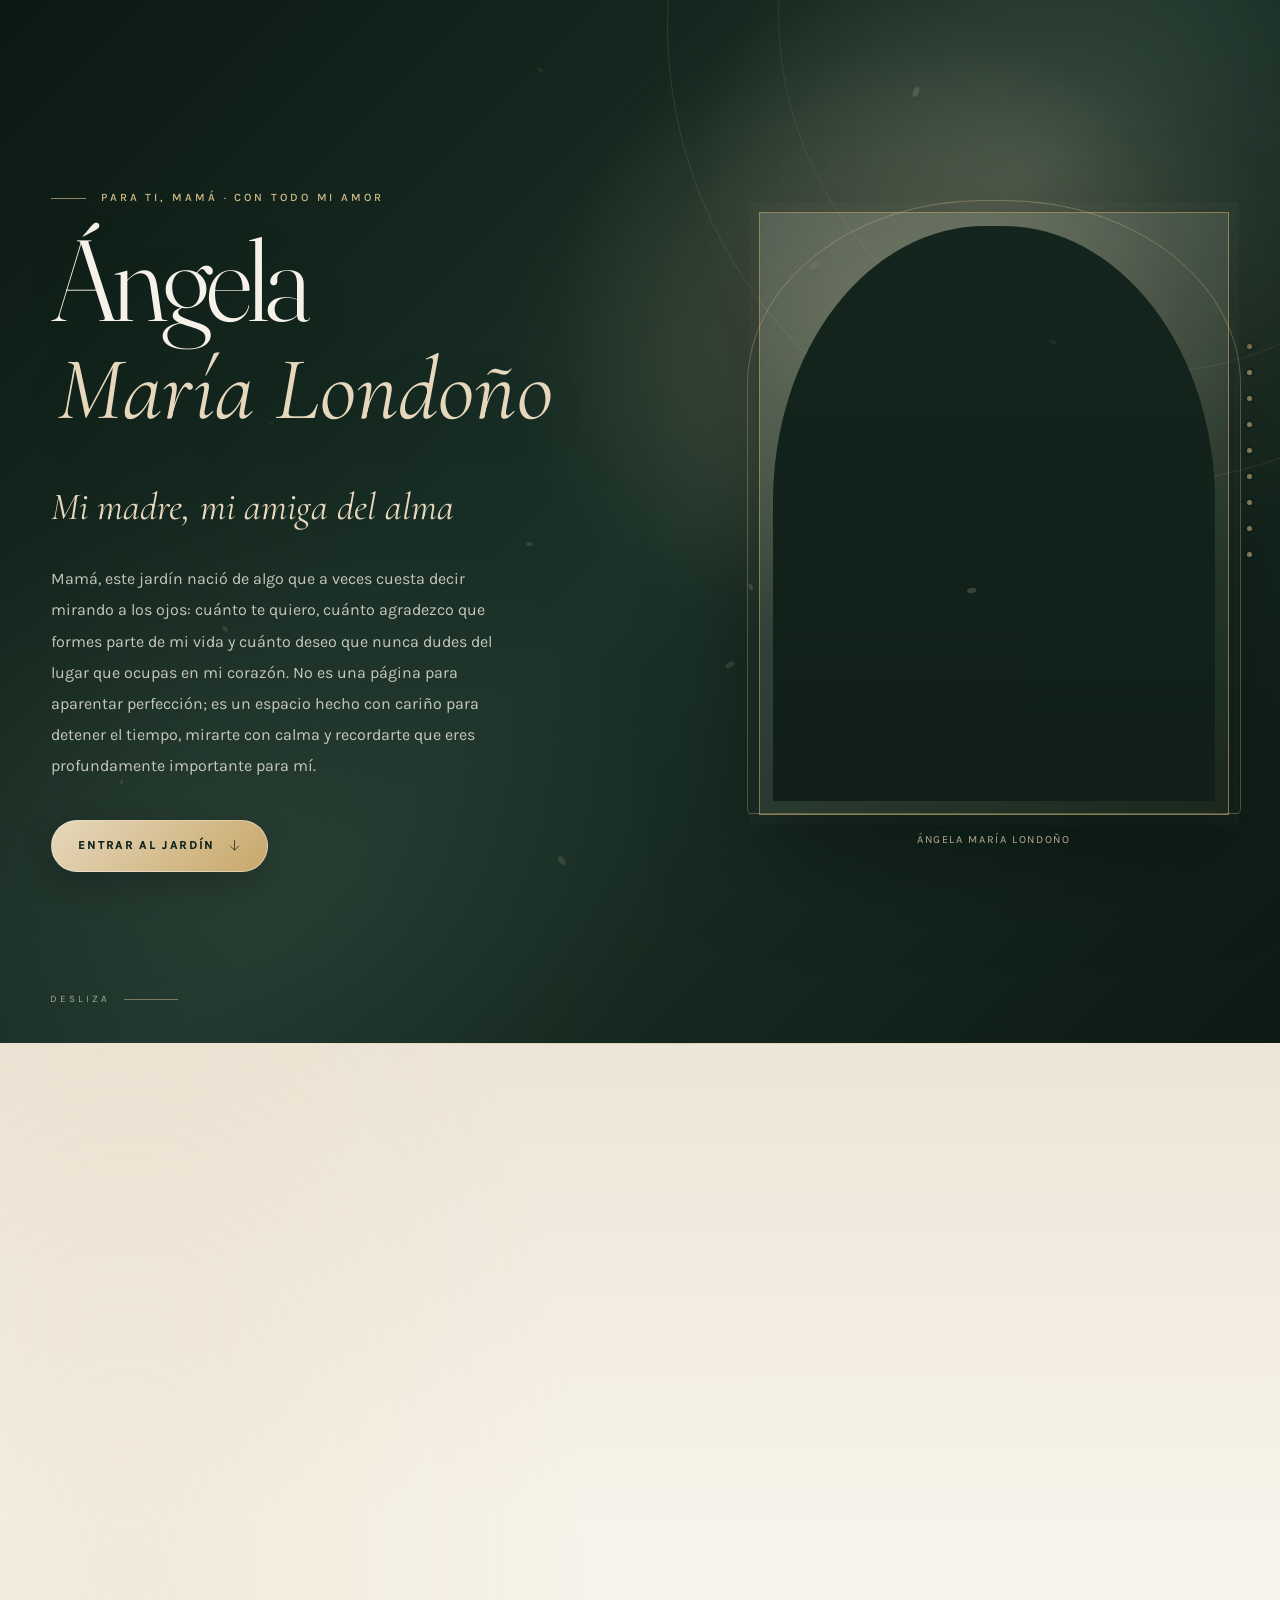
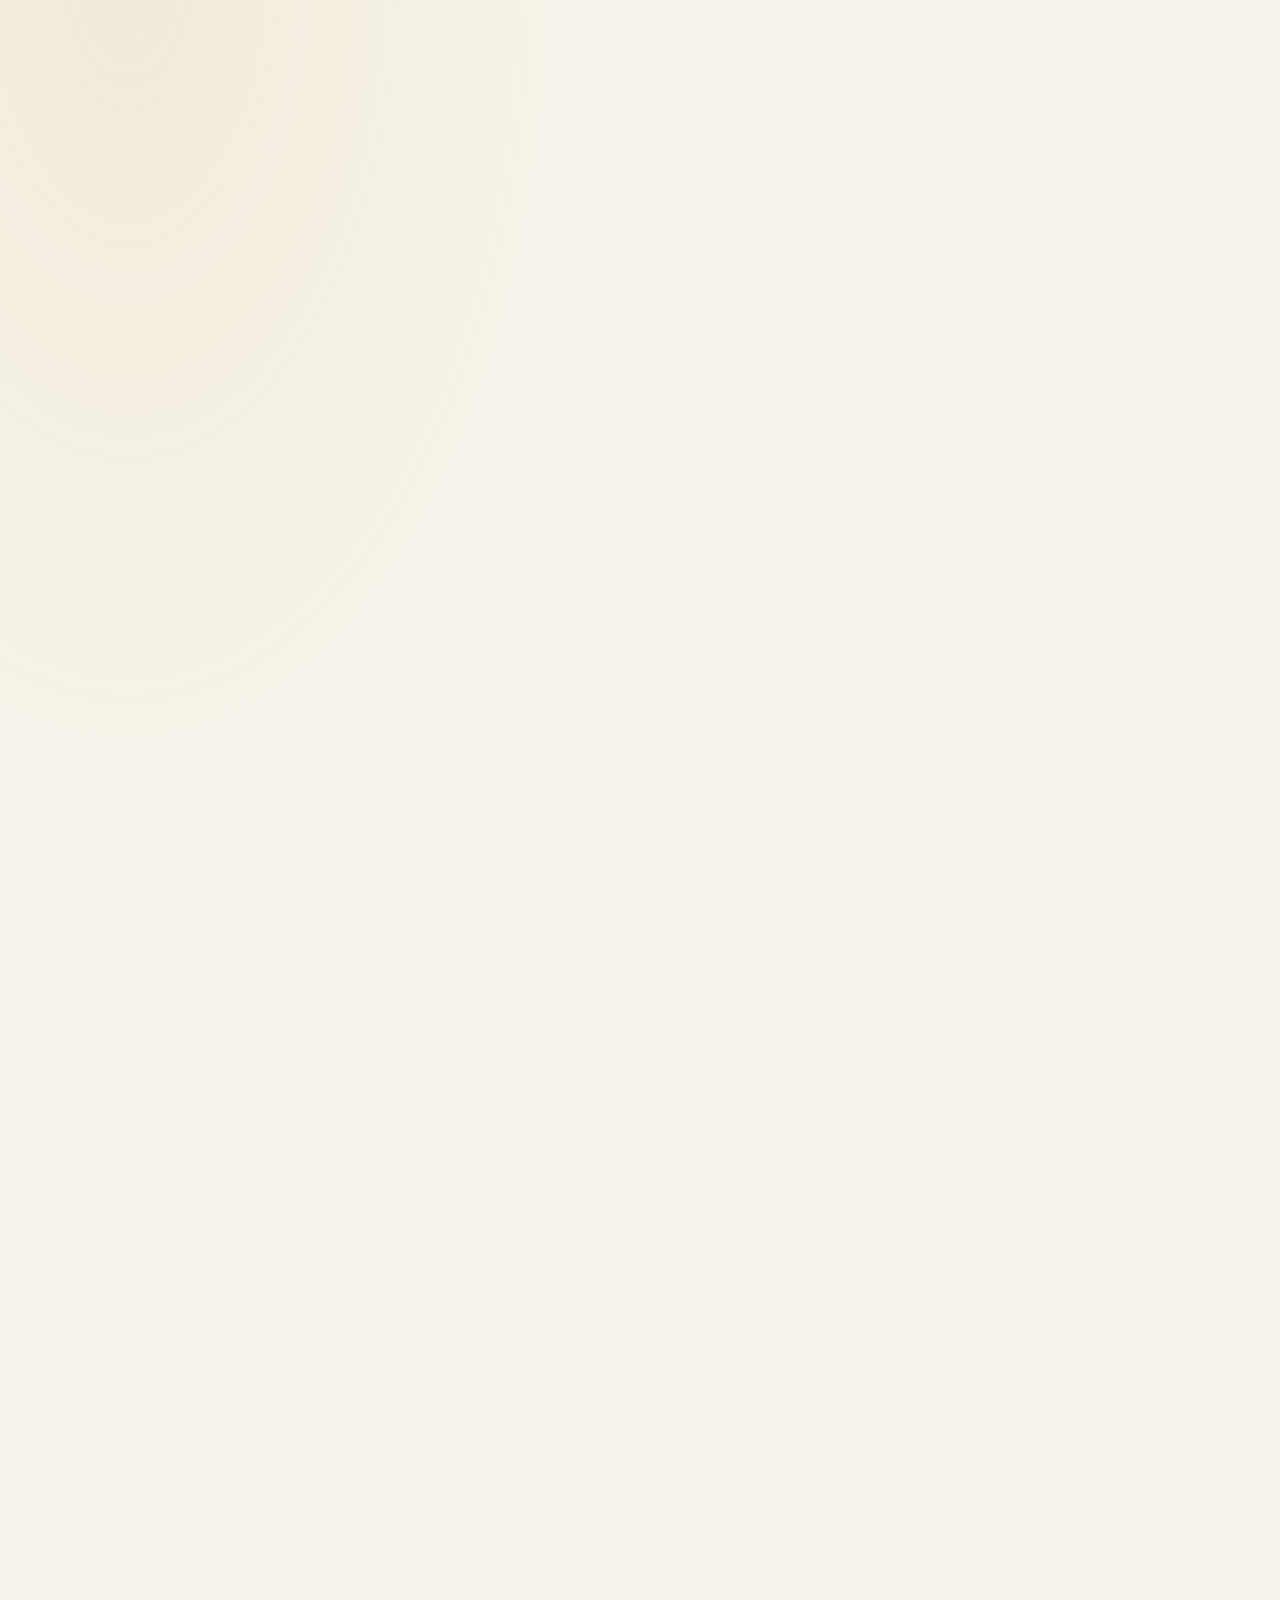
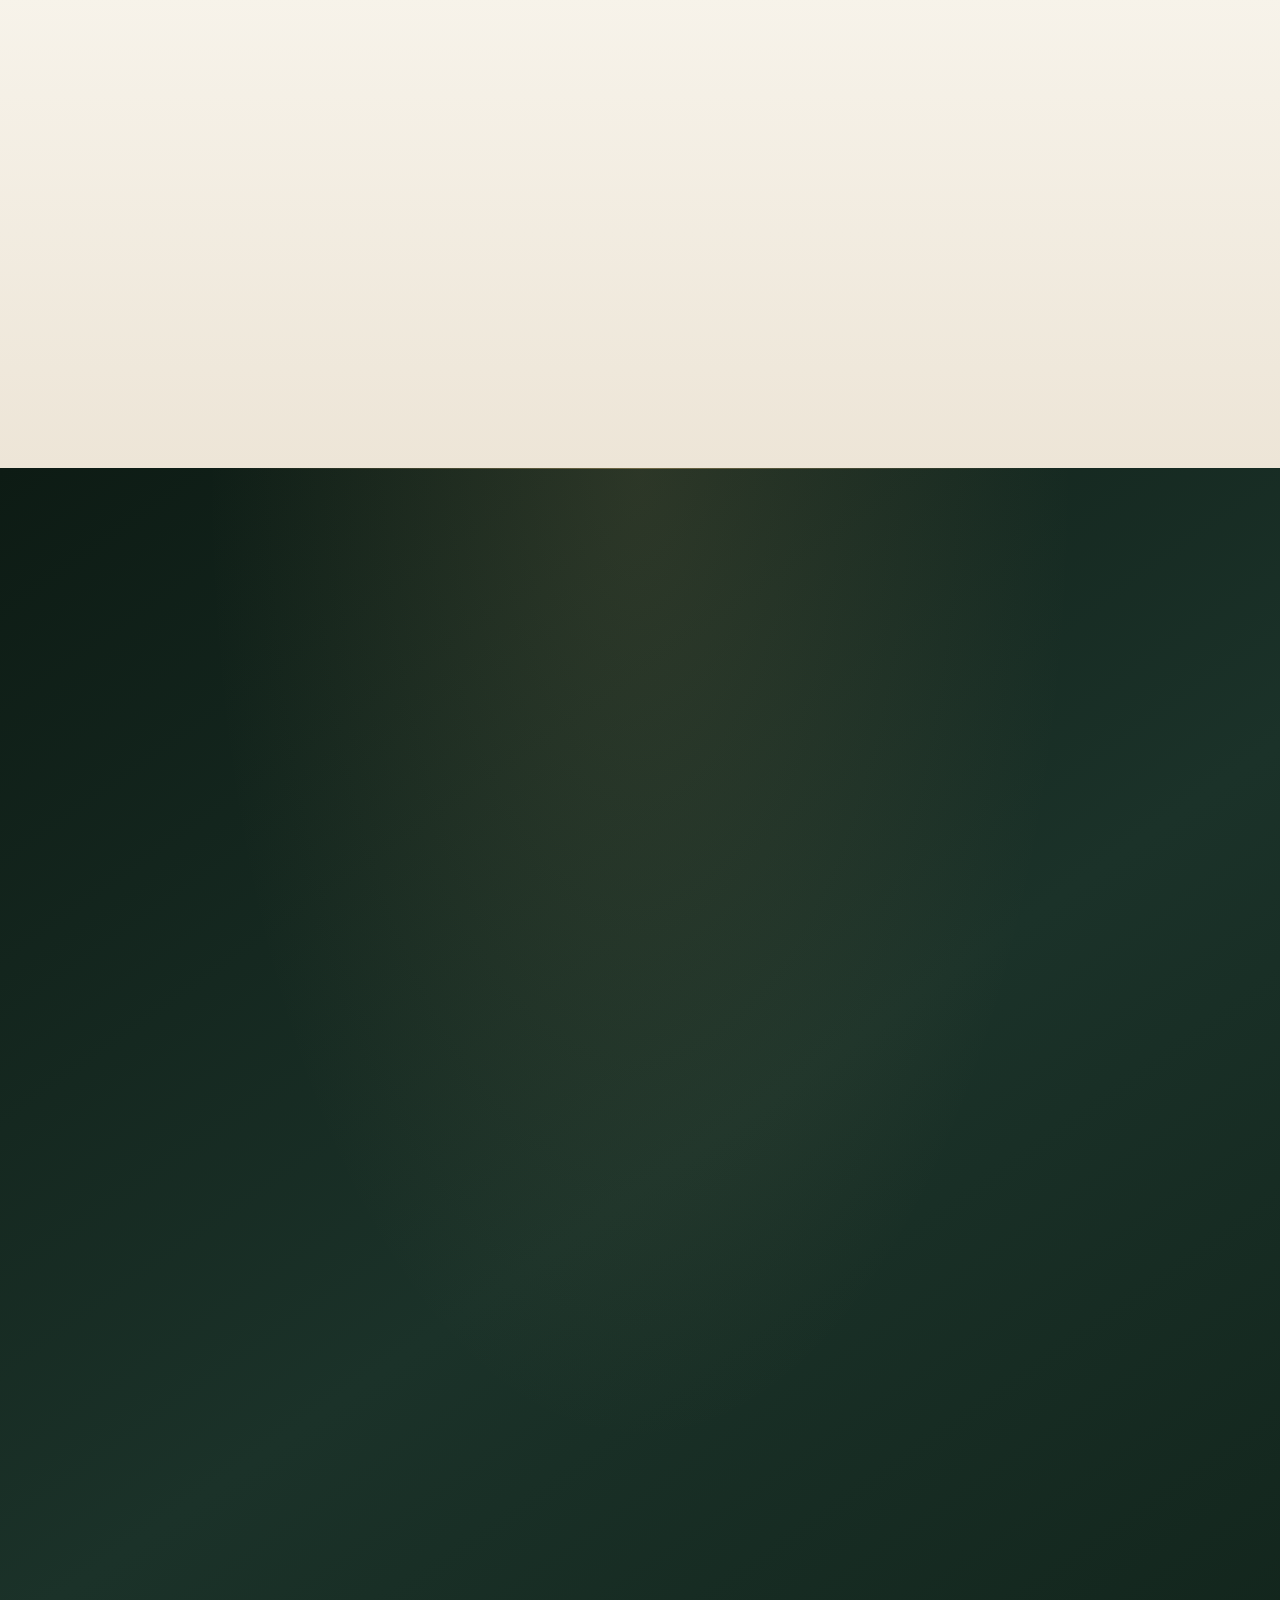
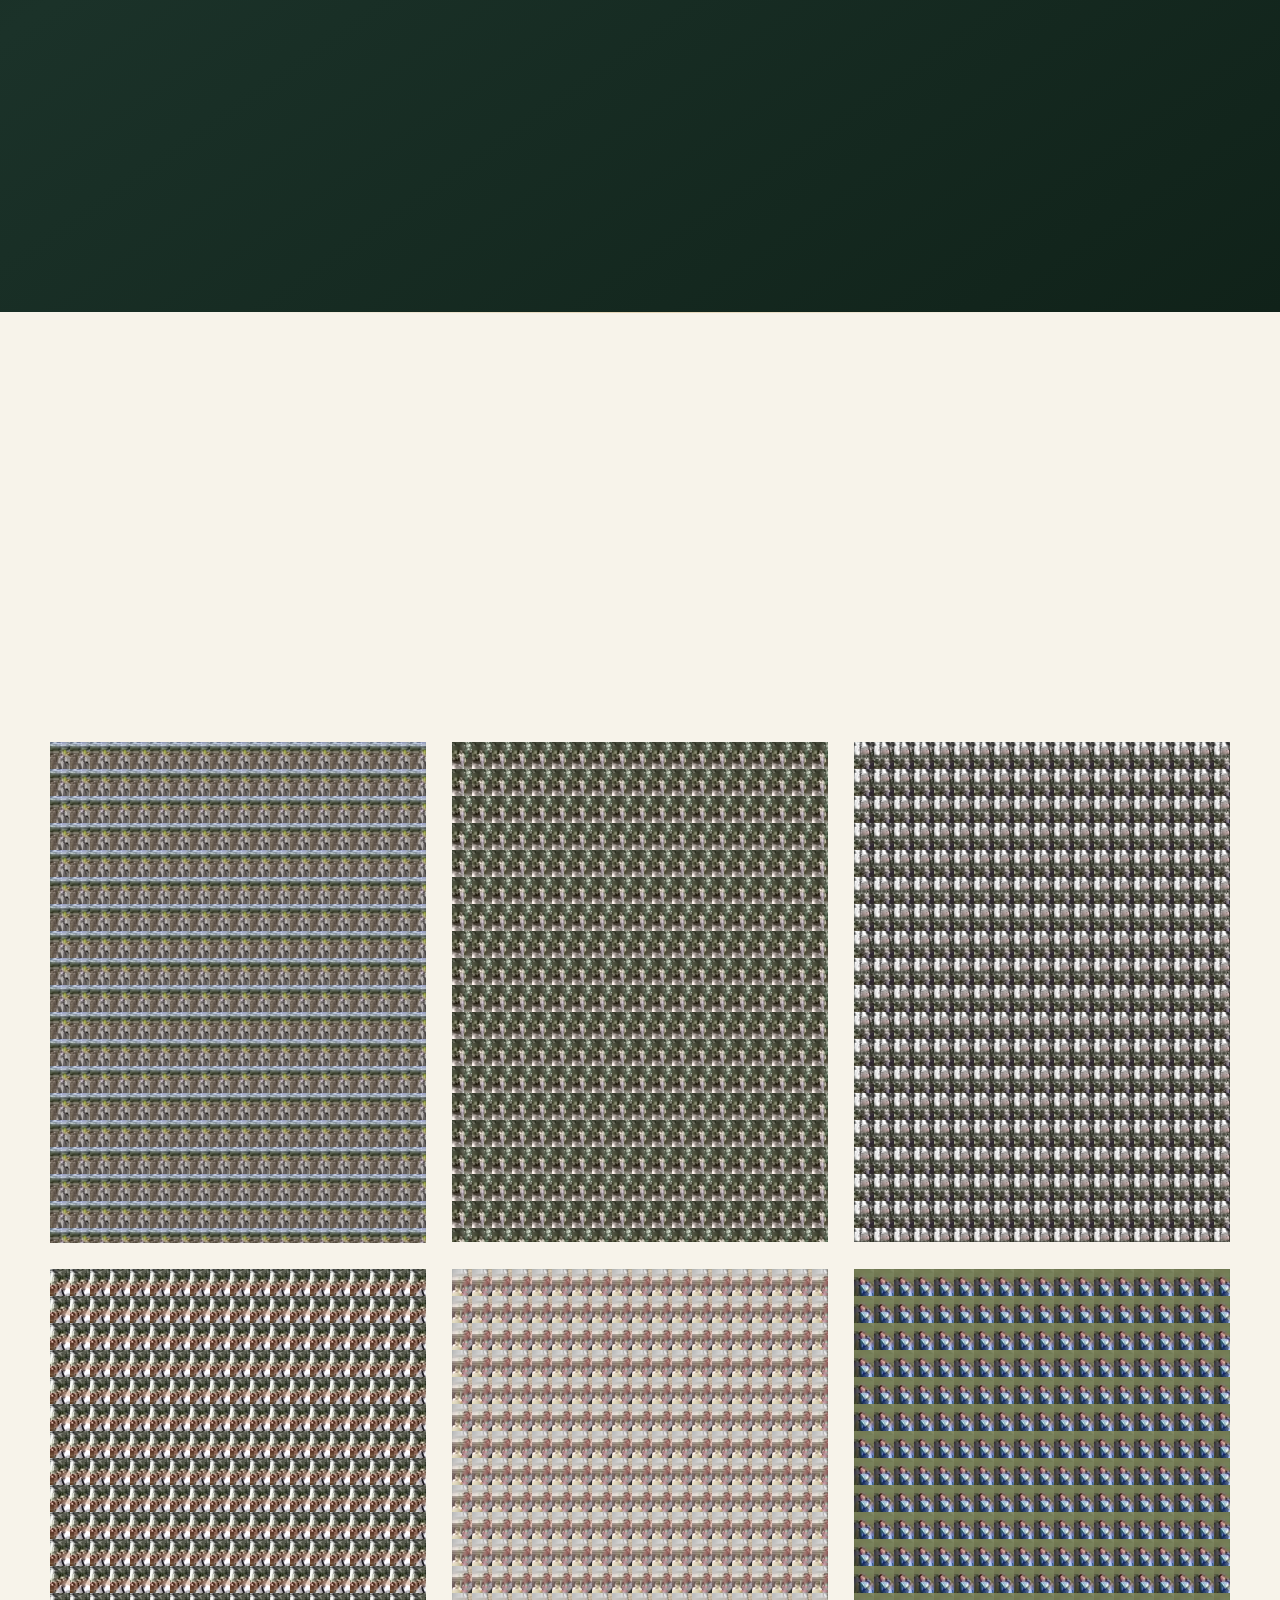
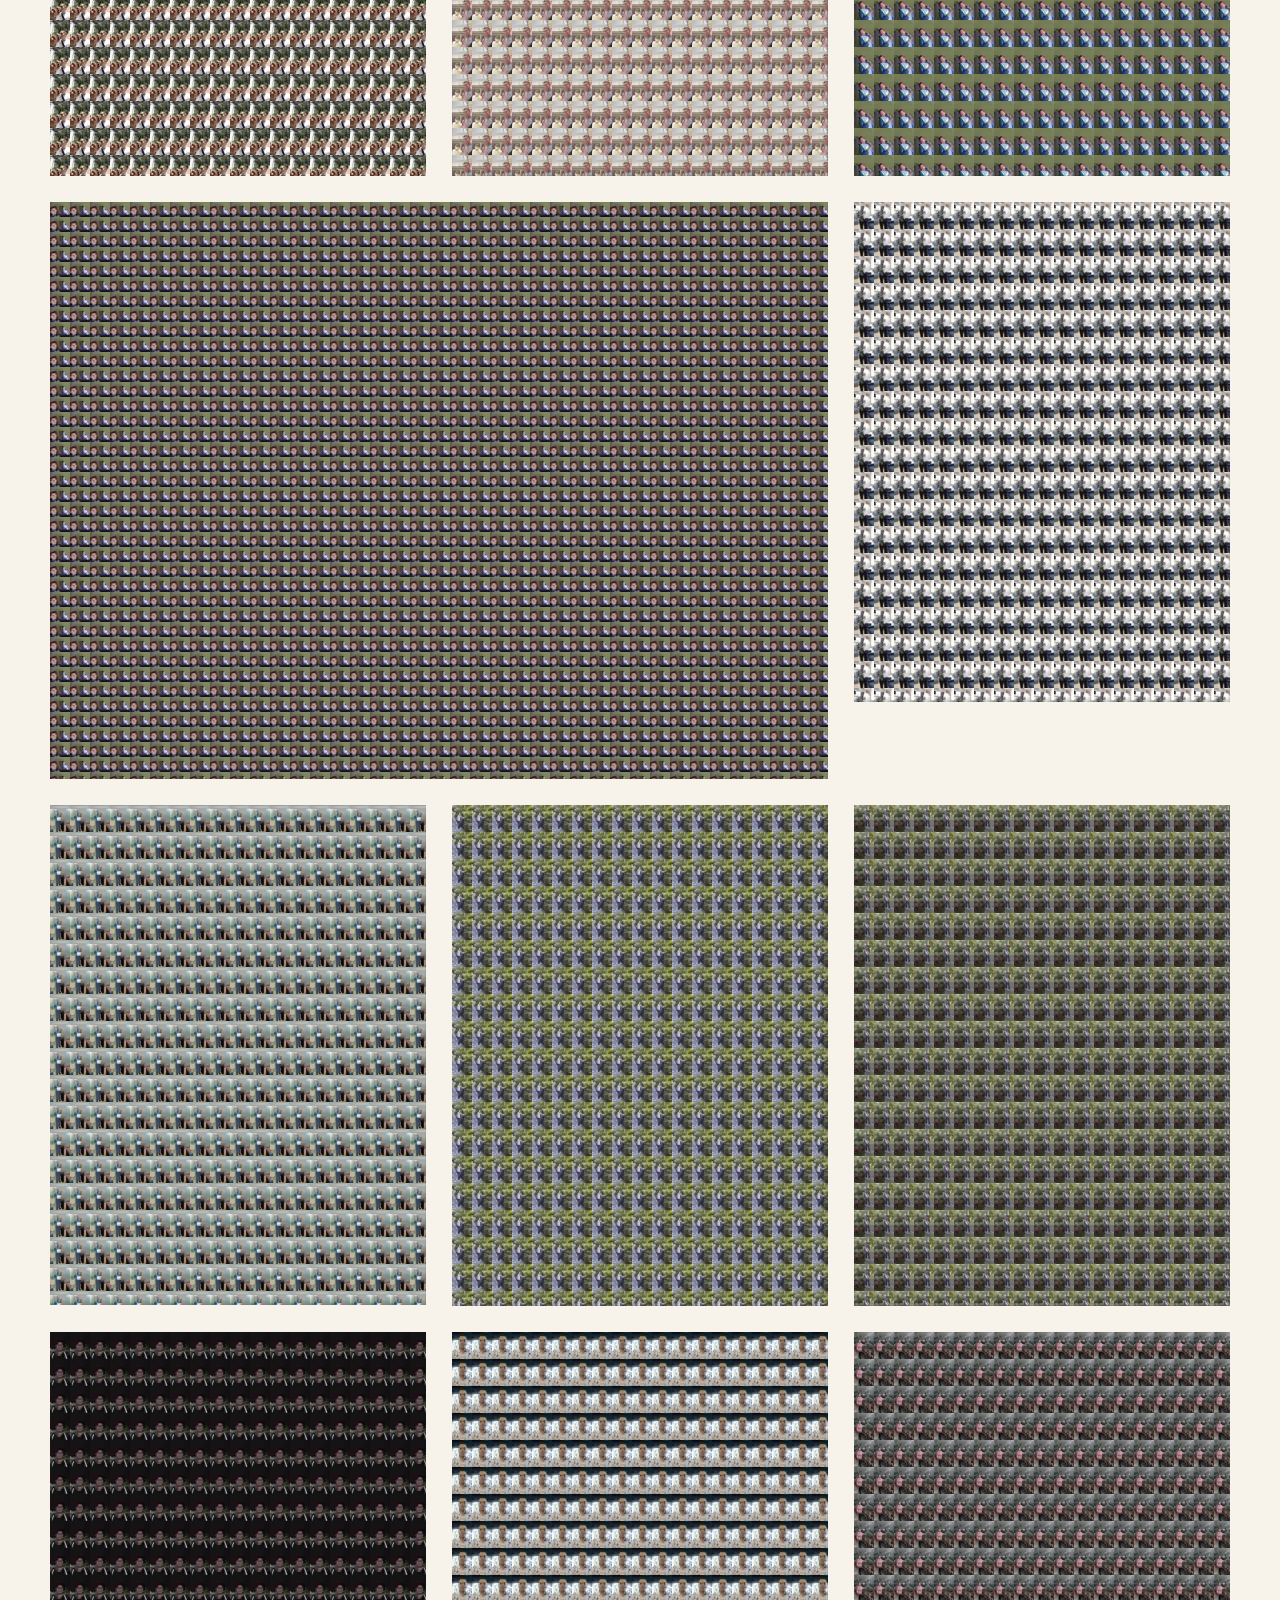
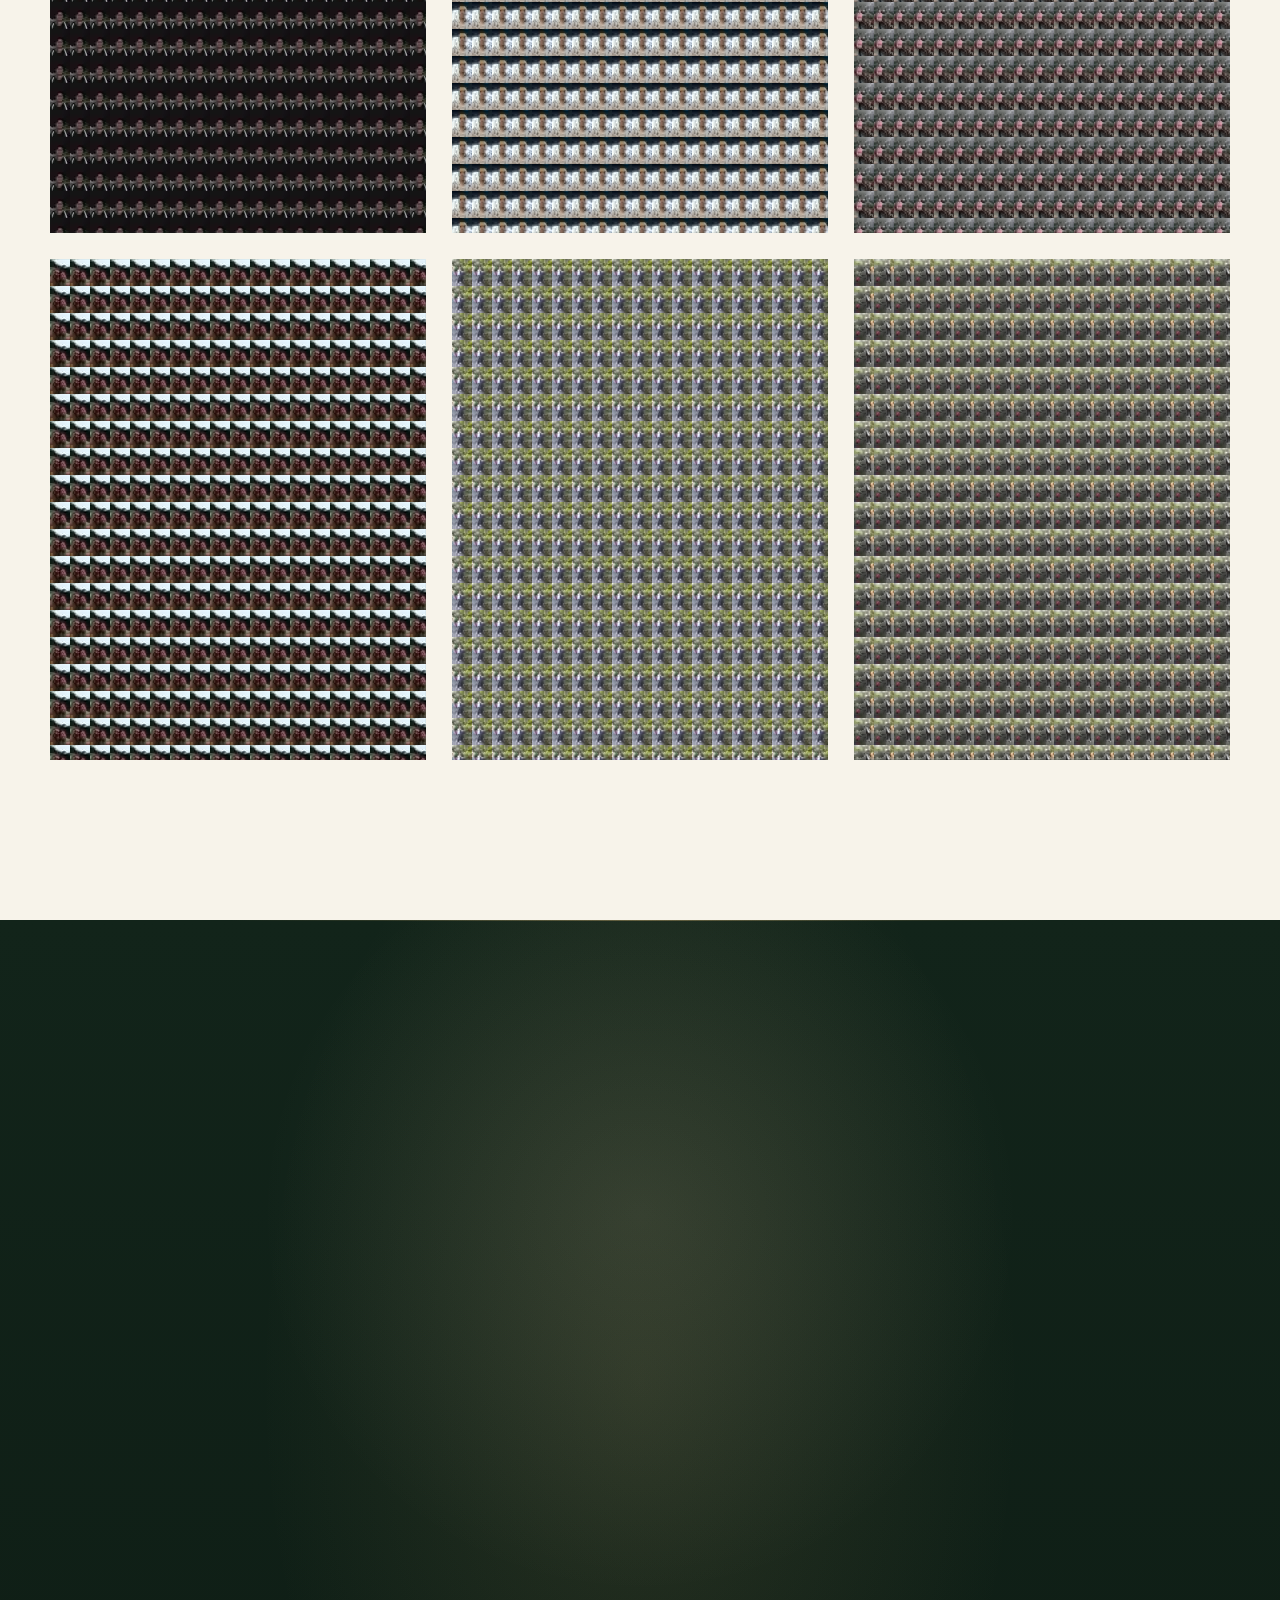
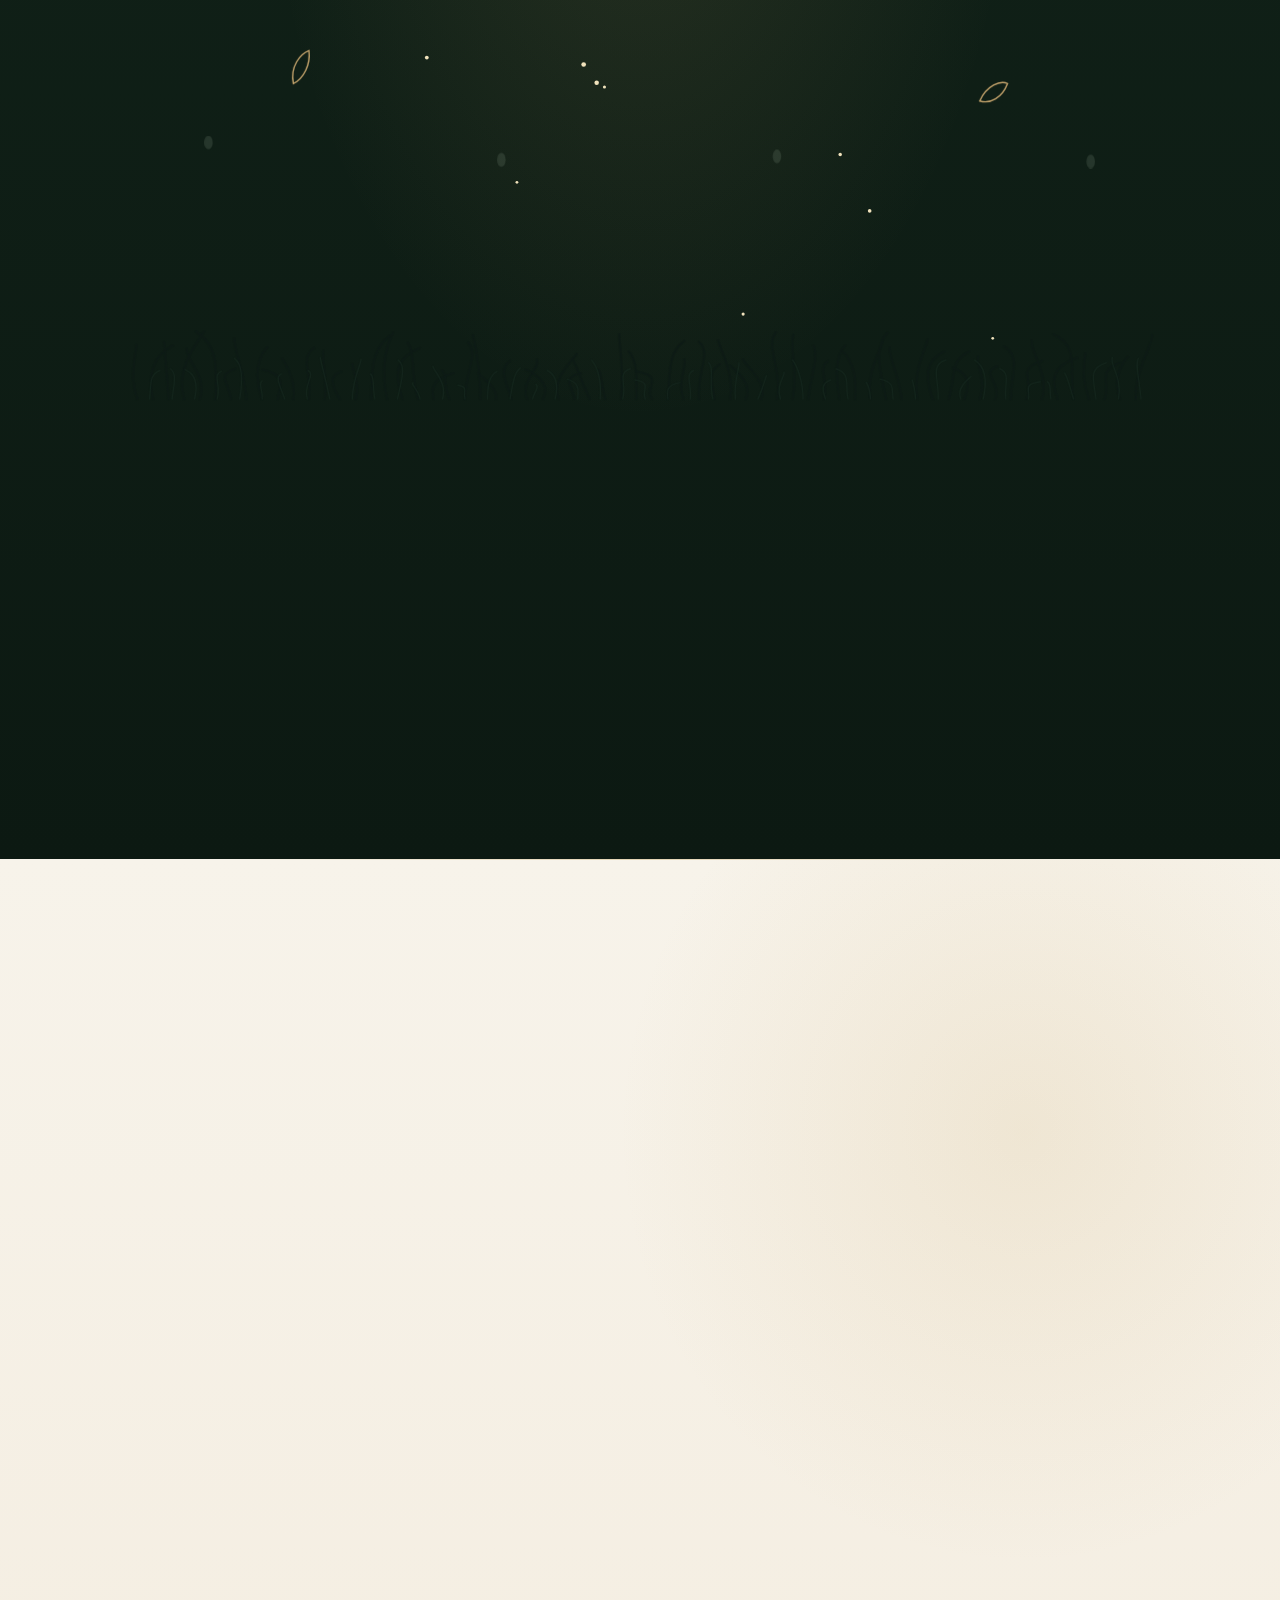
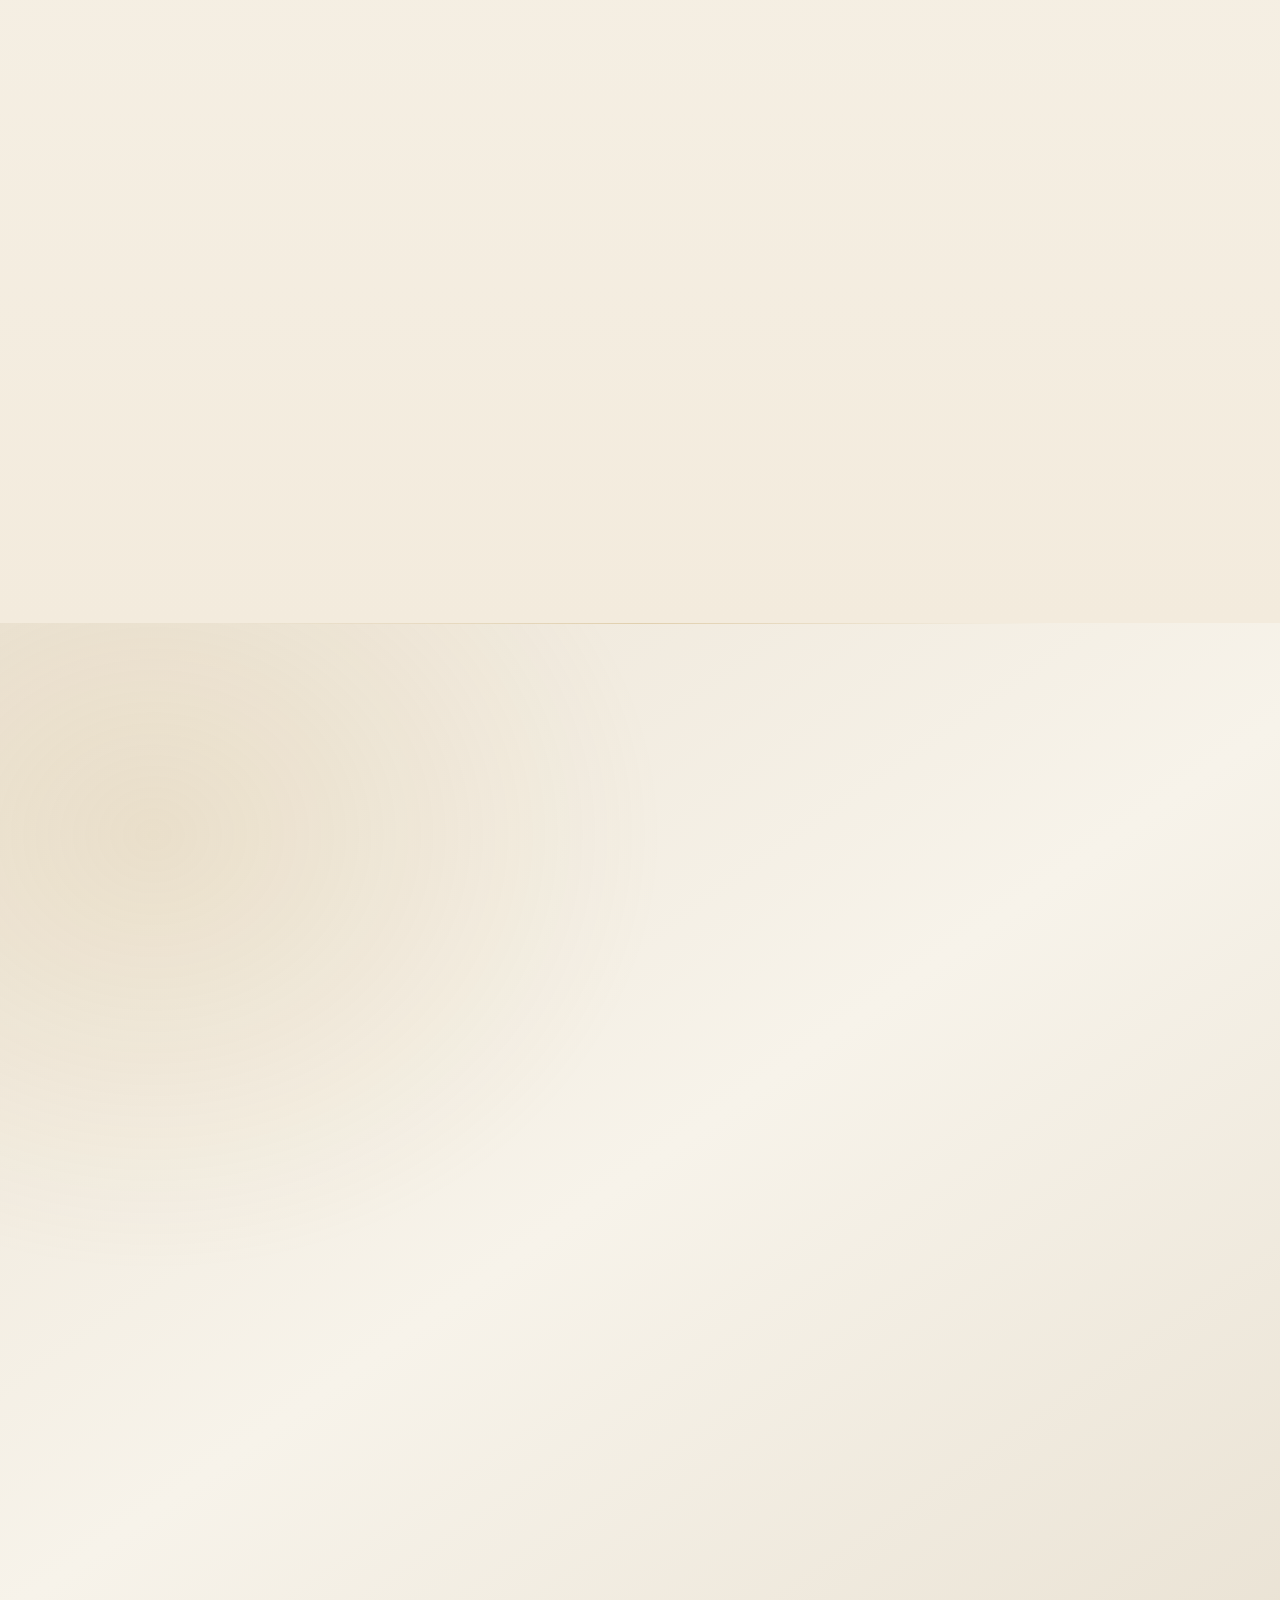
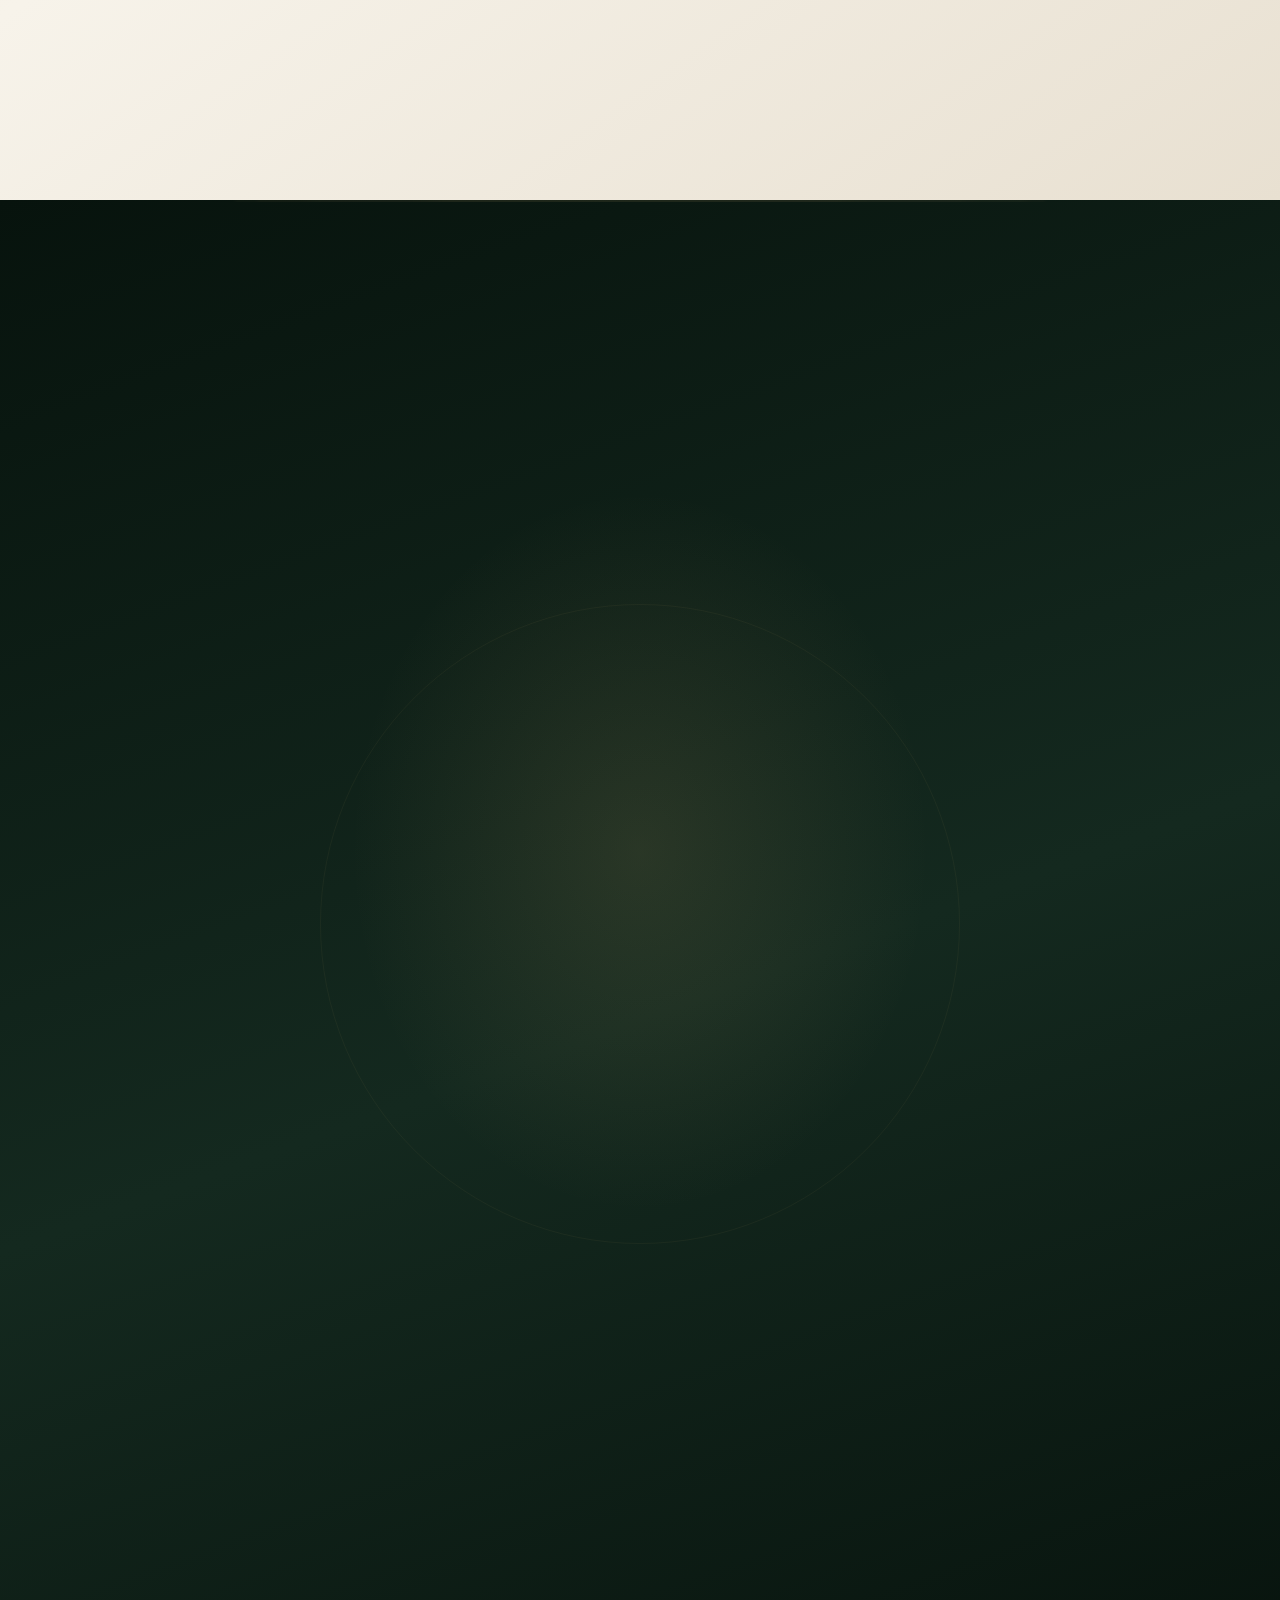
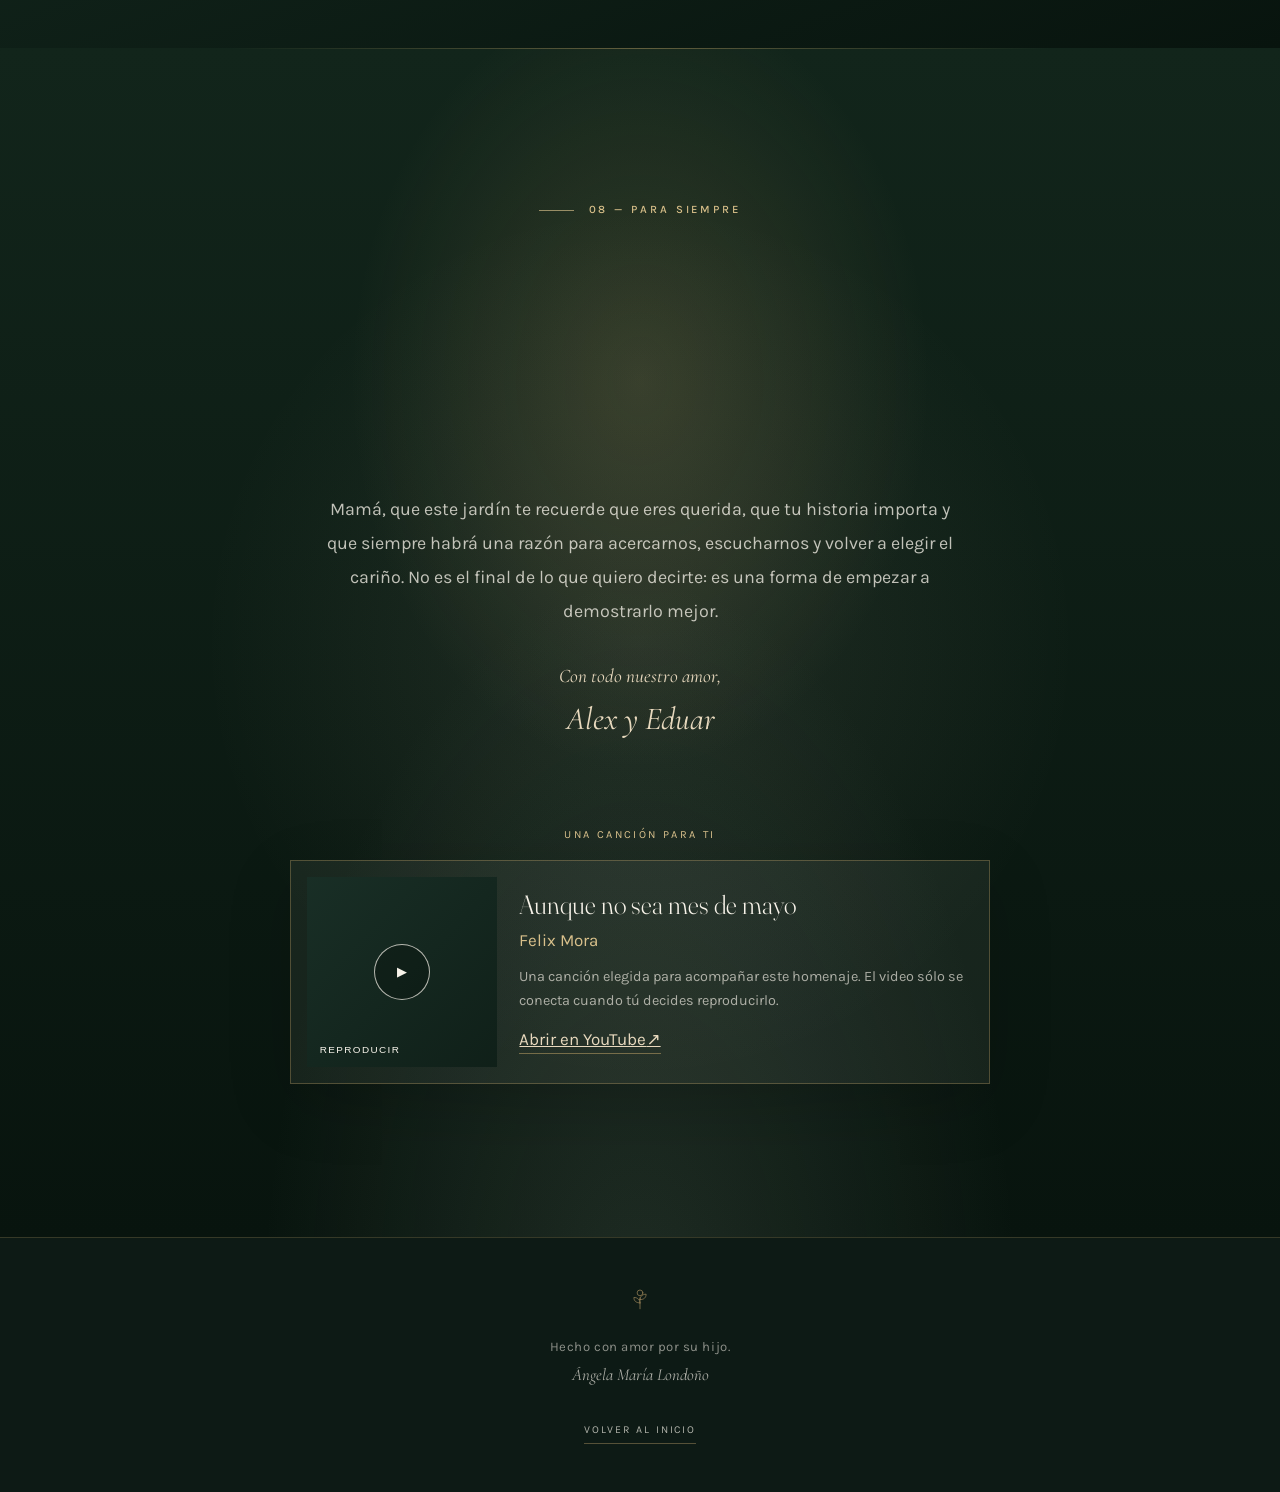
==== commit 4daa9f89: "Replace memorial wording with a celebration of Ángela's presence" ====
--- a/docs/index.html
+++ b/docs/index.html
@@ -7,7 +7,7 @@
   <meta name="referrer" content="strict-origin-when-cross-origin">
 
   <title>Ángela María Londoño · Un jardín para mamá</title>
-  <meta name="description" content="Un homenaje íntimo a Ángela María Londoño: su carta, sus fotografías y los recuerdos que su familia guarda.">
+  <meta name="description" content="Un jardín hecho con amor para Ángela María Londoño: una celebración de su vida, su presencia y los recuerdos compartidos.">
   <meta name="author" content="Su hijo">
   <meta name="theme-color" content="#1B3229">
   <meta name="robots" content="index, follow, max-image-preview:large">
@@ -17,7 +17,7 @@
   <meta property="og:locale" content="es_CO">
   <meta property="og:site_name" content="El Jardín de Ángela">
   <meta property="og:title" content="Ángela María Londoño · Un jardín para mamá">
-  <meta property="og:description" content="Un homenaje íntimo: su carta, sus fotografías y los recuerdos que su familia guarda.">
+  <meta property="og:description" content="Un jardín hecho con amor para celebrar la vida y la presencia de Ángela María Londoño.">
   <meta property="og:url" content="https://ariasalejo.github.io/Angela/">
   <meta property="og:image" content="https://ariasalejo.github.io/Angela/assets/img/og.jpg">
   <meta property="og:image:width" content="1200">
@@ -51,7 +51,7 @@
   <!-- Preludio: se retira solo a los pocos segundos y se puede saltar. -->
   <div class="preludio" id="preludio" aria-hidden="true">
     <div class="preludio__interior">
-      <p class="preludio__etiqueta">En memoria</p>
+      <p class="preludio__etiqueta">Un jardín hecho para ti</p>
       <p class="preludio__nombre">Ángela María Londoño</p>
       <span class="preludio__linea"></span>
     </div>
@@ -129,7 +129,7 @@
       <div class="portada__brillo" id="brillo" aria-hidden="true"></div>
       <div class="portada__interior">
         <div class="portada__texto">
-          <p class="etiqueta entra entra--1">En memoria</p>
+          <p class="etiqueta entra entra--1">Para ti, mamá · Con todo mi amor</p>
           <h1 class="portada__nombre entra entra--2" id="t-portada">
             <span class="portada__nombre-linea">Ángela</span>
             <span class="portada__nombre-linea portada__nombre-linea--cursiva">María Londoño</span>
--- a/docs/assets/css/experiencia-2026.css
+++ b/docs/assets/css/experiencia-2026.css
@@ -84,3 +84,36 @@
 @media(max-width:440px){.triptico{grid-template-columns:1fr;max-width:360px}.triptico__foto--centro{grid-column:auto;grid-row:auto;width:100%}.triptico__foto--izq,.triptico__foto--centro,.triptico__foto--der{transform:none}.cancion__tarjeta{grid-template-columns:1fr}.cancion__portada{width:min(100%,240px);margin-inline:auto}}
 @media(prefers-reduced-motion:reduce){.flor-plantada{animation:none}.jardin__plantar,.perdon__llama,.perdon__resplandor{transition:none}}
 @media print{.triptico,.jardin__interaccion,.perdon__vela,.cancion,.video{display:none!important}.carta__hoja::after{display:none}}
+
+
+/* CARTA MANUSCRITA: Caveat aporta trazos espontáneos sin sacrificar lectura. */
+.carta__cuerpo{max-width:61ch}
+.carta__saludo,.carta__parrafo,.carta__remate,.carta__firma-texto{font-family:"Caveat",cursive;font-weight:500}
+.carta__saludo{font-size:clamp(1.8rem,3vw,2.35rem);line-height:1.3;margin-bottom:1rem}
+.carta__parrafo{font-size:clamp(1.42rem,2vw,1.72rem);line-height:1.48;letter-spacing:.005em}
+.carta__parrafo+.carta__parrafo{margin-top:1.05em}
+.carta__remate{font-size:clamp(1.65rem,2.4vw,2rem);line-height:1.45;margin-top:1.2rem}
+.carta__firma{display:flex;align-items:end;justify-content:space-between;gap:1.5rem}
+.carta__firma-texto{font-size:clamp(1.65rem,2.6vw,2.1rem);line-height:1.25}
+.carta__firma-texto .firma{font-size:1.25em;font-weight:600}
+.historia{padding-block:clamp(5.5rem,12vw,9rem);background:radial-gradient(ellipse at 12% 18%,rgba(201,169,106,.16),transparent 32%),linear-gradient(145deg,#EDE5D7,#F7F3EA 48%,#E8E0D1)}
+.historia__cabecera{max-width:58rem;margin:0 auto 2.5rem;text-align:center}
+.historia__cabecera .etiqueta{justify-content:center}
+.historia__titulo{max-width:17ch;margin:1rem auto 0;color:#1B3229;font-family:var(--display);font-size:clamp(2.5rem,5.7vw,4.7rem);font-weight:300;line-height:1.08;letter-spacing:-.035em}
+.historia__texto{max-width:62ch;margin:1.4rem auto 0;color:#565448;font-size:clamp(1rem,1.4vw,1.12rem);line-height:1.9}
+.historia__tarjeta{max-width:880px;margin-inline:auto;padding:clamp(.8rem,2vw,1.2rem);border:1px solid rgba(153,119,65,.35);background:rgba(252,249,243,.82);box-shadow:0 30px 75px rgba(35,43,31,.13)}
+.historia__reproductor{position:relative;overflow:hidden;aspect-ratio:16/9;background:#102219}
+.historia__reproductor iframe{display:block;width:100%;height:100%;border:0}
+.historia__poster{position:absolute;inset:0;display:block;width:100%;height:100%;padding:0;border:0;background:#102219;cursor:pointer}
+.historia__poster img{display:block;width:100%;height:100%;object-fit:cover;object-position:center 34%;filter:saturate(.78) brightness(.78)}
+.historia__velo{position:absolute;inset:0;background:linear-gradient(115deg,rgba(8,20,14,.16),rgba(8,20,14,.58))}
+.historia__play{position:absolute;top:50%;left:50%;display:grid;width:clamp(58px,8vw,82px);aspect-ratio:1;place-items:center;transform:translate(-50%,-50%);border:1px solid rgba(247,243,234,.82);border-radius:50%;background:rgba(8,20,14,.42);color:#F7F3EA;font-size:1.35rem;transition:transform .25s,background .25s}
+.historia__poster:hover .historia__play{transform:translate(-50%,-50%) scale(1.08);background:rgba(201,169,106,.4)}
+.historia__poster-texto{position:absolute;bottom:1.1rem;left:1.2rem;color:#fff;font-family:var(--cursiva);font-size:1.2rem;font-style:italic}
+.historia__pie{display:flex;flex-wrap:wrap;align-items:center;justify-content:space-between;gap:.8rem 1.2rem;padding:1.2rem .35rem .15rem;color:#45463B}
+.historia__sello{color:#7A5F33;font-size:.67rem;letter-spacing:.15em;text-transform:uppercase}
+.historia__pie p{font-family:var(--cursiva);font-size:1.2rem;font-style:italic}
+.historia__pie a{color:#5E492B;border-bottom:1px solid rgba(122,95,51,.4);font-size:.85rem}
+@media(max-width:600px){.historia__pie{align-items:flex-start;flex-direction:column}.carta__firma{align-items:center}}
+@media(prefers-reduced-motion:reduce){.historia__play{transition:none}}
+@media print{.historia{display:none!important}}
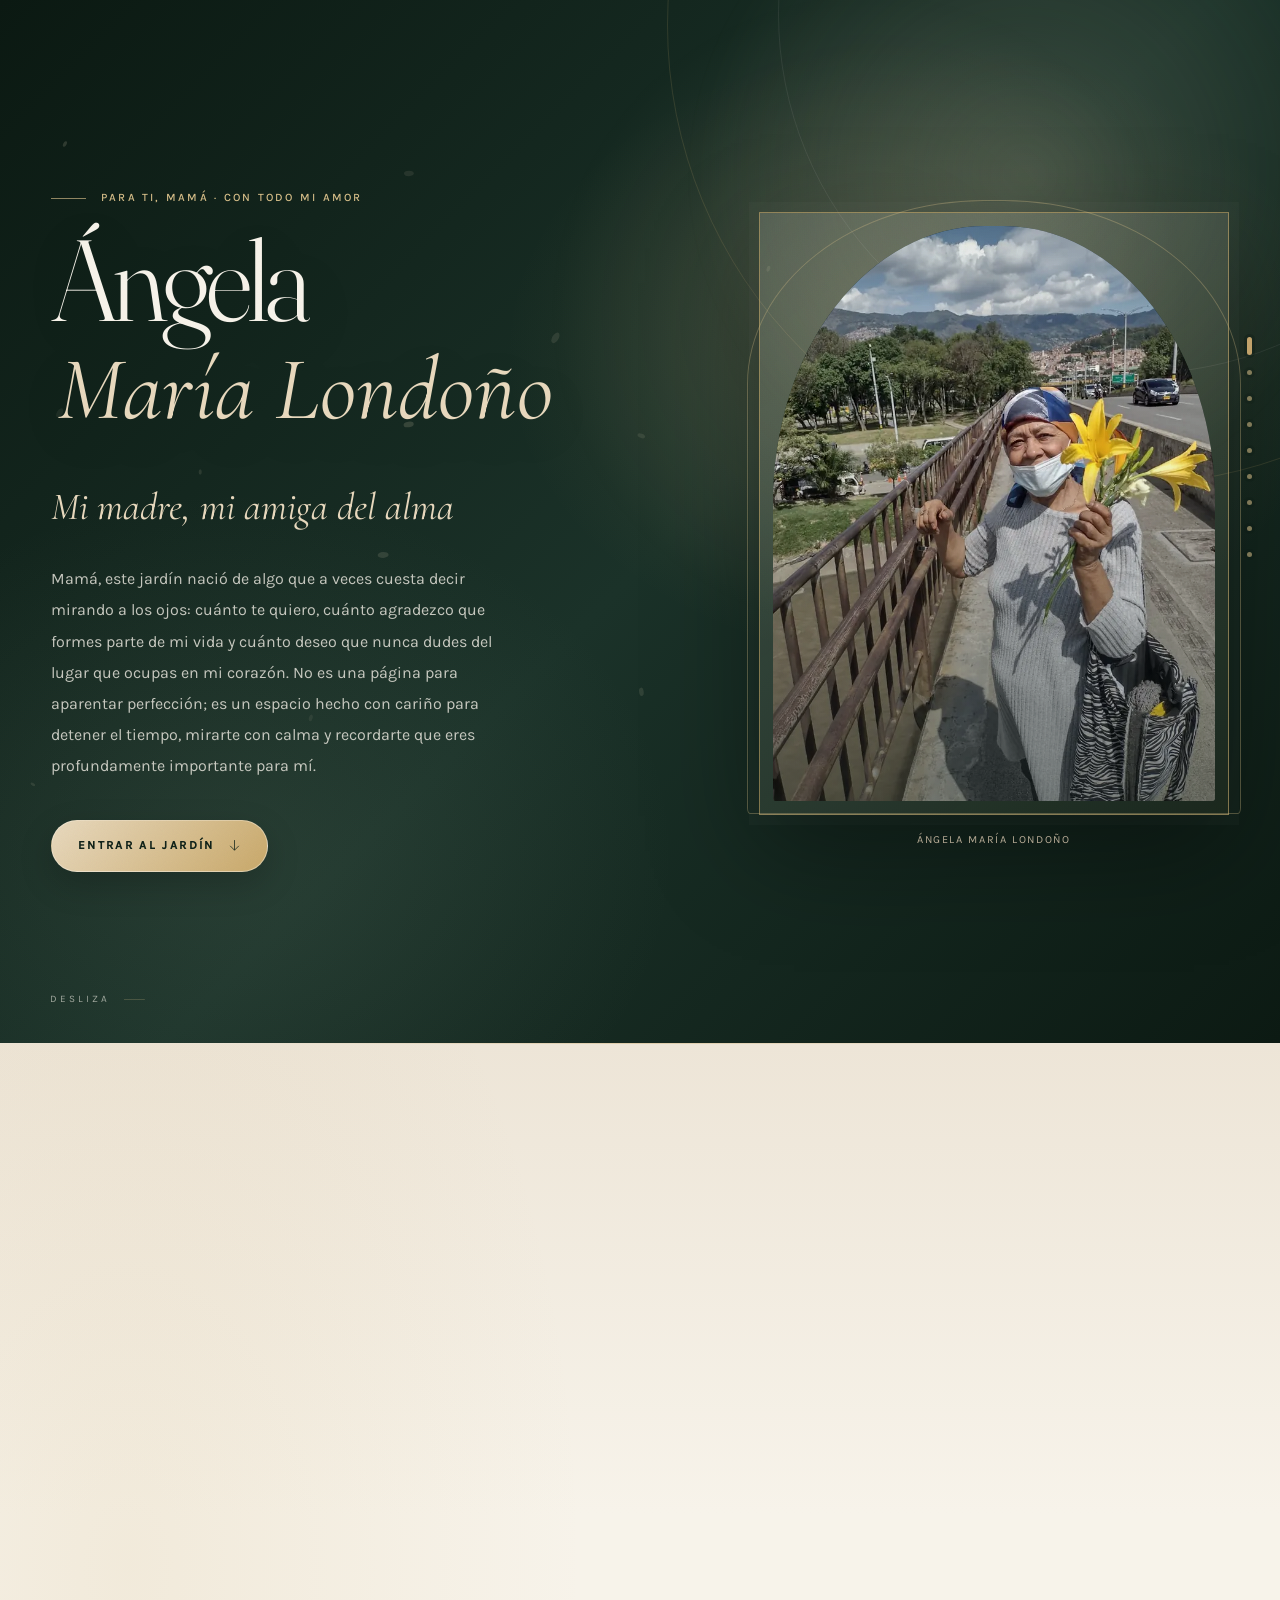
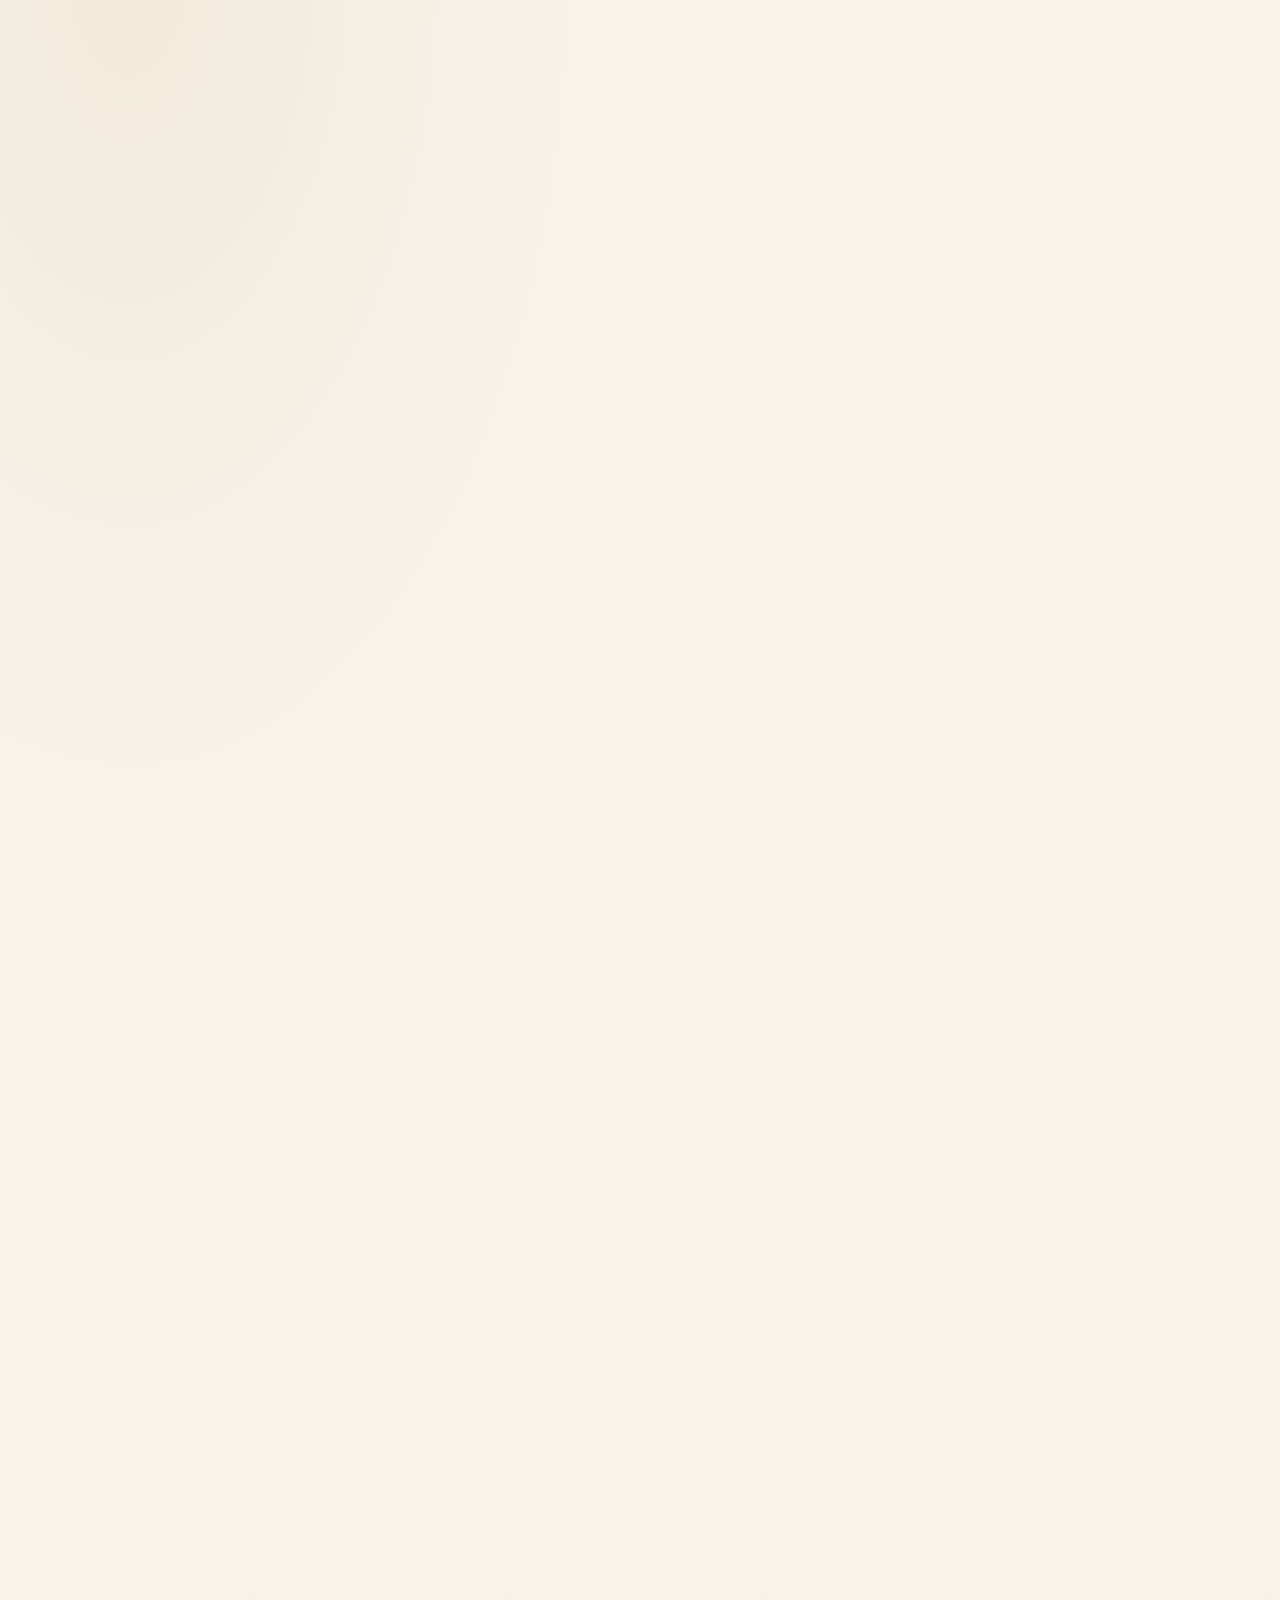
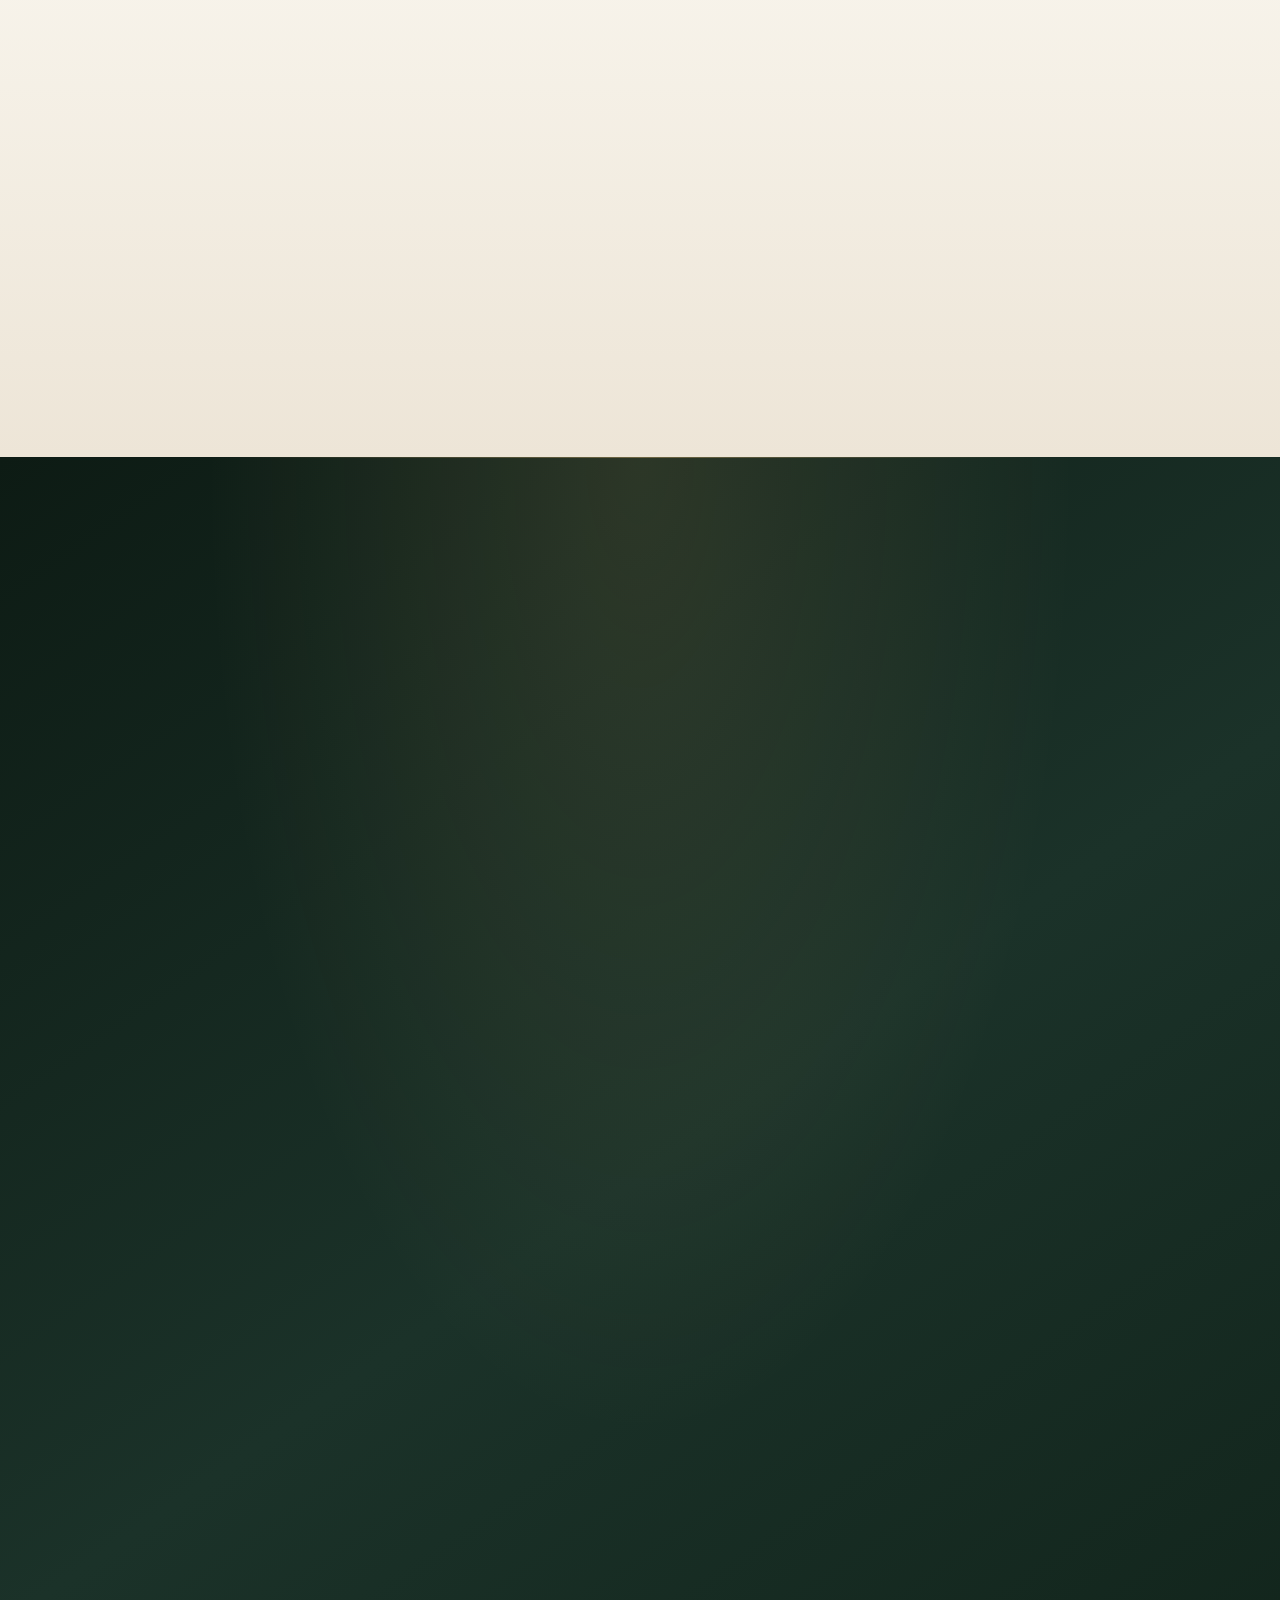
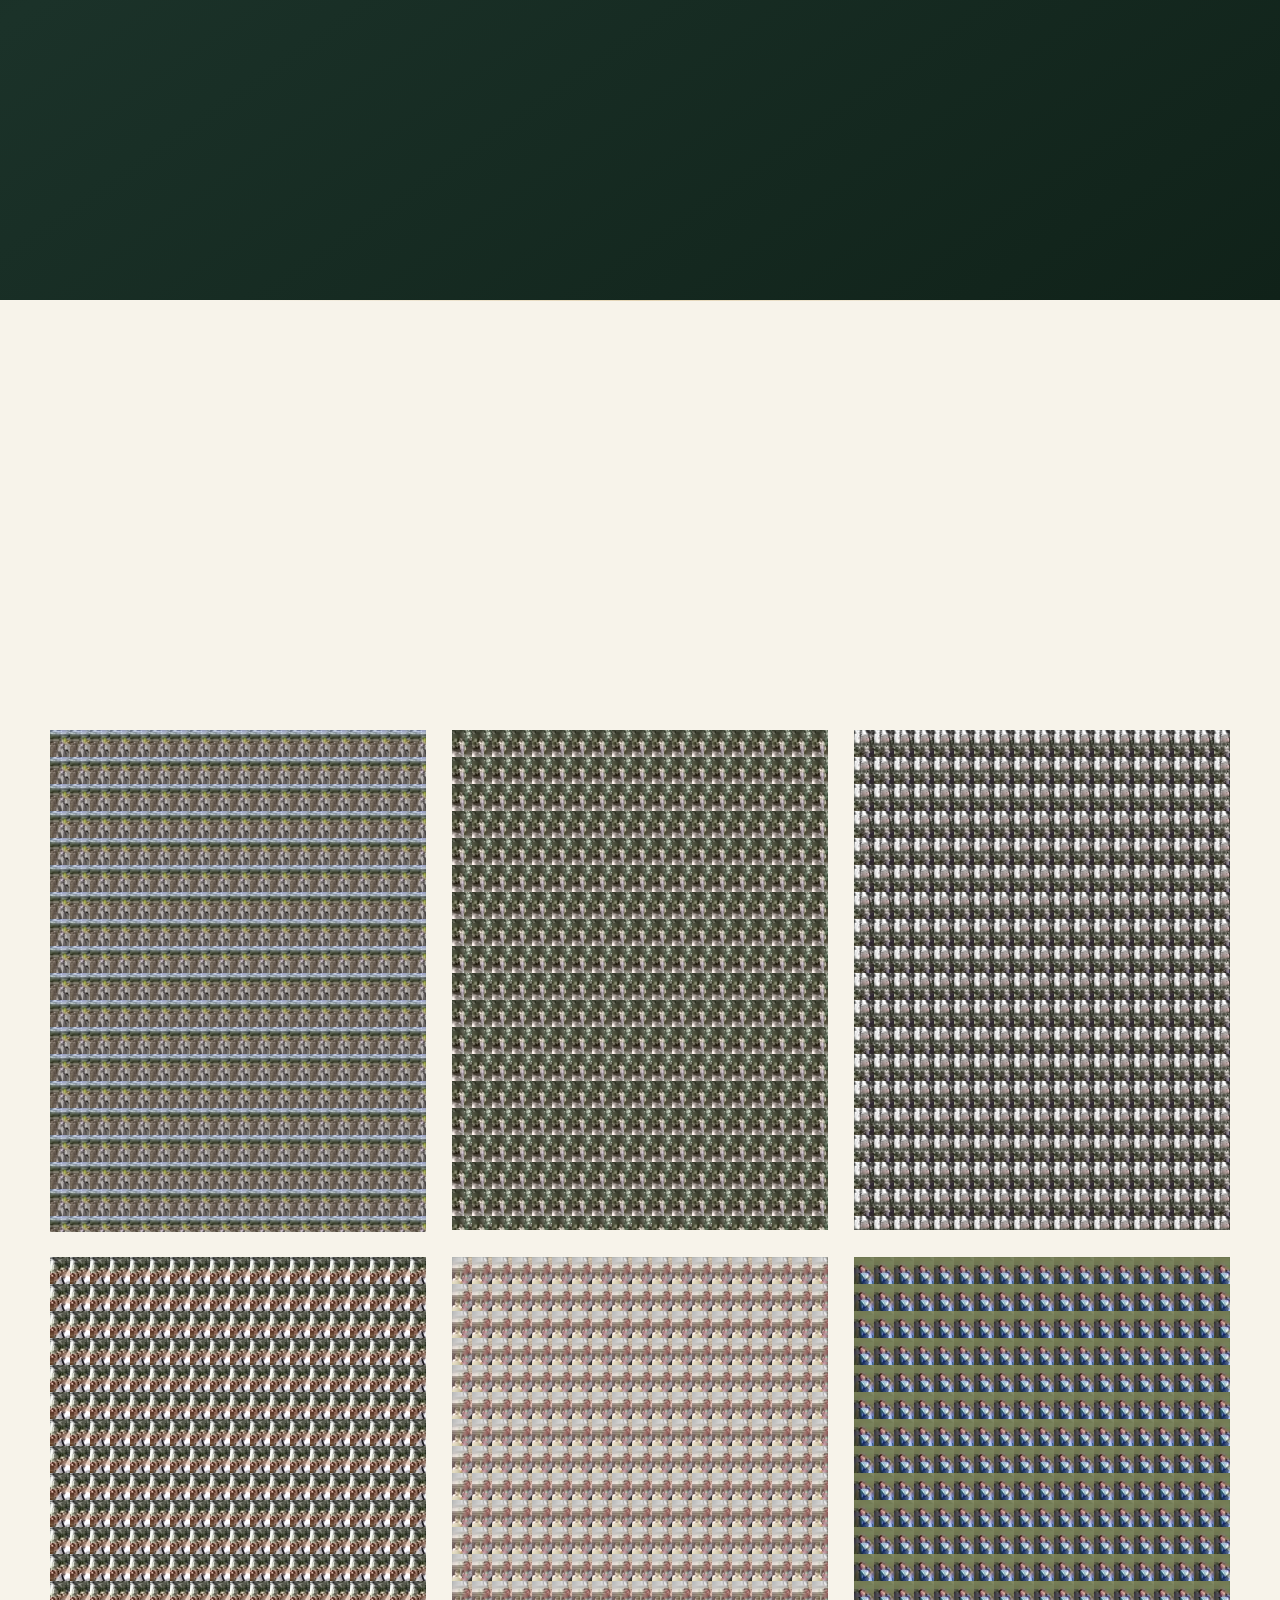
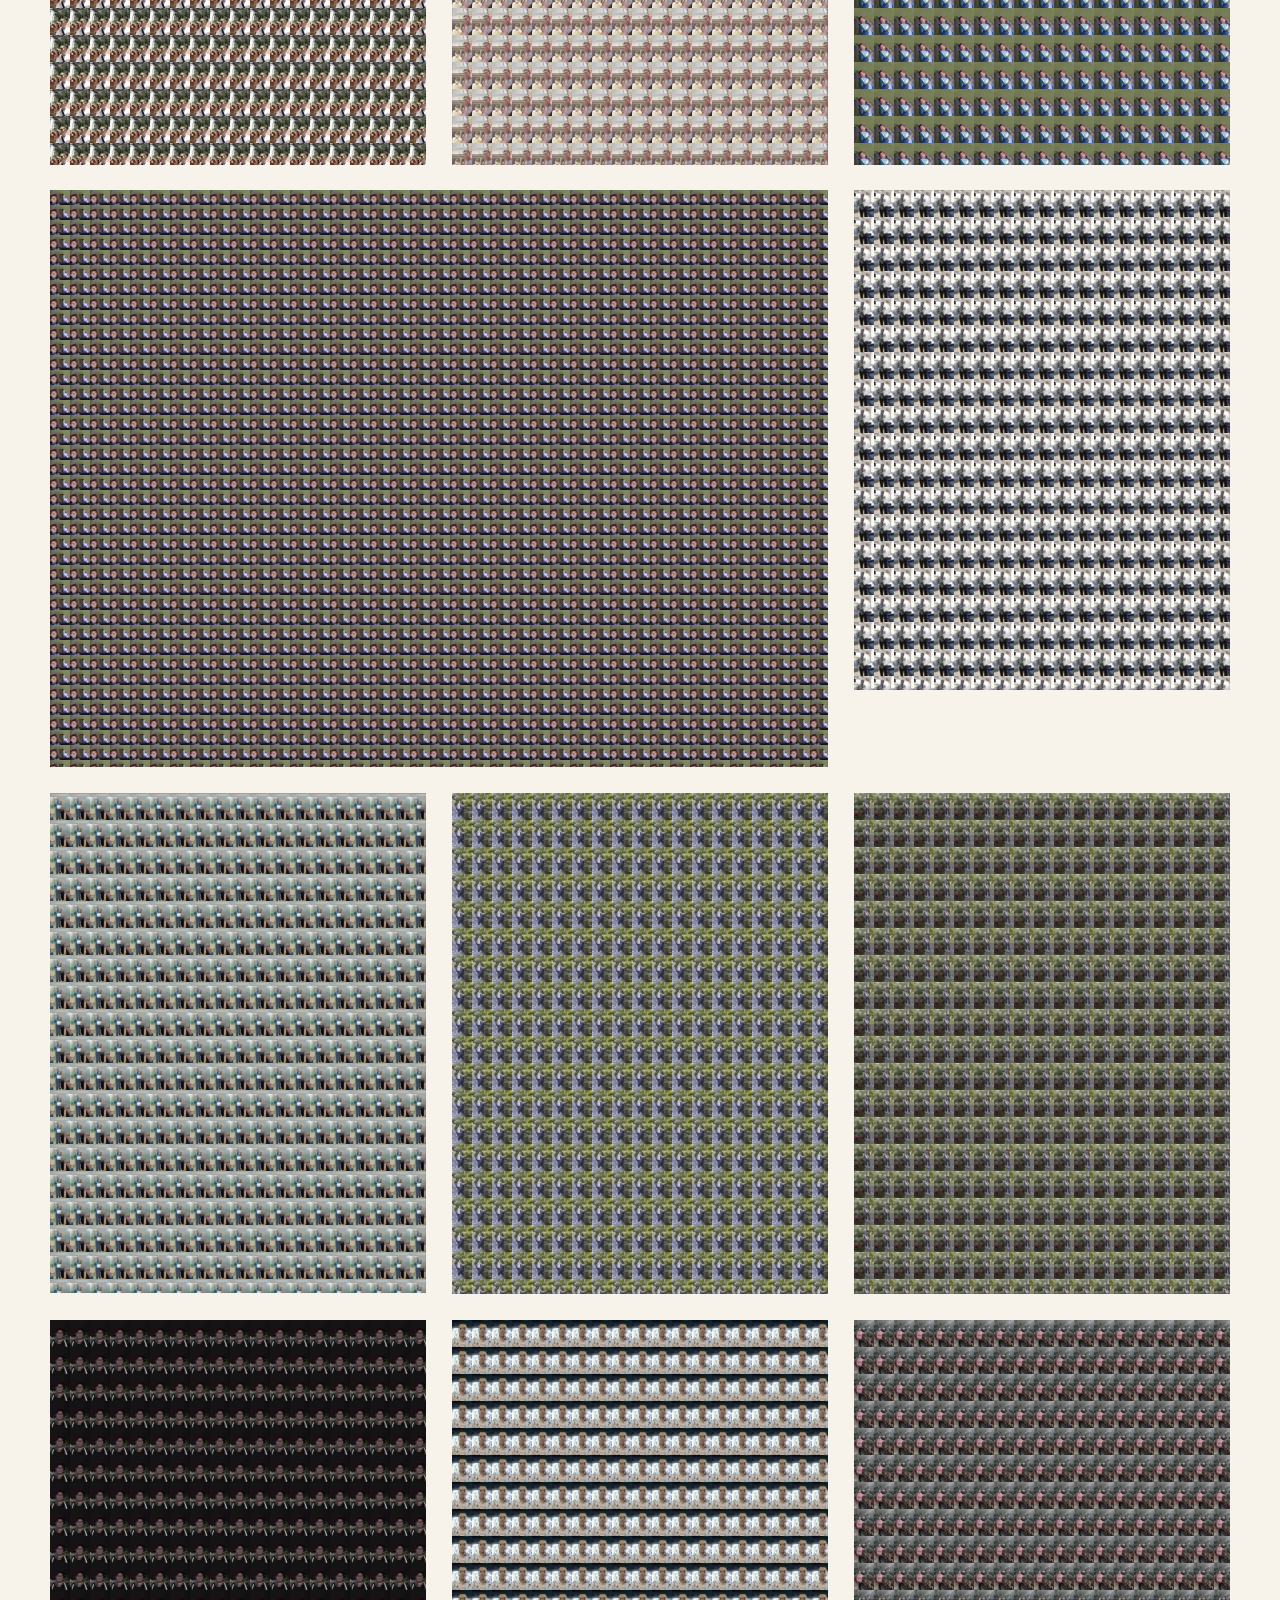
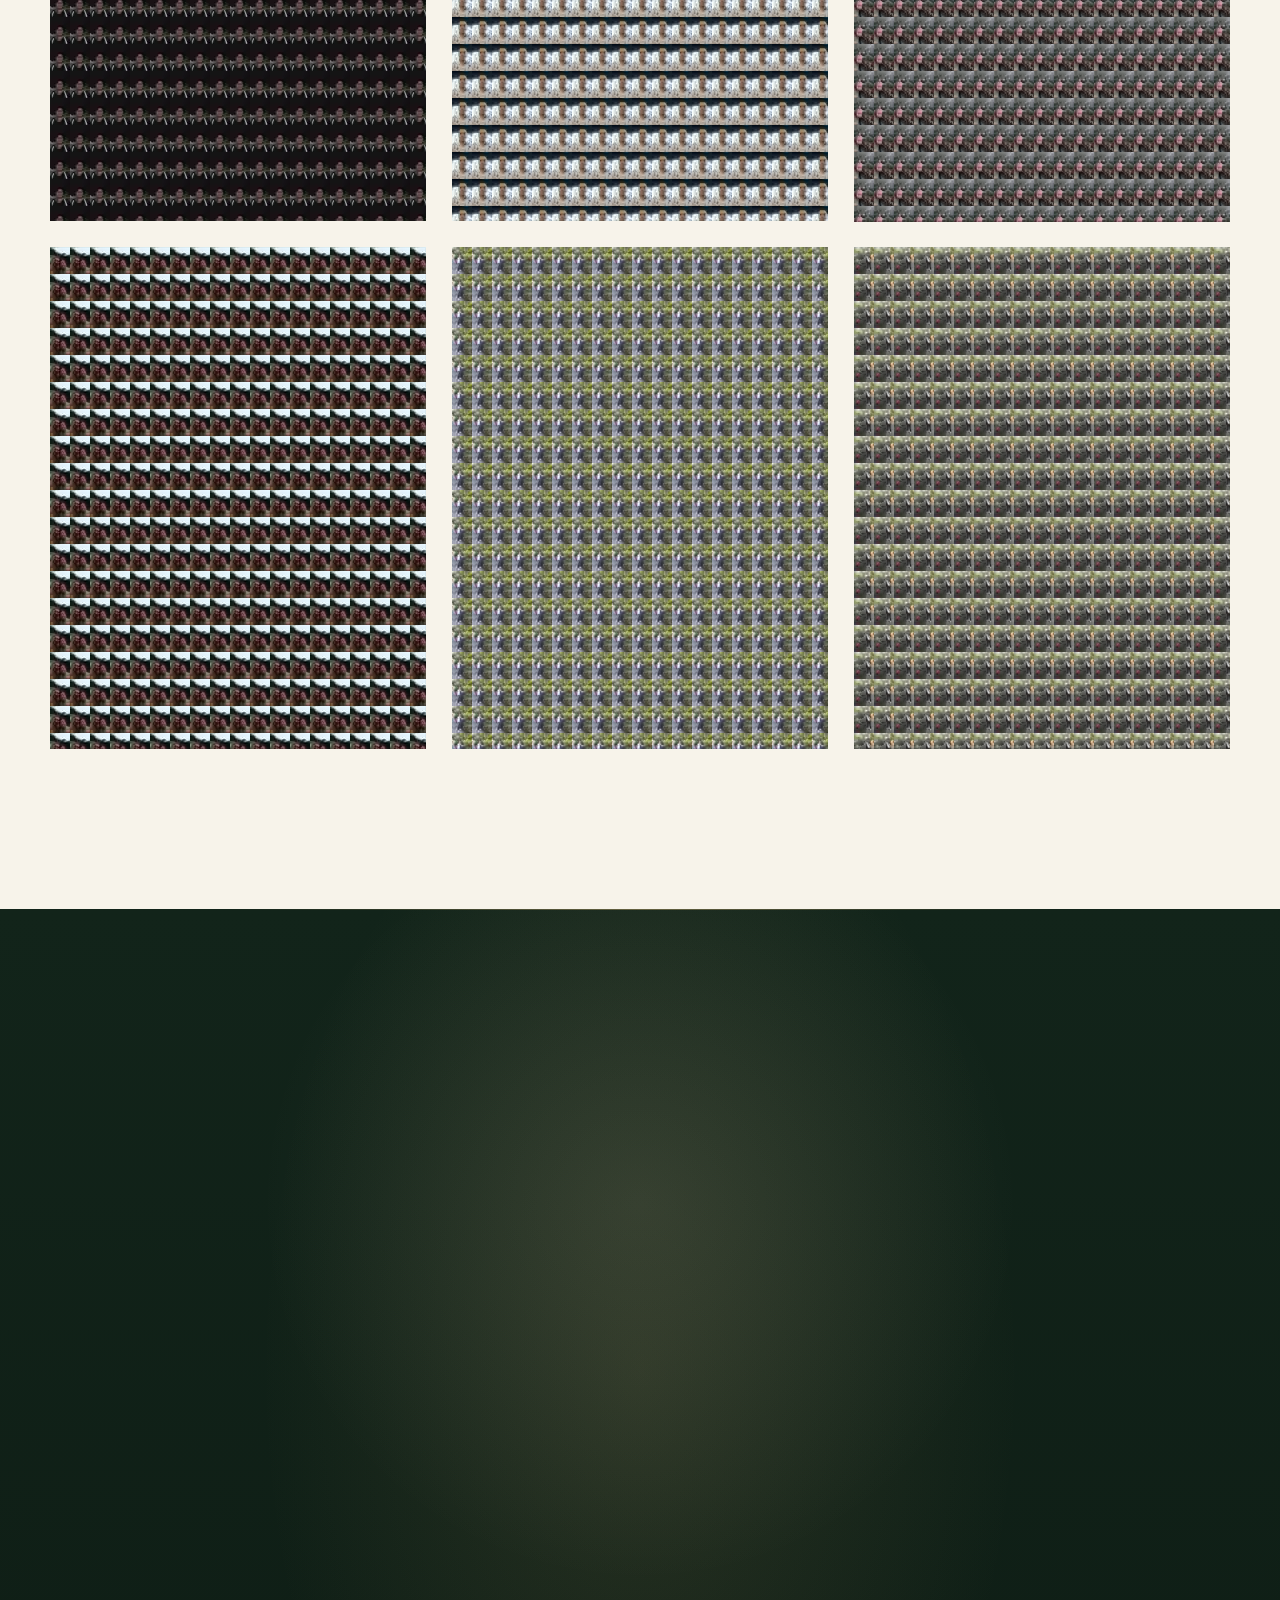
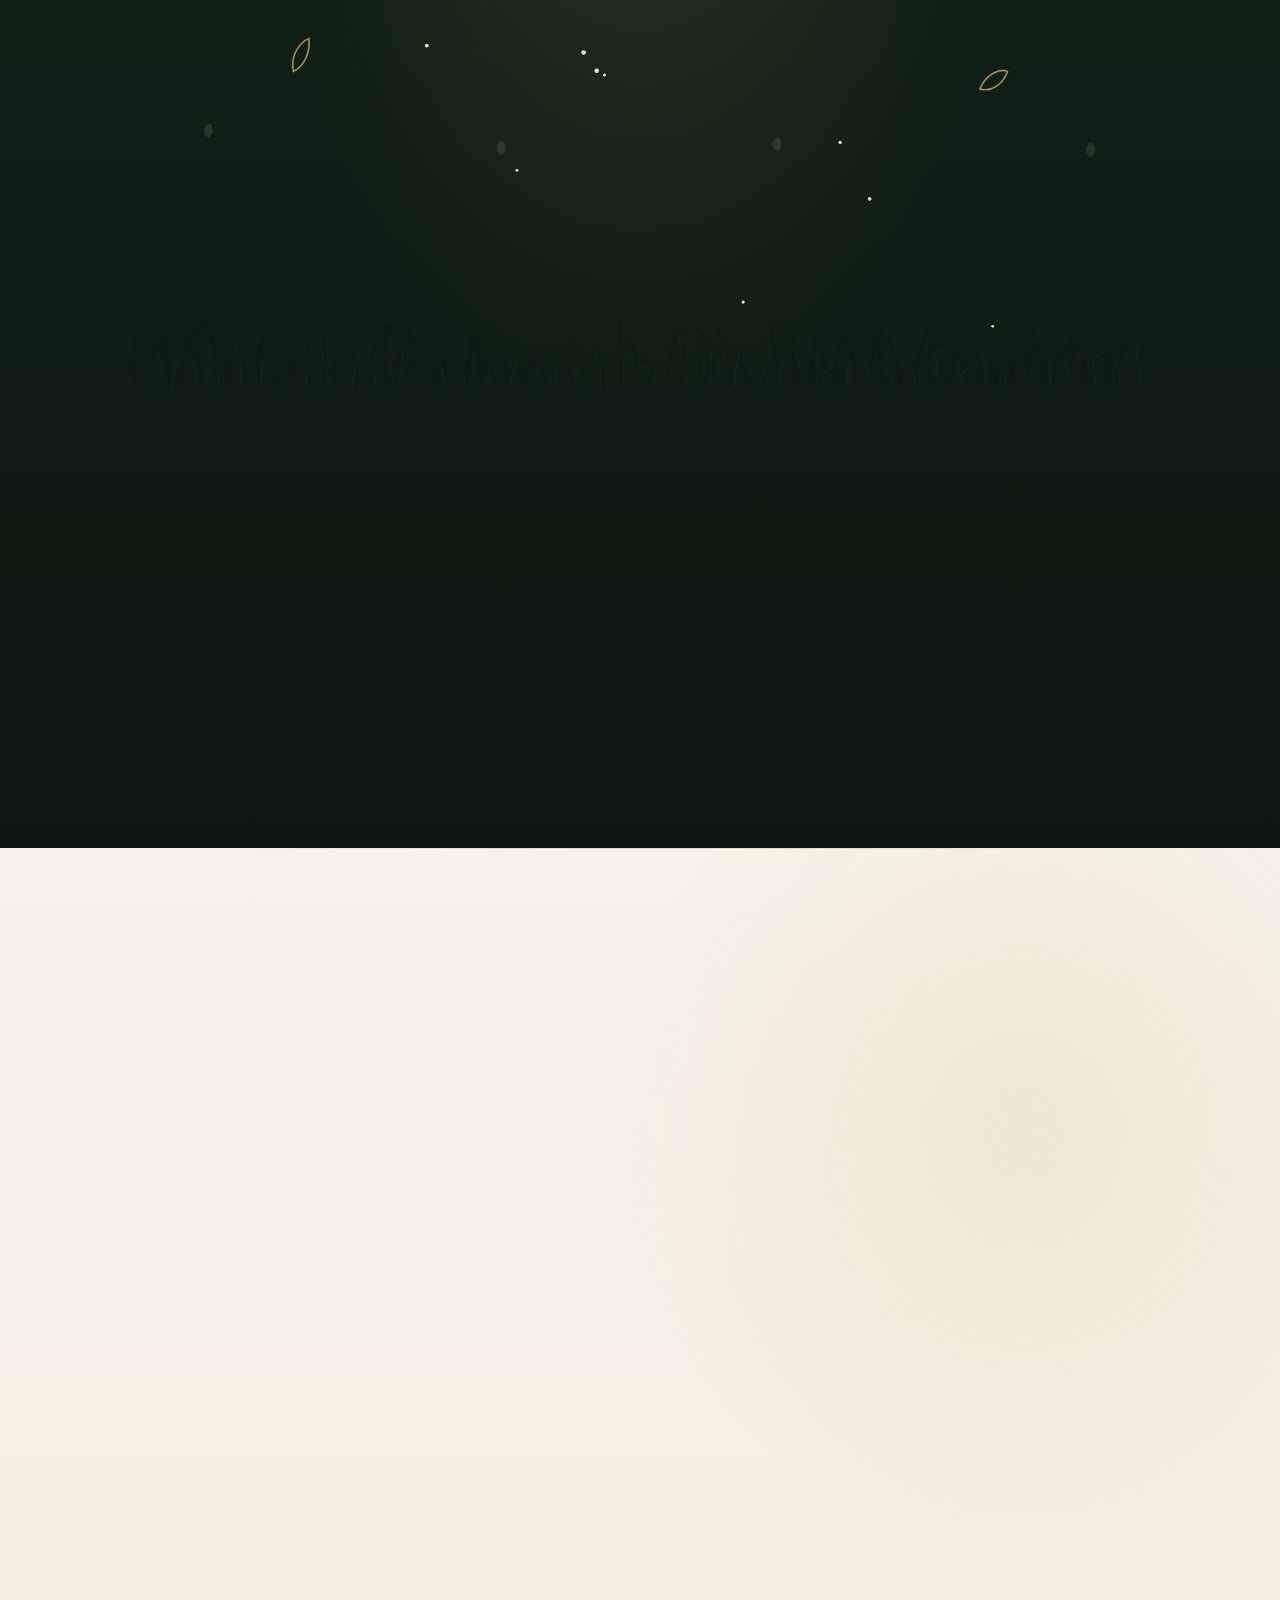
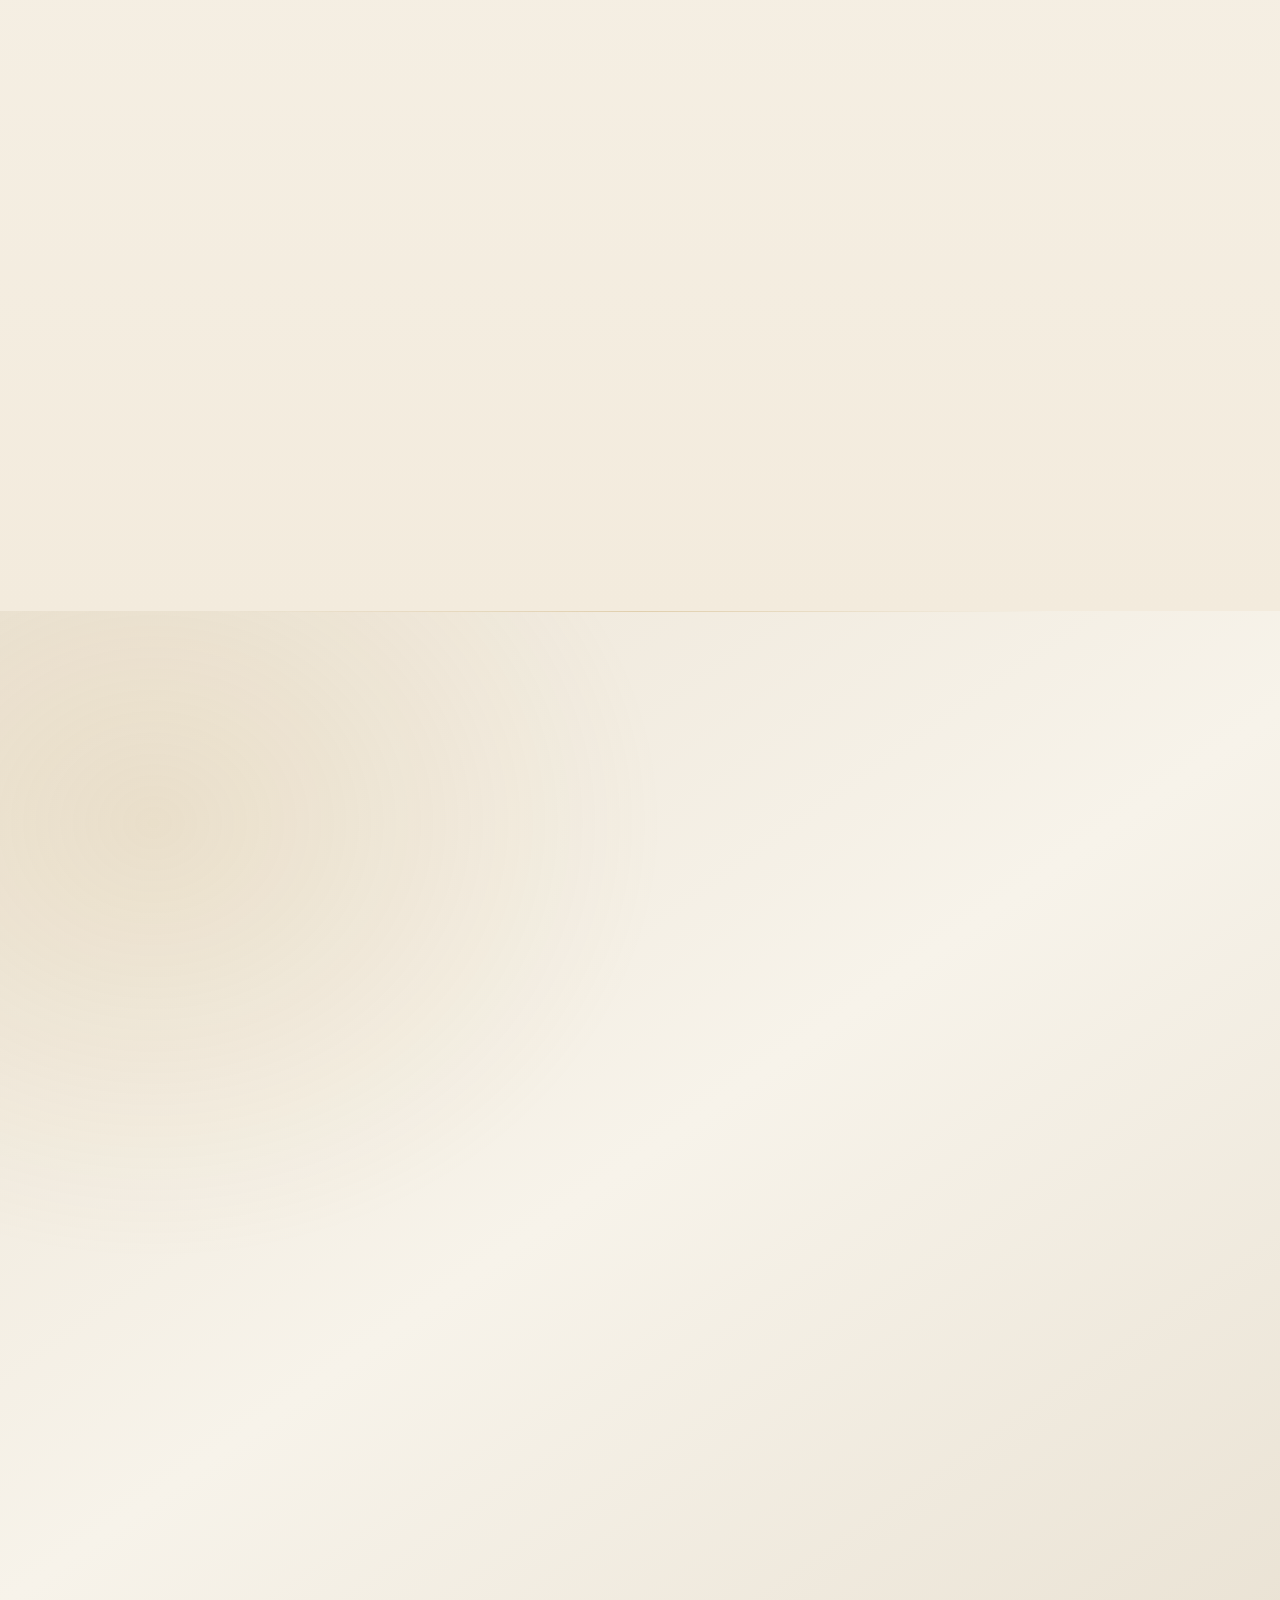
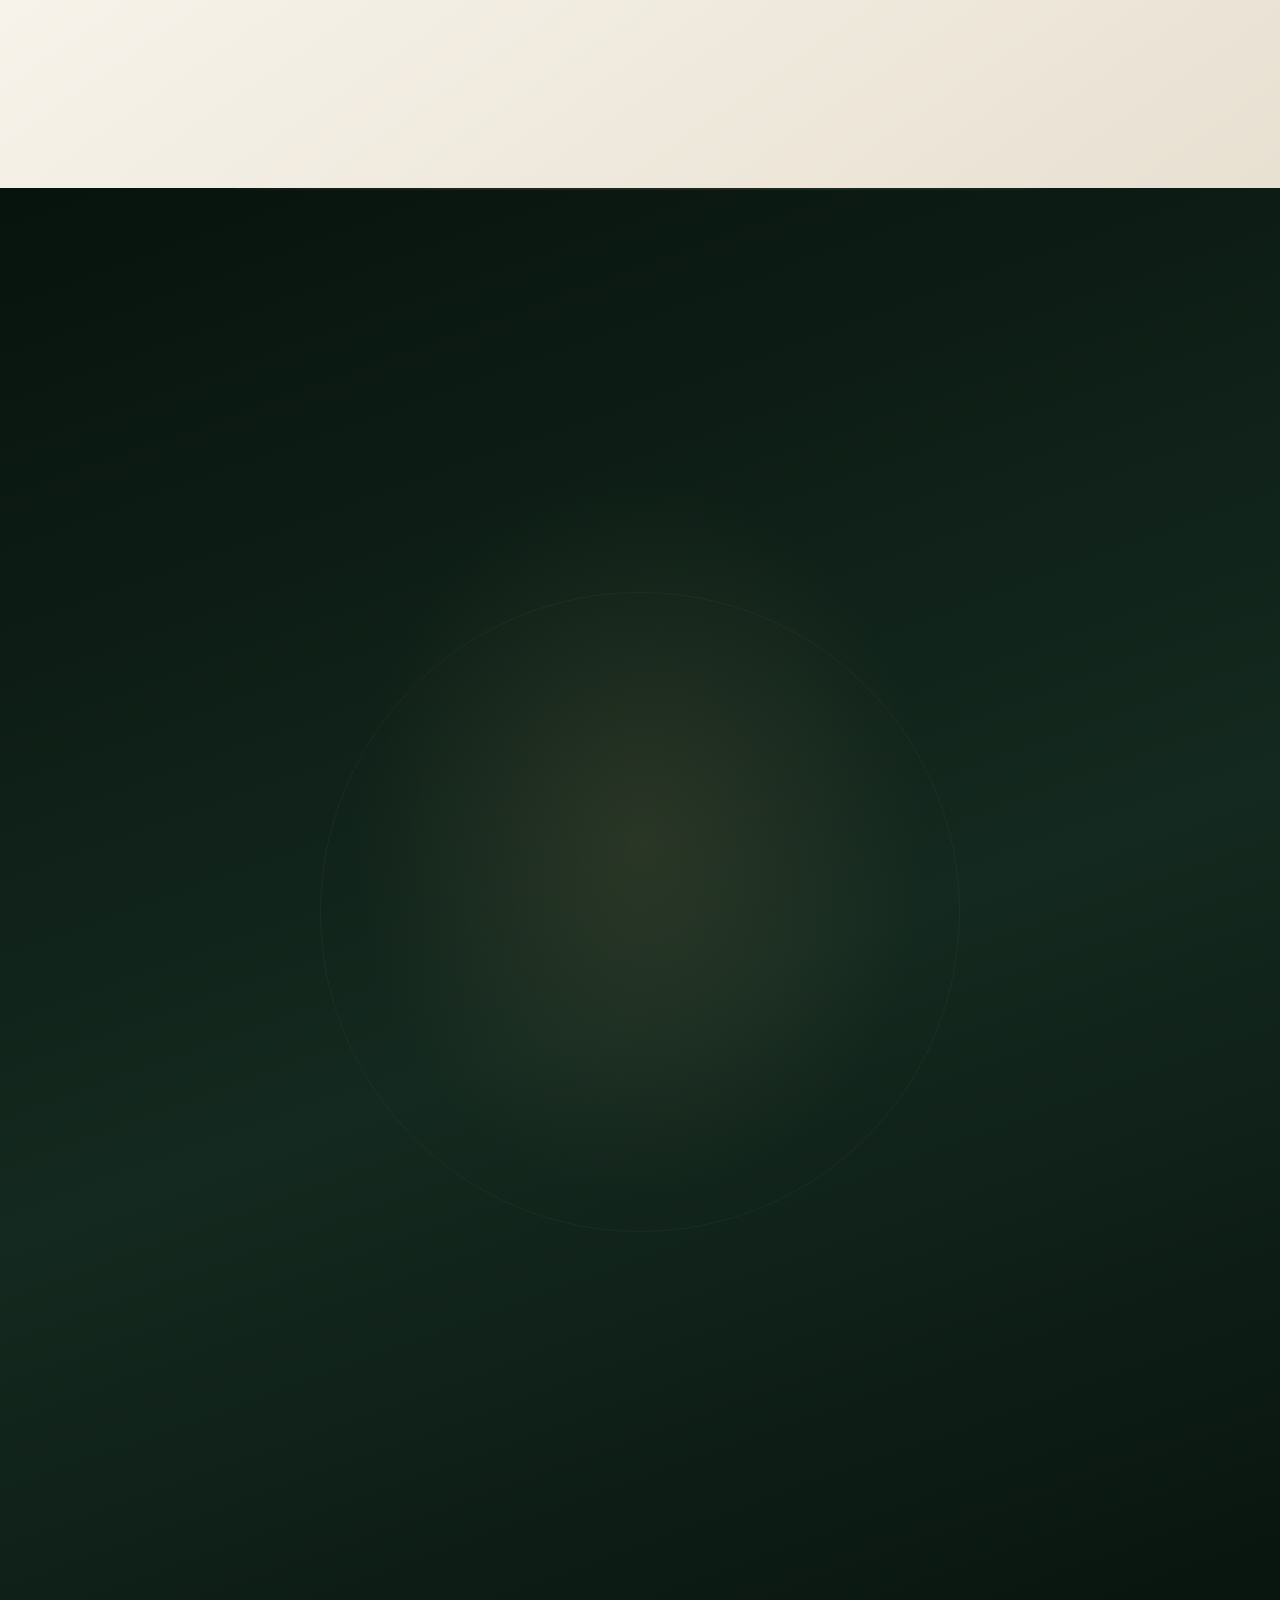
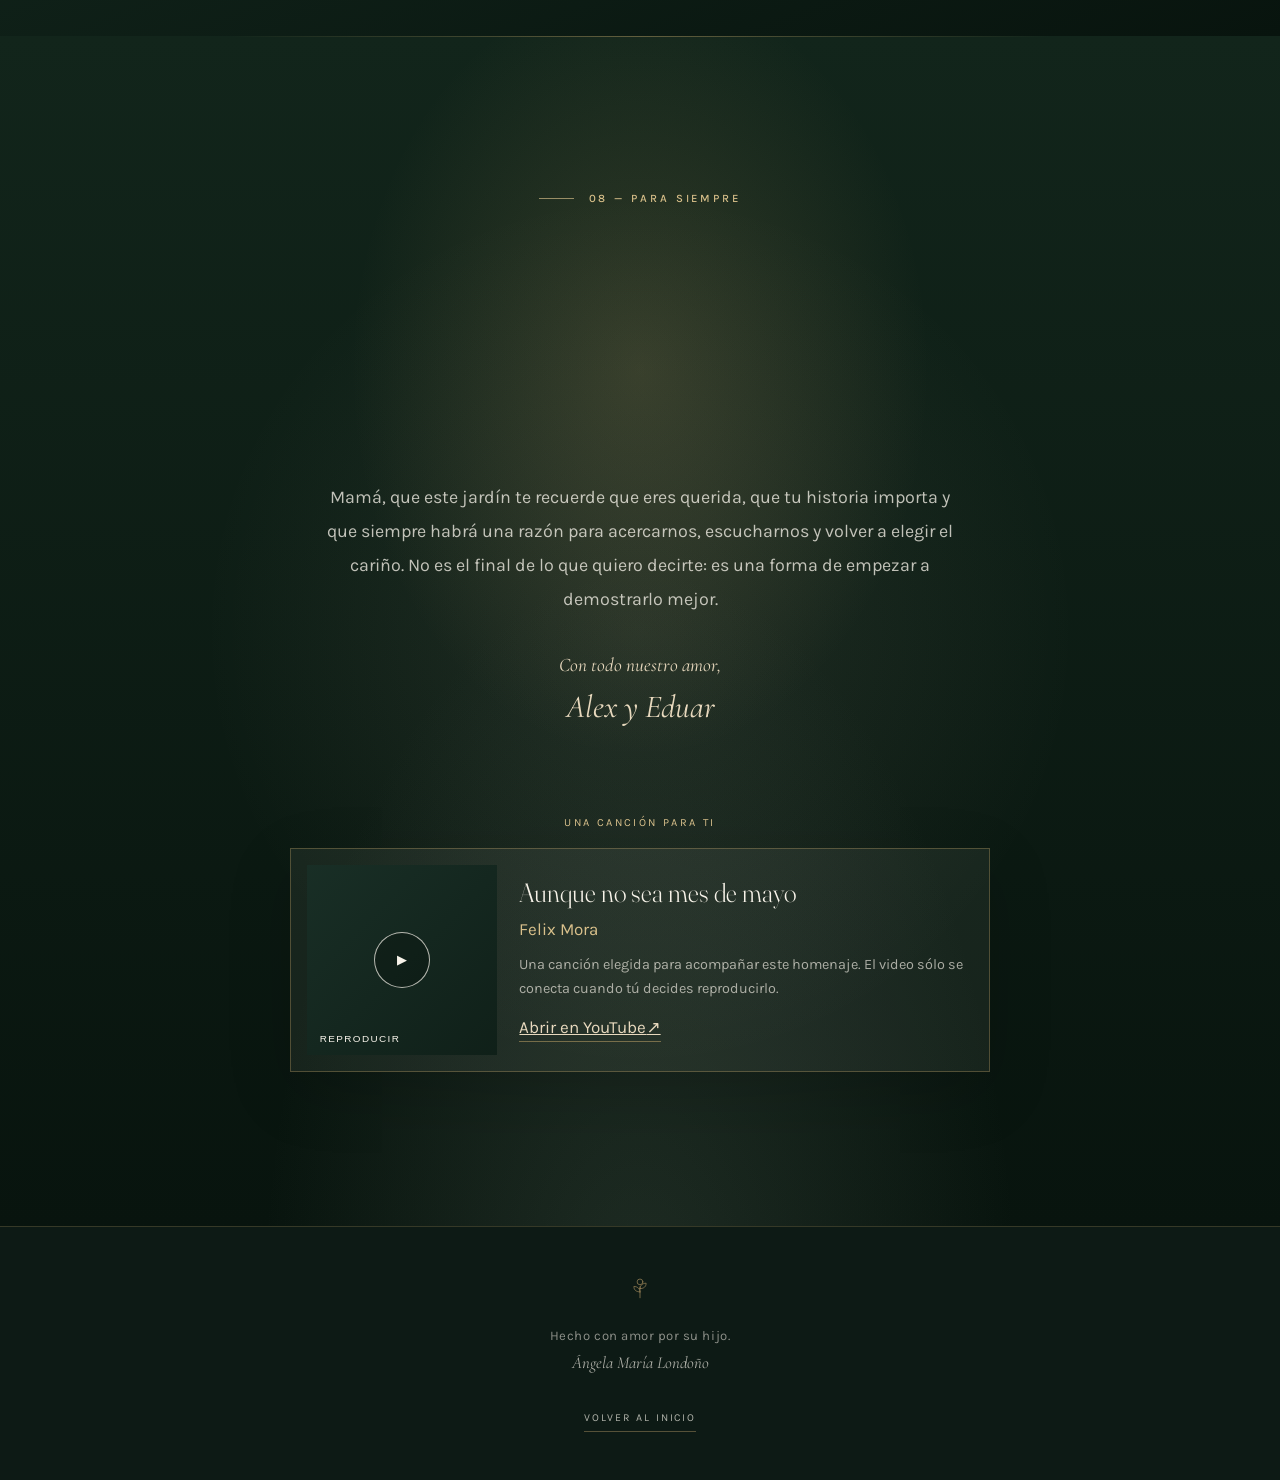
==== commit 2e5e0ab0: "Remove persistent music control from Angela's page" ====
--- a/docs/index.html
+++ b/docs/index.html
@@ -573,14 +573,6 @@
     </div>
   </footer>
 
-  <button class="musica" id="musica" type="button" aria-pressed="false" hidden>
-    <svg viewBox="0 0 24 24" aria-hidden="true" focusable="false">
-      <path d="M9 18V6l10-2v12" fill="none" stroke="currentColor" stroke-width="1.2" stroke-linecap="round" stroke-linejoin="round"/>
-      <circle cx="6.5" cy="18" r="2.5" fill="none" stroke="currentColor" stroke-width="1.2"/>
-      <circle cx="16.5" cy="16" r="2.5" fill="none" stroke="currentColor" stroke-width="1.2"/>
-    </svg>
-    <span class="musica__texto">Música</span>
-  </button>
   <audio id="audio" loop preload="none"></audio>
 
   <dialog class="visor" id="visor" aria-label="Visor de fotografías">
--- a/docs/assets/css/experiencia-2026.css
+++ b/docs/assets/css/experiencia-2026.css
@@ -117,3 +117,34 @@
 @media(max-width:600px){.historia__pie{align-items:flex-start;flex-direction:column}.carta__firma{align-items:center}}
 @media(prefers-reduced-motion:reduce){.historia__play{transition:none}}
 @media print{.historia{display:none!important}}
+
+
+/* AJUSTE EDITORIAL — celebrar su presencia, no evocarla como ausencia. */
+.portada .etiqueta.entra--1{letter-spacing:.2em}
+.carta{padding-block:clamp(5rem,10vw,9rem)}
+.carta__hoja{
+  max-width:66rem;
+  border:1px solid rgba(153,119,65,.24);
+  border-radius:3px;
+  background:
+    radial-gradient(ellipse at 92% 8%,rgba(201,169,106,.10),transparent 23%),
+    radial-gradient(ellipse at 4% 94%,rgba(124,143,123,.08),transparent 26%),
+    linear-gradient(90deg,rgba(201,169,106,.025) 1px,transparent 1px) 0 0/34px 34px,
+    #FCF9F3;
+  box-shadow:0 45px 100px -58px rgba(15,35,25,.52),0 0 0 7px rgba(201,169,106,.045),0 2px 0 #fff inset;
+}
+.carta__hoja>.etiqueta{color:#8A7046;letter-spacing:.2em}
+.carta__hoja>.titulo{font-size:clamp(2.8rem,5.3vw,4.6rem);margin-bottom:clamp(2rem,4vw,3.4rem)}
+.carta__cuerpo{max-width:68ch}
+.carta__saludo{font-size:clamp(2rem,3.2vw,2.65rem);color:#425747}
+.carta__parrafo{font-size:clamp(1.55rem,2.05vw,1.85rem);line-height:1.55;color:#343A32}
+.carta__parrafo+.carta__parrafo{margin-top:1.12em}
+.carta__remate{font-size:clamp(1.9rem,2.8vw,2.35rem);color:#526A53}
+.carta__firma{padding-top:1.3rem;border-top:1px solid rgba(153,119,65,.22)}
+.carta__firma-texto{font-size:clamp(1.8rem,2.8vw,2.3rem);color:#405343}
+.carta__firma .sello{filter:drop-shadow(0 8px 14px rgba(15,35,25,.16))}
+@media(max-width:600px){
+  .carta__hoja{padding:1.6rem 1.25rem}
+  .carta__hoja>.titulo{font-size:2.65rem}
+  .carta__parrafo{font-size:1.48rem;line-height:1.52}
+}
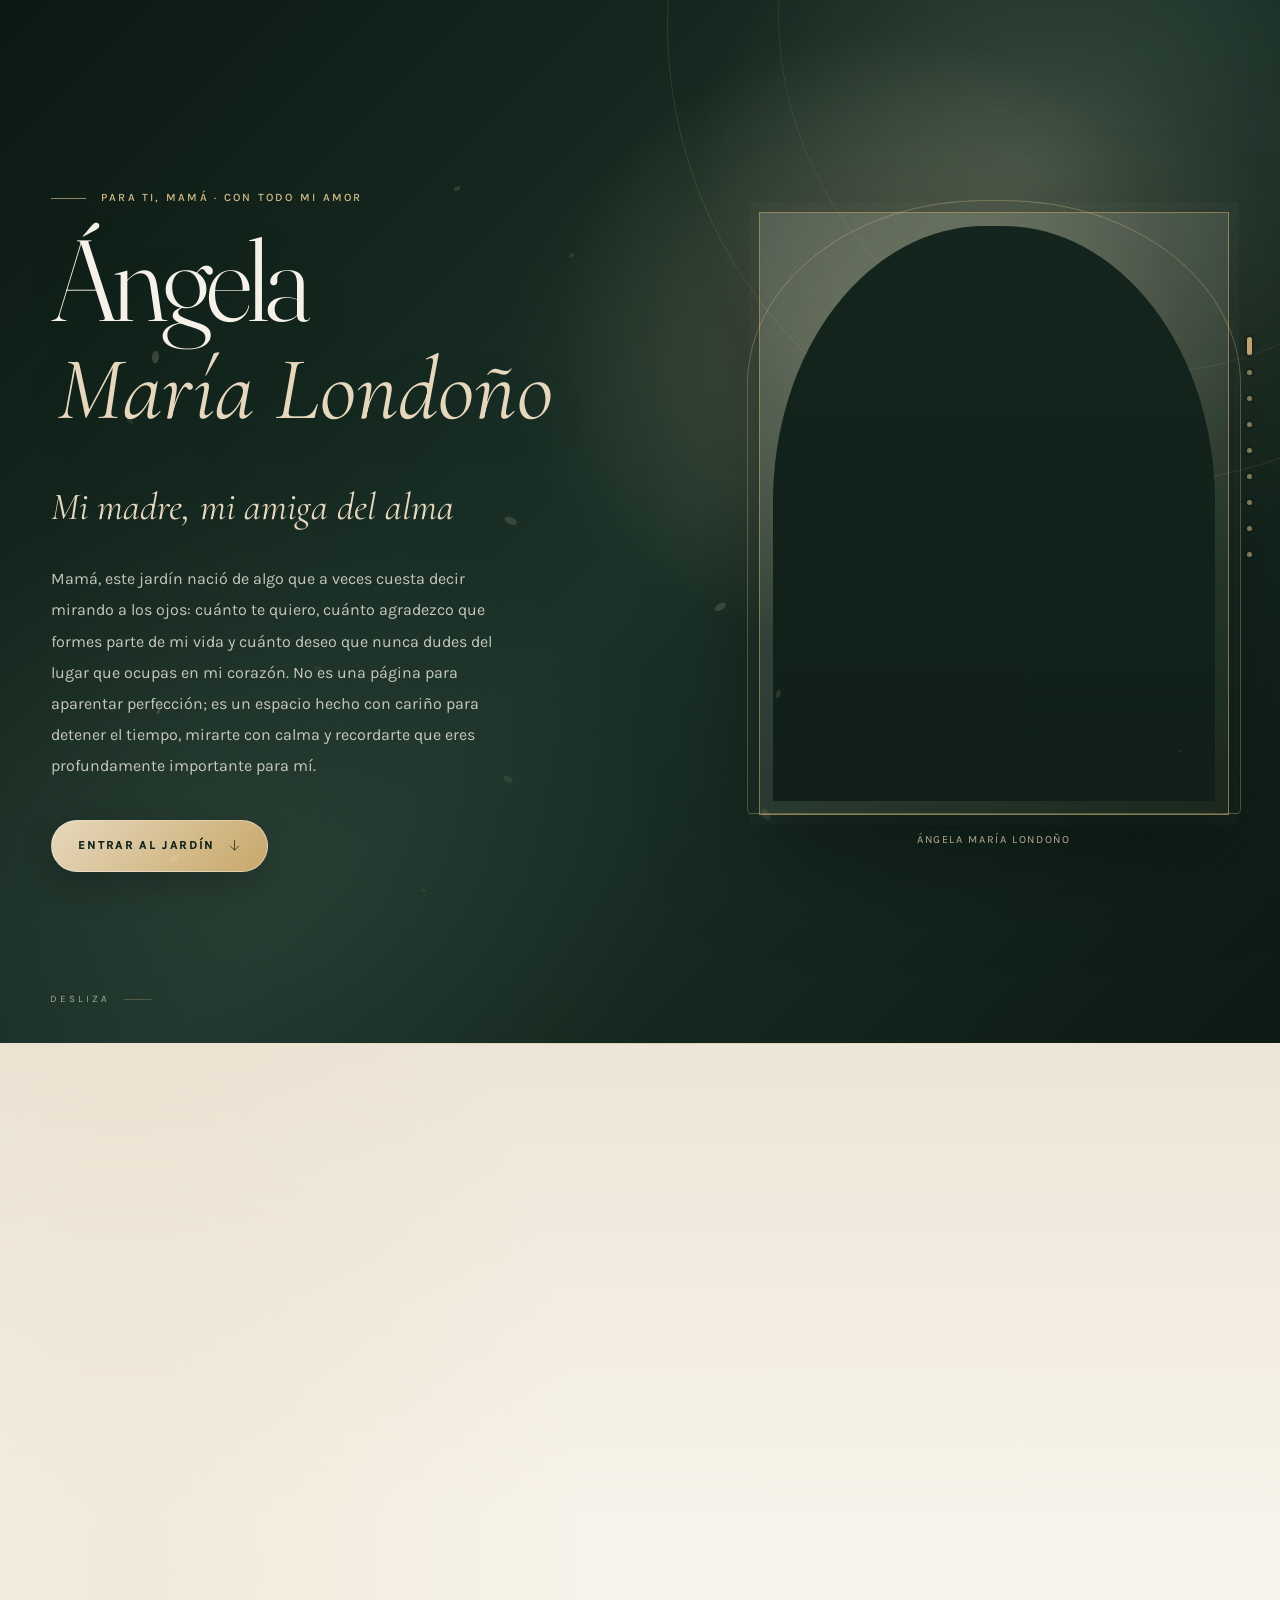
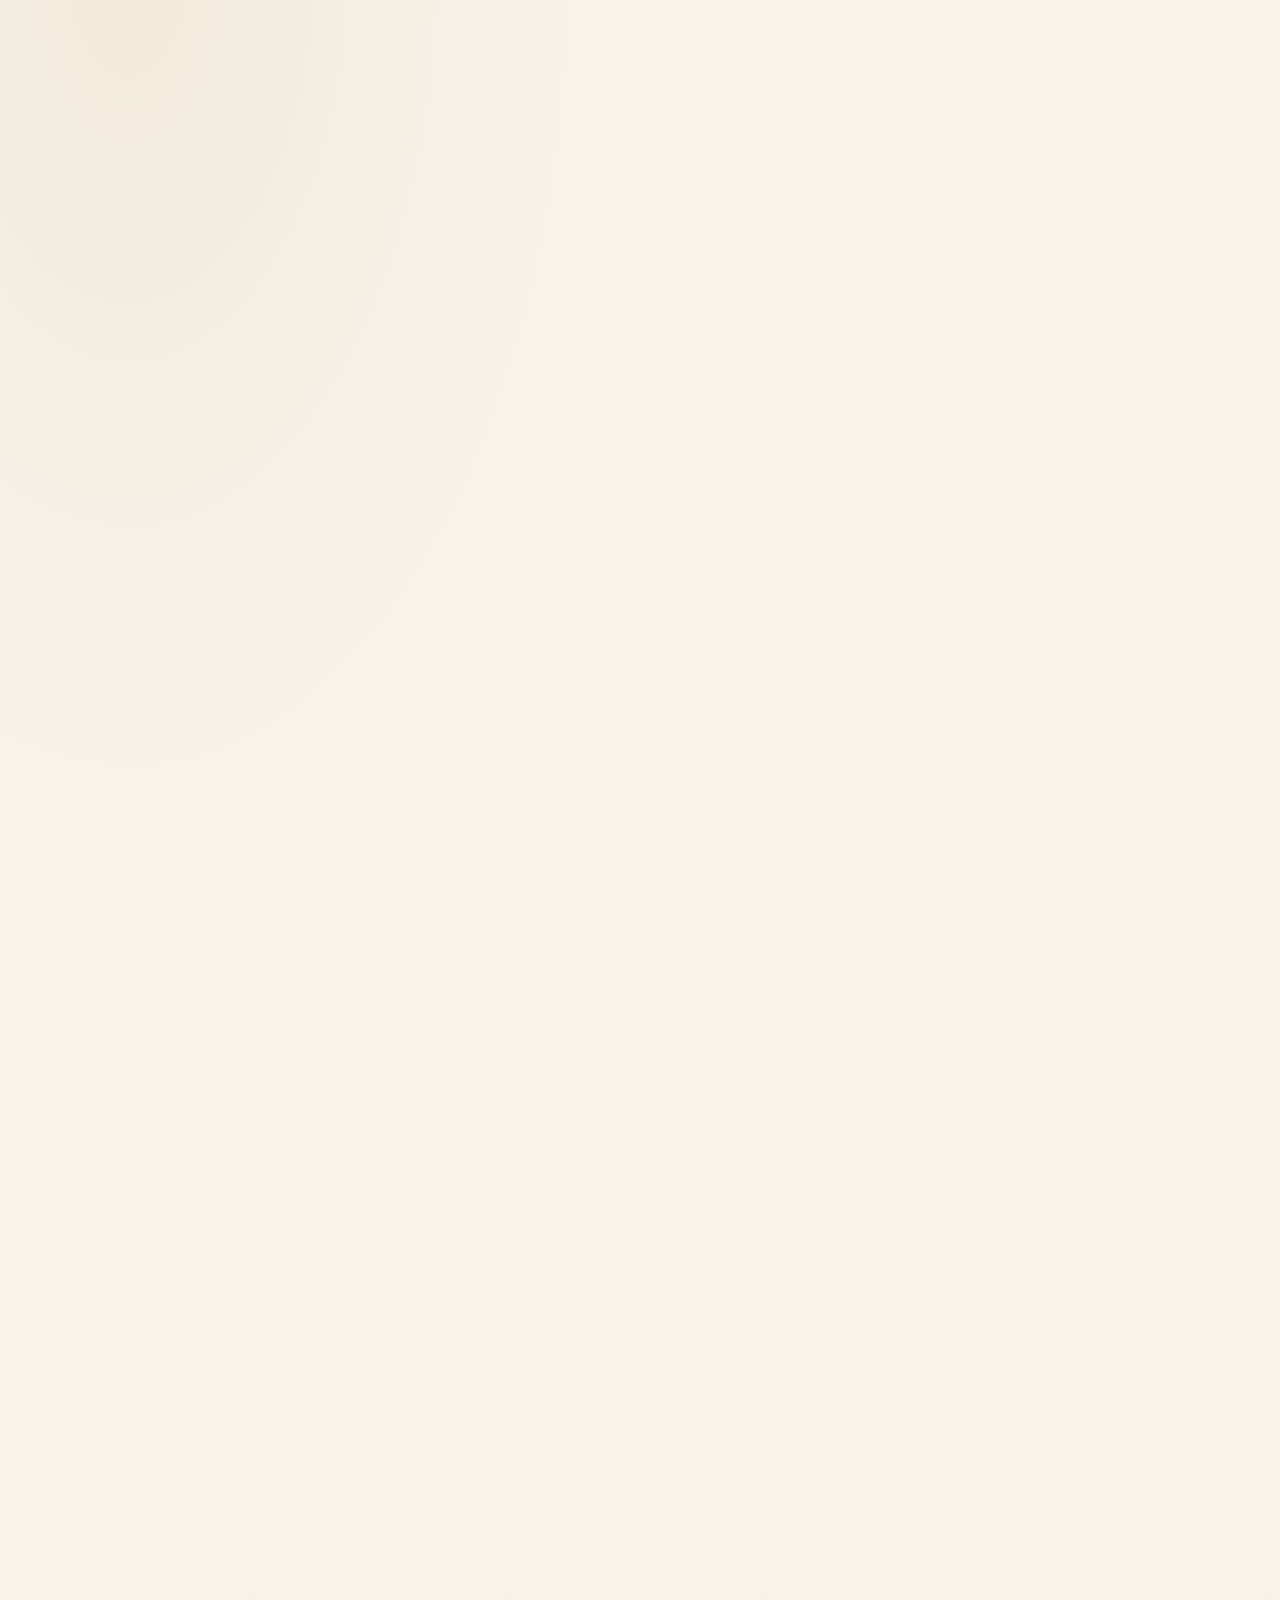
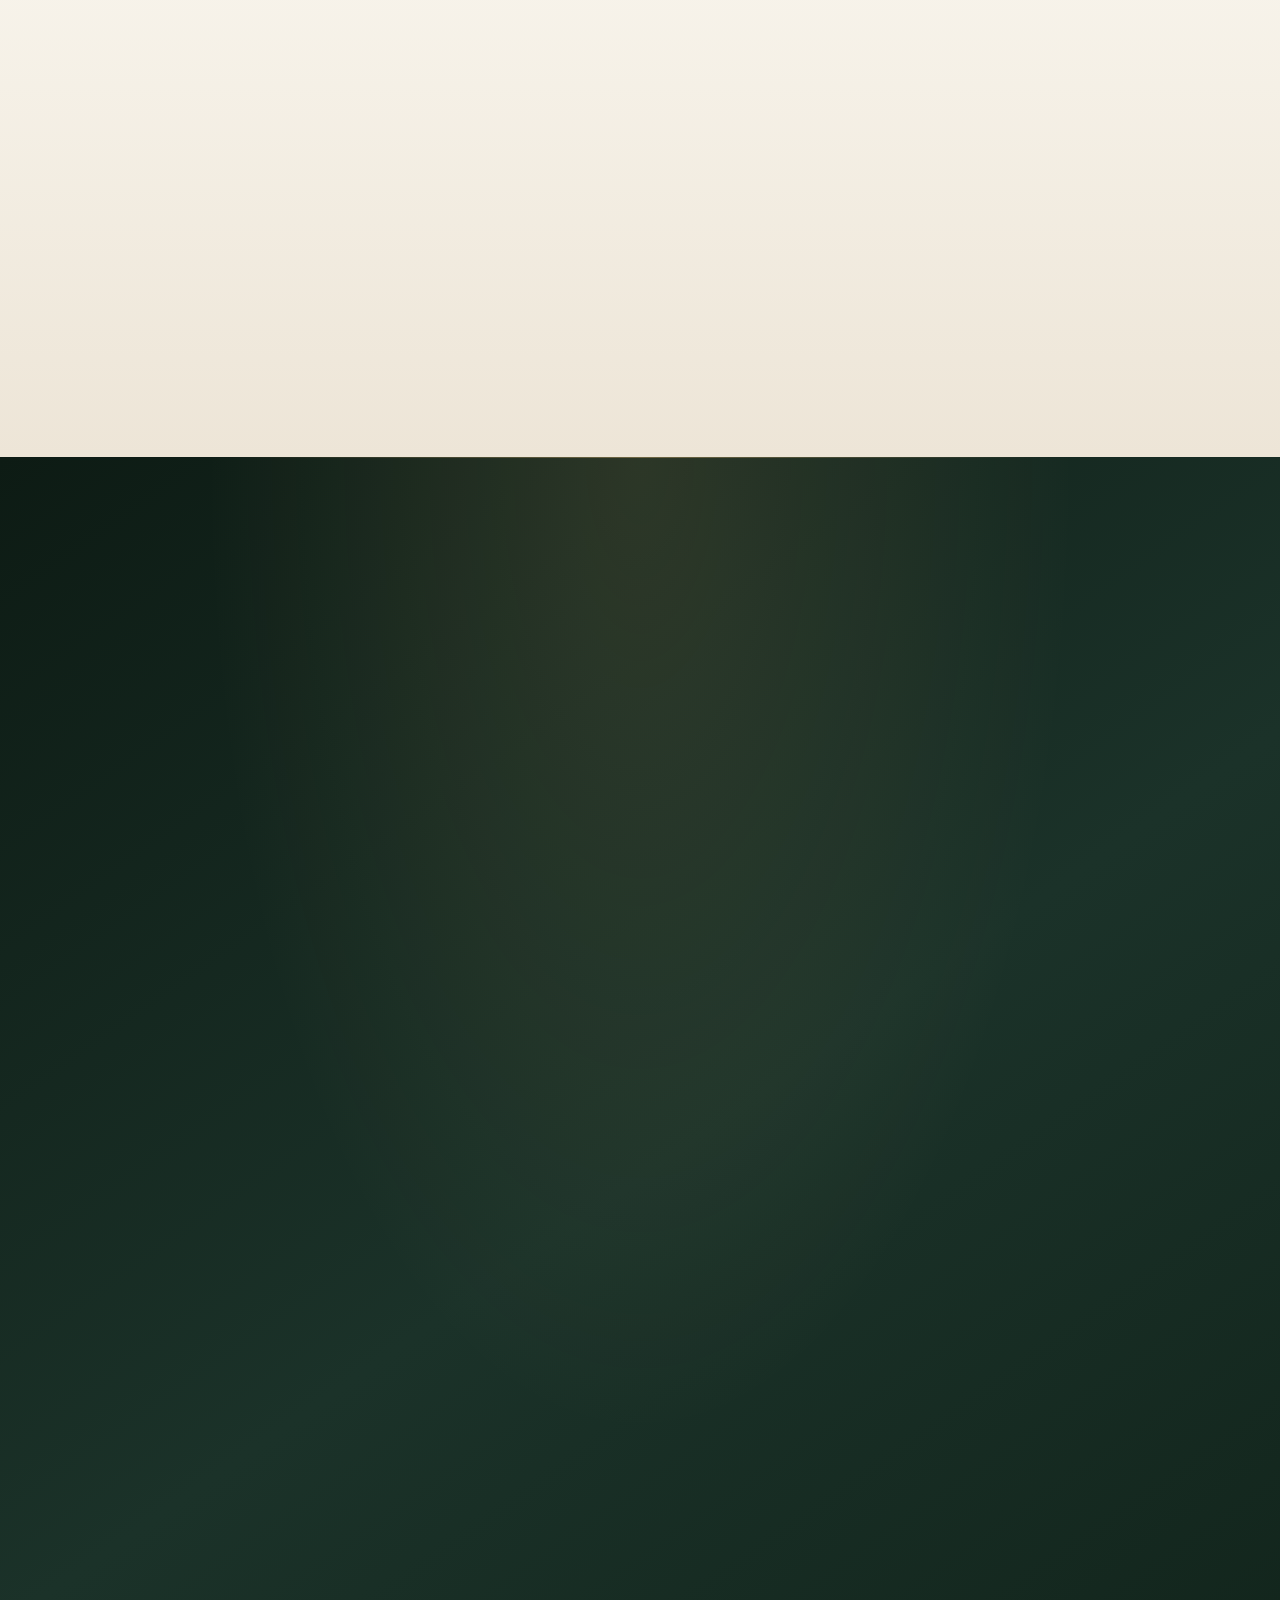
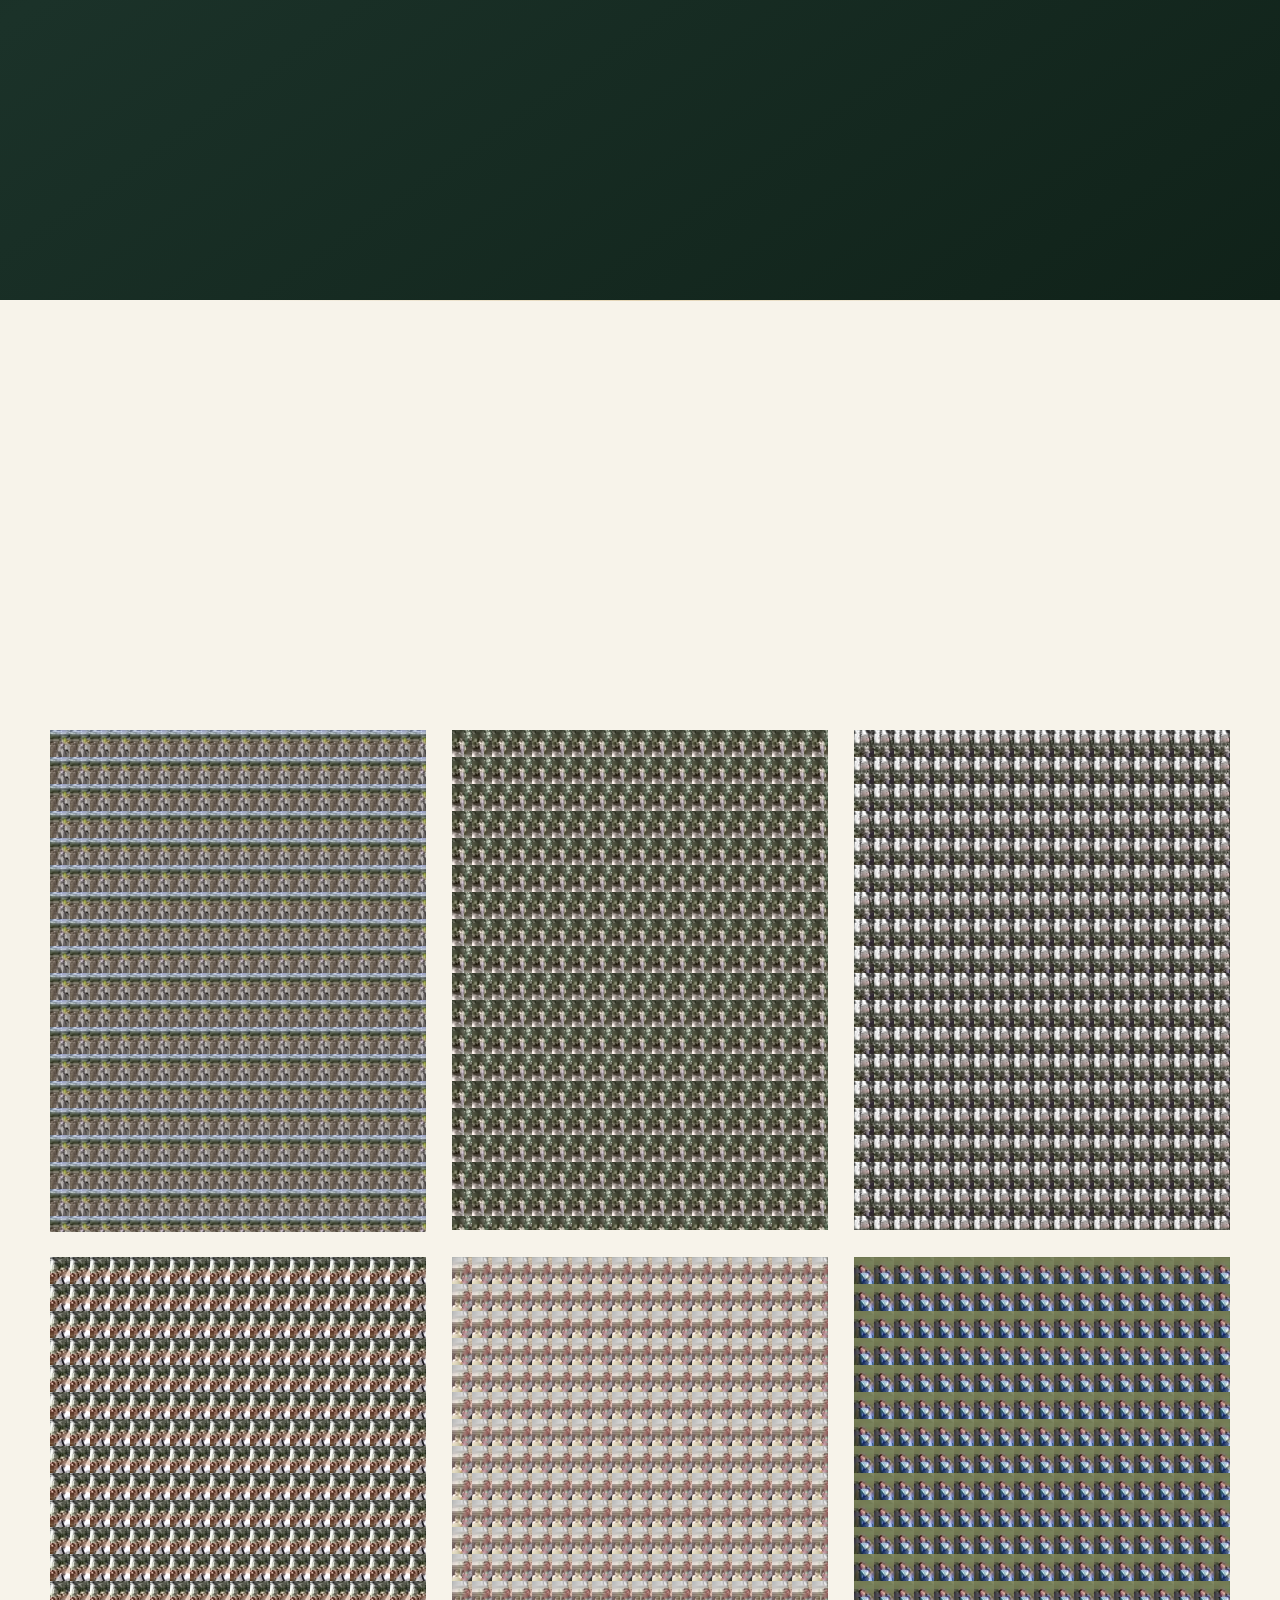
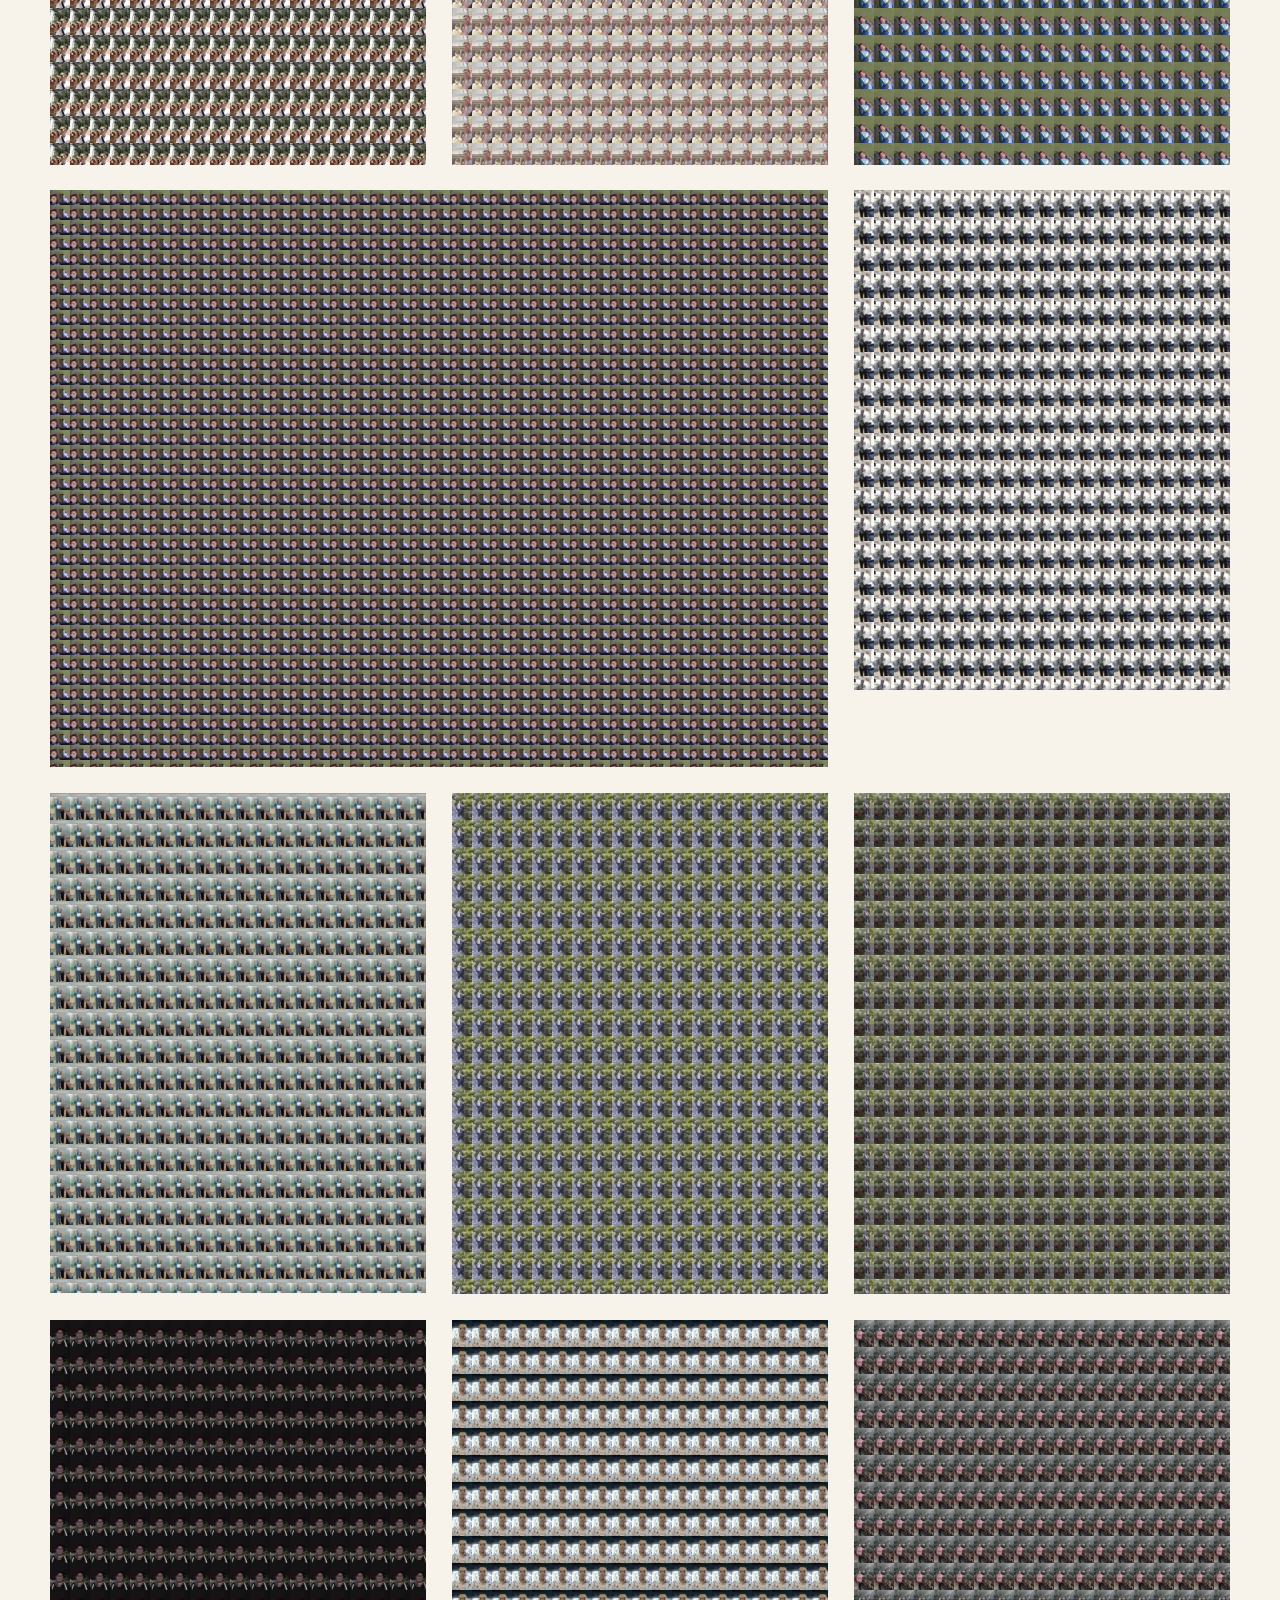
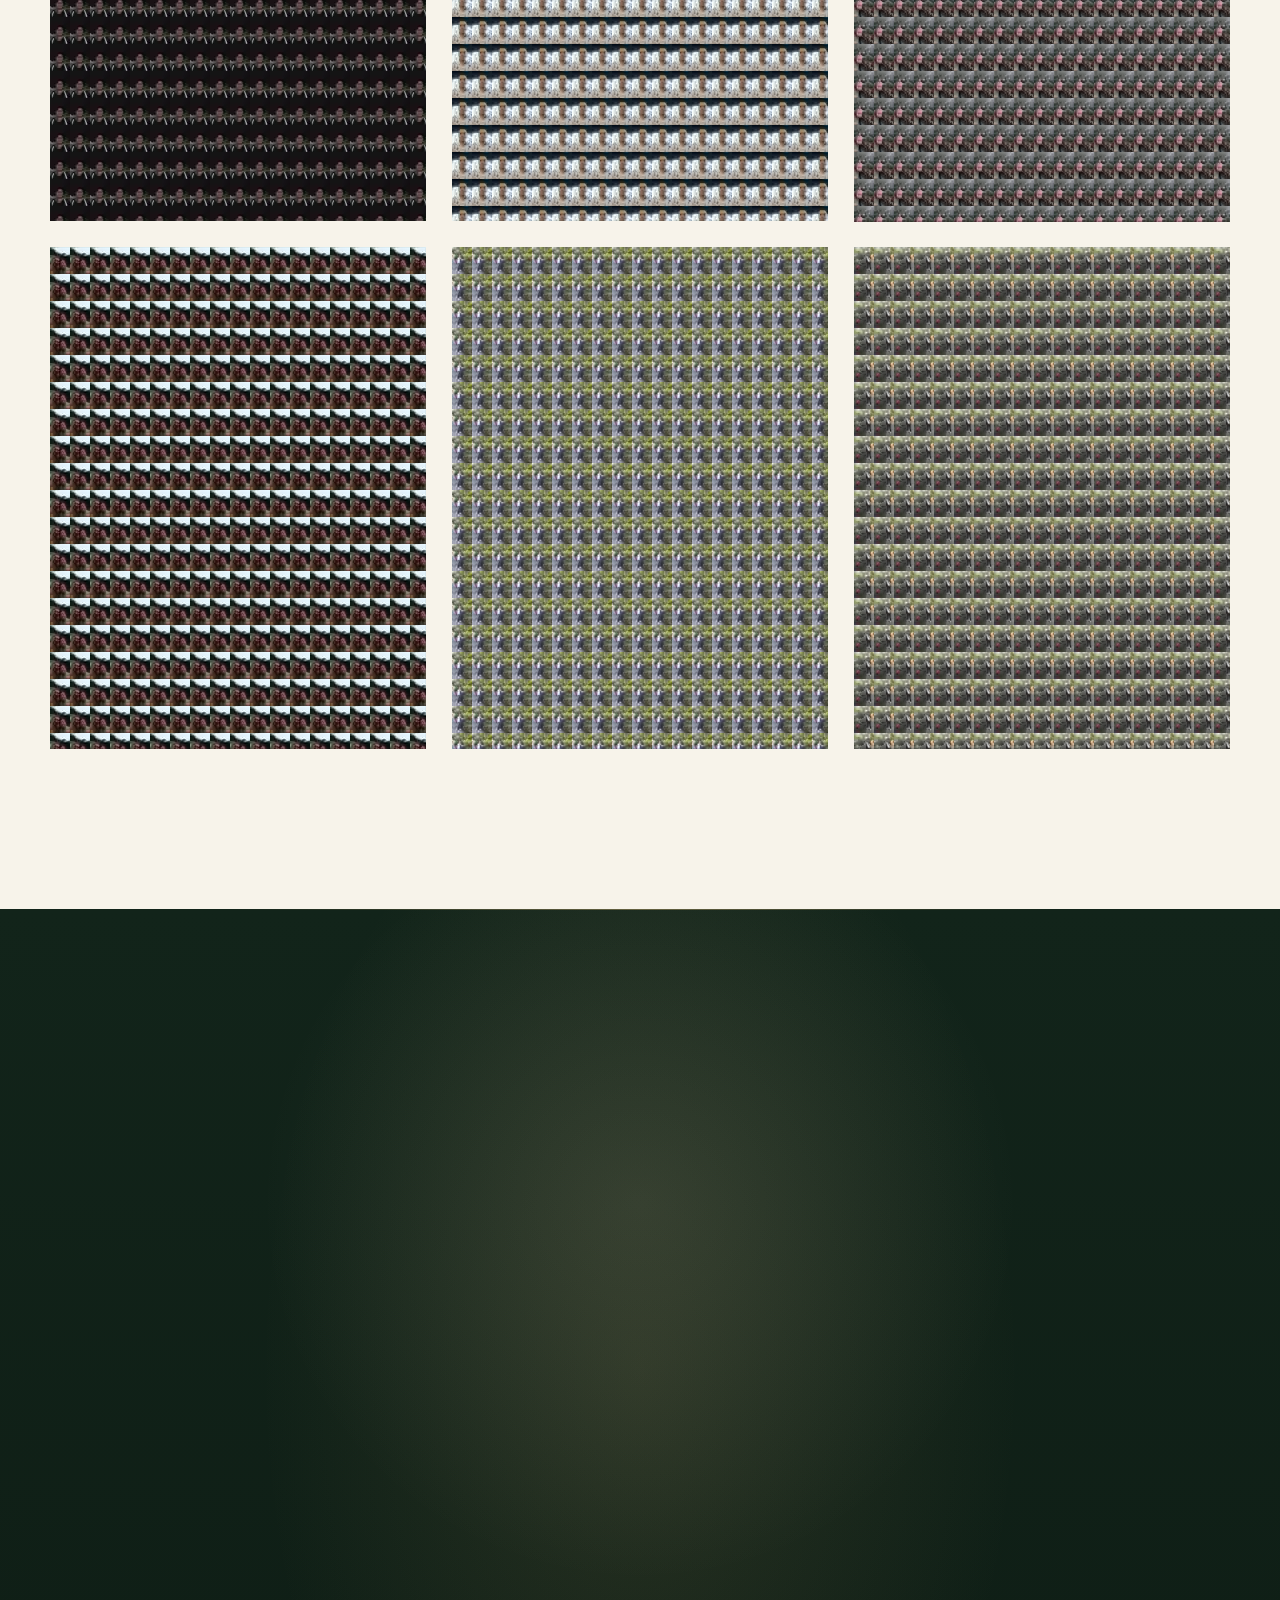
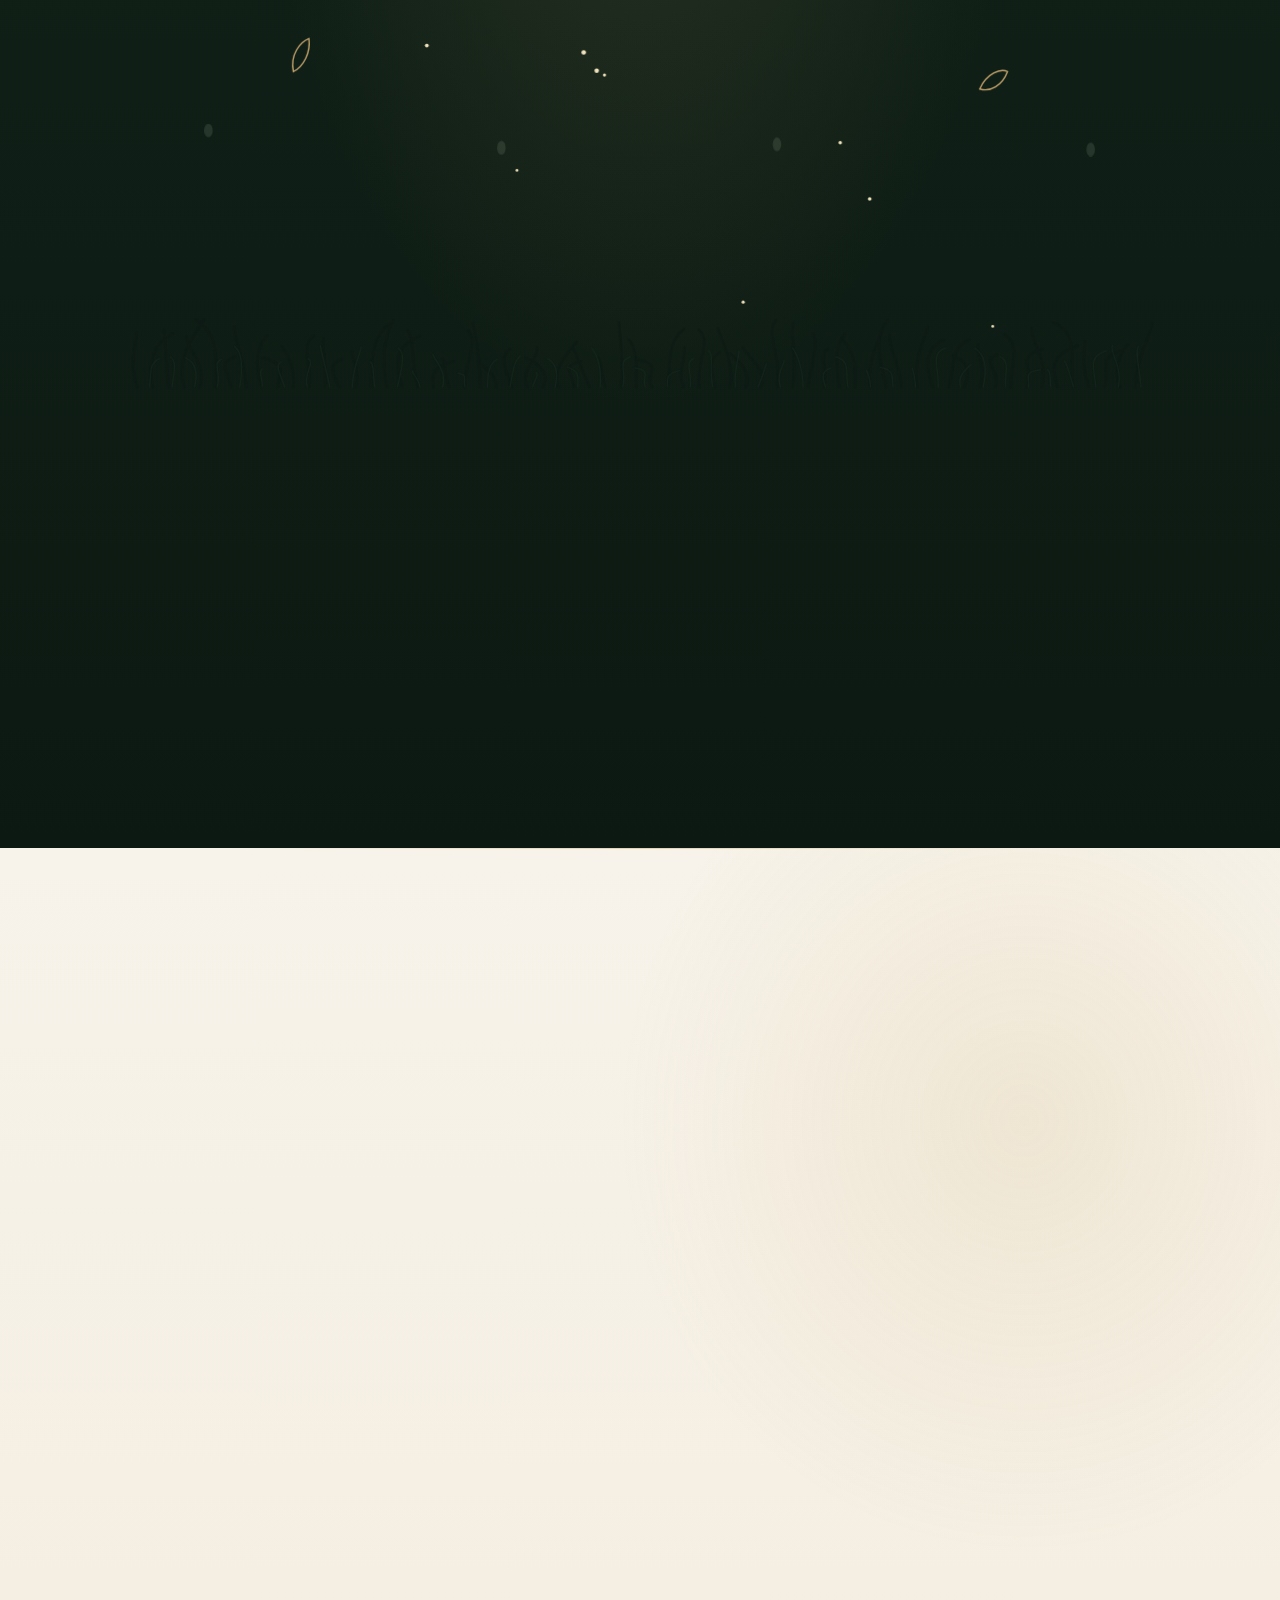
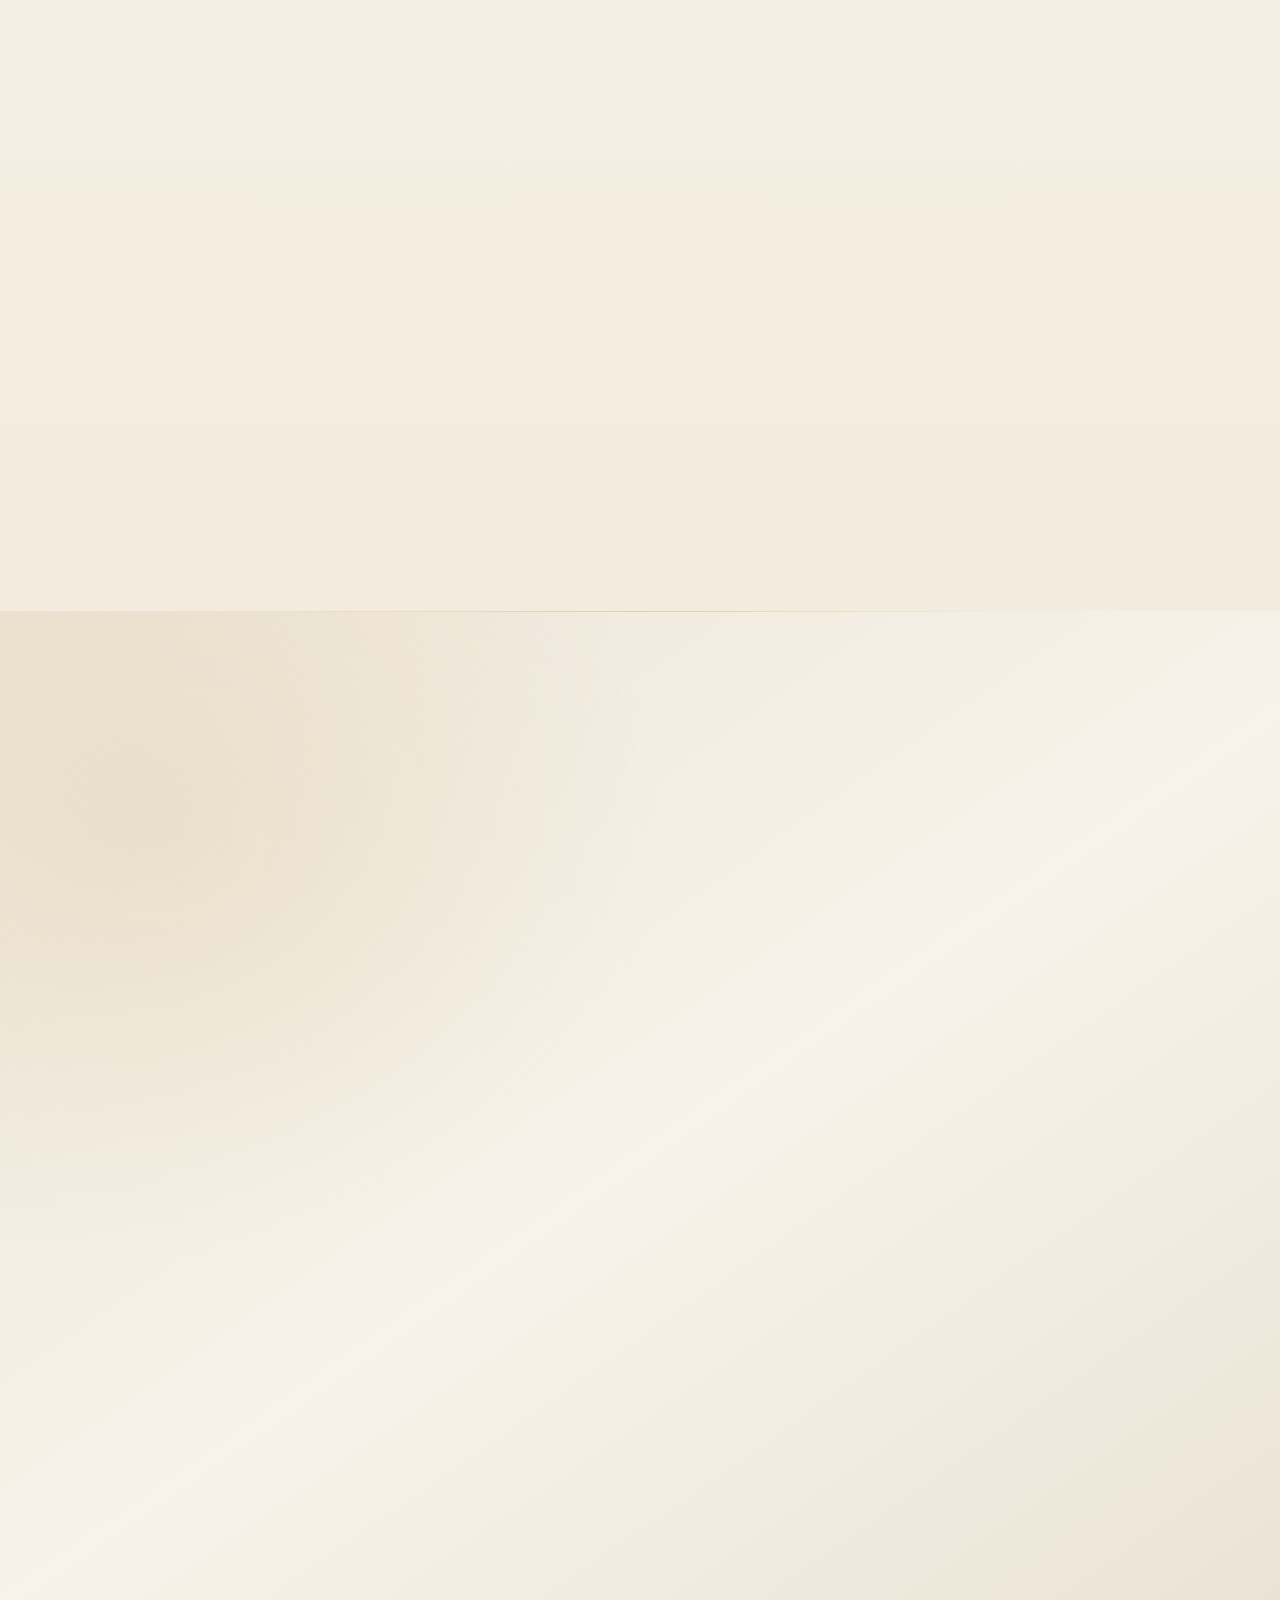
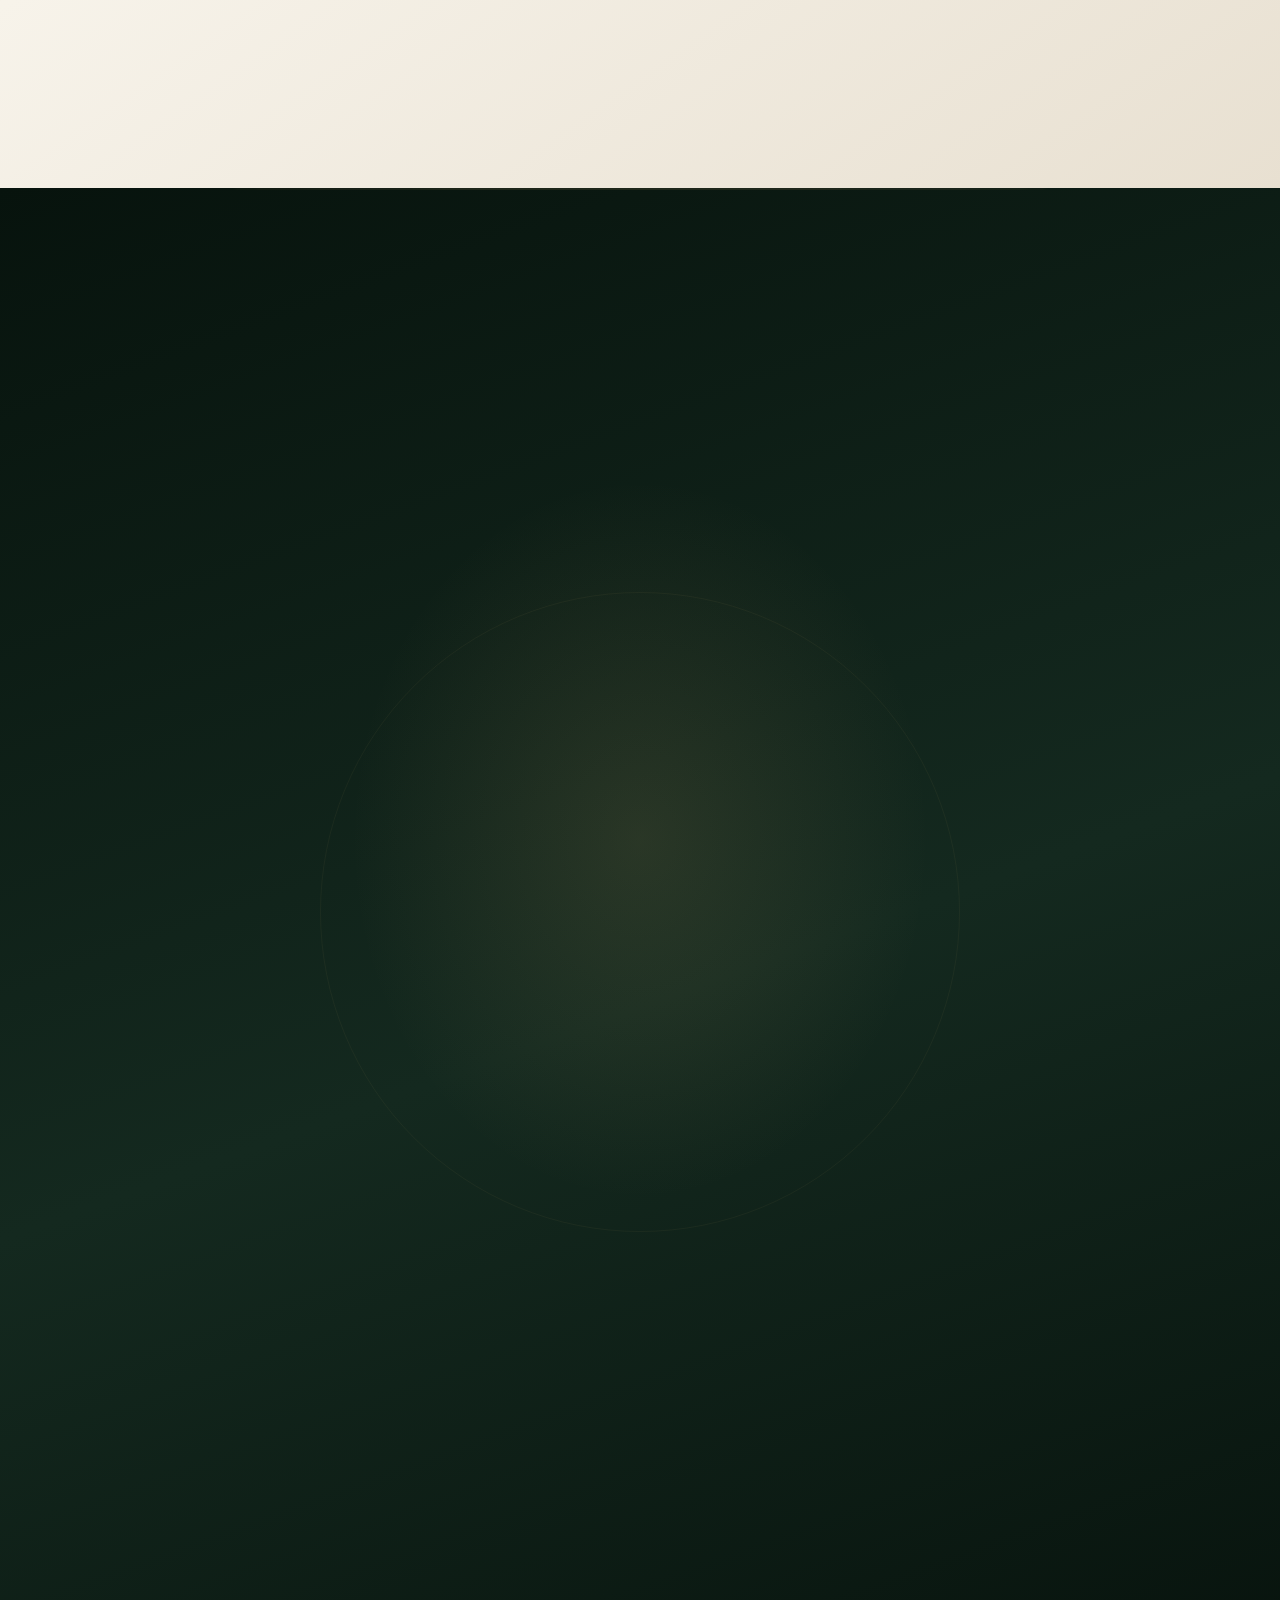
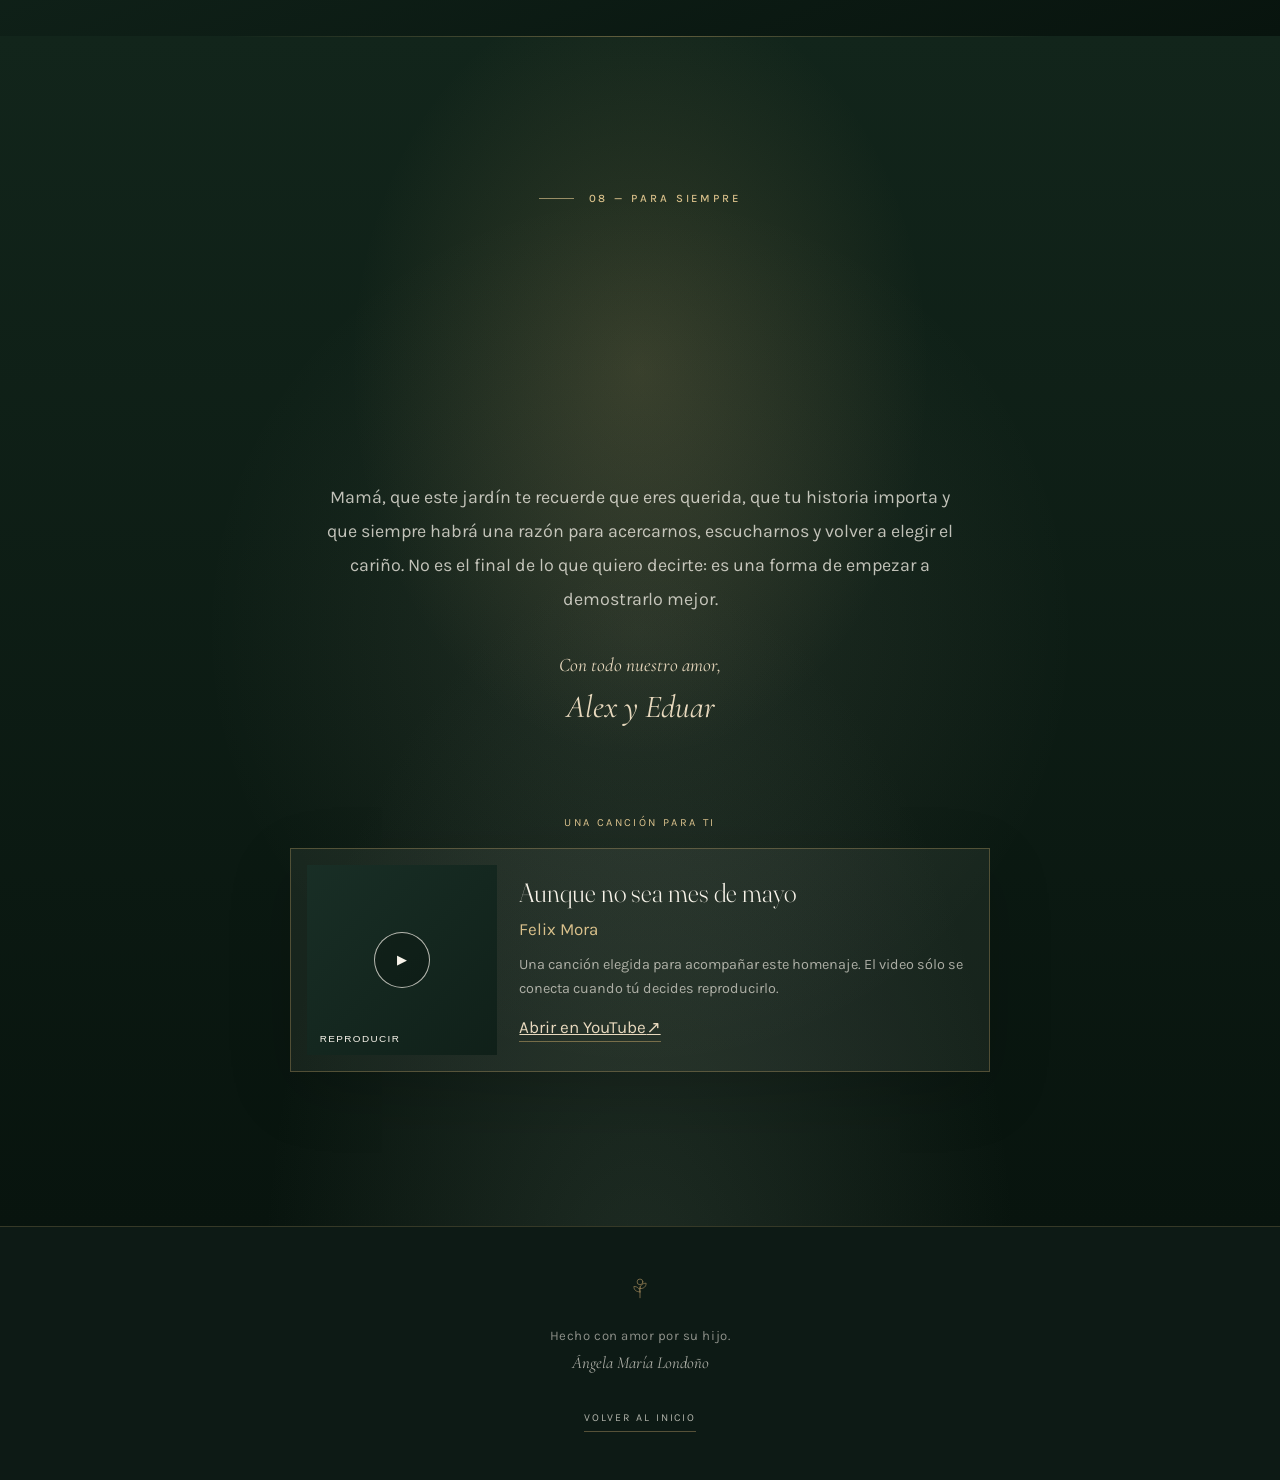
==== commit 574ec921: "Add one-time music activation button" ====
--- a/docs/index.html
+++ b/docs/index.html
@@ -573,6 +573,15 @@
     </div>
   </footer>
 
+  <button class="musica musica--inicio" id="activar-musica" type="button" hidden
+          aria-label="Escuchar la música ambiental del jardín">
+    <svg viewBox="0 0 24 24" aria-hidden="true" focusable="false">
+      <path d="M9 18V6l10-2v12" fill="none" stroke="currentColor" stroke-width="1.2" stroke-linecap="round" stroke-linejoin="round"/>
+      <circle cx="6.5" cy="18" r="2.5" fill="none" stroke="currentColor" stroke-width="1.2"/>
+      <circle cx="16.5" cy="16" r="2.5" fill="none" stroke="currentColor" stroke-width="1.2"/>
+    </svg>
+    <span class="musica__texto" id="activar-musica-texto">Escuchar este jardín</span>
+  </button>
   <audio id="audio" loop preload="none"></audio>
 
   <dialog class="visor" id="visor" aria-label="Visor de fotografías">
